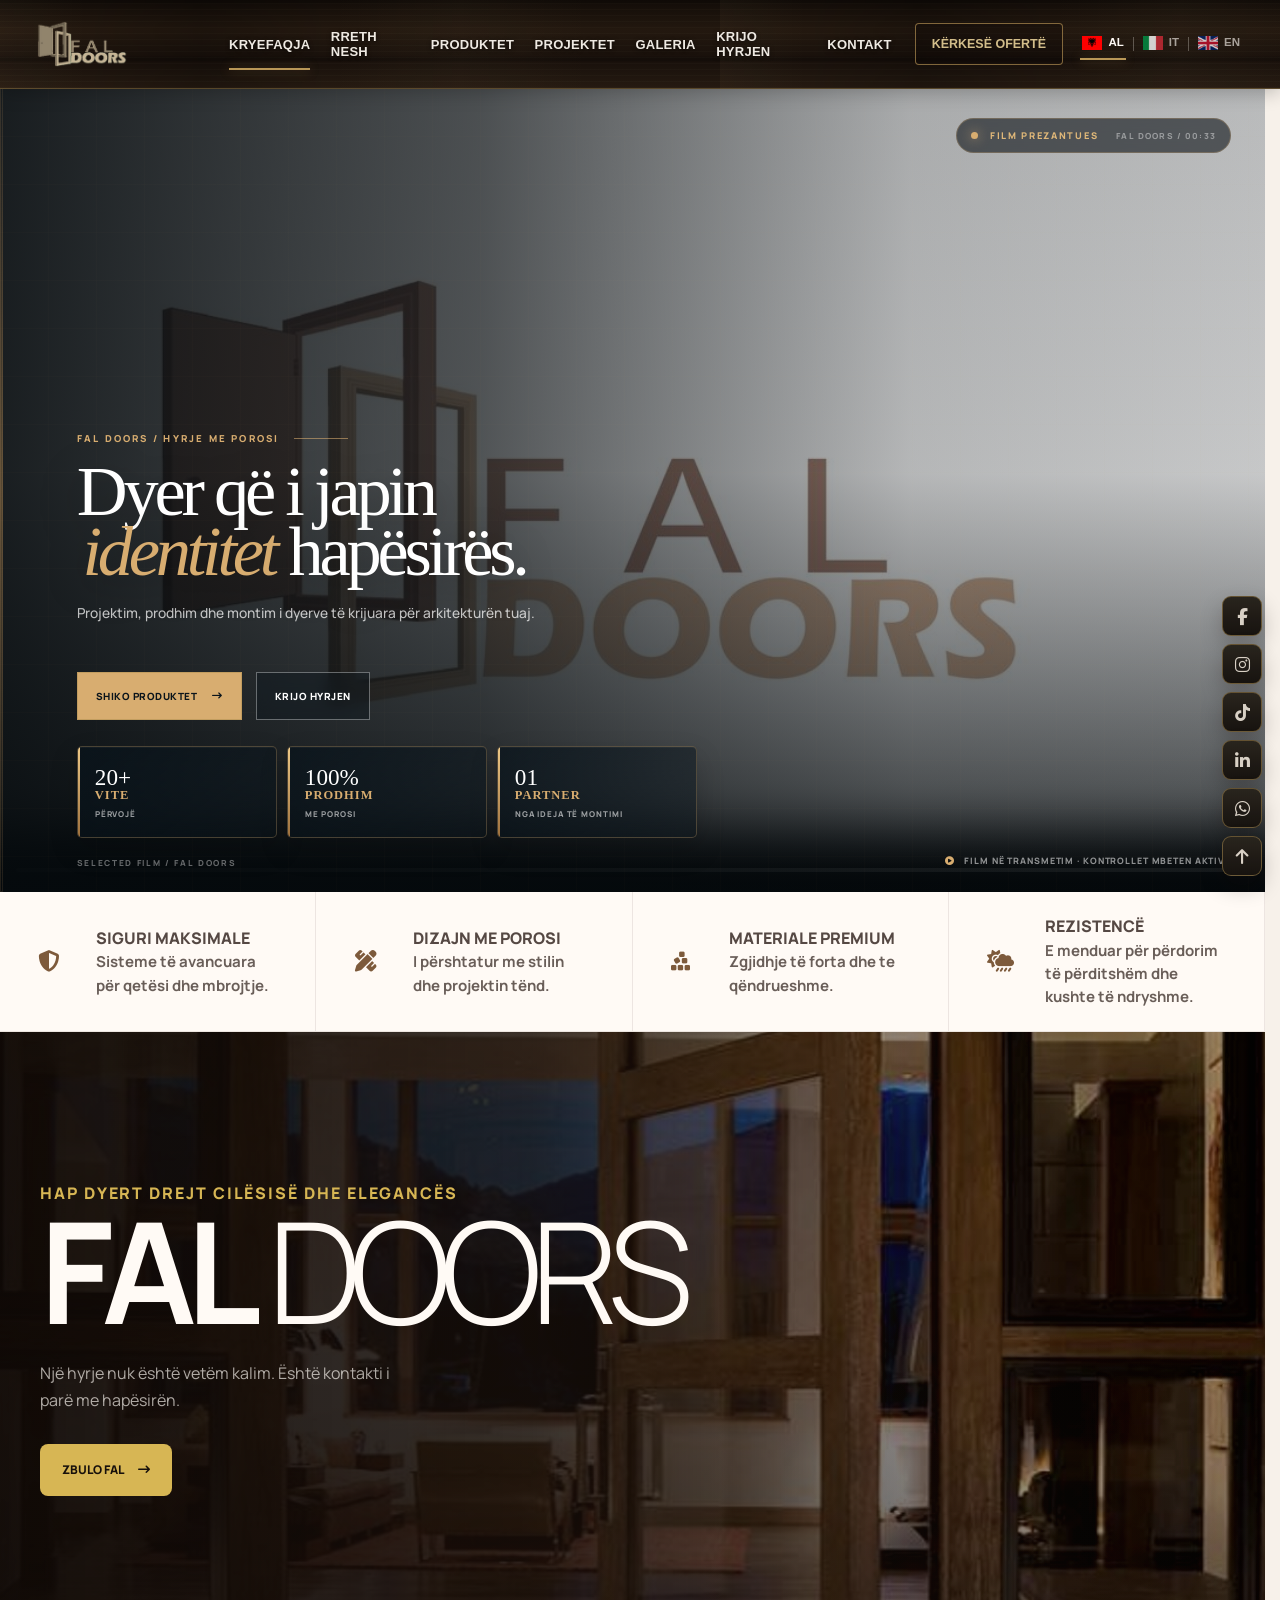
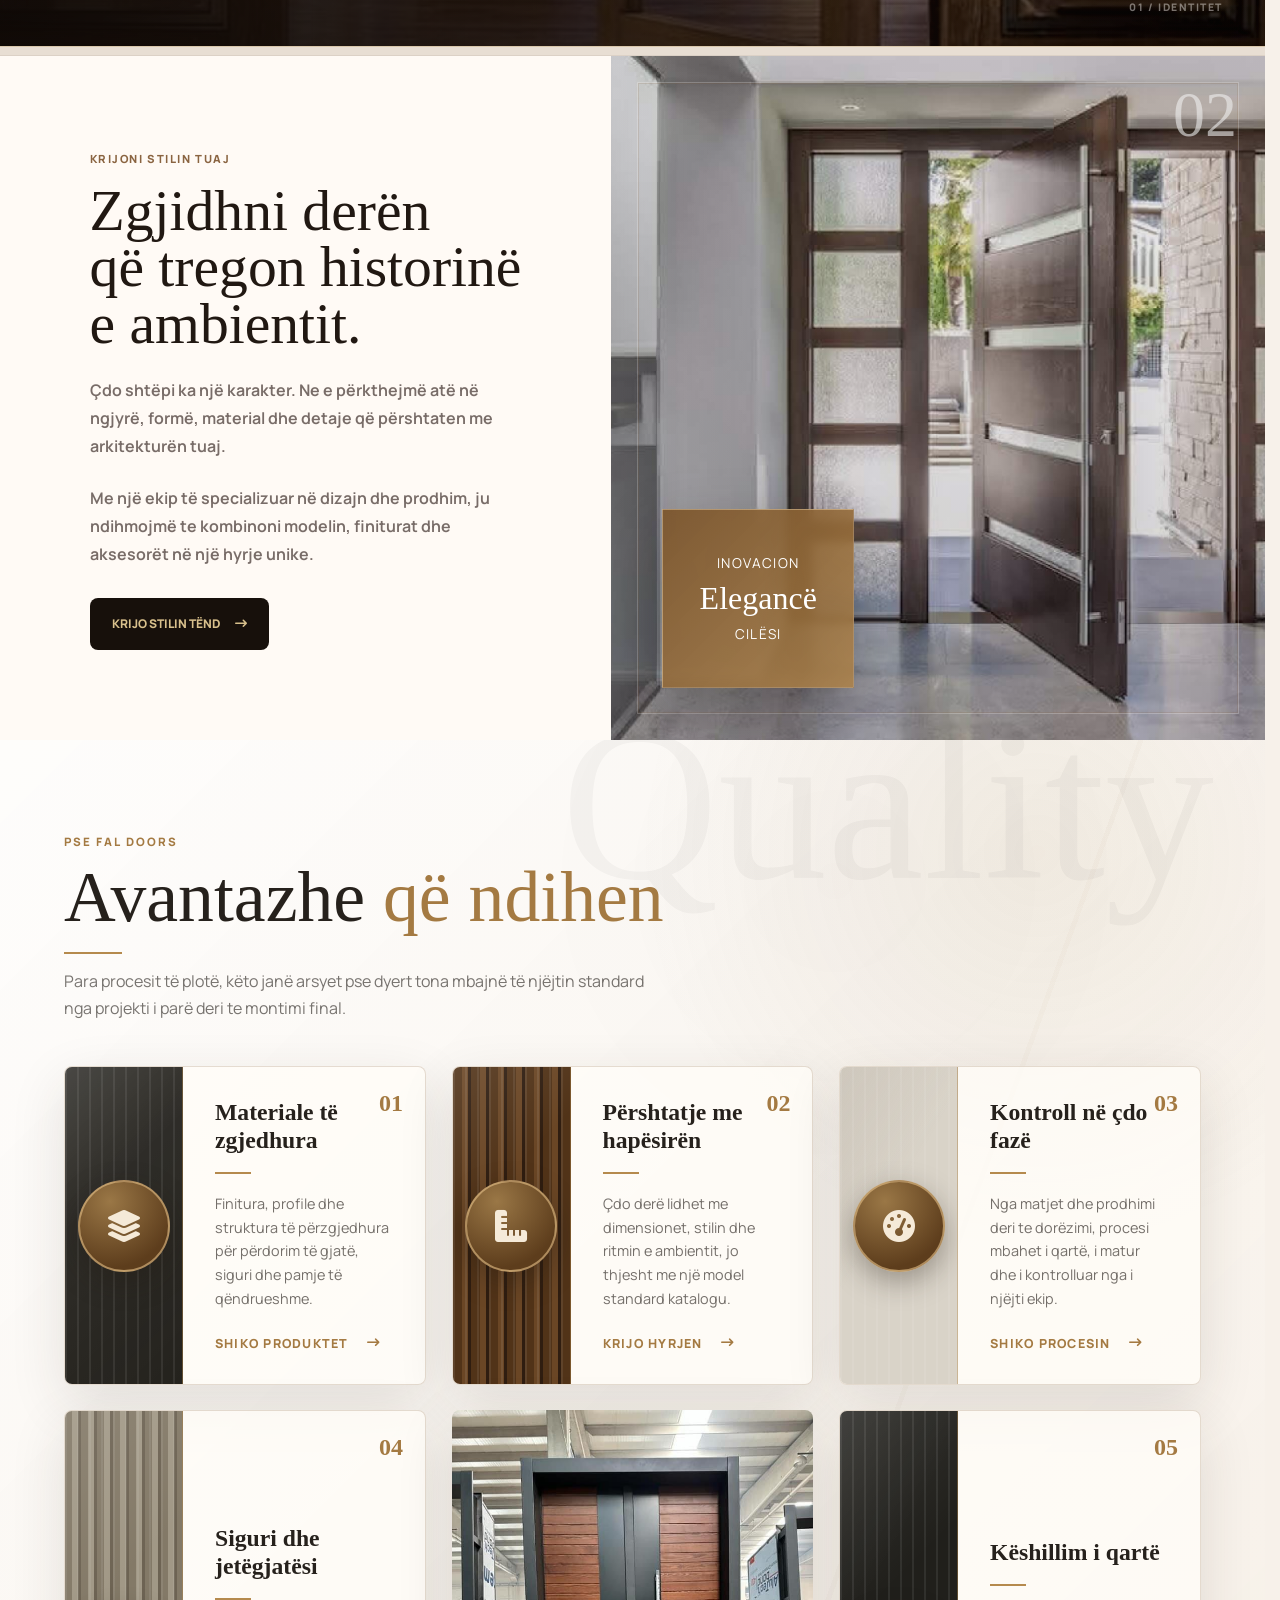
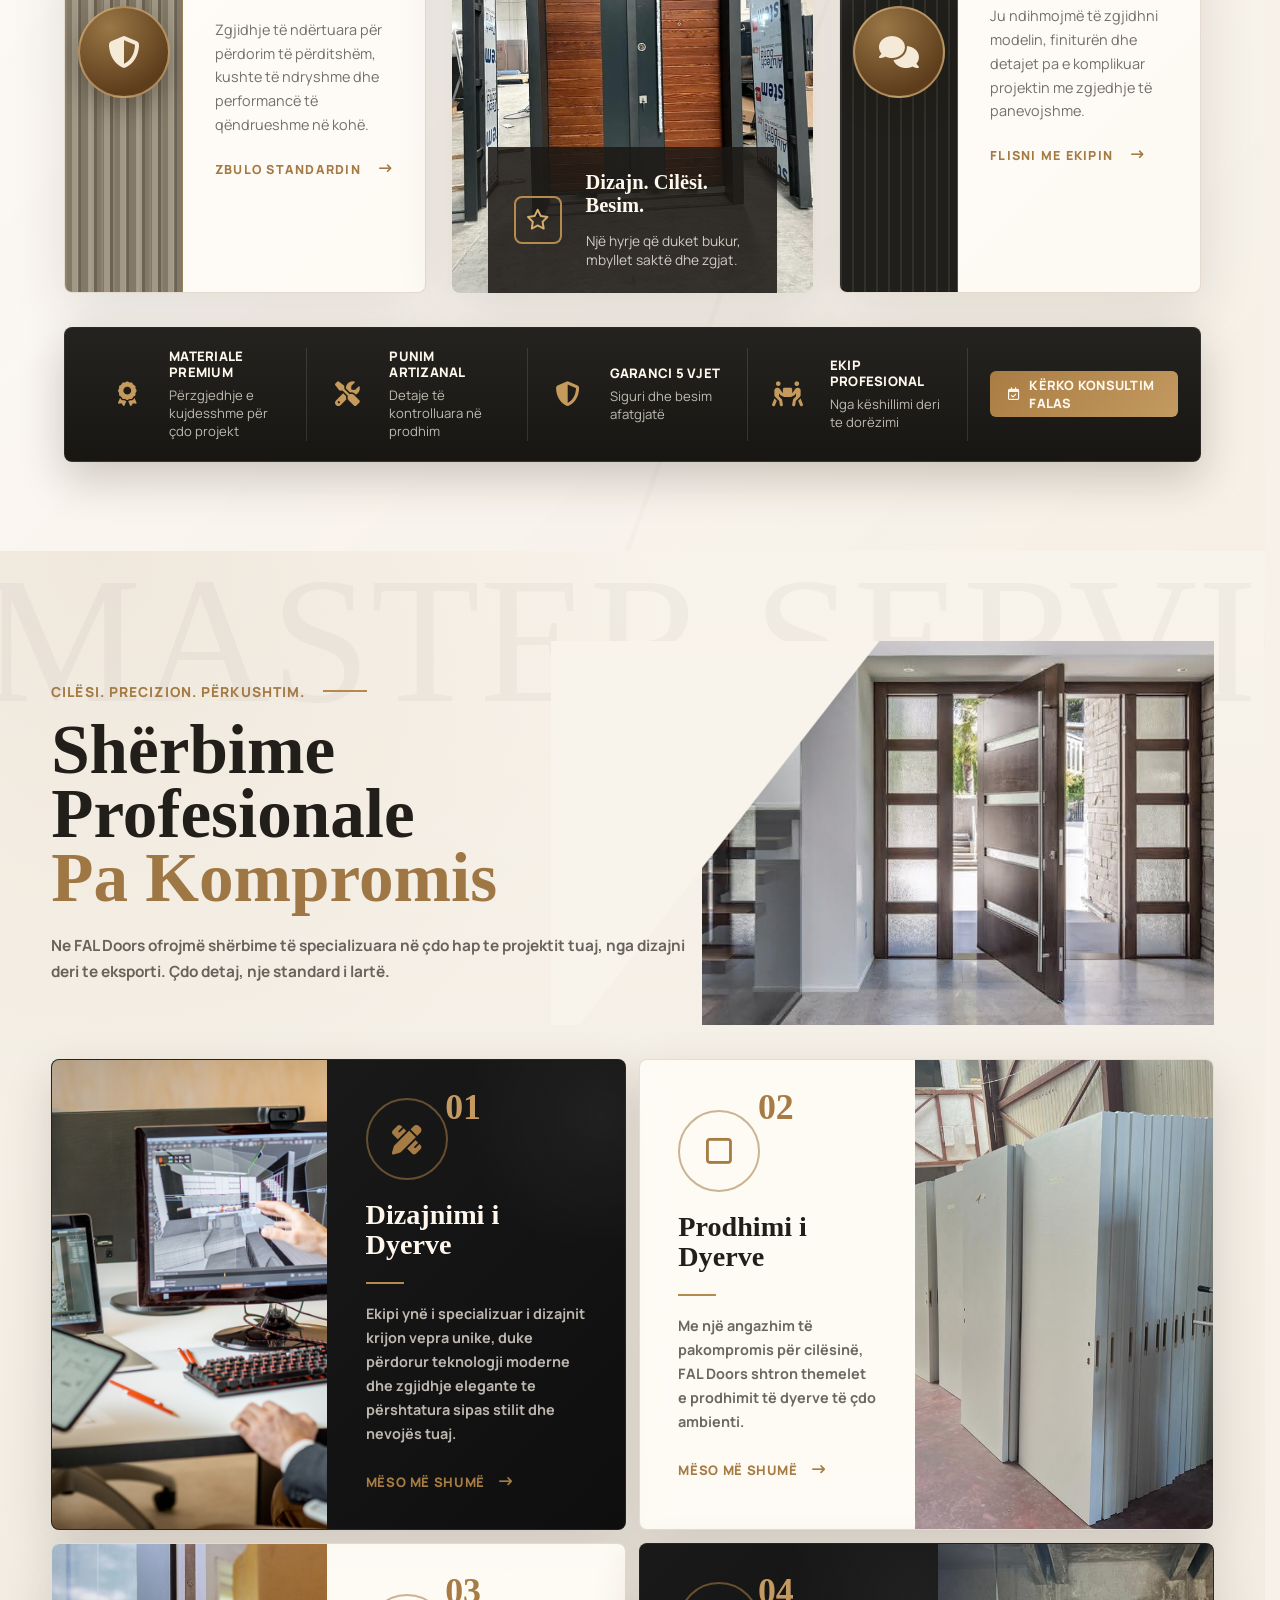
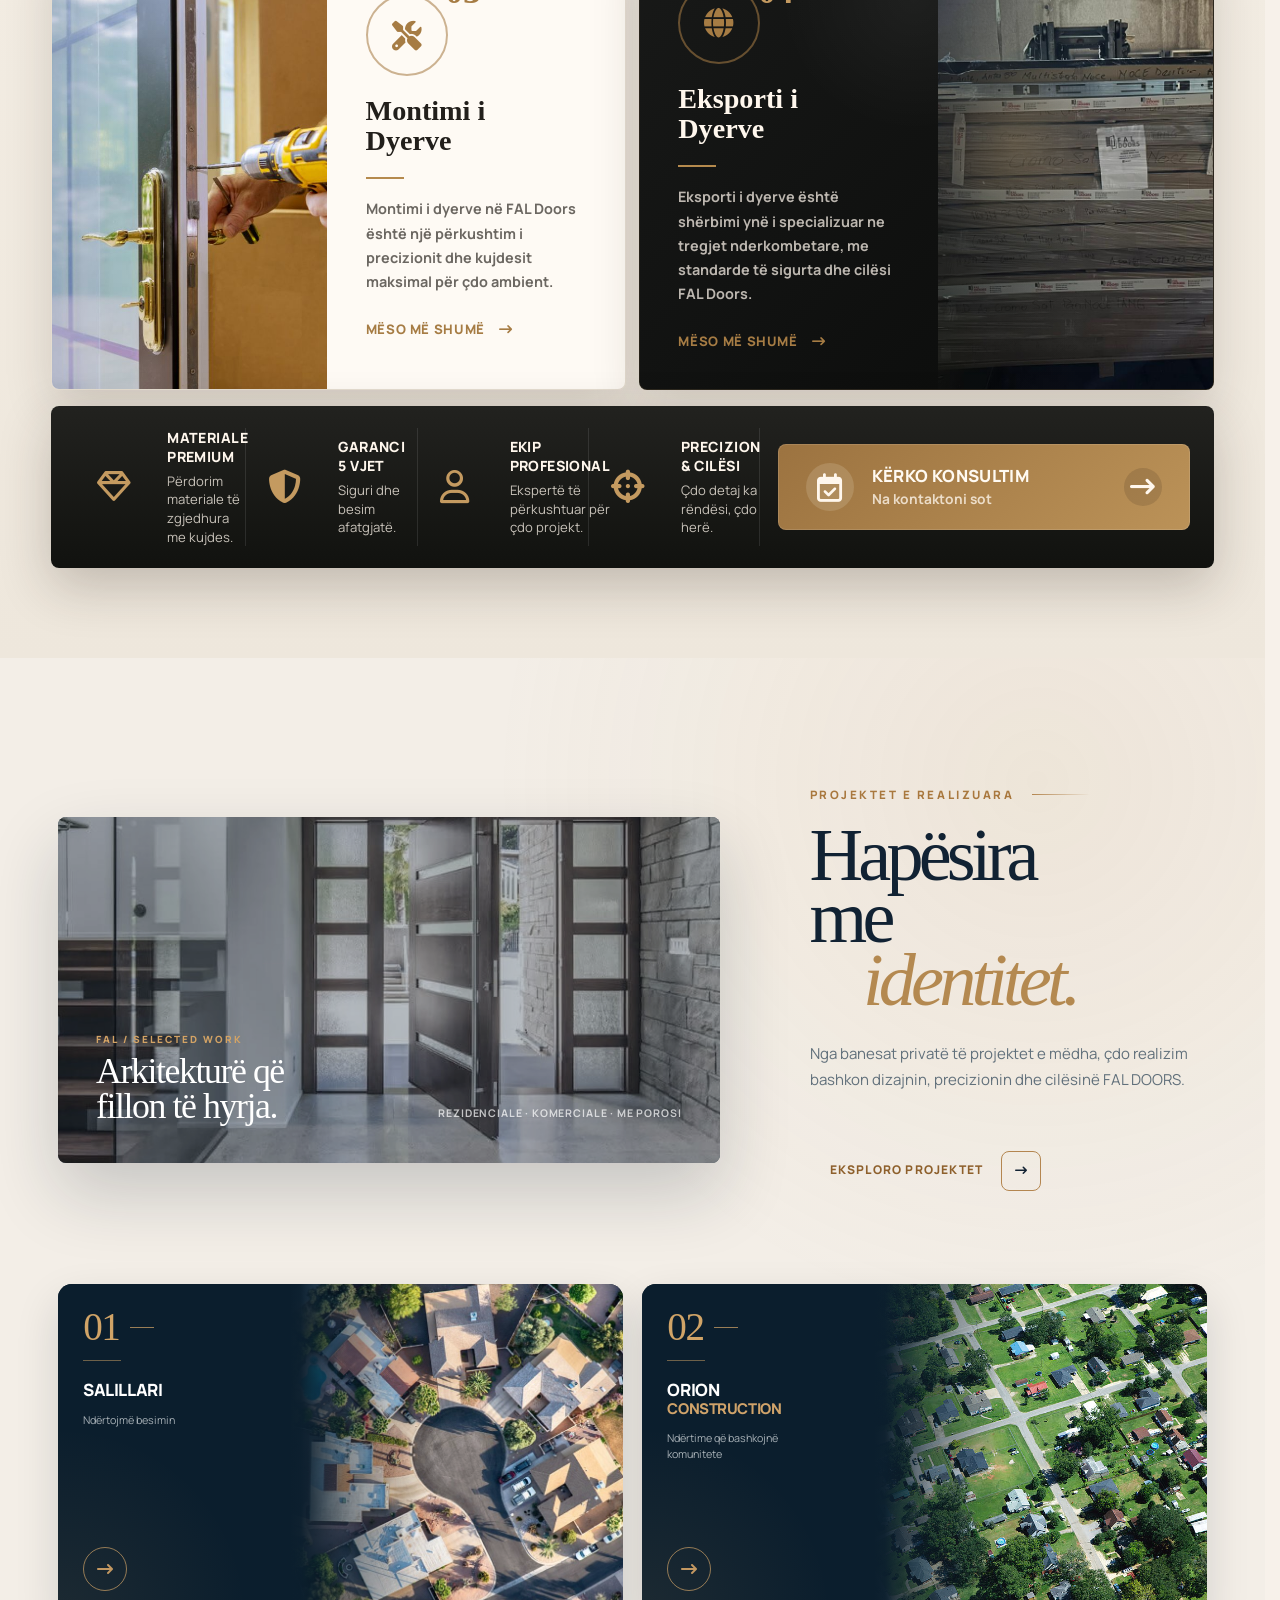
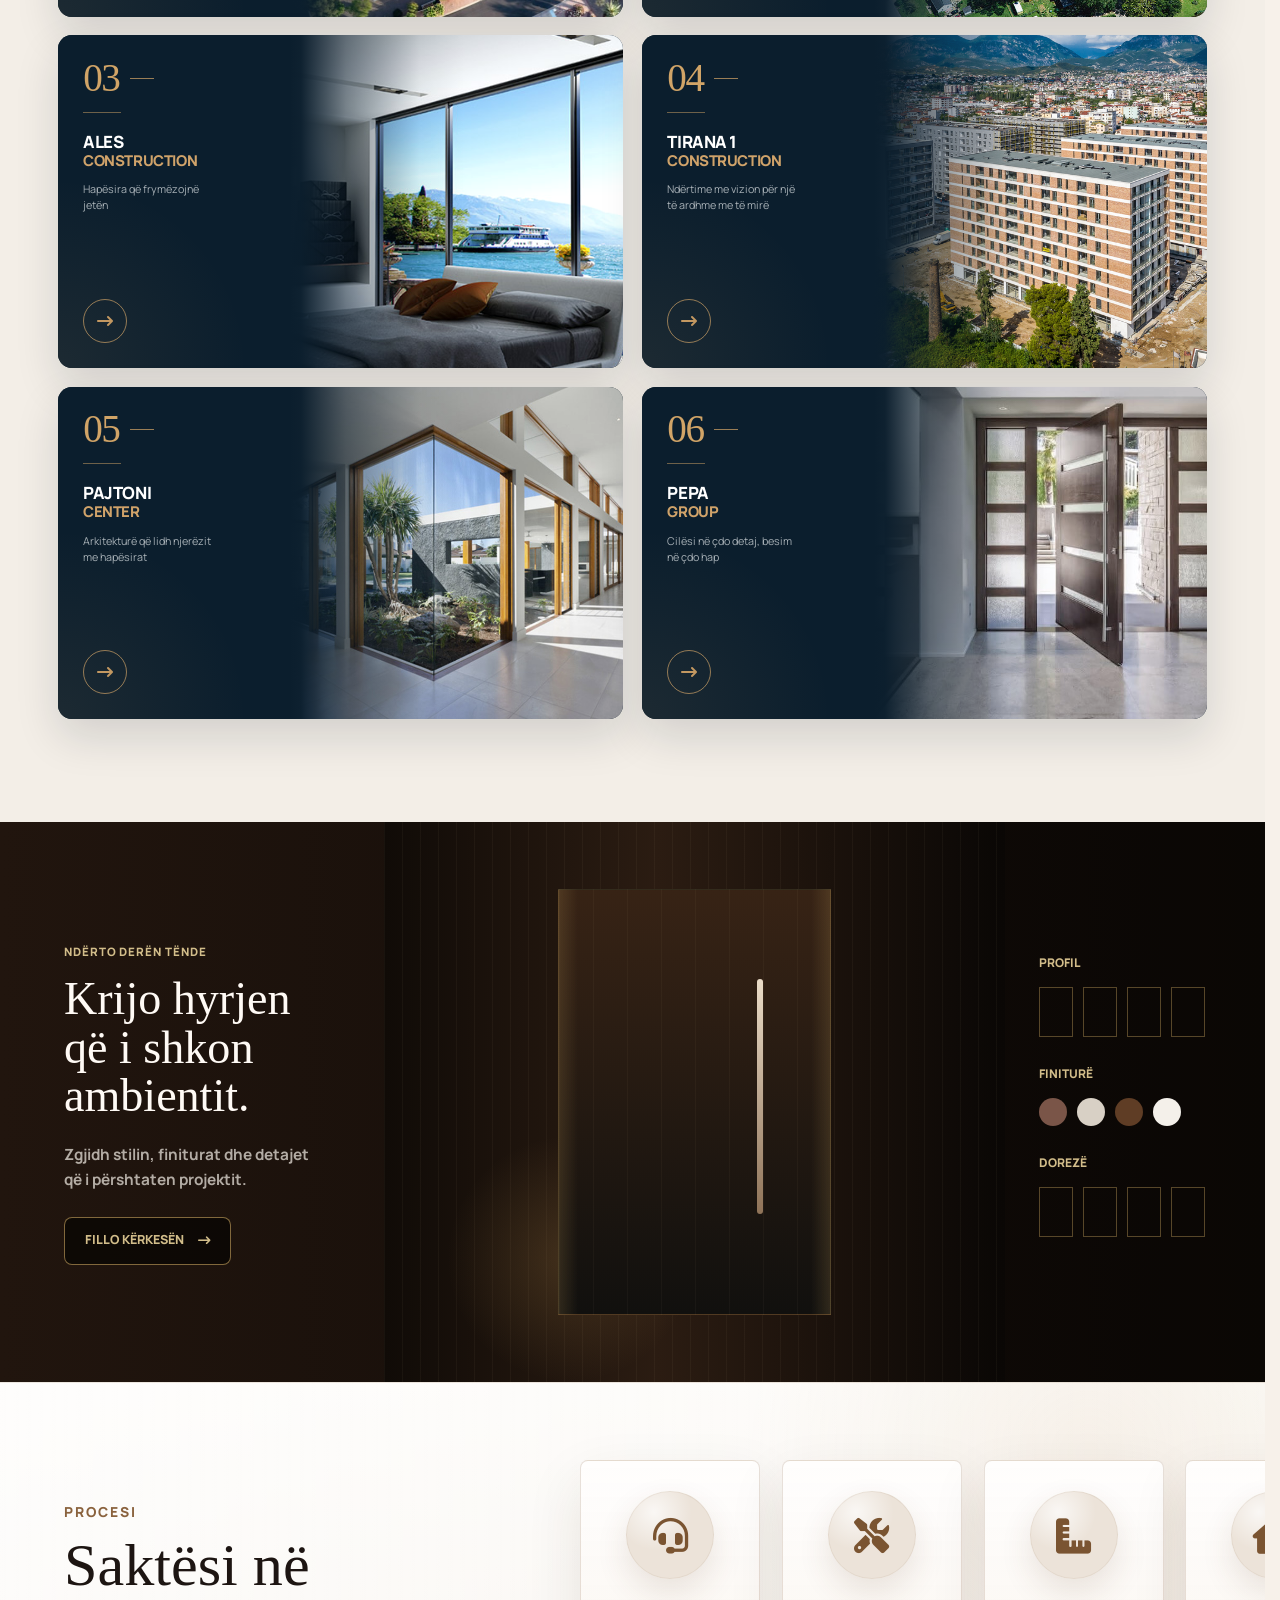
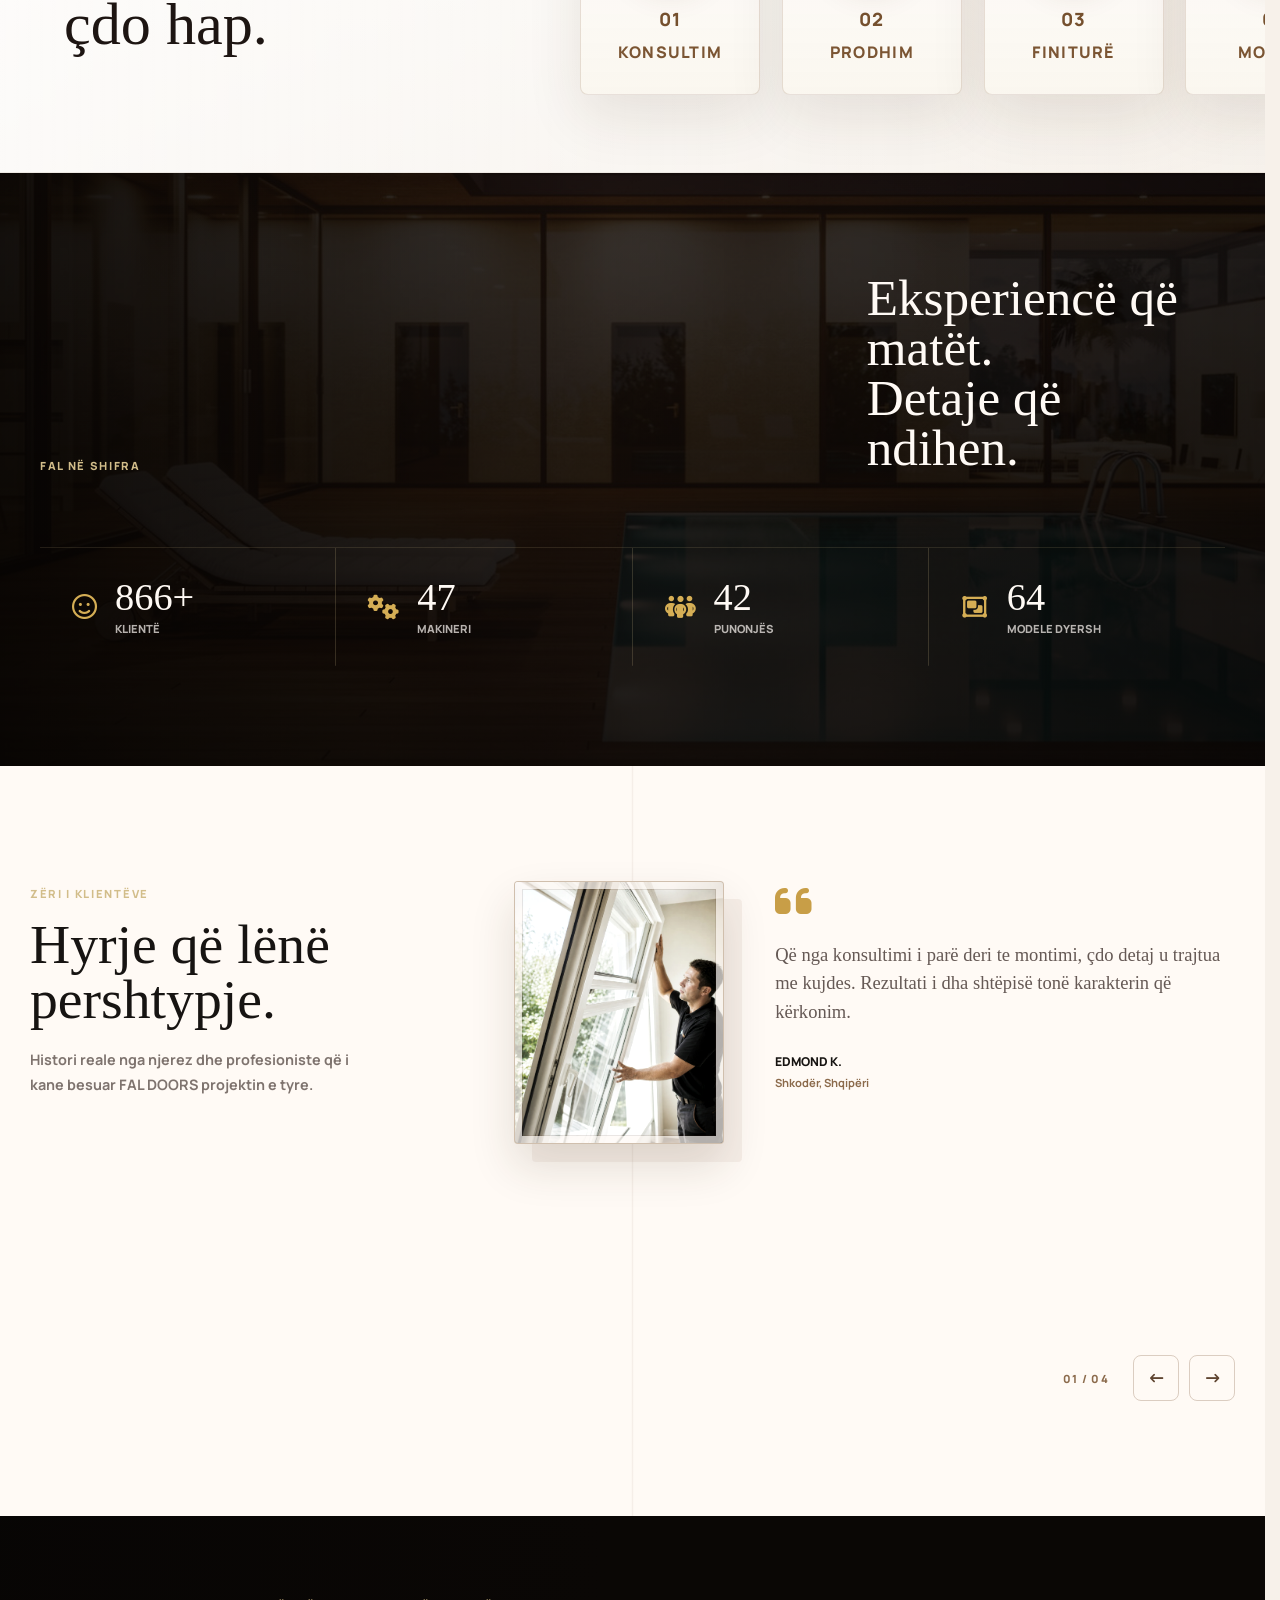
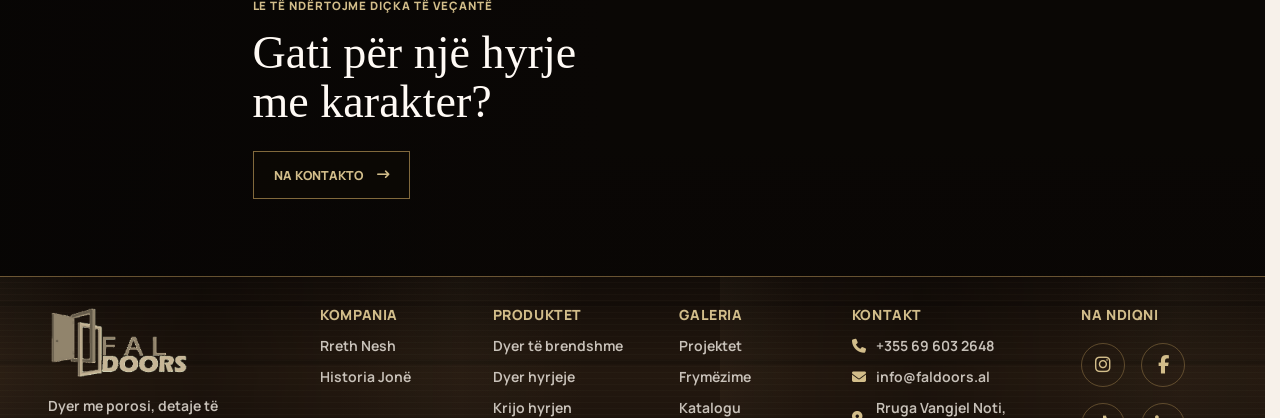
==== index.html @ 93ad84b8 "Fix mobile menu page navigation" ====
﻿<!doctype html>
<html lang="sq">
  <head>
    <!-- HEAD: browser metadata, SEO/social preview tags, fonts, icon library, and page styles. -->
    <!-- Character encoding: supports normal text rendering across browsers. -->
    <meta charset="UTF-8" />
    <!-- Viewport: makes CSS media queries and mobile scaling work correctly. -->
    <meta name="viewport" content="width=device-width, initial-scale=1" />
    <meta
      name="description"
      content="FAL DOORS krijon dyer të personalizuara, elegante dhe të qëndrueshme për shtëpi, vila dhe ambiente biznesi."
    />
    <meta property="og:title" content="FAL DOORS - Dyer me porosi" />
    <meta
      property="og:description"
      content="FAL DOORS krijon dyer të personalizuara, elegante dhe të qëndrueshme për shtëpi, vila dhe ambiente biznesi."
    />
    <meta property="og:image" content="https://faldoors.al/images/fal-doors.jpg" />
    <link rel="icon" href="images/favicon.svg" type="image/svg+xml" />
    <title>FAL DOORS - Dyer me porosi</title>
    <!-- Fonts: preconnect speeds up Google Fonts loading before the stylesheet request. -->
    <link rel="preconnect" href="https://fonts.googleapis.com" />
    <link rel="preconnect" href="https://fonts.gstatic.com" crossorigin />
    <link
      href="https://fonts.googleapis.com/css2?family=Manrope:wght@500;600;700;800&display=optional"
      rel="stylesheet"
    />
    <!-- Icons: Font Awesome supplies the nav, CTA, contact, feature, and social icons. -->
    <link
      rel="stylesheet"
      href="https://cdnjs.cloudflare.com/ajax/libs/font-awesome/6.5.1/css/all.min.css"
      integrity="sha512-DTOQO9RWCH3ppGqcWaEA1BIZOC6xxalwEsw9c2QQeAIftl+Vegovlnee1c9QX4TctnWMn13TZye+giMm8e2LwA=="
      crossorigin="anonymous"
      referrerpolicy="no-referrer"
    />
    <!-- Version stylesheet: all bold-version layout, color, type, and responsive rules. -->
    <link rel="stylesheet" href="version-bold.css?v=20260629cta" />
    <!-- Shared floating-social stylesheet: reused by both visual versions. -->
    <link rel="stylesheet" href="shared-floating.css?v=20260628a" />
    <link rel="canonical" href="https://faldoors.al/" />
    <meta property="og:url" content="https://faldoors.al/" />
  </head>
  <body class="bold-home-page">
    <!-- PAGE STRUCTURE: floating social links, header/navigation, page-specific main content, footer, shared JavaScript. -->
    <!-- FLOATING SOCIAL BAR: quick external links that stay visible while scrolling. -->
    <div class="floating-social" aria-label="Linqë të shpejta sociale">
      <!-- SOCIAL LINK: Facebook page opens in a new tab. -->
      <a
        class="floating-social__btn"
        href="https://www.facebook.com/p/FAL-Doors-61554308700425/"
        target="_blank"
        rel="noopener"
        aria-label="Facebook"
      >
        <!-- Social icon: Facebook -->
        <i class="fa-brands fa-facebook-f" aria-hidden="true"></i>
        <span class="u-visually-hidden">Facebook</span>
      </a>
      <!-- SOCIAL LINK: Instagram profile opens in a new tab. -->
      <a
        class="floating-social__btn"
        href="https://www.instagram.com/fal.doors/?hl=en"
        target="_blank"
        rel="noopener"
        aria-label="Instagram"
      >
        <!-- Social icon: Instagram -->
        <i class="fa-brands fa-instagram" aria-hidden="true"></i>
        <span class="u-visually-hidden">Instagram</span>
      </a>
      <!-- SOCIAL LINK: TikTok profile opens in a new tab. -->
      <a
        class="floating-social__btn"
        href="https://www.tiktok.com/@fal.doors"
        target="_blank"
        rel="noopener"
        aria-label="TikTok"
      >
        <!-- Social icon: TikTok -->
        <i class="fa-brands fa-tiktok" aria-hidden="true"></i>
        <span class="u-visually-hidden">TikTok</span>
      </a>
      <!-- SOCIAL LINK: LinkedIn company page opens in a new tab. -->
      <a
        class="floating-social__btn"
        href="https://www.linkedin.com/company/fal-doors/?trk=public_post_feed-actor-name&originalSubdomain=al"
        target="_blank"
        rel="noopener"
        aria-label="LinkedIn"
      >
        <!-- Social icon: LinkedIn -->
        <i class="fa-brands fa-linkedin-in" aria-hidden="true"></i>
        <span class="u-visually-hidden">LinkedIn</span>
      </a>
      <!-- SOCIAL LINK: WhatsApp opens a direct chat. -->
      <a
        class="floating-social__btn"
        href="https://wa.me/355696032648"
        target="_blank"
        rel="noopener"
        aria-label="WhatsApp"
      >
        <!-- Social icon: WhatsApp -->
        <i class="fa-brands fa-whatsapp" aria-hidden="true"></i>
        <span class="u-visually-hidden">WhatsApp</span>
      </a>
      <!-- BACK TO TOP: version-bold.js scrolls the page to the top when this compact arrow is clicked. -->
      <button
        class="floating-social__top"
        type="button"
        aria-label="Kthehu në krye"
      >
        <i class="fa-solid fa-arrow-up" aria-hidden="true"></i>
      </button>
    </div>
    <!-- SITE HEADER: logo, primary navigation, quote CTA, and language selector. -->
    <header class="version-bold-header">
      <!-- LOGO LINK: returns users to the matching version homepage. -->
      <a
        class="version-bold-logo"
        href="index.html"
        aria-label="FAL DOORS Kryefaqja"
      >
        <!-- Logo image: brand mark used as the visual home link. -->
        <img
          src="images/fal_doors_nav.png"
          alt="FAL DOORS"
          width="142"
          height="48"
        />
      </a>
      <!-- MOBILE MENU BUTTON: toggles the collapsed navigation on small screens. -->
      <button
        class="version-bold-menu-toggle"
        type="button"
        aria-expanded="false"
        aria-controls="bold-main-nav"
        aria-label="Hap menunë"
      >
        <!-- Icon bars: CSS turns these three empty elements into the hamburger lines. -->
        <i></i><i></i><i></i>
      </button>

      <!-- PRIMARY NAVIGATION: main site pages for this version. -->
      <nav
        class="version-bold-nav"
        id="bold-main-nav"
        aria-label="Navigimi kryesor"
      >
        <!-- .is-active tells CSS which nav item should show the current-page statë. -->
        <a class="is-active" href="index.html">KRYEFAQJA</a>
        <a href="version-bold-about.html">RRETH NESH</a>
        <a href="version-bold-products.html">PRODUKTET</a>
        <a href="version-bold-projects.html">PROJEKTET</a>
        <a href="version-bold-gallery.html">GALERIA</a>
        <a href="version-bold-create.html">KRIJO HYRJEN</a>
        <a href="version-bold-contact.html">KONTAKT</a>
      </nav>

      <!-- LOCKED: Do not change navbar/language placement unless the client explicitly asks. -->
      <!-- HEADER ACTIONS: quote shortcut and language controls. -->
      <div class="version-bold-actions">
        <!-- Quote shortcut: kept outside the main nav so it remains a business CTA. -->
        <a class="version-bold-quote-link" href="version-bold-quote.html"
          >Kërkesë ofertë</a
        >
        <div class="version-bold-languages" aria-label="Zgjedhja e gjuhës">
          <!-- Language buttons: JS marks the selected button and reports whether the language is available. -->
          <button type="button" data-lang="sq">
            <img src="images/flag_al.png" alt="" /> AL
          </button>
          <span></span>
          <button type="button" data-lang="it">
            <img src="images/flag_it.png" alt="" /> IT
          </button>
          <span></span>
          <button type="button" data-lang="en">
            <img src="images/flag_en.png" alt="" /> EN
          </button>
        </div>
      </div>
    </header>

    <!-- MAIN CONTENT: unique content for this page. -->
    <main class="version-bold-home">
      <!-- HERO: first screen with headline, primary CTA, and presentation video. -->
      <section class="bold-home-hero bold-home-hero--cinematic">
        <div class="bold-home-hero-visual">
          <video
            class="bold-home-hero-video"
            data-src="images/fal-doors-presentation-web.mp4"
            data-autoplay
            poster="images/fal-doors.jpg"
            controls
            muted
            playsinline
            loop
            preload="none"
          ></video>
          <div class="bold-home-hero-shade" aria-hidden="true"></div>
          <div class="bold-home-hero-media-head">
            <span>Film prezantues</span><small>FAL DOORS / 00:33</small>
          </div>
        </div>
        <div class="bold-home-hero-copy">
          <span>FAL DOORS / HYRJE ME POROSI</span>
          <h1>Dyer që i japin <em>identitet</em> hapësirës.</h1>
          <p>
            Projektim, prodhim dhe montim i dyerve të krijuara për arkitekturën
            tuaj.
          </p>
          <div class="bold-home-hero-actions">
            <a href="version-bold-products.html"
              >Shiko produktet
              <i class="fa-solid fa-arrow-right-long" aria-hidden="true"></i
            ></a>
            <a href="version-bold-create.html">Krijo hyrjen</a>
          </div>
          <div class="bold-home-hero-proof" aria-label="Avantazhet FAL DOORS">
            <div>
              <strong>20+ <em>Vite</em></strong
              ><span>Përvojë</span>
            </div>
            <div>
              <strong>100% <em>Prodhim</em></strong
              ><span>Me porosi</span>
            </div>
            <div>
              <strong>01 <em>Partner</em></strong
              ><span>Nga ideja të montimi</span>
            </div>
          </div>
        </div>
        <div class="bold-home-video-note">
          <i class="fa-solid fa-circle-play" aria-hidden="true"></i> Film në
          transmetim · kontrollet mbeten aktive
        </div>
      </section>

      <!-- FEATURE STRIP: four short trust/value points below the hero. -->
      <section
        class="bold-home-features"
        aria-label="Pikat kryesore të produkteve"
      >
        <div>
          <i class="fa-solid fa-shield-halved" aria-hidden="true"></i
          ><span
            ><strong>Siguri maksimale</strong>Sisteme të avancuara për qetësi
            dhe mbrojtje.</span
          >
        </div>
        <div>
          <i class="fa-solid fa-pen-ruler" aria-hidden="true"></i
          ><span
            ><strong>Dizajn me porosi</strong>I përshtatur me stilin dhe
            projektin tënd.</span
          >
        </div>
        <div>
          <i class="fa-solid fa-cubes-stacked" aria-hidden="true"></i
          ><span
            ><strong>Materiale premium</strong>Zgjidhje të forta dhe te
            qëndrueshme.</span
          >
        </div>
        <div>
          <i class="fa-solid fa-cloud-sun-rain" aria-hidden="true"></i
          ><span
            ><strong>Rezistencë</strong>E menduar për përdorim të përditshëm dhe
            kushte të ndryshme.</span
          >
        </div>
      </section>

      <section class="bold-home-manifesto">
        <div class="bold-home-manifesto__media">
          <img
            src="images/archive-stone-villa-glass-doors.jpg"
            alt="Arkitekturë moderne me hyrje të kuruar"
            loading="lazy"
          />
        </div>
        <div class="bold-home-manifesto__shade" aria-hidden="true"></div>
        <div class="bold-home-manifesto__content">
          <span>Hap dyert drejt cilësisë dhe elegancës</span>
          <h2><i>FAL</i> DOORS</h2>
          <p>
            Një hyrje nuk është vetëm kalim. Është kontakti i parë me hapësirën.
          </p>
          <a href="version-bold-about.html"
            >Zbulo FAL
            <i class="fa-solid fa-arrow-right-long" aria-hidden="true"></i
          ></a>
        </div>
        <div class="bold-home-manifesto__index" aria-hidden="true">
          01 / IDENTITET
        </div>
      </section>

      <section class="bold-home-style-story">
        <div class="bold-home-style-story__copy">
          <span>Krijoni stilin tuaj</span>
          <h2>
            <span>Zgjidhni derën</span>
            <span>që tregon historinë</span>
            <span>e ambientit.</span>
          </h2>
          <p>
            Çdo shtëpi ka një karakter. Ne e përkthejmë atë në ngjyrë, formë,
            material dhe detaje që përshtaten me arkitekturën tuaj.
          </p>
          <p>
            Me një ekip të specializuar në dizajn dhe prodhim, ju ndihmojmë te
            kombinoni modelin, finiturat dhe aksesorët në një hyrje unike.
          </p>
          <a href="version-bold-create.html"
            >Krijo stilin tënd
            <i class="fa-solid fa-arrow-right-long" aria-hidden="true"></i
          ></a>
        </div>
        <div class="bold-home-style-story__visual">
          <img
            src="images/archive-luxury-modern-entry-door.jpg"
            alt="Modele dyersh FAL me kombinime druri dhe metali"
            loading="lazy"
          />
          <div class="bold-home-style-story__seal">
            <span>Inovacion</span><strong>Elegancë</strong><span>Cilësi</span>
          </div>
          <span class="bold-home-style-story__number" aria-hidden="true"
            >02</span
          >
        </div>
      </section>

      <!-- CAPABILITIES: compact proof points that explain why clients choose FAL DOORS. -->
      <section
        class="bold-home-services bold-home-capabilities"
        id="home-services"
        aria-labelledby="home-services-title"
      >
        <div class="bold-home-services__intro">
          <span>Pse FAL DOORS</span>
          <h2 id="home-services-title">Avantazhe <em>që ndihen</em></h2>
          <p>
            Para procesit të plotë, këto janë arsyet pse dyert tona mbajnë të
            njëjtin standard nga projekti i parë deri te montimi final.
          </p>
        </div>

        <div class="bold-home-services__grid">
          <article class="bold-home-service-card">
            <div class="bold-home-service-card__texture bold-home-service-card__texture--stone">
              <i class="fa-solid fa-layer-group" aria-hidden="true"></i>
            </div>
            <div class="bold-home-service-card__body">
              <span>01</span>
              <h3>Materiale të zgjedhura</h3>
              <p>
                Finitura, profile dhe struktura të përzgjedhura për përdorim të
                gjatë, siguri dhe pamje të qëndrueshme.
              </p>
              <a href="version-bold-products.html">Shiko produktet <i class="fa-solid fa-arrow-right-long" aria-hidden="true"></i></a>
            </div>
          </article>

          <article class="bold-home-service-card">
            <div class="bold-home-service-card__texture bold-home-service-card__texture--wood">
              <i class="fa-solid fa-ruler-combined" aria-hidden="true"></i>
            </div>
            <div class="bold-home-service-card__body">
              <span>02</span>
              <h3>Përshtatje me hapësirën</h3>
              <p>
                Çdo derë lidhet me dimensionet, stilin dhe ritmin e ambientit,
                jo thjesht me një model standard katalogu.
              </p>
              <a href="version-bold-create.html">Krijo hyrjen <i class="fa-solid fa-arrow-right-long" aria-hidden="true"></i></a>
            </div>
          </article>

          <article class="bold-home-service-card">
            <div class="bold-home-service-card__texture bold-home-service-card__texture--marble">
              <i class="fa-solid fa-gauge-high" aria-hidden="true"></i>
            </div>
            <div class="bold-home-service-card__body">
              <span>03</span>
              <h3>Kontroll në çdo fazë</h3>
              <p>
                Nga matjet dhe prodhimi deri te dorëzimi, procesi mbahet i
                qartë, i matur dhe i kontrolluar nga i njëjti ekip.
              </p>
              <a href="#service-process-title">Shiko procesin <i class="fa-solid fa-arrow-right-long" aria-hidden="true"></i></a>
            </div>
          </article>

          <article class="bold-home-service-card">
            <div class="bold-home-service-card__texture bold-home-service-card__texture--ribbed">
              <i class="fa-solid fa-shield-halved" aria-hidden="true"></i>
            </div>
            <div class="bold-home-service-card__body">
              <span>04</span>
              <h3>Siguri dhe jetëgjatësi</h3>
              <p>
                Zgjidhje të ndërtuara për përdorim të përditshëm, kushte të
                ndryshme dhe performancë të qëndrueshme në kohë.
              </p>
              <a href="version-bold-about.html">Zbulo standardin <i class="fa-solid fa-arrow-right-long" aria-hidden="true"></i></a>
            </div>
          </article>

          <article class="bold-home-services__feature" aria-label="FAL DOORS material and design confidence">
            <img
              src="images/archive-showroom-wood-double-door.jpg"
              alt="Derë dopio prej druri në ekspozitën FAL DOORS"
              loading="lazy"
            />
            <div>
              <i class="fa-regular fa-star" aria-hidden="true"></i>
              <strong>Dizajn. Cilësi. Besim.</strong>
              <span>Një hyrje që duket bukur, mbyllet saktë dhe zgjat.</span>
            </div>
          </article>

          <article class="bold-home-service-card">
            <div class="bold-home-service-card__texture bold-home-service-card__texture--dark">
              <i class="fa-solid fa-comments" aria-hidden="true"></i>
            </div>
            <div class="bold-home-service-card__body">
              <span>05</span>
              <h3>Këshillim i qartë</h3>
              <p>
                Ju ndihmojmë të zgjidhni modelin, finiturën dhe detajet pa e
                komplikuar projektin me zgjedhje të panevojshme.
              </p>
              <a href="version-bold-contact.html">Flisni me ekipin <i class="fa-solid fa-arrow-right-long" aria-hidden="true"></i></a>
            </div>
          </article>
        </div>

        <div class="bold-home-services__trust" aria-label="Avantazhet FAL DOORS">
          <article>
            <i class="fa-solid fa-award" aria-hidden="true"></i>
            <div>
              <h3>Materiale Premium</h3>
              <p>Përzgjedhje e kujdesshme për çdo projekt</p>
            </div>
          </article>
          <article>
            <i class="fa-solid fa-screwdriver-wrench" aria-hidden="true"></i>
            <div>
              <h3>Punim Artizanal</h3>
              <p>Detaje të kontrolluara në prodhim</p>
            </div>
          </article>
          <article>
            <i class="fa-solid fa-shield-halved" aria-hidden="true"></i>
            <div>
              <h3>Garanci 5 Vjet</h3>
              <p>Siguri dhe besim afatgjatë</p>
            </div>
          </article>
          <article>
            <i class="fa-solid fa-people-carry-box" aria-hidden="true"></i>
            <div>
              <h3>Ekip Profesional</h3>
              <p>Nga këshillimi deri te dorëzimi</p>
            </div>
          </article>
          <a href="version-bold-quote.html">
            <i class="fa-regular fa-calendar-check" aria-hidden="true"></i>
            Kërko Konsultim Falas
          </a>
        </div>
      </section>

      <!-- SERVICE PROCESS: larger professional services panel with image-led cards. -->
      <section
        class="bold-service-process"
        aria-labelledby="service-process-title"
      >
        <div class="bold-service-process__hero">
          <div class="bold-service-process__copy">
            <span>Cilësi. Precizion. Përkushtim.</span>
            <h2 id="service-process-title">
              Shërbime Profesionale <em>Pa Kompromis</em>
            </h2>
            <p>
              Ne FAL Doors ofrojmë shërbime të specializuara në çdo hap te
              projektit tuaj, nga dizajni deri te eksporti. Çdo detaj, nje
              standard i lartë.
            </p>
          </div>
          <img
            src="images/archive-modern-entry-door-room.png"
            alt="Derë modernë FAL DOORS ne ambient interior premium"
            loading="lazy"
          />
        </div>

        <div class="bold-service-process__grid">
          <article class="bold-service-process-card bold-service-process-card--dark">
            <figure>
              <img
                src="images/archive-architect-door-design.jpg"
                alt="Proces dizajnimi për dyer me plan teknik"
                loading="lazy"
              />
            </figure>
            <div class="bold-service-process-card__body">
              <i class="fa-solid fa-pencil-ruler" aria-hidden="true"></i>
              <span>01</span>
              <h3>Dizajnimi i Dyerve</h3>
              <p>
                Ekipi ynë i specializuar i dizajnit krijon vepra unike, duke
                përdorur teknologji moderne dhe zgjidhje elegante te
                përshtatura sipas stilit dhe nevojës tuaj.
              </p>
              <a href="version-bold-create.html">Mëso më shumë <i class="fa-solid fa-arrow-right-long" aria-hidden="true"></i></a>
            </div>
          </article>

          <article class="bold-service-process-card bold-service-process-card--light">
            <div class="bold-service-process-card__body">
              <i class="fa-regular fa-square" aria-hidden="true"></i>
              <span>02</span>
              <h3>Prodhimi i Dyerve</h3>
              <p>
                Me një angazhim të pakompromis për cilësinë, FAL Doors shtron
                themelet e prodhimit të dyerve të çdo ambienti.
              </p>
              <a href="version-bold-products.html">Mëso më shumë <i class="fa-solid fa-arrow-right-long" aria-hidden="true"></i></a>
            </div>
            <figure>
              <img
                src="images/factory-line.jpg"
                alt="Linja e prodhimit të dyerve ne fabrike"
                loading="lazy"
              />
            </figure>
          </article>

          <article class="bold-service-process-card bold-service-process-card--light">
            <figure>
              <img
                src="images/archive-door-installation-craftsman.jpg"
                alt="Montim profesional i derës ne objekt"
                loading="lazy"
              />
            </figure>
            <div class="bold-service-process-card__body">
              <i class="fa-solid fa-screwdriver-wrench" aria-hidden="true"></i>
              <span>03</span>
              <h3>Montimi i Dyerve</h3>
              <p>
                Montimi i dyerve në FAL Doors është një përkushtim i
                precizionit dhe kujdesit maksimal për çdo ambient.
              </p>
              <a href="version-bold-contact.html">Mëso më shumë <i class="fa-solid fa-arrow-right-long" aria-hidden="true"></i></a>
            </div>
          </article>

          <article class="bold-service-process-card bold-service-process-card--export">
            <div class="bold-service-process-card__body">
              <i class="fa-solid fa-globe" aria-hidden="true"></i>
              <span>04</span>
              <h3>Eksporti i Dyerve</h3>
              <p>
                Eksporti i dyerve është shërbimi ynë i specializuar ne tregjet
                nderkombetare, me standarde të sigurta dhe cilësi FAL Doors.
              </p>
              <a href="version-bold-contact.html">Mëso më shumë <i class="fa-solid fa-arrow-right-long" aria-hidden="true"></i></a>
            </div>
            <figure>
              <img
                src="images/archive-packaged-door-production.jpg"
                alt="Dyer të paketuara gati për transport dhe eksport"
                loading="lazy"
              />
            </figure>
          </article>
        </div>

        <div class="bold-service-process__trust" aria-label="Avantazhet e shërbimit profesional">
          <article>
            <i class="fa-regular fa-gem" aria-hidden="true"></i>
            <div>
              <h3>Materiale Premium</h3>
              <p>Përdorim materiale të zgjedhura me kujdes.</p>
            </div>
          </article>
          <article>
            <i class="fa-solid fa-shield-halved" aria-hidden="true"></i>
            <div>
              <h3>Garanci 5 Vjet</h3>
              <p>Siguri dhe besim afatgjatë.</p>
            </div>
          </article>
          <article>
            <i class="fa-regular fa-user" aria-hidden="true"></i>
            <div>
              <h3>Ekip Profesional</h3>
              <p>Ekspertë të përkushtuar për çdo projekt.</p>
            </div>
          </article>
          <article>
            <i class="fa-solid fa-crosshairs" aria-hidden="true"></i>
            <div>
              <h3>Precizion &amp; Cilësi</h3>
              <p>Çdo detaj ka rëndësi, çdo herë.</p>
            </div>
          </article>
          <a href="version-bold-quote.html">
            <i class="fa-regular fa-calendar-check" aria-hidden="true"></i>
            <span>
              <strong>Kërko Konsultim</strong>
              <small>Na kontaktoni sot</small>
            </span>
            <i class="fa-solid fa-arrow-right-long" aria-hidden="true"></i>
          </a>
        </div>
      </section>

      <!-- PROJECT PREVIEW: architectural portfolio with editorial hero and client cards. -->
      <section class="bold-home-projects" aria-labelledby="home-projects-title">
        <header class="bold-home-projects__head">
          <div class="bold-home-projects__copy">
            <span>Projektet e realizuara</span>
            <h2 id="home-projects-title">Hapësira me <em>identitet.</em></h2>
            <p>
              Nga banesat privatë të projektet e mëdha, çdo realizim bashkon
              dizajnin, precizionin dhe cilësinë FAL DOORS.
            </p>
            <a href="version-bold-projects.html"
              >Eksploro projektet
              <i class="fa-solid fa-arrow-right-long" aria-hidden="true"></i
            ></a>
          </div>
          <div class="bold-home-projects__art">
            <i class="bold-home-projects__arc"></i>
            <i class="bold-home-projects__disc"></i>
            <img
              src="images/archive-modern-entry-door-interior.jpg"
              alt="Derë moderne prej druri në një ambient të ndriçuar natyralisht"
              loading="lazy"
            />
            <div class="bold-home-projects__art-note">
              <span>FAL / SELECTED WORK</span>
              <strong>Arkitekturë që fillon të hyrja.</strong>
              <small>Rezidenciale · Komerciale · Me porosi</small>
            </div>
          </div>
        </header>
        <div class="bold-home-project-grid">
          <a
            class="bold-home-project-card"
            href="version-bold-projects.html#salillari"
            data-project="0"
          >
            <img
              src="images/uploads/uploads/2015/05/Downloader.la-62ea93e340018.jpg"
              alt="Pamje ajrore e projektit Salillari"
              loading="lazy"
            />
            <div class="bold-home-project-card__panel">
              <strong>01</strong><i></i>
              <h3>Salillari</h3>
              <small>Ndërtojmë besimin</small
              ><span
                ><i class="fa-solid fa-arrow-right-long" aria-hidden="true"></i
              ></span>
            </div>
          </a>
          <a
            class="bold-home-project-card"
            href="version-bold-projects.html#orion-construction"
            data-project="1"
          >
            <img
              src="images/uploads/uploads/2015/05/aerial-view-of-neighborhood-bjones27.jpg"
              alt="Pamje ajrore e projektit Orion Construction"
              loading="lazy"
            />
            <div class="bold-home-project-card__panel">
              <strong>02</strong><i></i>
              <h3>Orion <em>Construction</em></h3>
              <small>Ndërtime që bashkojnë komunitete</small
              ><span
                ><i class="fa-solid fa-arrow-right-long" aria-hidden="true"></i
              ></span>
            </div>
          </a>
          <a
            class="bold-home-project-card"
            href="version-bold-projects.html#ales-construction"
            data-project="2"
          >
            <img
              src="images/uploads/uploads/2016/05/panoramic-windows.jpg"
              alt="Interior panoramik i projektit Ales Group"
              loading="lazy"
            />
            <div class="bold-home-project-card__panel">
              <strong>03</strong><i></i>
              <h3>Ales <em>Construction</em></h3>
              <small>Hapësira që frymëzojnë jetën</small
              ><span
                ><i class="fa-solid fa-arrow-right-long" aria-hidden="true"></i
              ></span>
            </div>
          </a>
          <a
            class="bold-home-project-card"
            href="version-bold-projects.html#tirana-1-construction"
            data-project="3"
          >
            <img
              src="images/uploads/uploads/2014/08/DJI_0328.jpg"
              alt="Pamje ajrore e projektit Tirana 1 Construction"
              loading="lazy"
            />
            <div class="bold-home-project-card__panel">
              <strong>04</strong><i></i>
              <h3>Tirana 1 <em>Construction</em></h3>
              <small>Ndërtime me vizion për një të ardhme me të mirë</small
              ><span
                ><i class="fa-solid fa-arrow-right-long" aria-hidden="true"></i
              ></span>
            </div>
          </a>
          <a
            class="bold-home-project-card"
            href="version-bold-projects.html#pajtoni-center"
            data-project="4"
          >
            <img
              src="images/uploads/uploads/2014/08/pr6.jpg"
              alt="Fasade xhami në projektin Pajtoni Center"
              loading="lazy"
            />
            <div class="bold-home-project-card__panel">
              <strong>05</strong><i></i>
              <h3>Pajtoni <em>Center</em></h3>
              <small>Arkitekturë që lidh njerëzit me hapësirat</small
              ><span
                ><i class="fa-solid fa-arrow-right-long" aria-hidden="true"></i
              ></span>
            </div>
          </a>
          <a
            class="bold-home-project-card"
            href="version-bold-projects.html#pepa-group"
            data-project="5"
          >
            <img
              src="images/uploads/uploads/2016/05/customer@2x.jpg"
              alt="Derë hyrjeje moderne në projektin Pepa Group"
              loading="lazy"
            />
            <div class="bold-home-project-card__panel">
              <strong>06</strong><i></i>
              <h3>Pepa <em>Group</em></h3>
              <small>Cilësi në çdo detaj, besim në çdo hap</small
              ><span
                ><i class="fa-solid fa-arrow-right-long" aria-hidden="true"></i
              ></span>
            </div>
          </a>
        </div>
      </section>

      <dialog
        class="golden-project-modal"
        id="goldenProjectModal"
        aria-labelledby="goldenModalTitle"
      >
        <header class="golden-project-modal__bar">
          <span><i></i> Rruga e projektit / Paneli i projektit</span>
          <div>
            <b data-modal-status>Projekti 01 aktiv</b
            ><button
              class="golden-project-modal__close"
              type="button"
              aria-label="Mbyll projektin"
            >
              <i class="fa-solid fa-xmark"></i>
            </button>
          </div>
        </header>
        <div class="golden-project-modal__media">
          <img
            src="images/uploads/uploads/2015/05/Downloader.la-62ea93e340018.jpg"
            alt="Projekti Salillari"
          />
          <span class="golden-project-modal__index">01 / 06</span>
          <div class="golden-project-modal__scan" aria-hidden="true"></div>
        </div>
        <div class="golden-project-modal__content">
          <span class="golden-project-modal__eyebrow">Projekt i realizuar</span>
          <h2 id="goldenModalTitle">Salillari</h2>
          <strong>Ndërtojmë besimin</strong>
          <p>Detajet kryesore të projektit.</p>
          <dl>
            <div>
              <dt>Vendndodhja</dt>
              <dd>Tiranë, Albania</dd>
            </div>
            <div>
              <dt>Tipologjia</dt>
              <dd>Projekt arkitektonik</dd>
            </div>
            <div>
              <dt>Realizimi</dt>
              <dd>FAL DOORS</dd>
            </div>
          </dl>
          <div class="golden-project-modal__nav">
            <button type="button" data-modal-prev>
              <i class="fa-solid fa-arrow-left-long"></i> Projekti para
            </button>
            <a
              class="golden-project-modal__all"
              href="version-bold-projects.html"
              >Shiko projektin <i class="fa-solid fa-arrow-right-long"></i
            ></a>
            <button type="button" data-modal-next>
              Projekti tjetër <i class="fa-solid fa-arrow-right-long"></i>
            </button>
          </div>
        </div>
        <nav class="golden-project-modal__rail" aria-label="Zgjidh projektin">
          <button type="button" data-modal-project="0">
            <img
              src="images/uploads/uploads/2015/05/Downloader.la-62ea93e340018.jpg"
              alt=""
            /><span>01</span>
          </button>
          <button type="button" data-modal-project="1">
            <img
              src="images/uploads/uploads/2015/05/aerial-view-of-neighborhood-bjones27.jpg"
              alt=""
            /><span>02</span>
          </button>
          <button type="button" data-modal-project="2">
            <img
              src="images/uploads/uploads/2016/05/panoramic-windows.jpg"
              alt=""
            /><span>03</span>
          </button>
          <button type="button" data-modal-project="3">
            <img
              src="images/uploads/uploads/2014/08/DJI_0328.jpg"
              alt=""
            /><span>04</span>
          </button>
          <button type="button" data-modal-project="4">
            <img src="images/uploads/uploads/2014/08/pr6.jpg" alt="" /><span
              >05</span
            >
          </button>
          <button type="button" data-modal-project="5">
            <img
              src="images/uploads/uploads/2016/05/customer@2x.jpg"
              alt=""
            /><span>06</span>
          </button>
        </nav>
      </dialog>

      <!-- CONFIGURATOR TEASER: visual prompt to start a custom entrance request. -->
      <section class="bold-home-config">
        <div class="bold-home-config-copy">
          <span>Ndërto derën tënde</span>
          <h2>Krijo hyrjen që i shkon ambientit.</h2>
          <p>Zgjidh stilin, finiturat dhe detajet që i përshtaten projektit.</p>
          <a href="version-bold-quote.html"
            >Fillo Kërkesën
            <i class="fa-solid fa-arrow-right-long" aria-hidden="true"></i
          ></a>
        </div>
        <div class="bold-home-config-door" aria-hidden="true"></div>
        <div class="bold-home-options">
          <span>Profil</span>
          <div class="bold-home-lines"><i></i><i></i><i></i><i></i></div>
          <span>Finiturë</span>
          <div class="bold-home-swatches"><i></i><i></i><i></i><i></i></div>
          <span>Dorezë</span>
          <div class="bold-home-handles"><i></i><i></i><i></i><i></i></div>
        </div>
      </section>

      <!-- PROCESS STEPS: explains the typical client workflow. -->
      <section class="bold-home-process">
        <div>
          <span>Procesi</span>
          <h2>Saktësi në çdo hap.</h2>
        </div>
        <ol>
          <li>
            <i class="fa-solid fa-headset" aria-hidden="true"></i
            ><strong>01</strong><span>Konsultim</span>
          </li>
          <li>
            <i class="fa-solid fa-screwdriver-wrench" aria-hidden="true"></i
            ><strong>02</strong><span>Prodhim</span>
          </li>
          <li>
            <i class="fa-solid fa-ruler-combined" aria-hidden="true"></i
            ><strong>03</strong><span>Finiturë</span>
          </li>
          <li>
            <i class="fa-solid fa-house-circle-check" aria-hidden="true"></i
            ><strong>04</strong><span>Montim</span>
          </li>
        </ol>
      </section>

      <!-- PROOF: company scale and client voices, ready for final photography. -->
      <section class="bold-home-proof">
        <div class="bold-home-proof__backdrop" aria-hidden="true"></div>
        <div class="bold-home-proof__inner">
          <div class="bold-home-proof__heading">
            <span>FAL në shifra</span>
            <h2>Eksperiencë që matët.<br />Detaje që ndihen.</h2>
          </div>
          <div class="bold-home-proof__stats">
            <article>
              <i class="fa-regular fa-face-smile" aria-hidden="true"></i>
              <strong data-count="900" data-suffix="+">0</strong>
              <span>Klientë</span>
            </article>
            <article>
              <i class="fa-solid fa-gears" aria-hidden="true"></i>
              <strong data-count="49">0</strong>
              <span>Makineri</span>
            </article>
            <article>
              <i class="fa-solid fa-people-group" aria-hidden="true"></i>
              <strong data-count="44">0</strong>
              <span>Punonjës</span>
            </article>
            <article>
              <i class="fa-regular fa-object-group" aria-hidden="true"></i>
              <strong data-count="67">0</strong>
              <span>Modele dyersh</span>
            </article>
          </div>
        </div>
      </section>

      <section class="bold-home-clients" aria-labelledby="bold-client-title">
        <div class="bold-home-clients__title">
          <span>Zëri i klientëve</span>
          <h2 id="bold-client-title">
            <span>Hyrje që lënë</span>
            <span>pershtypje.</span>
          </h2>
          <p>
            Histori reale nga njerez dhe profesioniste që i kane besuar FAL
            DOORS projektin e tyre.
          </p>
        </div>
        <div class="bold-home-testimonials">
          <article class="is-active">
            <div
              class="bold-home-client-photo"
              aria-label="Foto klienti për t'u vendosur"
            >
              <img
                src="images/testimonial-edmond.jpg"
                alt="Montues profesionist duke punuar në një hyrje rezidenciale"
                loading="lazy"
              />
            </div>
            <div class="bold-home-client-quote">
              <i class="fa-solid fa-quote-left" aria-hidden="true"></i>
              <blockquote>
                Që nga konsultimi i parë deri te montimi, çdo detaj u trajtua me
                kujdes. Rezultati i dha shtëpisë tonë karakterin që kërkonim.
              </blockquote>
              <strong>Edmond K.</strong>
              <span>Shkodër, Shqipëri</span>
            </div>
          </article>
          <article>
            <div class="bold-home-client-photo">
              <img
                src="images/archive-modern-courtyard-evening-large.jpg"
                alt="Oborr modern me hyrje të integruar në arkitekturë"
                loading="lazy"
              />
            </div>
            <div class="bold-home-client-quote">
              <i class="fa-solid fa-quote-left" aria-hidden="true"></i>
              <blockquote>
                Një bashkëpunim i saktë, profesional dhe i qartë. Dera u
                integrua bukur me arkitekturën dhe cilësia duket në përdorim.
              </blockquote>
              <strong>Studio Arkitekturë</strong>
              <span>Tiranë, Shqipëri</span>
            </div>
          </article>
          <article>
            <div class="bold-home-client-photo">
              <img
                src="images/testimonial-arben.jpg"
                alt="Ekipi i montimit FAL DOORS duke punuar në Tiranë"
                loading="lazy"
              />
            </div>
            <div class="bold-home-client-quote">
              <i class="fa-solid fa-quote-left" aria-hidden="true"></i>
              <blockquote>
                FAL Doors është një zgjedhje e shkëlqyeshme për dyer të cilësisë
                se lartë dhe dizajne të bukura. Dyert e tyre janë të
                mrekullueshme dhe cilësia është e padiskutueshme. Ekipi i tyre
                është i kujdesshëm dhe profesionist. Dyert e tyre kane ndryshuar
                plotësisht pamjen e shtëpisë sime.
              </blockquote>
              <strong>Arben</strong>
              <span>Tiranë, Shqipëri</span>
            </div>
          </article>
          <article>
            <div class="bold-home-client-photo">
              <img
                src="images/testimonial-laura.jpg"
                alt="Ekipi profesionist duke montuar një derë me xham"
                loading="lazy"
              />
            </div>
            <div class="bold-home-client-quote">
              <i class="fa-solid fa-quote-left" aria-hidden="true"></i>
              <blockquote>
                FAL Doors na ofroi një zgjedhje të mrekullueshme të dyerve për
                projektin tonë të ndërtimit. Dyert e tyre janë të personalizuara
                me kujdes dhe janë një kombinim i shkelqyeshem i
                funksionalitetit dhe dizajnit. Ekipi i tyre është i përkushtuar
                për të ofruar cilësi të jashtëzakonshme dhe në jemi të kënaqur
                me rezultatin përfundimtar.
              </blockquote>
              <strong>Laura</strong>
              <span>Durrës, Shqipëri</span>
            </div>
          </article>
          <div class="bold-home-testimonials__controls">
            <span class="bold-home-testimonials__index">01 / 04</span>
            <button
              type="button"
              data-testimonial="prev"
              aria-label="Klienti i meparshem"
            >
              <i class="fa-solid fa-arrow-left-long"></i>
            </button>
            <button
              type="button"
              data-testimonial="next"
              aria-label="Klienti tjetër"
            >
              <i class="fa-solid fa-arrow-right-long"></i>
            </button>
          </div>
        </div>
      </section>

      <!-- FINAL CTA: closing prompt to contact FAL DOORS. -->
      <section class="bold-home-cta">
        <!-- Decorative film remains in motion; the crop keeps its oversized logo out of view. -->
        <video
          class="bold-home-cta-video"
          data-src="images/fal-doors-presentation-web.mp4"
          data-autoplay
          muted
          loop
          playsinline
          preload="none"
          aria-hidden="true"
        ></video>
        <div>
          <span>Le të ndërtojme diçka të veçantë</span>
          <h2>Gati për një hyrje me karakter?</h2>
          <a href="version-bold-contact.html"
            >Na Kontakto
            <i class="fa-solid fa-arrow-right-long" aria-hidden="true"></i
          ></a>
        </div>
      </section>
    </main>

    <!-- SITE FOOTER: company links, product links, contact info, and social links. -->
    <footer class="version-bold-footer">
      <div class="version-bold-footer-grid">
        <section class="version-bold-footer-brand">
          <!-- Logo image: brand mark used as the visual home link. -->
          <img src="images/fal_doors_nav.png" alt="FAL DOORS" />
          <p>
            Dyer me porosi, detaje të ngrohta druri dhe zgjidhje elegante per
            çdo hapësirë.
          </p>
        </section>

        <section>
          <h2>KOMPANIA</h2>
          <a href="version-bold-about.html">Rreth Nesh</a>
          <a href="version-bold-about.html">Historia Jonë</a>
        </section>

        <section>
          <h2>PRODUKTET</h2>
          <a href="version-bold-products.html">Dyer të brendshme</a>
          <a href="version-bold-products.html">Dyer hyrjeje</a>
          <a href="version-bold-create.html">Krijo hyrjen</a>
        </section>

        <section>
          <h2>GALERIA</h2>
          <a href="version-bold-gallery.html">Projektet</a>
          <a href="version-bold-gallery.html">Frymëzime</a>
          <a href="version-bold-products.html">Katalogu</a>
        </section>

        <section class="version-bold-footer-contact">
          <h2>KONTAKT</h2>
          <a href="tel:+355696032648" data-contact="phone">
            <i class="fa-solid fa-phone" aria-hidden="true"></i>
            <span>+355 69 603 2648</span>
          </a>
          <a href="mailto:info@faldoors.al" data-contact="email">
            <i class="fa-solid fa-envelope" aria-hidden="true"></i>
            <span>info@faldoors.al</span>
          </a>
          <a
            href="https://www.google.com/maps/dir/?api=1&amp;destination=Rruga+Vangjel+Noti%2C+1031%2C+Tirana%2C+Albania"
            target="_blank"
            rel="noopener"
          >
            <i class="fa-solid fa-location-dot" aria-hidden="true"></i>
            <span>Rruga Vangjel Noti, 1031, Tirana, Albania</span>
          </a>
        </section>

        <section class="version-bold-footer-social">
          <h2>NA NDIQNI</h2>
          <div>
            <a
              href="https://www.instagram.com/fal.doors/?hl=en"
              target="_blank"
              rel="noopener"
              aria-label="Instagram"
            >
              <!-- Social icon: Instagram -->
              <i class="fa-brands fa-instagram" aria-hidden="true"></i>
              <span class="u-visually-hidden">Instagram</span>
            </a>
            <a
              href="https://www.facebook.com/p/FAL-Doors-61554308700425/"
              target="_blank"
              rel="noopener"
              aria-label="Facebook"
            >
              <!-- Social icon: Facebook -->
              <i class="fa-brands fa-facebook-f" aria-hidden="true"></i>
              <span class="u-visually-hidden">Facebook</span>
            </a>
            <a
              href="https://www.tiktok.com/@fal.doors"
              target="_blank"
              rel="noopener"
              aria-label="TikTok"
            >
              <!-- Social icon: TikTok -->
              <i class="fa-brands fa-tiktok" aria-hidden="true"></i>
              <span class="u-visually-hidden">TikTok</span>
            </a>
            <a
              href="https://www.linkedin.com/company/fal-doors/?trk=public_post_feed-actor-name&originalSubdomain=al"
              target="_blank"
              rel="noopener"
              aria-label="LinkedIn"
            >
              <!-- Social icon: LinkedIn -->
              <i class="fa-brands fa-linkedin-in" aria-hidden="true"></i>
              <span class="u-visually-hidden">LinkedIn</span>
            </a>
            <a
              href="https://wa.me/355696032648"
              target="_blank"
              rel="noopener"
              aria-label="WhatsApp"
            >
              <!-- Social icon: WhatsApp -->
              <i class="fa-brands fa-whatsapp" aria-hidden="true"></i>
              <span class="u-visually-hidden">WhatsApp</span>
            </a>
          </div>
        </section>
      </div>

      <div class="version-bold-footer-bottom">
        &copy; 2026 FAL DOORS. Të gjitha të drejtat e rezervuara.
      </div>
    </footer>
    <!-- SHARED SCRIPT: enables nav, language, form, and configurator interactions. -->
    <script src="language.js?v=20260701k"></script>
    <script src="version-bold.js?v=20260719navfix2"></script>
  </body>
</html>
---- version-bold.css ----
:root {
  --gold: #b99757;
  --gold-soft: #d2bd8a;
  --cream: #d8d0c5;
  --dark: #17130f;
  --version-bold-dark-2: #211b15;
}

/* ===========================================================================
   FAL DOORS - Bold Version Stylesheet
   ---------------------------------------------------------------------------
   Purpose: visual system, layout, responsive behavior, and component styling
   for every version-bold*.html page.

   Main sections:
   01. Global reset and design tokens
   02. Shared header, navigation, language selector, and footer
   03. Bold homepage sections
   04. Generic inner-page panel styles
   05. Contact page layout and form
   06. Catalog, gallery, quote, and Create Entrance page blocks
   07. Responsive layout rules
   08. Production hardening: mobile nav, forms, accessibility, motion
   =========================================================================== */

/* 01. Global reset and design tokens */
* {
  box-sizing: border-box;
  margin: 0;
  padding: 0;
}

/*
 * Keep the viewport width identical while navigating between short/long pages.
 * Without a permanent scrollbar gutter, the entire fixed header shifts sideways
 * whenever the browser adds or removes the vertical scrollbar.
 */
html {
  overflow-y: scroll;
  scrollbar-gutter: stable;
}

/* Continuous hero film — refined architectural frame. */
.bold-home-hero-visual {
  background:
    radial-gradient(
      circle at 54% 48%,
      rgba(174, 132, 76, 0.13),
      transparent 42%
    ),
    linear-gradient(145deg, #0a0705, #17100b 64%, #0b0806);
}
.bold-home-hero-video-frame {
  position: relative;
  width: min(100%, 980px);
  padding: 10px;
  overflow: hidden;
  border: 1px solid rgba(190, 151, 91, 0.38);
  border-radius: 18px;
  background: linear-gradient(
    145deg,
    rgba(255, 255, 255, 0.08),
    rgba(255, 255, 255, 0.015)
  );
  box-shadow:
    0 28px 65px rgba(0, 0, 0, 0.42),
    0 0 0 8px rgba(185, 151, 87, 0.035);
}
.bold-home-hero-video-frame::before {
  content: "";
  position: absolute;
  z-index: 2;
  inset: 10px;
  border: 1px solid rgba(255, 255, 255, 0.09);
  border-radius: 11px;
  pointer-events: none;
}
.bold-home-hero-video-frame::after {
  content: "ON AIR";
  position: absolute;
  z-index: 3;
  top: 24px;
  right: 25px;
  padding: 7px 10px 6px 22px;
  border: 1px solid rgba(216, 173, 112, 0.32);
  border-radius: 999px;
  color: #e0b879;
  background: rgba(9, 7, 5, 0.72);
  font-size: 0.56rem;
  font-weight: 900;
  letter-spacing: 0.16em;
  pointer-events: none;
}
.bold-home-hero-video-frame .bold-home-hero-video {
  width: 100%;
  height: auto;
  display: block;
  aspect-ratio: 16/9;
  object-fit: cover;
  border: 0;
  border-radius: 11px;
  background: #080604;
  box-shadow: none;
}
.bold-home-hero-visual > span {
  display: flex;
  gap: 12px;
  align-items: center;
}
.bold-home-hero-visual > span::before {
  content: "";
  width: 28px;
  height: 1px;
  background: var(--gold);
}
.bold-home-video-note {
  letter-spacing: 0.04em;
}
@media (max-width: 760px) {
  .bold-home-hero-video-frame {
    padding: 7px;
    border-radius: 14px;
  }
  .bold-home-hero-video-frame::before {
    inset: 7px;
    border-radius: 8px;
  }
  .bold-home-hero-video-frame::after {
    top: 17px;
    right: 17px;
  }
  .bold-home-hero-video-frame .bold-home-hero-video {
    border-radius: 8px;
  }
}

/* Quiet thank-you composition: light, concise and intentionally non-dashboard. */
.fal-thank-you-body {
  margin: 0;
  padding: 0;
  background: #f4eee7;
}

.fal-thank-you-page--minimal {
  min-height: 100svh;
  padding: 76px clamp(22px, 5vw, 76px) 32px;
  color: #211812;
  background: #f4eee7;
  overflow: hidden;
}

.fal-thank-you-page--minimal::after {
  inset: 18px;
  border-color: rgba(122, 85, 72, 0.18);
}

.fal-thank-you-page--minimal .fal-thank-you-brand {
  top: 30px;
}

.fal-thank-you-page--minimal .fal-thank-you-brand img {
  filter: none;
}

.fal-thank-you-minimal {
  position: relative;
  z-index: 1;
  width: min(1180px, 100%);
  min-height: min(650px, calc(100svh - 118px));
  display: grid;
  grid-template-columns: minmax(0, 0.9fr) minmax(360px, 1.1fr);
  background: #fffaf5;
  box-shadow: 0 24px 70px rgba(47, 33, 28, 0.12);
}

.fal-thank-you-minimal__copy {
  align-self: center;
  padding: clamp(38px, 7vw, 88px);
}

.fal-thank-you-minimal__copy > span {
  display: inline-flex;
  align-items: center;
  gap: 10px;
  color: #8b6741;
  font-size: 0.7rem;
  font-weight: 900;
  letter-spacing: 0.14em;
  text-transform: uppercase;
}

.fal-thank-you-minimal__copy > span i {
  width: 30px;
  height: 30px;
  display: grid;
  place-items: center;
  border: 1px solid rgba(122, 85, 72, 0.4);
  border-radius: 50%;
}

.fal-thank-you-minimal h1 {
  margin: 28px 0 20px;
  font-family: Georgia, "Times New Roman", serif;
  font-size: clamp(3.6rem, 7vw, 7rem);
  font-weight: 500;
  line-height: 0.94;
  letter-spacing: -0.045em;
}

.fal-thank-you-minimal__copy > p {
  max-width: 48ch;
  color: rgba(47, 33, 28, 0.68);
  font-size: 1rem;
  line-height: 1.75;
}

.fal-thank-you-minimal__copy > small {
  display: block;
  margin-top: 18px;
  color: rgba(47, 33, 28, 0.45);
  font-size: 0.68rem;
  letter-spacing: 0.08em;
  text-transform: uppercase;
}

.fal-thank-you-page--minimal .fal-thank-you-actions {
  margin-top: 34px;
}

.fal-thank-you-page--minimal .fal-thank-you-actions a {
  border-color: rgba(122, 85, 72, 0.34);
  color: #5f4430;
}

.fal-thank-you-page--minimal .fal-thank-you-actions a:first-child {
  color: #fffaf5;
  background: #765846;
}

.fal-thank-you-minimal figure {
  position: relative;
  min-height: 100%;
  overflow: hidden;
}

.fal-thank-you-minimal figure::after {
  content: "";
  position: absolute;
  inset: 0;
  background: linear-gradient(90deg, rgba(33, 24, 18, 0.08), transparent 34%);
}

.fal-thank-you-minimal figure img {
  width: 100%;
  height: 100%;
  display: block;
  object-fit: cover;
}

.fal-thank-you-minimal figcaption {
  position: absolute;
  right: 24px;
  bottom: 22px;
  z-index: 1;
  padding: 9px 13px;
  color: #fffaf5;
  background: rgba(23, 18, 14, 0.76);
  font-size: 0.68rem;
  font-weight: 900;
  letter-spacing: 0.12em;
  text-transform: uppercase;
}

@media (max-width: 760px) {
  .fal-thank-you-page--minimal {
    padding: 82px 14px 14px;
    overflow: auto;
  }

  .fal-thank-you-minimal {
    min-height: 0;
    grid-template-columns: 1fr;
  }

  .fal-thank-you-minimal__copy {
    padding: 34px 24px 38px;
  }

  .fal-thank-you-minimal h1 {
    font-size: clamp(3.2rem, 17vw, 5rem);
  }

  .fal-thank-you-minimal figure {
    min-height: 300px;
    order: -1;
  }
}

/* Concept 02B — smoked bronze refinement. Keeps the new composition while
   restoring depth, contrast and the premium FAL mood. */
.fal-gallery-viewer {
  color: #f4eee4;
  background: #17191a;
  box-shadow:
    0 42px 120px rgba(0, 0, 0, 0.62),
    0 0 0 1px rgba(205, 157, 91, 0.24);
}
.fal-gallery-viewer__bar {
  border-bottom-color: rgba(210, 166, 103, 0.18);
  color: #eee7dc;
  background: rgba(17, 21, 23, 0.97);
}
.fal-gallery-viewer__bar > span {
  color: #d9b278;
}
.fal-gallery-viewer__bar > span i {
  background: #d2a363;
}
.fal-gallery-viewer__bar b {
  color: rgba(238, 231, 220, 0.4);
}
.fal-gallery-viewer__close {
  border-color: rgba(220, 188, 143, 0.38);
  color: #ddb478;
}
.fal-gallery-viewer__close:hover {
  color: #17191a;
  background: #ddb478;
}
.fal-gallery-viewer__stage {
  background:
    radial-gradient(
      circle at 48% 44%,
      rgba(141, 116, 82, 0.16),
      transparent 48%
    ),
    linear-gradient(135deg, rgba(255, 255, 255, 0.018) 25%, transparent 25%) 0
      0 / 20px 20px,
    #202426;
}
.fal-gallery-viewer__stage::after {
  background:
    linear-gradient(
      90deg,
      rgba(5, 7, 8, 0.36),
      transparent 10%,
      transparent 83%,
      rgba(5, 7, 8, 0.22)
    ),
    linear-gradient(0deg, rgba(5, 7, 8, 0.32), transparent 22%);
}
.fal-gallery-viewer__stage img {
  filter: drop-shadow(0 22px 35px rgba(0, 0, 0, 0.42));
}
.fal-gallery-viewer__count {
  color: #f3eadc;
  background: rgba(16, 20, 22, 0.84);
  box-shadow: inset 0 0 0 1px rgba(211, 166, 102, 0.18);
}
.fal-gallery-viewer__info {
  border-color: rgba(221, 180, 120, 0.2);
  border-left-color: #d0a05f;
  color: #f4eee4;
  background: linear-gradient(
    135deg,
    rgba(41, 43, 42, 0.95),
    rgba(24, 29, 31, 0.96)
  );
  box-shadow: 0 18px 48px rgba(0, 0, 0, 0.38);
}
.fal-gallery-viewer__eyebrow,
.fal-gallery-viewer__info > strong {
  color: #d8ad70;
}
.fal-gallery-viewer__info h2 {
  color: #fffaf1;
}
.fal-gallery-viewer__info > p {
  color: rgba(239, 232, 221, 0.62);
}
.fal-gallery-viewer__line {
  color: rgba(239, 232, 221, 0.46);
}
.fal-gallery-viewer__line i {
  background: rgba(216, 173, 112, 0.42);
}
.fal-gallery-viewer__nav button {
  border-color: rgba(221, 180, 120, 0.25);
  background: rgba(27, 32, 34, 0.96);
  box-shadow: 0 9px 24px rgba(0, 0, 0, 0.3);
}
.fal-gallery-viewer__nav button::after {
  color: #ddb478;
}
.fal-gallery-viewer__nav button:hover {
  background: #ddb478;
}
.fal-gallery-viewer__nav button:hover::after {
  color: #15191b;
}
.fal-gallery-viewer__rail {
  border-left-color: rgba(210, 166, 103, 0.16);
  background: #131719;
}
.fal-gallery-viewer__rail button {
  background: #252a2c;
  opacity: 0.38;
}
.fal-gallery-viewer__rail button:hover,
.fal-gallery-viewer__rail button.is-active {
  box-shadow: 5px 0 0 #d0a05f;
}
.fal-gallery-viewer__rail span {
  color: #f5eee3;
  background: rgba(13, 17, 19, 0.82);
}
@media (max-width: 760px) {
  .fal-gallery-viewer__rail {
    border-top-color: rgba(210, 166, 103, 0.16);
  }
  .fal-gallery-viewer__rail button:hover,
  .fal-gallery-viewer__rail button.is-active {
    box-shadow: 0 3px 0 #d0a05f;
  }
}

/* Project cards — careful rectangular polish. */
.bold-home-project-grid {
  gap: clamp(20px, 1.55vw, 28px);
}
.bold-home-project-card {
  aspect-ratio: 1.68/1;
  border: 1px solid rgba(177, 137, 84, 0.3);
  border-radius: 14px;
  background: #0b1e2d;
  box-shadow:
    0 18px 44px rgba(14, 29, 40, 0.14),
    0 1px 0 rgba(255, 255, 255, 0.12) inset;
  transition:
    transform 0.5s cubic-bezier(0.22, 1, 0.36, 1),
    border-color 0.35s ease,
    box-shadow 0.5s cubic-bezier(0.22, 1, 0.36, 1);
}
.bold-home-project-card:hover,
.bold-home-project-card:focus-visible {
  transform: translateY(-6px);
  border-color: rgba(205, 162, 103, 0.72);
  box-shadow:
    0 28px 64px rgba(14, 29, 40, 0.22),
    0 1px 0 rgba(255, 255, 255, 0.14) inset;
}
.bold-home-project-card::before {
  display: none;
}
.bold-home-project-card > img {
  inset: 0 0 0 41%;
  width: 59%;
  height: 100%;
  transform: scale(1.002);
  filter: saturate(0.9) contrast(1.025);
  transition:
    transform 0.8s cubic-bezier(0.22, 1, 0.36, 1),
    filter 0.45s ease;
}
.bold-home-project-card:hover > img,
.bold-home-project-card:focus-visible > img {
  transform: scale(1.05);
  filter: saturate(1.03) contrast(1.035);
}
.bold-home-project-card::after {
  background:
    linear-gradient(
      90deg,
      #0b1e2d 0 41%,
      rgba(11, 30, 45, 0.98) 43%,
      rgba(11, 30, 45, 0.5) 51%,
      rgba(11, 30, 45, 0.06) 64%,
      transparent 72%
    ),
    linear-gradient(0deg, rgba(4, 13, 20, 0.15), transparent 42%);
}
.bold-home-project-card__panel {
  width: 43%;
  height: 100%;
  padding: clamp(25px, 2vw, 35px);
  background:
    radial-gradient(
      circle at 0 100%,
      rgba(205, 162, 103, 0.09),
      transparent 46%
    ),
    linear-gradient(145deg, rgba(255, 255, 255, 0.018), transparent 52%);
}
.bold-home-project-card__panel::before,
.bold-home-project-card__panel::after {
  display: none;
}
.bold-home-project-card__panel > strong {
  color: #d0a368;
  font-size: clamp(2.45rem, 3vw, 3.65rem);
  letter-spacing: -0.045em;
  text-shadow: none;
}
.bold-home-project-card__panel > strong::after {
  width: 23px;
  left: calc(100% + 12px);
  background: rgba(208, 163, 104, 0.68);
}
.bold-home-project-card__panel > i {
  width: 38px;
  margin: 17px 0 19px;
  background: linear-gradient(
    90deg,
    rgba(208, 163, 104, 0.72),
    rgba(208, 163, 104, 0.08)
  );
}
.bold-home-project-card__panel h3 {
  max-width: 13ch;
  font-size: clamp(1.03rem, 1.3vw, 1.46rem);
  line-height: 1.04;
  letter-spacing: -0.02em;
}
.bold-home-project-card__panel h3 em {
  color: #d0a368;
}
.bold-home-project-card__panel small {
  max-width: 18ch;
  margin-top: 13px;
  color: rgba(242, 246, 248, 0.69);
  font-size: clamp(0.66rem, 0.72vw, 0.78rem);
  line-height: 1.52;
}
.bold-home-project-card__panel > span {
  width: 44px;
  height: 44px;
  margin-bottom: 0;
  border: 1px solid rgba(208, 163, 104, 0.68);
  border-radius: 50%;
  color: #d0a368;
  background: rgba(4, 15, 23, 0.18);
  box-shadow: none;
}
.bold-home-project-card:hover .bold-home-project-card__panel > span,
.bold-home-project-card:focus-visible .bold-home-project-card__panel > span {
  color: #0b1e2d;
  background: #d0a368;
  transform: translateX(5px);
  box-shadow: 0 10px 24px rgba(208, 163, 104, 0.18);
}
@media (max-width: 760px) {
  .bold-home-project-card {
    min-height: 410px;
    aspect-ratio: auto;
  }
  .bold-home-project-card > img {
    inset: 46% 0 0;
    width: 100%;
    height: 54%;
  }
  .bold-home-project-card::after {
    background:
      linear-gradient(
        180deg,
        #0b1e2d 0 46%,
        rgba(11, 30, 45, 0.97) 48%,
        rgba(11, 30, 45, 0.22) 59%,
        transparent 73%
      ),
      linear-gradient(0deg, rgba(4, 13, 20, 0.15), transparent 42%);
  }
  .bold-home-project-card__panel {
    width: 100%;
    height: 46%;
    padding: 25px;
  }
  .bold-home-project-card__panel small {
    max-width: 26ch;
  }
  .bold-home-project-card__panel > span {
    position: absolute;
    right: 25px;
    bottom: 25px;
    margin: 0;
  }
}

body {
  min-height: 100vh;
  font-family: "Manrope", "Segoe UI", system-ui, sans-serif;
  color: var(--cream);
  background: #f7f1ea;
}

/*
 * Lock only the page content during the intro. The root scrollbar gutter stays
 * reserved, preventing the homepage from jumping when the intro closes.
 */
body.fal-intro-active {
  overflow: hidden;
}

/* Cinematic homepage entrance */
.fal-intro {
  position: fixed;
  inset: 0;
  z-index: 100000;
  display: grid;
  place-items: center;
  overflow: hidden;
  color: #e8d6ac;
  background: #080604;
  transition:
    opacity 700ms ease,
    visibility 700ms ease;
}

.fal-intro.is-opening {
  background: transparent;
  pointer-events: none;
}
.fal-intro.is-gone {
  opacity: 0;
  visibility: hidden;
}

.fal-intro__panel {
  position: absolute;
  top: 0;
  bottom: 0;
  z-index: 1;
  width: 50.15%;
  background:
    linear-gradient(90deg, rgba(255, 255, 255, 0.025), transparent 18%), #080604;
  transition: transform 1100ms cubic-bezier(0.76, 0, 0.24, 1);
}

.fal-intro__panel--left {
  left: 0;
  box-shadow: inset -1px 0 rgba(210, 189, 138, 0.14);
}
.fal-intro__panel--right {
  right: 0;
  transform: scaleX(-1);
  box-shadow: inset -1px 0 rgba(210, 189, 138, 0.14);
}
.fal-intro.is-opening .fal-intro__panel--left {
  transform: translateX(-101%);
}
.fal-intro.is-opening .fal-intro__panel--right {
  transform: scaleX(-1) translateX(-101%);
}

.fal-intro__glow {
  position: absolute;
  inset: 0;
  z-index: 1;
  background:
    radial-gradient(
      circle at 50% 48%,
      rgba(185, 151, 87, 0.19),
      transparent 31%
    ),
    linear-gradient(
      110deg,
      transparent 36%,
      rgba(255, 255, 255, 0.025) 50%,
      transparent 64%
    );
  pointer-events: none;
}

.fal-intro__glow::after {
  content: "";
  position: absolute;
  inset: -3%;
  opacity: 0.2;
  mix-blend-mode: soft-light;
  background-image:
    repeating-radial-gradient(
      circle at 0 0,
      transparent 0 2px,
      rgba(255, 255, 255, 0.18) 2.6px 3px
    ),
    repeating-linear-gradient(
      108deg,
      transparent 0 5px,
      rgba(199, 164, 101, 0.055) 6px,
      transparent 7px 12px
    );
  background-size:
    5px 5px,
    17px 17px;
  /* Static texture keeps the cinematic finish without repainting the full screen. */
  animation: none;
}

.fal-intro__frame {
  position: relative;
  z-index: 2;
  width: min(1760px, 96vw, calc(91vh * 16 / 9));
  aspect-ratio: 16 / 9;
  display: grid;
  place-items: center;
  overflow: hidden;
  opacity: 0;
  transform: scale(0.96);
  animation: falIntroFrameIn 900ms 120ms cubic-bezier(0.22, 1, 0.36, 1) forwards;
  transition:
    width 720ms cubic-bezier(0.76, 0, 0.24, 1),
    height 720ms cubic-bezier(0.76, 0, 0.24, 1),
    opacity 420ms ease,
    transform 720ms cubic-bezier(0.76, 0, 0.24, 1),
    border-radius 720ms ease;
}

.fal-intro.is-finishing .fal-intro__frame {
  width: clamp(92px, 7vw, 118px);
  height: min(66vh, 600px);
  border-radius: 2px;
  transform: scale(1);
  box-shadow:
    0 0 0 1px rgba(210, 189, 138, 0.3),
    0 0 42px rgba(185, 151, 87, 0.16);
}

.fal-intro.is-finishing .fal-intro__frame video {
  opacity: 0;
  transform: scale(1.08);
}

.fal-intro.is-opening .fal-intro__frame {
  opacity: 0;
  transform: scaleX(0.08) scaleY(1.06);
}

.fal-intro.is-finishing .fal-intro__topline,
.fal-intro.is-finishing .fal-intro__skip,
.fal-intro.is-finishing .fal-intro__sound,
.fal-intro.is-finishing .fal-intro__progress,
.fal-intro.is-opening .fal-intro__topline,
.fal-intro.is-opening .fal-intro__skip,
.fal-intro.is-opening .fal-intro__sound,
.fal-intro.is-opening .fal-intro__progress {
  opacity: 0;
  transition: opacity 280ms ease;
}

.fal-intro__frame::before,
.fal-intro__frame::after {
  content: "";
  position: absolute;
  inset: 0;
  z-index: 2;
  pointer-events: none;
}

.fal-intro__frame::before {
  border: 1px solid rgba(203, 172, 111, 0.16);
  box-shadow:
    inset 0 0 130px rgba(0, 0, 0, 0.28),
    0 40px 120px rgba(0, 0, 0, 0.48),
    0 0 78px rgba(185, 151, 87, 0.11);
  transition: opacity 260ms ease;
}

.fal-intro__frame::after {
  background:
    radial-gradient(
      ellipse at center,
      transparent 48%,
      rgba(8, 6, 4, 0.4) 100%
    ),
    linear-gradient(
      90deg,
      rgba(8, 6, 4, 0.16),
      transparent 16% 84%,
      rgba(8, 6, 4, 0.16)
    );
}

.fal-intro__frame video {
  width: 100%;
  height: 100%;
  display: block;
  object-fit: cover;
  transition:
    opacity 360ms ease,
    transform 720ms cubic-bezier(0.76, 0, 0.24, 1);
}

.fal-intro.is-finishing .fal-intro__frame::before,
.fal-intro.is-finishing .fal-intro__frame::after {
  opacity: 0;
}

.fal-intro__threshold {
  position: absolute;
  left: 50%;
  top: 50%;
  z-index: 5;
  display: grid;
  justify-items: center;
  gap: 15px;
  color: #f5ead1;
  opacity: 0;
  pointer-events: none;
  transform: translate(-50%, -48%) scale(0.92);
  transition:
    opacity 300ms ease,
    transform 520ms cubic-bezier(0.22, 1, 0.36, 1);
}

.fal-intro__threshold::before {
  content: "";
  position: absolute;
  left: 50%;
  top: 50%;
  z-index: -1;
  width: 3px;
  height: min(68vh, 620px);
  background: linear-gradient(
    transparent,
    rgba(210, 189, 138, 0.92) 20%,
    #fff4d6 50%,
    rgba(210, 189, 138, 0.92) 80%,
    transparent
  );
  box-shadow:
    0 0 18px rgba(210, 189, 138, 0.72),
    0 0 70px rgba(185, 151, 87, 0.4);
  opacity: 0;
  transform: translate(-50%, -50%) scaleY(0.12);
  transition:
    opacity 300ms ease,
    transform 600ms cubic-bezier(0.22, 1, 0.36, 1);
}

.fal-intro__threshold::after {
  content: "";
  position: absolute;
  left: 50%;
  top: 50%;
  z-index: -2;
  width: min(72vw, 920px);
  height: 1px;
  background: linear-gradient(
    90deg,
    transparent,
    rgba(185, 151, 87, 0.25) 18%,
    rgba(245, 234, 209, 0.82) 50%,
    rgba(185, 151, 87, 0.25) 82%,
    transparent
  );
  box-shadow: 0 0 24px rgba(210, 189, 138, 0.35);
  opacity: 0;
  transform: translate(-50%, -50%) scaleX(0);
  transition:
    opacity 360ms ease,
    transform 720ms cubic-bezier(0.22, 1, 0.36, 1);
}

.fal-intro__threshold-mark {
  font-family: Georgia, "Times New Roman", serif;
  font-size: clamp(2.6rem, 5vw, 5.4rem);
  line-height: 0.9;
  letter-spacing: 0.08em;
  text-shadow: 0 8px 35px #080604;
}

.fal-intro__threshold i {
  width: 62px;
  height: 1px;
  background: var(--gold-soft);
}

.fal-intro__threshold-copy {
  font-size: 0.61rem;
  font-weight: 800;
  letter-spacing: 0.32em;
  white-space: nowrap;
  text-shadow: 0 4px 18px #080604;
}

.fal-intro.is-finishing .fal-intro__threshold {
  opacity: 1;
  transform: translate(-50%, -50%) scale(1);
  transition-delay: 230ms;
}

.fal-intro.is-finishing .fal-intro__threshold::before {
  opacity: 1;
  transform: translate(-50%, -50%) scaleY(1);
  transition-delay: 100ms;
}

.fal-intro.is-finishing .fal-intro__threshold::after {
  opacity: 1;
  transform: translate(-50%, -50%) scaleX(1);
  transition-delay: 280ms;
}

.fal-intro.is-opening .fal-intro__threshold {
  opacity: 0;
  transform: translate(-50%, -50%) scale(1.04);
  transition-delay: 0ms;
}

.fal-intro.is-opening .fal-intro__threshold::before {
  opacity: 0;
  transform: translate(-50%, -50%) scaleY(1.08);
  transition:
    opacity 420ms ease,
    transform 650ms ease;
}

.fal-intro.is-opening .fal-intro__threshold::after {
  opacity: 0;
  transform: translate(-50%, -50%) scaleX(1.22);
  transition:
    opacity 520ms ease,
    transform 900ms cubic-bezier(0.22, 1, 0.36, 1);
}

.fal-intro__topline {
  position: absolute;
  top: 30px;
  left: clamp(24px, 4vw, 68px);
  right: clamp(24px, 4vw, 68px);
  z-index: 5;
  display: flex;
  align-items: center;
  gap: 18px;
  font-size: 0.65rem;
  font-weight: 800;
  letter-spacing: 0.2em;
}

.fal-intro__topline i {
  height: 1px;
  flex: 1;
  background: rgba(203, 172, 111, 0.28);
  transform-origin: left;
  animation: falIntroLine 1.4s 0.2s ease both;
}

.fal-intro__skip {
  position: absolute;
  right: clamp(24px, 4vw, 68px);
  bottom: 42px;
  z-index: 6;
  display: inline-flex;
  align-items: center;
  gap: 12px;
  min-height: 34px;
  padding: 0 13px;
  border: 1px solid rgba(232, 214, 172, 0.16);
  border-radius: 999px;
  color: rgba(255, 243, 213, 0.78);
  background: rgba(8, 6, 4, 0.34);
  backdrop-filter: blur(8px);
  font: inherit;
  font-size: 0.68rem;
  font-weight: 800;
  letter-spacing: 0.18em;
  text-transform: uppercase;
  cursor: pointer;
  transition:
    color 180ms ease,
    gap 180ms ease;
}

.fal-intro__skip:hover {
  gap: 18px;
  border-color: rgba(232, 214, 172, 0.34);
  color: #fff3d5;
  background: rgba(8, 6, 4, 0.52);
}

.fal-intro__sound {
  position: absolute;
  left: clamp(24px, 4vw, 68px);
  bottom: 42px;
  z-index: 6;
  display: inline-flex;
  align-items: center;
  gap: 10px;
  min-height: 34px;
  padding: 0 13px;
  border: 1px solid rgba(232, 214, 172, 0.16);
  border-radius: 999px;
  color: rgba(255, 243, 213, 0.78);
  background: rgba(8, 6, 4, 0.34);
  backdrop-filter: blur(8px);
  font: inherit;
  font-size: 0.68rem;
  font-weight: 800;
  letter-spacing: 0.18em;
  text-transform: uppercase;
  cursor: pointer;
  transition: color 180ms ease;
}

.fal-intro__sound:hover,
.fal-intro__sound[aria-pressed="true"] {
  border-color: rgba(232, 214, 172, 0.34);
  color: #fff3d5;
  background: rgba(8, 6, 4, 0.52);
}

.fal-intro__progress {
  position: absolute;
  left: clamp(110px, 12vw, 175px);
  right: clamp(110px, 12vw, 185px);
  bottom: 31px;
  z-index: 5;
  height: 1px;
  overflow: hidden;
  background: rgba(203, 172, 111, 0.17);
}

.fal-intro__progress i {
  display: block;
  width: 0;
  height: 100%;
  background: #c9a966;
  box-shadow: 0 0 14px rgba(201, 169, 102, 0.65);
}

@keyframes falIntroFrameIn {
  to {
    opacity: 1;
    transform: scale(1);
  }
}
@keyframes falIntroLine {
  from {
    transform: scaleX(0);
  }
}
@keyframes falIntroGrain {
  0% {
    transform: translate(0, 0);
  }
  25% {
    transform: translate(-1%, 1%);
  }
  50% {
    transform: translate(1%, -1%);
  }
  75% {
    transform: translate(1%, 1%);
  }
}

@media (max-width: 700px) {
  .fal-intro__frame {
    width: min(calc(100vw - 10px), calc(88vh * 16 / 9));
  }
  .fal-intro__topline {
    top: 22px;
    font-size: 0.55rem;
  }
}

@media (prefers-reduced-motion: reduce) {
  .fal-intro {
    display: none;
  }
}

/* ==========================================================================
   Mobile rebuild
   A final, authoritative phone layout that replaces older experimental rules.
   ========================================================================== */
@media (max-width: 760px) {
  html {
    overflow-x: hidden;
  }
  body {
    overflow-x: hidden;
  }
  body.bold-nav-open {
    overflow: hidden;
  }

  .version-bold-header {
    position: sticky;
    top: 0;
    z-index: 5000;
    min-height: 68px;
    display: grid;
    grid-template-columns: 112px 1fr 46px;
    grid-template-rows: 46px;
    align-items: center;
    gap: 10px;
    padding: 10px 14px;
    overflow: visible;
  }

  .version-bold-logo {
    grid-column: 1;
    grid-row: 1;
    width: 108px;
    margin: 0;
  }

  .version-bold-menu-toggle {
    position: static;
    grid-column: 3;
    grid-row: 1;
    width: 44px;
    height: 44px;
    margin: 0;
    border: 1px solid rgba(185, 151, 87, 0.55);
    border-radius: 7px;
  }

  .version-bold-actions {
    grid-column: 2;
    grid-row: 1;
    width: auto;
    min-width: 0;
    justify-content: flex-end;
    gap: 8px;
  }

  .version-bold-quote-link {
    display: none;
  }

  .version-bold-languages {
    flex: 0 1 auto;
    justify-content: flex-end;
    gap: 3px;
    overflow: visible;
  }

  .version-bold-languages button {
    min-width: 30px;
    min-height: 34px;
    justify-content: center;
    gap: 0;
    padding: 0 4px;
    font-size: 0;
    border-radius: 4px;
  }

  .version-bold-languages button.is-active {
    background: rgba(185, 151, 87, 0.12);
    box-shadow: inset 0 0 0 1px rgba(185, 151, 87, 0.35);
  }

  .version-bold-languages img {
    width: 24px;
    height: 16px;
  }

  .version-bold-nav {
    position: fixed;
    inset: 68px 0 0;
    z-index: 4999;
    display: flex;
    flex-direction: column;
    align-items: stretch;
    gap: 0;
    max-height: none;
    padding: 22px 24px 34px;
    overflow-y: auto;
    border: 0;
    background:
      radial-gradient(
        circle at 90% 10%,
        rgba(185, 151, 87, 0.12),
        transparent 30%
      ),
      #100b08;
    opacity: 0;
    visibility: hidden;
    transform: translateX(100%);
    transition:
      opacity 0.25s ease,
      transform 0.35s cubic-bezier(0.22, 1, 0.36, 1),
      visibility 0.25s;
  }

  .bold-nav-open .version-bold-nav {
    max-height: none;
    padding: 22px 24px 34px;
    opacity: 1;
    visibility: visible;
    transform: none;
  }

  .version-bold-nav a {
    min-height: 62px;
    justify-content: flex-start;
    padding: 0;
    border-bottom: 1px solid rgba(255, 255, 255, 0.08);
    font-family: Georgia, "Times New Roman", serif;
    font-size: clamp(1.35rem, 6vw, 1.75rem);
    font-weight: 500;
    text-transform: none;
  }

  .version-bold-nav a::after {
    right: 0;
    bottom: 18px;
    width: 26px;
  }

  .bold-home-hero {
    display: block;
    min-height: 0;
    background: #f8f2eb;
  }

  .bold-home-hero-copy {
    position: relative;
    padding: 54px 22px 46px;
    background:
      radial-gradient(
        circle at 105% 45%,
        rgba(185, 151, 87, 0.12),
        transparent 38%
      ),
      #f8f2eb;
  }

  .bold-home-hero-copy h1 {
    max-width: 11ch;
    font-size: clamp(2.65rem, 13vw, 4rem);
    line-height: 0.98;
  }

  .bold-home-hero-copy p {
    max-width: 32ch;
    font-size: 0.9rem;
    line-height: 1.65;
  }

  .bold-home-hero-copy a {
    margin-top: 28px;
  }

  .bold-home-hero-visual {
    min-height: 0;
    padding: 70px 16px 52px;
  }

  .bold-home-hero-visual video {
    aspect-ratio: 16 / 10;
    border-radius: 4px;
    object-fit: contain;
  }

  .bold-home-video-note {
    display: none;
  }

  .bold-home-projects,
  .bold-home-process,
  .fal-story-section,
  .fal-material-section,
  .fal-gallery-note,
  .fal-quote-guide,
  .fal-inspiration-strip {
    padding-left: 20px;
    padding-right: 20px;
  }

  .bold-home-proof__heading h2,
  .bold-home-clients__title h2 {
    font-size: clamp(2.4rem, 11vw, 3.6rem);
  }

  .bold-home-proof__stats strong {
    font-size: 2rem;
  }
  .bold-home-proof__stats article {
    min-width: 0;
  }

  .fal-gallery-grid .is-wide {
    grid-column: auto;
  }
  .fal-gallery-grid .is-large > img,
  .fal-gallery-grid .is-wide > img,
  .fal-gallery-grid article > img {
    height: 300px;
  }

  .fal-about-visual {
    grid-template-columns: 1fr;
    padding: 10px;
  }
  .fal-about-visual > img,
  .fal-about-visual > img + img {
    min-height: 300px;
  }

  .fal-product-photo {
    height: 280px;
  }

  .version-bold-contact-main {
    width: 100%;
    margin: 0;
  }
  .version-bold-contact-info,
  .version-bold-contact-visual {
    border-radius: 0;
  }
}

/* ==========================================================================
   09. Shape consistency pass
   Keeps the Bold version architectural, but removes decorative geometry that
   competes with the content. CTAs and project cards now share one radius.
   ========================================================================== */
:root {
  --bold-radius: 8px;
  --bold-control-height: 46px;
}

/* Shared primary CTA silhouette across the Bold homepage and inner pages. */
:is(
    .bold-home-hero-copy,
    .bold-home-manifesto__content,
    .bold-home-style-story__copy,
    .bold-home-projects__copy,
    .bold-home-config-copy,
    .bold-home-cta,
    .fal-catalog-hero,
    .fal-gallery-hero,
    .fal-about-hero,
    .fal-inner-cta
  )
  > a,
.version-bold-quote-link,
.version-bold-contact-projects,
.version-bold-contact-form button,
.fal-quote-form button,
.fal-create-hero a {
  min-height: var(--bold-control-height);
  display: inline-flex;
  align-items: center;
  justify-content: center;
  gap: 12px;
  width: fit-content;
  max-width: 100%;
  padding: 0 20px;
  border-radius: var(--bold-radius);
  line-height: 1.2;
  text-align: center;
  white-space: normal;
}

/* Arrow treatments use the same softly squared shape instead of mixed circles. */
.bold-home-projects__copy > a i,
.bold-home-project-card__panel > span,
.bold-home-testimonials__controls button {
  border-radius: var(--bold-radius);
}

/* Project introduction: one calm image block with subtle framing. */
.bold-home-projects__head {
  gap: clamp(36px, 6vw, 96px);
}

.bold-home-projects__art {
  position: relative;
  inset: auto;
  height: clamp(300px, 27vw, 440px);
  border-radius: var(--bold-radius);
  box-shadow: 0 18px 44px rgba(18, 35, 52, 0.13);
}

.bold-home-projects__art::before,
.bold-home-projects__art::after,
.bold-home-projects__arc,
.bold-home-projects__disc {
  display: none;
}

.bold-home-projects__art img {
  inset: 0;
  width: 100%;
  height: 100%;
  opacity: 0.72;
  filter: saturate(0.78) contrast(0.94);
  -webkit-mask-image: none;
  mask-image: none;
}

/* Cards: straight split, equal proportions, and no ornamental rings. */
.bold-home-project-card {
  border-radius: var(--bold-radius);
}

.bold-home-project-card > img {
  inset: 0 0 0 40%;
  width: 60%;
}

.bold-home-project-card::after {
  background: linear-gradient(90deg, #102536 0 40%, transparent 40%);
}

.bold-home-project-card::before {
  display: none;
}

.bold-home-project-card__panel {
  width: 40%;
  padding: clamp(18px, 1.55vw, 26px);
}

.bold-home-project-card__panel h3 {
  width: 100%;
  max-width: 12ch;
  font-size: clamp(0.92rem, 1.13vw, 1.25rem);
  line-height: 1.12;
  overflow-wrap: normal;
  word-break: normal;
}

.bold-home-project-card__panel h3 em {
  font-size: 0.88em;
}

.bold-home-project-card__panel small {
  max-width: 18ch;
}

.bold-home-project-card__panel > span {
  width: 38px;
  height: 34px;
}

@media (max-width: 1180px) {
  .bold-home-projects__head {
    grid-template-columns: minmax(280px, 0.8fr) minmax(420px, 1.2fr);
    min-height: 390px;
  }

  .bold-home-projects__art {
    inset: auto;
    opacity: 1;
  }

  .bold-home-project-card__panel {
    width: 44%;
  }

  .bold-home-project-card > img {
    inset: 0 0 0 44%;
    width: 56%;
  }

  .bold-home-project-card::after {
    background: linear-gradient(90deg, #102536 0 44%, transparent 44%);
  }
}

/* Definitive project-card flow: copy first, action after it. */
.bold-home-project-card__panel {
  display: flex;
  flex-direction: column;
  align-items: flex-start;
  padding: clamp(25px, 2vw, 35px);
}
.bold-home-project-card__panel small {
  display: block;
  flex: 0 0 auto;
  width: auto;
  max-width: 19ch;
  height: auto;
  min-height: 0;
  overflow: visible;
  white-space: normal;
  line-clamp: unset;
  -webkit-line-clamp: unset;
}
.bold-home-project-card__panel > span {
  position: static;
  inset: auto;
  flex: 0 0 auto;
  margin-top: auto;
  margin-bottom: 0;
}

@media (max-width: 760px) {
  .bold-home-project-card {
    min-height: 490px;
  }
  .bold-home-project-card__panel {
    width: 100%;
    height: 54%;
    padding: 25px;
  }
  .bold-home-project-card__panel small {
    max-width: 26ch;
  }
  .bold-home-project-card__panel > span {
    position: static;
    inset: auto;
    margin-top: auto;
  }
}

@media (max-width: 760px) {
  .bold-home-projects {
    padding: 56px 20px 68px;
  }

  .bold-home-projects__head {
    display: grid;
    grid-template-columns: 1fr;
    gap: 30px;
    min-height: 0;
  }

  .bold-home-projects__art {
    inset: auto;
    height: 260px;
  }

  .bold-home-project-card {
    min-height: 390px;
  }

  .bold-home-project-card > img {
    inset: 48% 0 0;
    width: 100%;
    height: 52%;
  }

  .bold-home-project-card::after {
    background: linear-gradient(180deg, #102536 0 48%, transparent 48%);
  }

  .bold-home-project-card__panel {
    width: 100%;
    height: 48%;
  }

  :is(
      .bold-home-hero-copy,
      .bold-home-manifesto__content,
      .bold-home-style-story__copy,
      .bold-home-projects__copy,
      .bold-home-config-copy,
      .bold-home-cta,
      .fal-catalog-hero,
      .fal-gallery-hero,
      .fal-about-hero,
      .fal-inner-cta
    )
    > a,
  .version-bold-contact-projects,
  .version-bold-contact-form button,
  .fal-quote-form button,
  .fal-create-hero a {
    width: 100%;
  }
}

/* 02. Shared header, navigation, language selector, and footer */
.version-bold-header,
.version-bold-footer {
  background:
    linear-gradient(
      90deg,
      rgba(255, 214, 145, 0.035),
      transparent 12%,
      rgba(0, 0, 0, 0.18) 28%,
      transparent 46%,
      rgba(255, 214, 145, 0.026) 64%,
      transparent 82%
    ),
    repeating-linear-gradient(
      0deg,
      rgba(255, 230, 180, 0.018) 0 1px,
      transparent 1px 6px
    ),
    repeating-linear-gradient(
      0deg,
      transparent 0 26px,
      rgba(0, 0, 0, 0.18) 27px 31px,
      transparent 32px 58px
    ),
    linear-gradient(180deg, #120c08 0%, #23180f 34%, #18100b 68%, #251a11 100%);
  background-size:
    720px 100%,
    auto,
    auto,
    auto;
}

.version-bold-header {
  /* Three-column desktop header: logo left, nav center, actions right. */
  position: fixed;
  top: 0;
  right: 0;
  left: 0;
  z-index: 5000;
  min-height: 88px;
  display: grid;
  grid-template-columns: 190px minmax(0, 1fr) auto;
  align-items: center;
  gap: 20px;
  padding: 0 36px;
  border-bottom: 1px solid rgba(185, 151, 87, 0.44);
  box-shadow: 0 3px 18px rgba(0, 0, 0, 0.24);
  /*
   * Keep navigation geometry independent from the asynchronously downloaded
   * body font. This prevents the entire header from reflowing after first paint.
   */
  font-family: "Segoe UI", Arial, sans-serif;
  contain: layout paint;
}

/* Reserve the fixed header's space so page content never slides underneath it. */
body {
  padding-top: 88px;
}

.u-visually-hidden {
  position: absolute;
  width: 1px;
  height: 1px;
  padding: 0;
  margin: -1px;
  overflow: hidden;
  clip: rect(0 0 0 0);
  white-space: nowrap;
  border: 0;
}

.version-bold-logo {
  /* Fixed logo width prevents the nav from shifting as the image loads. */
  display: inline-flex;
  align-items: center;
  width: 142px;
  height: 48px;
}

.version-bold-logo img,
.version-bold-footer-brand img {
  width: 100%;
  display: block;
  filter: sepia(1) saturate(0.72) brightness(0.78) contrast(1.12);
}

.version-bold-logo img {
  height: 48px;
  object-fit: contain;
  object-position: left center;
}

.version-bold-nav {
  /* Desktop nav is a horizontal flex row; mobile rules turn it into a collapsible stack. */
  display: flex;
  align-items: center;
  justify-content: center;
  gap: clamp(12px, 1.6vw, 30px);
}

.version-bold-nav a {
  /* Tall hit area matches the header height, making nav links easier to click. */
  position: relative;
  min-height: 88px;
  display: inline-flex;
  align-items: center;
  color: #eee9e2;
  text-decoration: none;
  font-size: 13px;
  font-weight: 800;
  letter-spacing: 0.02em;
  text-shadow: 0 1px 4px rgba(0, 0, 0, 0.62);
}

.version-bold-nav a::after,
.version-bold-languages button::after {
  /* Underline indicator is transparent by default and becomes visible on active/hover. */
  content: "";
  position: absolute;
  left: 0;
  right: 0;
  bottom: 18px;
  height: 2px;
  background: transparent;
  box-shadow: none;
}

.version-bold-nav a.is-active::after,
.version-bold-nav a:hover::after,
.version-bold-languages button.is-active::after {
  background: var(--gold);
  box-shadow: 0 0 12px rgba(185, 151, 87, 0.45);
}

.version-bold-actions {
  /* Holds secondary header controls separate from primary navigation. */
  display: flex;
  align-items: center;
  gap: 14px;
}

.version-bold-menu-toggle {
  /* Hidden on desktop; responsive rules expose it as the mobile hamburger control. */
  display: none;
  width: 46px;
  height: 46px;
  place-items: center;
  border: 1px solid rgba(185, 151, 87, 0.56);
  border-radius: 4px;
  color: var(--gold-soft);
  background: var(--dark);
  cursor: pointer;
  z-index: 2001;
}

.version-bold-menu-toggle i {
  width: 20px;
  height: 2px;
  display: block;
  margin: 3px 0;
  background: currentColor;
}

.version-bold-quote-link {
  /* Business CTA kept visually distinct from standard nav links. */
  min-height: 42px;
  display: inline-flex;
  align-items: center;
  justify-content: center;
  padding: 0 16px;
  border: 1px solid rgba(185, 151, 87, 0.66);
  border-radius: 4px;
  color: var(--gold-soft);
  background: rgba(9, 7, 5, 0.22);
  text-decoration: none;
  font-size: 0.78rem;
  font-weight: 800;
  text-transform: uppercase;
}

.quote-button {
  min-width: 210px;
  min-height: 56px;
  display: inline-flex;
  align-items: center;
  justify-content: center;
  gap: 16px;
  border: 2px solid rgba(185, 151, 87, 0.76);
  border-radius: 4px;
  color: var(--gold-soft);
  text-decoration: none;
  font-size: 14px;
  font-weight: 900;
  letter-spacing: 0.02em;
  background: rgba(9, 7, 5, 0.18);
  box-shadow: inset 0 0 0 1px rgba(255, 255, 255, 0.04);
}

.version-bold-languages {
  /* Language UI is currently a state selector; text translation files are not present. */
  display: flex;
  align-items: center;
  gap: 8px;
}

.version-bold-languages button {
  position: relative;
  min-height: 54px;
  display: inline-flex;
  align-items: center;
  gap: 7px;
  border: 0;
  background: transparent;
  color: #ece6de;
  font: inherit;
  font-size: 13px;
  font-weight: 900;
  cursor: pointer;
}

.version-bold-languages img {
  width: 22px;
  height: 15px;
  object-fit: cover;
}

.version-bold-languages span {
  width: 1px;
  height: 14px;
  background: rgba(255, 255, 255, 0.34);
}

.version-bold-main {
  min-height: 420px;
  display: grid;
  place-items: center;
  padding: 48px 20px;
}

.version-bold-main img {
  width: min(520px, 90vw);
  display: block;
}

/* 03. Bold homepage sections */
.version-bold-home {
  background: #f5efe8;
}

.bold-home-hero {
  /* Homepage split hero: text block on the light side, video on the dark side. */
  position: relative;
  min-height: 600px;
  display: grid;
  grid-template-columns: minmax(320px, 0.78fr) minmax(460px, 1.22fr);
  align-items: stretch;
  overflow: hidden;
  background:
    linear-gradient(
      90deg,
      #f8f2eb 0%,
      #f8f2eb 35%,
      rgba(248, 242, 235, 0.86) 47%,
      rgba(248, 242, 235, 0.18) 61%,
      transparent 72%
    ),
    #0a0705;
}

.bold-home-hero-copy {
  /* Keeps the headline and CTA above the hero background layers. */
  z-index: 2;
  align-self: center;
  padding: clamp(46px, 6vw, 86px);
}

.bold-home-hero-copy span,
.bold-home-section-copy span,
.bold-home-config-copy span,
.bold-home-process span,
.bold-home-cta span {
  display: inline-flex;
  color: #7d5a3b;
  font-size: 0.72rem;
  font-weight: 900;
  letter-spacing: 0.08em;
  text-transform: uppercase;
}

.bold-home-hero-copy h1,
.bold-home-section-copy h2,
.bold-home-config-copy h2,
.bold-home-process h2,
.bold-home-cta h2 {
  margin-top: 14px;
  font-family: Georgia, "Times New Roman", serif;
  color: #171412;
  font-weight: 500;
  letter-spacing: 0;
}

.bold-home-hero-copy h1 {
  max-width: 12.5ch;
  font-size: clamp(2.55rem, 3.25vw, 3.85rem);
  line-height: 1.04;
  text-transform: none;
}

.bold-home-hero-copy p,
.bold-home-section-copy p,
.bold-home-config-copy p {
  max-width: 39ch;
  margin-top: 22px;
  color: rgba(47, 33, 28, 0.72);
  font-size: 0.96rem;
  font-weight: 700;
  line-height: 1.75;
}

.bold-home-hero-copy a,
.bold-home-section-copy a,
.bold-home-config-copy a,
.bold-home-cta a {
  min-height: 48px;
  display: inline-flex;
  align-items: center;
  gap: 14px;
  margin-top: 24px;
  padding: 0 20px;
  border: 1px solid rgba(185, 151, 87, 0.68);
  color: var(--gold-soft);
  background: rgba(12, 8, 5, 0.9);
  text-decoration: none;
  font-size: 0.78rem;
  font-weight: 900;
  text-transform: uppercase;
}

.bold-home-hero-visual {
  /* Dark presentation area that frames the video as the main product media. */
  position: relative;
  min-height: 600px;
  display: grid;
  place-items: center;
  padding: clamp(36px, 5vw, 82px);
  background:
    radial-gradient(
      circle at 18% 78%,
      rgba(214, 164, 89, 0.2),
      transparent 18%
    ),
    radial-gradient(
      circle at 84% 20%,
      rgba(185, 151, 87, 0.1),
      transparent 24%
    ),
    repeating-linear-gradient(
      90deg,
      rgba(255, 229, 180, 0.035) 0 1px,
      transparent 1px 22px
    ),
    linear-gradient(110deg, #0a0705, #26180f 48%, #070504);
}

.bold-home-hero-visual > span {
  position: absolute;
  top: clamp(24px, 4vw, 46px);
  left: clamp(28px, 5vw, 70px);
  z-index: 2;
  color: var(--gold-soft);
  font-size: 0.75rem;
  font-weight: 900;
  letter-spacing: 0.12em;
  text-transform: uppercase;
}

.bold-home-hero-visual video {
  /* Stable 16:9 video frame; poster shows before playback metadata is ready. */
  width: min(820px, 100%);
  max-height: 462px;
  aspect-ratio: 16 / 9;
  display: block;
  object-fit: cover;
  border: 1px solid rgba(185, 151, 87, 0.5);
  border-radius: 6px;
  background: #090604;
  box-shadow:
    0 28px 90px rgba(0, 0, 0, 0.52),
    0 0 0 10px rgba(255, 255, 255, 0.035);
}

.bold-home-video-note {
  position: absolute;
  z-index: 3;
  right: clamp(28px, 5vw, 76px);
  bottom: 26px;
  display: inline-flex;
  align-items: center;
  gap: 10px;
  color: rgba(255, 250, 245, 0.78);
  font-size: 0.78rem;
  font-weight: 900;
  text-transform: uppercase;
}

.bold-home-features {
  /* Four-column trust strip; collapses to two and then one column on smaller screens. */
  display: grid;
  grid-template-columns: repeat(4, minmax(0, 1fr));
  color: #171412;
  background: #fffaf5;
  border-bottom: 1px solid rgba(79, 53, 45, 0.1);
}

.bold-home-features div {
  display: grid;
  grid-template-columns: 42px 1fr;
  gap: 16px;
  align-items: center;
  min-height: 110px;
  padding: 22px clamp(18px, 3vw, 42px);
  border-right: 1px solid rgba(79, 53, 45, 0.1);
}

.bold-home-features i,
.bold-home-process i {
  color: #7d5a3b;
  font-size: 1.35rem;
}

.bold-home-features strong,
.bold-home-process strong {
  display: block;
  color: rgba(47, 33, 28, 0.82);
  font-size: 0.78rem;
  font-weight: 900;
  text-transform: uppercase;
}

.bold-home-features strong {
  font-size: 1rem;
}

.bold-home-features span {
  color: rgba(47, 33, 28, 0.58);
  font-size: 0.94rem;
  font-weight: 700;
  line-height: 1.55;
}

.bold-home-manifesto {
  position: relative;
  min-height: clamp(500px, 48vw, 650px);
  display: grid;
  align-items: center;
  overflow: hidden;
  color: #fffaf5;
  background: #130d09;
}

.bold-home-manifesto__media,
.bold-home-manifesto__shade {
  position: absolute;
  inset: 0;
}

.bold-home-manifesto__media img {
  width: 100%;
  height: 100%;
  object-fit: cover;
  object-position: center 58%;
  filter: saturate(0.7) contrast(1.06);
  transform: scale(1.12);
  transition: transform 1800ms cubic-bezier(0.22, 1, 0.36, 1);
}

.bold-home-manifesto__shade {
  background:
    linear-gradient(
      90deg,
      rgba(15, 9, 6, 0.95) 0%,
      rgba(22, 14, 9, 0.84) 42%,
      rgba(18, 11, 7, 0.35) 78%,
      rgba(10, 6, 4, 0.18)
    ),
    linear-gradient(0deg, rgba(8, 5, 3, 0.38), transparent 55%);
}

.bold-home-manifesto__content {
  position: relative;
  z-index: 1;
  width: min(1320px, calc(100% - 80px));
  margin: auto;
}

.bold-home-manifesto__content > span {
  color: #d7b654;
  font-size: clamp(0.72rem, 1.3vw, 1rem);
  font-weight: 900;
  letter-spacing: 0.12em;
  text-transform: uppercase;
}

.bold-home-manifesto__content h2 {
  margin-top: 12px;
  font-family: "Manrope", sans-serif;
  font-size: clamp(4.5rem, 11vw, 10rem);
  font-weight: 300;
  letter-spacing: -0.075em;
  line-height: 0.78;
}

.bold-home-manifesto__content h2 i {
  font-style: normal;
  font-weight: 700;
}
.bold-home-manifesto__content p {
  max-width: 38ch;
  margin-top: 34px;
  color: rgba(255, 250, 245, 0.66);
  line-height: 1.7;
}
.bold-home-manifesto__content a,
.bold-home-style-story__copy a {
  min-height: 52px;
  display: inline-flex;
  align-items: center;
  gap: 14px;
  margin-top: 30px;
  padding: 0 22px;
  color: #17100b;
  background: #d7b654;
  text-decoration: none;
  font-size: 0.75rem;
  font-weight: 900;
  text-transform: uppercase;
}

.bold-home-manifesto__index {
  position: absolute;
  right: 42px;
  bottom: 32px;
  z-index: 1;
  color: rgba(255, 250, 245, 0.44);
  font-size: 0.65rem;
  font-weight: 800;
  letter-spacing: 0.15em;
}

.bold-home-style-story {
  position: relative;
  display: grid;
  grid-template-columns: 0.9fr 1.1fr;
  min-height: 650px;
  margin-top: 10px;
  color: #211812;
  background: #fffaf5;
}
.bold-home-style-story::before {
  content: "";
  position: absolute;
  right: 0;
  bottom: 100%;
  left: 0;
  height: 10px;
  background: #e8ded3;
  box-shadow:
    inset 0 1px rgba(185, 151, 87, 0.32),
    inset 0 -1px rgba(79, 53, 45, 0.08);
}

.bold-home-style-story__copy {
  align-self: center;
  padding: clamp(55px, 7vw, 110px);
}

.bold-home-style-story__copy > span {
  color: #8a6441;
  font-size: 0.7rem;
  font-weight: 900;
  letter-spacing: 0.14em;
  text-transform: uppercase;
}
.bold-home-style-story__copy h2 {
  margin-top: 15px;
  font-family: Georgia, serif;
  font-size: clamp(2.7rem, 4.5vw, 5.5rem);
  font-weight: 500;
  line-height: 0.98;
}
.bold-home-style-story__copy h2 span {
  display: block;
  white-space: nowrap;
}
.bold-home-style-story__copy p {
  max-width: 52ch;
  margin-top: 24px;
  color: rgba(47, 33, 28, 0.65);
  line-height: 1.75;
  font-weight: 650;
}
.bold-home-style-story__copy a {
  color: #d8c08c;
  background: #17100b;
}

.bold-home-style-story__visual {
  position: relative;
  min-width: 0;
  min-height: 650px;
  overflow: hidden;
  background: #1d1712;
  isolation: isolate;
}

.bold-home-style-story__visual::before,
.bold-home-style-story__visual::after {
  content: "";
  position: absolute;
  inset: 0;
  z-index: 1;
  pointer-events: none;
}

.bold-home-style-story__visual::before {
  background:
    linear-gradient(90deg, rgba(255, 250, 245, 0.1), transparent 24%),
    linear-gradient(180deg, rgba(19, 15, 12, 0.06), rgba(19, 15, 12, 0.2));
}

.bold-home-style-story__visual::after {
  inset: clamp(18px, 2vw, 28px);
  border: 1px solid rgba(255, 250, 245, 0.22);
  box-shadow: inset 0 0 0 1px rgba(132, 96, 56, 0.15);
}

.bold-home-style-story__visual > img {
  position: absolute;
  inset: 0;
  width: 100%;
  height: 100%;
  object-fit: cover;
  object-position: center center;
  transform: scale(1.04);
  transition: transform 1600ms cubic-bezier(0.22, 1, 0.36, 1);
}

.bold-home-style-story__seal {
  position: absolute;
  z-index: 2;
  left: clamp(28px, 4vw, 58px);
  bottom: clamp(28px, 4vw, 58px);
  width: clamp(168px, 15vw, 214px);
  min-height: clamp(156px, 14vw, 196px);
  display: grid;
  place-content: center;
  text-align: center;
  color: #fff;
  border: 1px solid rgba(255, 240, 214, 0.28);
  background: linear-gradient(135deg, rgba(123, 84, 42, 0.92), rgba(172, 128, 70, 0.86));
  box-shadow: 0 22px 60px rgba(27, 18, 10, 0.28);
  backdrop-filter: blur(5px);
  transform: translateY(28px);
  opacity: 0;
  transition:
    opacity 700ms 350ms ease,
    transform 900ms 350ms cubic-bezier(0.22, 1, 0.36, 1);
}

.bold-home-style-story__seal span {
  font-size: 0.85rem;
  letter-spacing: 0.1em;
  text-transform: uppercase;
}
.bold-home-style-story__seal strong {
  margin: 8px 0;
  font-family: Georgia, serif;
  font-size: 2rem;
  font-weight: 500;
}
.bold-home-style-story__number {
  position: absolute;
  top: 22px;
  right: 28px;
  color: rgba(255, 255, 255, 0.6);
  font-family: Georgia, serif;
  font-size: 4rem;
}

.bold-home-manifesto__content > *,
.bold-home-style-story__copy > * {
  opacity: 0;
  transform: translateY(30px);
}
.bold-home-manifesto.is-visible .bold-home-manifesto__media img,
.bold-home-style-story.is-visible .bold-home-style-story__visual > img {
  transform: scale(1);
}
.bold-home-manifesto.is-visible .bold-home-manifesto__content > *,
.bold-home-style-story.is-visible .bold-home-style-story__copy > * {
  animation: falStoryRise 0.8s cubic-bezier(0.22, 1, 0.36, 1) forwards;
}
.bold-home-manifesto.is-visible .bold-home-manifesto__content > *:nth-child(2),
.bold-home-style-story.is-visible
  .bold-home-style-story__copy
  > *:nth-child(2) {
  animation-delay: 0.1s;
}
.bold-home-manifesto.is-visible .bold-home-manifesto__content > *:nth-child(3),
.bold-home-style-story.is-visible
  .bold-home-style-story__copy
  > *:nth-child(3) {
  animation-delay: 0.2s;
}
.bold-home-manifesto.is-visible .bold-home-manifesto__content > *:nth-child(4),
.bold-home-style-story.is-visible
  .bold-home-style-story__copy
  > *:nth-child(4) {
  animation-delay: 0.3s;
}
.bold-home-style-story.is-visible
  .bold-home-style-story__copy
  > *:nth-child(5) {
  animation-delay: 0.4s;
}
.bold-home-style-story.is-visible .bold-home-style-story__seal {
  opacity: 1;
  transform: none;
}
@keyframes falStoryRise {
  to {
    opacity: 1;
    transform: none;
  }
}

@media (max-width: 760px) {
  .bold-home-manifesto {
    min-height: 520px;
  }
  .bold-home-manifesto__content {
    width: calc(100% - 40px);
  }
  .bold-home-manifesto__content h2 {
    font-size: clamp(4rem, 22vw, 6rem);
    line-height: 0.82;
  }
  .bold-home-manifesto__index {
    right: 20px;
    bottom: 20px;
  }
  .bold-home-style-story {
    grid-template-columns: 1fr;
    min-height: 0;
  }
  .bold-home-style-story__copy {
    padding: 60px 22px;
  }
  .bold-home-style-story__visual {
    min-height: 430px;
  }
  .bold-home-style-story__visual > img {
    object-position: center 40%;
  }
  .bold-home-style-story__seal {
    left: 18px;
    bottom: 18px;
    width: 170px;
    min-height: 150px;
  }
  .bold-home-style-story.is-visible .bold-home-style-story__seal {
    transform: none;
  }
}

.bold-home-projects {
  position: relative;
  padding: clamp(70px, 8vw, 124px) clamp(22px, 4.5vw, 78px)
    clamp(80px, 8vw, 130px);
  overflow: hidden;
  color: #132334;
  background:
    radial-gradient(circle at 82% 7%, rgba(190, 148, 91, 0.1), transparent 28%),
    #f3eee7;
}

.bold-home-projects__head {
  position: relative;
  display: grid;
  grid-template-columns: minmax(360px, 0.82fr) minmax(500px, 1.18fr);
  align-items: center;
  min-height: clamp(330px, 31vw, 500px);
  margin: 0 auto clamp(30px, 3vw, 48px);
  max-width: 1580px;
}
.bold-home-projects__copy {
  position: relative;
  z-index: 3;
  padding-left: clamp(0px, 2vw, 32px);
}
.bold-home-projects__copy > span {
  display: block;
  margin-bottom: 18px;
  color: #b48650;
  font-size: clamp(0.72rem, 0.85vw, 0.9rem);
  font-weight: 900;
  letter-spacing: 0.18em;
  text-transform: uppercase;
}
.bold-home-projects__copy > span::after {
  content: "";
  display: inline-block;
  width: 58px;
  height: 1px;
  margin: 0 0 4px 18px;
  background: linear-gradient(90deg, #b48650, transparent);
}
.bold-home-projects__copy h2 {
  max-width: 9ch;
  margin: 0;
  color: #132334;
  font-family: Georgia, "Times New Roman", serif;
  font-size: clamp(4rem, 7vw, 8rem);
  font-weight: 400;
  letter-spacing: -0.055em;
  line-height: 0.82;
}
.bold-home-projects__copy h2 em {
  color: #b48650;
  font-weight: 400;
}
.bold-home-projects__copy p {
  max-width: 39rem;
  margin: 28px 0 0;
  color: #74777c;
  font-size: clamp(0.95rem, 1.12vw, 1.13rem);
  line-height: 1.65;
}
.bold-home-projects__copy > a {
  display: inline-flex;
  gap: 18px;
  align-items: center;
  margin-top: 26px;
  color: #a97840;
  font-size: 0.75rem;
  font-weight: 900;
  letter-spacing: 0.1em;
  text-decoration: none;
  text-transform: uppercase;
}
.bold-home-projects__copy > a i {
  width: 40px;
  height: 40px;
  display: grid;
  place-items: center;
  border: 1px solid #b48650;
  border-radius: 50%;
  color: #132334;
  transition:
    transform 0.35s ease,
    background 0.35s ease,
    color 0.35s ease;
}
.bold-home-projects__copy > a:hover i {
  color: #fff;
  background: #132334;
  transform: translateX(5px);
}
.bold-home-projects__art {
  position: absolute;
  z-index: 1;
  inset: 0 0 0 37%;
  overflow: hidden;
}
.bold-home-projects__art::before,
.bold-home-projects__art::after {
  content: "";
  position: absolute;
  z-index: 1;
  border: 1px solid rgba(180, 134, 80, 0.55);
  border-radius: 50%;
}
.bold-home-projects__art::before {
  width: 64%;
  aspect-ratio: 1;
  top: -40%;
  right: 1%;
  box-shadow:
    0 0 0 28px rgba(180, 134, 80, 0.09),
    0 0 0 56px rgba(180, 134, 80, 0.06);
}
.bold-home-projects__art::after {
  width: 42%;
  aspect-ratio: 1;
  left: 18%;
  top: 8%;
}
.bold-home-projects__art img {
  position: absolute;
  z-index: 2;
  right: -3%;
  bottom: -13%;
  width: 94%;
  height: 95%;
  object-fit: cover;
  object-position: center;
  opacity: 0.48;
  filter: sepia(0.18) saturate(0.7) contrast(0.9);
  -webkit-mask-image: linear-gradient(
    90deg,
    transparent 0,
    #000 23%,
    #000 100%
  );
  mask-image: linear-gradient(90deg, transparent 0, #000 23%, #000 100%);
}
.bold-home-projects__disc {
  position: absolute;
  z-index: 1;
  width: 32%;
  aspect-ratio: 2 / 1;
  left: 35%;
  top: 20%;
  border-radius: 999px 999px 0 0;
  background: #12283b;
}
.bold-home-projects__arc {
  position: absolute;
  z-index: 3;
  width: 38%;
  aspect-ratio: 1;
  right: 2%;
  top: -31%;
  border: 1px solid rgba(180, 134, 80, 0.55);
  border-radius: 50%;
}

.bold-home-section-copy h2,
.bold-home-config-copy h2,
.bold-home-process h2,
.bold-home-cta h2 {
  max-width: 12.5ch;
  font-size: clamp(2rem, 3.1vw, 3.7rem);
  line-height: 1.04;
}

.bold-home-project-grid {
  position: relative;
  z-index: 4;
  display: grid;
  grid-template-columns: repeat(3, minmax(0, 1fr));
  gap: clamp(12px, 1.1vw, 18px);
  max-width: 1580px;
  margin: 0 auto;
}

.bold-home-project-card {
  position: relative;
  display: block;
  aspect-ratio: 1.82 / 1;
  overflow: hidden;
  border: 1px solid rgba(180, 134, 80, 0.35);
  border-radius: 10px;
  color: #fff;
  background: #102536;
  text-decoration: none;
  box-shadow: 0 14px 26px rgba(18, 31, 42, 0.16);
}
.bold-home-project-card > img {
  position: absolute;
  inset: 0 0 0 30%;
  width: 70%;
  height: 100%;
  object-fit: cover;
  transition:
    transform 850ms cubic-bezier(0.22, 1, 0.36, 1),
    filter 500ms ease;
}
.bold-home-project-card::after {
  content: "";
  position: absolute;
  z-index: 1;
  inset: 0;
  background:
    linear-gradient(108deg, #102536 0 38%, transparent 38.3%),
    linear-gradient(90deg, rgba(16, 37, 54, 0.2), transparent 65%);
  pointer-events: none;
}
.bold-home-project-card::before {
  content: "";
  position: absolute;
  z-index: 2;
  width: 48%;
  aspect-ratio: 1;
  left: -22%;
  bottom: -62%;
  border: 1px solid rgba(190, 148, 91, 0.55);
  border-radius: 50%;
  box-shadow:
    0 0 0 12px rgba(190, 148, 91, 0.12),
    0 0 0 24px rgba(190, 148, 91, 0.07);
}
.bold-home-project-card:hover > img {
  transform: scale(1.055);
  filter: saturate(1.08);
}
.bold-home-project-card__panel {
  position: absolute;
  z-index: 3;
  inset: 0 auto 0 0;
  width: 43%;
  display: flex;
  flex-direction: column;
  align-items: flex-start;
  padding: clamp(18px, 1.7vw, 29px);
}
.bold-home-project-card__panel > strong {
  color: #c39861;
  font-family: Georgia, serif;
  font-size: clamp(2rem, 2.8vw, 3.35rem);
  font-weight: 400;
  line-height: 0.9;
}
.bold-home-project-card__panel > i {
  width: 34px;
  height: 1px;
  margin: 14px 0 18px;
  background: #c39861;
}
.bold-home-project-card__panel h3 {
  max-width: 11ch;
  margin: 0;
  font-size: clamp(1rem, 1.35vw, 1.45rem);
  font-weight: 800;
  letter-spacing: -0.015em;
  line-height: 1.08;
  text-transform: uppercase;
}
.bold-home-project-card__panel h3 em {
  display: block;
  margin-top: 2px;
  color: #c39861;
  font-style: normal;
}
.bold-home-project-card__panel small {
  max-width: 14ch;
  margin-top: 12px;
  color: rgba(255, 255, 255, 0.74);
  font-size: clamp(0.65rem, 0.72vw, 0.76rem);
  line-height: 1.45;
}
.bold-home-project-card__panel > span {
  width: 38px;
  height: 38px;
  display: grid;
  place-items: center;
  margin-top: auto;
  border: 1px solid #c39861;
  border-radius: 50%;
  color: #c39861;
  transition:
    background 0.35s ease,
    color 0.35s ease,
    transform 0.35s ease;
}
.bold-home-project-card:hover .bold-home-project-card__panel > span {
  color: #102536;
  background: #c39861;
  transform: translateX(5px);
}

/* Immersive project console, matching the Combined version. */
.golden-modal-open {
  overflow: hidden;
}
.golden-project-modal,
.golden-project-modal * {
  box-sizing: border-box;
}
.golden-project-modal {
  box-sizing: border-box;
  width: min(1380px, calc(100vw - 56px));
  max-width: none;
  height: min(800px, calc(100dvh - 56px));
  max-height: none;
  margin: auto;
  padding: 0;
  overflow: hidden;
  border: 1px solid rgba(212, 168, 95, 0.42);
  border-radius: 18px;
  color: #f6f1e9;
  background: rgba(8, 19, 27, 0.96);
  box-shadow:
    0 28px 80px rgba(0, 0, 0, 0.5),
    0 0 55px rgba(212, 168, 95, 0.09);
}
.golden-project-modal::backdrop {
  background: rgba(2, 7, 10, 0.58);
  backdrop-filter: blur(5px) saturate(0.75);
}
.golden-project-modal[open] {
  display: grid;
  grid-template-columns: minmax(0, 1.16fr) minmax(350px, 0.84fr);
  grid-template-rows: 54px 1fr 86px;
  animation: goldenModalIn 0.45s cubic-bezier(0.22, 1, 0.36, 1);
}
@keyframes goldenModalIn {
  from {
    opacity: 0;
    transform: translateY(22px) scale(0.98);
  }
}
.golden-project-modal__bar {
  grid-column: 1/-1;
  position: relative;
  z-index: 6;
  display: flex;
  justify-content: space-between;
  align-items: center;
  padding: 0 12px 0 20px;
  border-bottom: 1px solid rgba(212, 168, 95, 0.18);
  background: rgba(5, 13, 19, 0.88);
}
.golden-project-modal__bar > span {
  display: flex;
  gap: 10px;
  align-items: center;
  color: #d4a85f;
  font-size: 0.64rem;
  font-weight: 900;
  letter-spacing: 0.13em;
  text-transform: uppercase;
}
.golden-project-modal__bar > span i {
  width: 8px;
  height: 8px;
  border-radius: 50%;
  background: #f0c36a;
  box-shadow: 0 0 12px #f0c36a;
}
.golden-project-modal__bar > div {
  display: flex;
  gap: 15px;
  align-items: center;
}
.golden-project-modal__bar b {
  color: rgba(235, 238, 239, 0.42);
  font-size: 0.58rem;
  letter-spacing: 0.1em;
  text-transform: uppercase;
}
.golden-project-modal__close {
  width: 34px;
  height: 34px;
  display: grid;
  place-items: center;
  border: 1px solid rgba(212, 168, 95, 0.4);
  border-radius: 50%;
  color: #d4a85f;
  background: rgba(6, 16, 23, 0.9);
  cursor: pointer;
}
.golden-project-modal__media {
  grid-column: 1;
  grid-row: 2;
  position: relative;
  min-height: 0;
  overflow: hidden;
  background: #03090d;
}
.golden-project-modal__media::after {
  content: "";
  position: absolute;
  inset: 0;
  background:
    linear-gradient(90deg, transparent 72%, rgba(8, 19, 27, 0.3)),
    linear-gradient(0deg, rgba(8, 19, 27, 0.25), transparent 35%);
  pointer-events: none;
}
.golden-project-modal__media img {
  width: 100%;
  height: 100%;
  display: block;
  object-fit: cover;
}
.golden-project-modal__index {
  position: absolute;
  z-index: 2;
  left: 28px;
  bottom: 24px;
  padding: 10px 14px;
  border-left: 2px solid #d4a85f;
  color: #f6f1e9;
  background: rgba(6, 16, 23, 0.72);
  font-size: 0.72rem;
  font-weight: 900;
  letter-spacing: 0.16em;
}
.golden-project-modal__scan {
  position: absolute;
  z-index: 2;
  inset: 0;
  opacity: 0.18;
  background: repeating-linear-gradient(
    0deg,
    transparent 0 4px,
    rgba(255, 255, 255, 0.08) 5px
  );
  pointer-events: none;
}
.golden-project-modal__content {
  grid-column: 2;
  grid-row: 2;
  position: relative;
  display: flex;
  flex-direction: column;
  justify-content: center;
  min-width: 0;
  padding: clamp(30px, 3.2vw, 48px);
  overflow: hidden;
  background:
    radial-gradient(circle at 100% 0, rgba(212, 168, 95, 0.1), transparent 30%),
    #08131b;
}
.golden-project-modal__content::before {
  content: "";
  position: absolute;
  right: -130px;
  bottom: -130px;
  width: 330px;
  height: 330px;
  border: 1px solid rgba(212, 168, 95, 0.16);
  border-radius: 50%;
  box-shadow:
    0 0 0 28px rgba(212, 168, 95, 0.04),
    0 0 0 56px rgba(212, 168, 95, 0.025);
}
.golden-project-modal__eyebrow {
  color: #d4a85f;
  font-size: 0.7rem;
  font-weight: 900;
  letter-spacing: 0.2em;
  text-transform: uppercase;
}
.golden-project-modal__content h2 {
  margin: 18px 0 8px;
  color: #fff;
  font-family: Georgia, serif;
  font-size: clamp(3rem, 4.5vw, 5rem);
  font-weight: 400;
  letter-spacing: -0.045em;
  line-height: 0.9;
}
.golden-project-modal__content > strong {
  color: #d4a85f;
  font-size: 1rem;
  letter-spacing: 0.08em;
  text-transform: uppercase;
}
.golden-project-modal__content > p {
  max-width: 38rem;
  margin: 22px 0;
  color: rgba(235, 238, 239, 0.65);
  line-height: 1.75;
}
.golden-project-modal dl {
  display: grid;
  margin: 0;
  border-top: 1px solid rgba(212, 168, 95, 0.22);
}
.golden-project-modal dl div {
  display: grid;
  grid-template-columns: 1fr 1.2fr;
  gap: 20px;
  padding: 13px 0;
  border-bottom: 1px solid rgba(212, 168, 95, 0.14);
}
.golden-project-modal dt {
  color: rgba(235, 238, 239, 0.45);
  font-size: 0.68rem;
  letter-spacing: 0.12em;
  text-transform: uppercase;
}
.golden-project-modal dd {
  margin: 0;
  color: #f6f1e9;
  font-size: 0.78rem;
}
.golden-project-modal__nav {
  position: relative;
  z-index: 2;
  display: flex;
  justify-content: space-between;
  gap: 14px;
  margin-top: 24px;
}
.golden-project-modal__nav button {
  display: inline-flex;
  gap: 10px;
  align-items: center;
  padding: 0;
  border: 0;
  color: #d4a85f;
  background: none;
  cursor: pointer;
  font-size: 0.68rem;
  font-weight: 900;
  letter-spacing: 0.06em;
  text-transform: uppercase;
}
.golden-project-modal__rail {
  grid-column: 1/-1;
  grid-row: 3;
  display: grid;
  grid-template-columns: repeat(6, 1fr);
  gap: 8px;
  padding: 10px 12px;
  border-top: 1px solid rgba(212, 168, 95, 0.16);
  background: #050d13;
}
.golden-project-modal__rail button {
  position: relative;
  min-width: 0;
  overflow: hidden;
  padding: 0;
  border: 1px solid rgba(212, 168, 95, 0.18);
  border-radius: 7px;
  cursor: pointer;
  background: #0b171f;
  opacity: 0.48;
  transition:
    opacity 0.3s,
    border-color 0.3s,
    transform 0.3s;
}
.golden-project-modal__rail button:hover,
.golden-project-modal__rail button.is-active {
  opacity: 1;
  border-color: #d4a85f;
  transform: translateY(-2px);
}
.golden-project-modal__rail img {
  width: 100%;
  height: 100%;
  display: block;
  object-fit: cover;
}
.golden-project-modal__rail span {
  position: absolute;
  left: 7px;
  bottom: 5px;
  padding: 2px 5px;
  color: #fff;
  background: rgba(5, 13, 19, 0.78);
  font-size: 0.58rem;
  font-weight: 900;
}
.golden-project-modal.is-switching-next .golden-project-modal__media img {
  animation: goldenProjectImageNext 0.38s cubic-bezier(0.22, 1, 0.36, 1);
}
.golden-project-modal.is-switching-prev .golden-project-modal__media img {
  animation: goldenProjectImagePrev 0.38s cubic-bezier(0.22, 1, 0.36, 1);
}
@keyframes goldenProjectImageNext {
  from {
    opacity: 0.2;
    transform: translateX(7%) scale(1.045);
    filter: blur(5px);
  }
}
@keyframes goldenProjectImagePrev {
  from {
    opacity: 0.2;
    transform: translateX(-7%) scale(1.045);
    filter: blur(5px);
  }
}
@keyframes goldenProjectCopyIn {
  from {
    opacity: 0;
    transform: translateY(14px);
  }
}
@media (max-width: 700px) {
  .golden-project-modal {
    width: calc(100% - 20px);
    height: calc(100dvh - 20px);
  }
  .golden-project-modal[open] {
    grid-template-columns: 1fr;
    grid-template-rows: 48px 38% 1fr 74px;
  }
  .golden-project-modal__bar {
    grid-row: 1;
  }
  .golden-project-modal__bar b {
    display: none;
  }
  .golden-project-modal__media {
    grid-column: 1;
    grid-row: 2;
  }
  .golden-project-modal__content {
    grid-column: 1;
    grid-row: 3;
    justify-content: flex-start;
    padding: 28px 22px;
    overflow: auto;
  }
  .golden-project-modal__content h2 {
    font-size: clamp(2.8rem, 14vw, 4.2rem);
  }
  .golden-project-modal__content > p {
    margin: 18px 0;
  }
  .golden-project-modal__nav {
    padding-bottom: 10px;
  }
  .golden-project-modal__rail {
    grid-column: 1;
    grid-row: 4;
  }
}

.fal-gallery-page--bold {
  padding-top: 0;
  background: #f8f3ed;
}

/* Gallery-only image archive: related to the project console, but calmer,
   more photographic and deliberately free of project-detail UI. */
.fal-gallery-viewer-open {
  overflow: hidden;
}
.fal-gallery-grid article[role="button"],
.fal-gallery-library__grid article[role="button"] {
  cursor: zoom-in;
}
.fal-gallery-grid article[role="button"]:focus-visible,
.fal-gallery-library__grid article[role="button"]:focus-visible {
  outline: 2px solid #b98242;
  outline-offset: 5px;
}
.fal-gallery-viewer,
.fal-gallery-viewer * {
  box-sizing: border-box;
}
.fal-gallery-viewer {
  width: min(1500px, calc(100vw - 36px));
  max-width: none;
  height: min(900px, calc(100dvh - 36px));
  max-height: none;
  margin: auto;
  padding: 0;
  overflow: hidden;
  border: 1px solid rgba(196, 145, 82, 0.42);
  border-radius: 12px;
  color: #f7f2e9;
  background: #091117;
  box-shadow: 0 35px 100px rgba(0, 0, 0, 0.56);
}
.fal-gallery-viewer::backdrop {
  background: rgba(3, 7, 9, 0.78);
  backdrop-filter: blur(7px) saturate(0.75);
}
.fal-gallery-viewer[open] {
  display: grid;
  grid-template-columns: minmax(0, 1fr) minmax(300px, 0.34fr);
  grid-template-rows: 54px minmax(0, 1fr) 94px;
  animation: falGalleryViewerIn 0.42s cubic-bezier(0.22, 1, 0.36, 1);
}
@keyframes falGalleryViewerIn {
  from {
    opacity: 0;
    transform: scale(0.985) translateY(16px);
  }
}
.fal-gallery-viewer__bar {
  grid-column: 1 / -1;
  display: flex;
  align-items: center;
  justify-content: space-between;
  padding: 0 12px 0 22px;
  border-bottom: 1px solid rgba(196, 145, 82, 0.18);
  background: #070e13;
}
.fal-gallery-viewer__bar > span,
.fal-gallery-viewer__bar > div {
  display: flex;
  align-items: center;
  gap: 11px;
}
.fal-gallery-viewer__bar > span {
  color: #d6aa6d;
  font-size: 0.64rem;
  font-weight: 900;
  letter-spacing: 0.18em;
}
.fal-gallery-viewer__bar > span i {
  width: 7px;
  height: 7px;
  border-radius: 50%;
  background: #e4b66d;
  box-shadow: 0 0 12px #dba554;
}
.fal-gallery-viewer__bar b {
  color: rgba(238, 238, 232, 0.38);
  font-size: 0.57rem;
  letter-spacing: 0.13em;
}
.fal-gallery-viewer__close {
  width: 34px;
  height: 34px;
  padding: 0 0 3px;
  border: 1px solid rgba(238, 238, 232, 0.58);
  border-radius: 50%;
  color: #e3b36c;
  background: transparent;
  cursor: pointer;
  font-size: 1.35rem;
  line-height: 1;
}
.fal-gallery-viewer__stage {
  position: relative;
  min-width: 0;
  min-height: 0;
  overflow: hidden;
  background: #05090c;
}
.fal-gallery-viewer__stage::after {
  content: "";
  position: absolute;
  inset: 0;
  pointer-events: none;
  background: linear-gradient(0deg, rgba(3, 8, 11, 0.34), transparent 24%);
}
.fal-gallery-viewer__stage img {
  width: 100%;
  height: 100%;
  display: block;
  object-fit: contain;
}
.fal-gallery-viewer__count {
  position: absolute;
  z-index: 1;
  left: 24px;
  bottom: 22px;
  padding: 9px 13px;
  border-left: 2px solid #d3a15c;
  color: #fff;
  background: rgba(5, 12, 16, 0.78);
  font-size: 0.65rem;
  font-weight: 900;
  letter-spacing: 0.16em;
}
.fal-gallery-viewer__info {
  position: relative;
  display: flex;
  flex-direction: column;
  justify-content: center;
  min-width: 0;
  padding: clamp(28px, 3.5vw, 56px);
  overflow: hidden;
  border-left: 1px solid rgba(196, 145, 82, 0.14);
  background: #0a151c;
}
.fal-gallery-viewer__info::after {
  content: "";
  position: absolute;
  right: -110px;
  bottom: -130px;
  width: 310px;
  height: 310px;
  border: 1px solid rgba(204, 157, 93, 0.11);
  border-radius: 50%;
  box-shadow: 0 0 0 34px rgba(204, 157, 93, 0.025);
}
.fal-gallery-viewer__eyebrow {
  color: #d5a665;
  font-size: 0.64rem;
  font-weight: 900;
  letter-spacing: 0.2em;
  text-transform: uppercase;
}
.fal-gallery-viewer__info h2 {
  position: relative;
  z-index: 1;
  margin: 17px 0 8px;
  color: #fff;
  font-family: Georgia, serif;
  font-size: clamp(2.2rem, 3.4vw, 4.2rem);
  font-weight: 400;
  letter-spacing: -0.045em;
  line-height: 0.94;
}
.fal-gallery-viewer__info > strong {
  color: #d7a968;
  font-size: 0.7rem;
  letter-spacing: 0.13em;
  text-transform: uppercase;
}
.fal-gallery-viewer__info > p {
  max-width: 29rem;
  margin: 24px 0;
  color: rgba(235, 237, 235, 0.55);
  font-size: 0.84rem;
  line-height: 1.7;
}
.fal-gallery-viewer__line {
  display: flex;
  align-items: center;
  gap: 12px;
  color: rgba(235, 237, 235, 0.42);
  font-size: 0.54rem;
  font-weight: 800;
  letter-spacing: 0.14em;
}
.fal-gallery-viewer__line i {
  width: 38px;
  height: 1px;
  background: rgba(211, 161, 92, 0.45);
}
.fal-gallery-viewer__nav {
  position: relative;
  z-index: 2;
  display: flex;
  justify-content: space-between;
  gap: 18px;
  margin-top: 35px;
}
.fal-gallery-viewer__nav button {
  padding: 0;
  border: 0;
  color: #d9ab68;
  background: none;
  cursor: pointer;
  font-size: 0.62rem;
  font-weight: 900;
  letter-spacing: 0.08em;
  text-transform: uppercase;
}
.fal-gallery-viewer__rail {
  grid-column: 1 / -1;
  display: grid;
  grid-template-columns: repeat(7, minmax(0, 1fr));
  gap: 7px;
  padding: 9px 11px;
  border-top: 1px solid rgba(196, 145, 82, 0.15);
  background: #060d12;
}
.fal-gallery-viewer__rail button {
  position: relative;
  min-width: 0;
  overflow: hidden;
  padding: 0;
  border: 1px solid transparent;
  border-radius: 5px;
  background: #101b21;
  cursor: pointer;
  opacity: 0.38;
  transition:
    opacity 0.25s,
    border-color 0.25s,
    transform 0.25s;
}
.fal-gallery-viewer__rail button:hover,
.fal-gallery-viewer__rail button.is-active {
  opacity: 1;
  border-color: #d1a05f;
  transform: translateY(-2px);
}
.fal-gallery-viewer__rail img {
  width: 100%;
  height: 100%;
  display: block;
  object-fit: cover;
}
.fal-gallery-viewer__rail span {
  position: absolute;
  left: 6px;
  bottom: 5px;
  padding: 2px 4px;
  color: #fff;
  background: rgba(5, 12, 16, 0.76);
  font-size: 0.52rem;
  font-weight: 900;
}
.fal-gallery-viewer.is-next .fal-gallery-viewer__stage img {
  animation: falGalleryNext 0.38s cubic-bezier(0.22, 1, 0.36, 1);
}
.fal-gallery-viewer.is-prev .fal-gallery-viewer__stage img {
  animation: falGalleryPrev 0.38s cubic-bezier(0.22, 1, 0.36, 1);
}
@keyframes falGalleryNext {
  from {
    opacity: 0.15;
    transform: translateX(4%) scale(1.02);
    filter: blur(4px);
  }
}
@keyframes falGalleryPrev {
  from {
    opacity: 0.15;
    transform: translateX(-4%) scale(1.02);
    filter: blur(4px);
  }
}
@media (max-width: 760px) {
  .fal-gallery-viewer {
    width: calc(100% - 14px);
    height: calc(100dvh - 14px);
  }
  .fal-gallery-viewer[open] {
    grid-template-columns: 1fr;
    grid-template-rows: 48px 46% minmax(0, 1fr) 70px;
  }
  .fal-gallery-viewer__bar b {
    display: none;
  }
  .fal-gallery-viewer__info {
    justify-content: flex-start;
    padding: 24px 20px;
    overflow: auto;
    border-left: 0;
    border-top: 1px solid rgba(196, 145, 82, 0.14);
  }
  .fal-gallery-viewer__info h2 {
    font-size: clamp(2rem, 10vw, 3.3rem);
  }
  .fal-gallery-viewer__info > p {
    display: none;
  }
  .fal-gallery-viewer__nav {
    margin-top: 22px;
    padding-bottom: 10px;
  }
  .fal-gallery-viewer__rail {
    grid-template-columns: repeat(7, minmax(58px, 1fr));
    overflow-x: auto;
  }
}
.fal-gallery-hero {
  grid-template-columns: minmax(0, 1.15fr) minmax(280px, 0.65fr);
  gap: clamp(50px, 9vw, 160px);
  align-items: end;
  margin: 0 calc(clamp(20px, 4vw, 64px) * -1) clamp(50px, 6vw, 90px);
  padding: clamp(70px, 9vw, 140px) clamp(24px, 7vw, 130px)
    clamp(58px, 7vw, 105px);
  border-bottom: 1px solid rgba(79, 53, 45, 0.16);
  background: #fffaf5;
}
.fal-gallery-hero__title > span {
  display: block;
  margin-bottom: 18px;
  color: #9a642c;
  font-size: 0.7rem;
  font-weight: 900;
  letter-spacing: 0.2em;
  text-transform: uppercase;
}
.fal-gallery-hero h1 {
  max-width: 11ch;
  margin: 0;
  font-size: clamp(3.4rem, 6.3vw, 7.4rem);
  line-height: 0.9;
  letter-spacing: -0.045em;
}
.fal-gallery-hero h1 em {
  color: #795332;
  font-weight: 400;
}
.fal-gallery-hero__copy {
  max-width: 480px;
  padding-bottom: 8px;
}
.fal-gallery-hero__copy p {
  margin: 0;
  color: rgba(47, 33, 28, 0.68);
  font-size: clamp(1rem, 1.2vw, 1.18rem);
  font-weight: 500;
  line-height: 1.75;
}
.fal-gallery-hero__copy a {
  display: inline-flex;
  gap: 14px;
  align-items: center;
  min-height: auto;
  margin-top: 30px;
  padding: 0 0 9px;
  border: 0;
  border-bottom: 1px solid #795332;
  color: #171412;
  background: transparent;
  font-size: 0.72rem;
  letter-spacing: 0.08em;
}
.bold-home-config {
  /* Teaser configurator: copy, decorative door preview, and option samples. */
  display: grid;
  grid-template-columns: minmax(260px, 0.72fr) minmax(320px, 1fr) minmax(
      220px,
      0.42fr
    );
  min-height: 560px;
  background: linear-gradient(90deg, #21150e, #0c0805);
}

.bold-home-config-copy {
  align-self: center;
  padding: clamp(36px, 5vw, 72px);
}

.bold-home-config-copy span,
.bold-home-cta span {
  color: var(--gold-soft);
}

.bold-home-config-copy h2,
.bold-home-cta h2 {
  color: #fffaf5;
}

.bold-home-config-copy p {
  color: rgba(232, 226, 218, 0.74);
}

.bold-home-config-door {
  position: relative;
  min-height: 560px;
  background:
    radial-gradient(
      circle at 30% 78%,
      rgba(214, 164, 89, 0.18),
      transparent 20%
    ),
    repeating-linear-gradient(
      90deg,
      rgba(255, 229, 180, 0.04) 0 1px,
      transparent 1px 18px
    ),
    linear-gradient(90deg, #100b07, #2b1c12 44%, #0a0705);
}

.bold-home-config-door::before {
  content: "";
  position: absolute;
  inset: 12% 28%;
  border: 1px solid rgba(185, 151, 87, 0.2);
  background:
    linear-gradient(
      90deg,
      rgba(185, 151, 87, 0.18),
      transparent 7%,
      transparent 93%,
      rgba(185, 151, 87, 0.18)
    ),
    repeating-linear-gradient(
      90deg,
      rgba(255, 229, 180, 0.035) 0 1px,
      transparent 1px 34px
    ),
    linear-gradient(180deg, #372315, #11100e);
}

.bold-home-config-door::after {
  content: "";
  position: absolute;
  top: 28%;
  right: 39%;
  width: 6px;
  height: 42%;
  border-radius: 99px;
  background: linear-gradient(180deg, #eadcc8, #8f7358);
}

.bold-home-options {
  display: grid;
  align-content: center;
  gap: 16px;
  padding: 34px;
  color: rgba(232, 226, 218, 0.8);
  background: rgba(0, 0, 0, 0.18);
}

.bold-home-options span {
  color: var(--gold-soft);
  font-size: 0.75rem;
  font-weight: 900;
  text-transform: uppercase;
}

.bold-home-lines,
.bold-home-swatches,
.bold-home-handles {
  display: flex;
  gap: 10px;
  margin-bottom: 12px;
}

.bold-home-lines i,
.bold-home-handles i {
  width: 34px;
  height: 50px;
  border: 1px solid rgba(185, 151, 87, 0.44);
}

.bold-home-swatches i {
  width: 28px;
  height: 28px;
  border-radius: 50%;
  background: #7a5548;
}

.bold-home-swatches i:nth-child(2) {
  background: var(--cream);
}
.bold-home-swatches i:nth-child(3) {
  background: #5f3d25;
}
.bold-home-swatches i:nth-child(4) {
  background: #f4f0ea;
}

.bold-home-process {
  /* Process explainer: title on the left, ordered workflow steps on the right. */
  display: grid;
  grid-template-columns: minmax(220px, 0.48fr) minmax(0, 1fr);
  gap: 36px;
  align-items: center;
  padding: clamp(42px, 5vw, 70px);
  color: #171412;
  background: #fffaf5;
}

.bold-home-process ol {
  display: grid;
  grid-template-columns: repeat(4, minmax(0, 1fr));
  gap: 20px;
  list-style: none;
}

.bold-home-process li {
  display: grid;
  gap: 8px;
  color: rgba(47, 33, 28, 0.62);
  font-size: 0.78rem;
  font-weight: 800;
}

.bold-home-process li i {
  width: 52px;
  height: 52px;
  display: grid;
  place-items: center;
  border-radius: 50%;
  background: rgba(122, 85, 72, 0.08);
}

.bold-home-proof {
  position: relative;
  min-height: 480px;
  display: grid;
  align-items: stretch;
  overflow: hidden;
  color: #fffaf5;
  background: #130d09;
}

.bold-home-proof__backdrop {
  position: absolute;
  inset: 0;
  display: grid;
  place-items: center;
  color: rgba(232, 214, 172, 0.72);
  background:
    linear-gradient(
      90deg,
      rgba(8, 5, 3, 0.88),
      rgba(18, 12, 8, 0.62) 48%,
      rgba(8, 5, 3, 0.74)
    ),
    url("images/proof-background.jpg") center 58% / cover no-repeat;
  transform: scale(1.06);
  transition: transform 1800ms cubic-bezier(0.22, 1, 0.36, 1);
}

.bold-home-proof__backdrop::before {
  content: "";
  position: absolute;
  inset: 0;
  background: linear-gradient(180deg, rgba(0, 0, 0, 0.1), rgba(0, 0, 0, 0.52));
}

.bold-home-proof__backdrop span {
  position: relative;
  padding: 12px 18px;
  border: 1px solid rgba(210, 189, 138, 0.34);
  font-size: 0.7rem;
  font-weight: 900;
  letter-spacing: 0.14em;
  text-transform: uppercase;
}

.bold-home-proof__inner {
  position: relative;
  z-index: 1;
  width: min(1320px, calc(100% - 80px));
  margin: auto;
  padding: clamp(60px, 8vw, 100px) 0;
}

.bold-home-proof__heading {
  display: flex;
  align-items: flex-end;
  justify-content: space-between;
  gap: 32px;
  margin-bottom: clamp(48px, 6vw, 74px);
}

.bold-home-proof__heading > span,
.bold-home-proof__heading h2,
.bold-home-proof__backdrop span {
  opacity: 0;
  transform: translateY(30px);
  transition:
    opacity 700ms ease,
    transform 900ms cubic-bezier(0.22, 1, 0.36, 1);
}

.bold-home-proof__heading h2 {
  transition-delay: 110ms;
}

.bold-home-proof__backdrop span {
  transform: translateY(20px) scale(0.96);
  transition-delay: 220ms;
}

.bold-home-proof__heading > span,
.bold-home-clients__title > span {
  color: var(--gold-soft);
  font-size: 0.7rem;
  font-weight: 900;
  letter-spacing: 0.15em;
  text-transform: uppercase;
}

.bold-home-proof__heading h2 {
  max-width: 14ch;
  font-family: Georgia, "Times New Roman", serif;
  font-size: clamp(2.2rem, 4vw, 4.7rem);
  font-weight: 500;
  line-height: 0.98;
}

.bold-home-proof__stats {
  display: grid;
  grid-template-columns: repeat(4, 1fr);
  border-top: 1px solid rgba(210, 189, 138, 0.28);
  clip-path: inset(0 100% 0 0);
  transition: clip-path 1100ms 360ms cubic-bezier(0.76, 0, 0.24, 1);
}

.bold-home-proof__stats article {
  position: relative;
  display: grid;
  grid-template-columns: auto 1fr;
  gap: 4px 18px;
  padding: 30px clamp(16px, 2.5vw, 38px);
  border-right: 1px solid rgba(210, 189, 138, 0.2);
  opacity: 0;
  transform: translateY(32px);
  transition:
    opacity 650ms ease,
    transform 800ms cubic-bezier(0.22, 1, 0.36, 1);
}

.bold-home-proof__stats article:nth-child(1) {
  transition-delay: 520ms;
}
.bold-home-proof__stats article:nth-child(2) {
  transition-delay: 630ms;
}
.bold-home-proof__stats article:nth-child(3) {
  transition-delay: 740ms;
}
.bold-home-proof__stats article:nth-child(4) {
  transition-delay: 850ms;
}

.bold-home-proof__stats article:last-child {
  border-right: 0;
}
.bold-home-proof__stats i {
  grid-row: 1 / 3;
  align-self: center;
  color: #d5ae55;
  font-size: 1.55rem;
  transform: scale(0.7) rotate(-8deg);
  transition: transform 700ms cubic-bezier(0.34, 1.56, 0.64, 1);
}

.bold-home-proof__stats strong {
  font-family: Georgia, "Times New Roman", serif;
  font-size: clamp(2rem, 3vw, 3.5rem);
  font-weight: 500;
  line-height: 1;
}

.bold-home-proof__stats span {
  color: rgba(255, 250, 245, 0.7);
  font-size: 0.7rem;
  font-weight: 800;
  text-transform: uppercase;
}

.bold-home-proof.is-revealed .bold-home-proof__backdrop {
  transform: scale(1);
}

.bold-home-proof.is-revealed .bold-home-proof__heading > span,
.bold-home-proof.is-revealed .bold-home-proof__heading h2,
.bold-home-proof.is-revealed .bold-home-proof__backdrop span,
.bold-home-proof.is-revealed .bold-home-proof__stats article {
  opacity: 1;
  transform: none;
}

.bold-home-proof.is-revealed .bold-home-proof__stats {
  clip-path: inset(0);
}

.bold-home-proof.is-revealed .bold-home-proof__stats i {
  transform: none;
}

.bold-home-proof.is-revealed::after {
  content: "";
  position: absolute;
  inset: -40% auto -40% -20%;
  z-index: 2;
  width: 24%;
  pointer-events: none;
  opacity: 0;
  transform: skewX(-16deg);
  background: linear-gradient(
    90deg,
    transparent,
    rgba(232, 214, 172, 0.08),
    transparent
  );
  animation: boldProofLightSweep 1500ms 420ms ease-out both;
}

@keyframes boldProofLightSweep {
  0% {
    left: -24%;
    opacity: 0;
  }
  20% {
    opacity: 1;
  }
  100% {
    left: 116%;
    opacity: 0;
  }
}

.bold-home-clients {
  display: grid;
  grid-template-columns: minmax(420px, 0.54fr) minmax(0, 1fr);
  gap: clamp(34px, 5vw, 88px);
  padding: clamp(68px, 9vw, 120px) max(30px, calc((100vw - 1320px) / 2));
  color: #171412;
  background:
    linear-gradient(
      90deg,
      transparent 0 49.9%,
      rgba(125, 90, 59, 0.07) 50%,
      transparent 50.1%
    ),
    #fffaf5;
}

.bold-home-clients__title h2 {
  margin-top: 14px;
  font-family: Georgia, "Times New Roman", serif;
  font-size: clamp(3.05rem, 4.35vw, 4.55rem);
  font-weight: 500;
  line-height: 0.98;
}

.bold-home-clients__title h2 span {
  display: block;
  white-space: nowrap;
}

.bold-home-clients__title p {
  max-width: 38ch;
  margin-top: 22px;
  color: rgba(47, 33, 28, 0.62);
  font-size: 0.9rem;
  font-weight: 700;
  line-height: 1.7;
}

.bold-home-testimonials {
  position: relative;
  min-height: 330px;
  padding-bottom: 76px;
  transition: height 420ms cubic-bezier(0.22, 1, 0.36, 1);
}

.bold-home-testimonials > article {
  position: absolute;
  inset: 0 0 76px;
  display: grid;
  grid-template-columns: minmax(140px, 210px) minmax(0, 1fr);
  gap: clamp(26px, 4vw, 56px);
  align-items: start;
  opacity: 0;
  visibility: hidden;
  transform: translateX(24px);
  transition:
    opacity 380ms ease,
    transform 500ms ease,
    visibility 380ms;
}

.bold-home-testimonials > article.is-active {
  opacity: 1;
  visibility: visible;
  transform: none;
}

.bold-home-client-photo {
  position: relative;
  width: 100%;
  max-height: 310px;
  aspect-ratio: 4 / 5;
  display: grid;
  place-items: center;
  align-content: center;
  gap: 12px;
  color: #8b6a4b;
  overflow: hidden;
  border: 1px solid rgba(150, 108, 65, 0.2);
  border-radius: 4px;
  background: #ded4c8;
  box-shadow:
    18px 18px 0 rgba(125, 90, 59, 0.07),
    0 22px 45px rgba(60, 39, 24, 0.14);
}

.bold-home-client-photo::after {
  content: "";
  position: absolute;
  inset: 0;
  border: 7px solid rgba(255, 250, 245, 0.7);
  box-shadow: inset 0 0 0 1px rgba(83, 55, 34, 0.12);
  pointer-events: none;
}

.bold-home-client-photo img {
  width: 100%;
  height: 100%;
  display: block;
  object-fit: cover;
  filter: saturate(0.88) contrast(1.04);
  transform: scale(1.015);
  transition:
    transform 900ms cubic-bezier(0.22, 1, 0.36, 1),
    filter 500ms ease;
}

.bold-home-testimonials > article.is-active .bold-home-client-photo img {
  transform: scale(1.055);
  filter: saturate(0.96) contrast(1.055);
}

.bold-home-client-photo i {
  font-size: 1.8rem;
}
.bold-home-client-photo span {
  font-size: 0.66rem;
  font-weight: 900;
  letter-spacing: 0.12em;
  text-transform: uppercase;
}

.bold-home-client-quote > i {
  color: #c89e47;
  font-size: 2.6rem;
}

.bold-home-client-quote blockquote {
  max-width: 650px;
  margin-top: 18px;
  color: rgba(47, 33, 28, 0.74);
  font-family: Georgia, "Times New Roman", serif;
  font-size: clamp(1.08rem, 1.45vw, 1.48rem);
  line-height: 1.55;
}

.bold-home-client-quote strong {
  display: block;
  margin-top: 26px;
  font-size: 0.76rem;
  font-weight: 900;
  text-transform: uppercase;
}

.bold-home-client-quote span {
  color: #8b6a4b;
  font-size: 0.7rem;
  font-weight: 700;
}

.bold-home-testimonials__controls {
  position: absolute;
  right: 0;
  bottom: 0;
  display: flex;
  align-items: center;
  gap: 10px;
}

.bold-home-testimonials__index {
  margin-right: 14px;
  color: #8b6a4b;
  font-size: 0.7rem;
  font-weight: 900;
  letter-spacing: 0.12em;
}

.bold-home-testimonials__controls button {
  width: 46px;
  height: 46px;
  border: 1px solid rgba(125, 90, 59, 0.28);
  color: #5f4430;
  background: transparent;
  cursor: pointer;
  transition:
    color 180ms ease,
    background 180ms ease;
}

.bold-home-testimonials__controls button:hover {
  color: #fff;
  background: #17100b;
}

@media (max-width: 900px) {
  .bold-home-proof__stats {
    grid-template-columns: repeat(2, 1fr);
  }
  .bold-home-proof__stats article:nth-child(2) {
    border-right: 0;
  }
  .bold-home-proof__stats article {
    border-bottom: 1px solid rgba(210, 189, 138, 0.2);
  }
  .bold-home-clients {
    grid-template-columns: 1fr;
  }
  .bold-home-clients__title h2 {
    font-size: clamp(3.35rem, 8.5vw, 4.45rem);
  }
  .bold-home-testimonials {
    min-height: 360px;
  }
}

@media (max-width: 600px) {
  .bold-home-proof__inner {
    width: calc(100% - 36px);
  }
  .bold-home-proof__heading {
    display: block;
  }
  .bold-home-proof__heading h2 {
    margin-top: 16px;
  }
  .bold-home-proof__stats article {
    grid-template-columns: 1fr;
    gap: 8px;
    padding: 24px 14px;
  }
  .bold-home-proof__stats i {
    grid-row: auto;
    font-size: 1.25rem;
  }
  .bold-home-clients {
    padding-inline: 20px;
  }
  .bold-home-testimonials {
    min-height: 520px;
    padding-bottom: 76px;
  }
  .bold-home-testimonials > article {
    bottom: 76px;
    grid-template-columns: 1fr;
    gap: 24px;
    align-content: start;
  }
  .bold-home-client-photo {
    width: 130px;
    aspect-ratio: 1;
  }
  .bold-home-client-quote blockquote {
    margin-top: 12px;
    font-size: 1.05rem;
    line-height: 1.55;
  }
  .bold-home-client-quote strong {
    margin-top: 18px;
  }
}

@media (prefers-reduced-motion: reduce) {
  .bold-home-proof__backdrop,
  .bold-home-proof__heading > span,
  .bold-home-proof__heading h2,
  .bold-home-proof__backdrop span,
  .bold-home-proof__stats,
  .bold-home-proof__stats article,
  .bold-home-proof__stats i {
    opacity: 1;
    transform: none;
    clip-path: none;
    transition: none;
  }

  .bold-home-proof.is-revealed::after {
    display: none;
  }
}

/* Final phone cascade — must remain last in this stylesheet. */
@media (max-width: 760px) {
  body.bold-nav-open {
    overflow: hidden;
  }

  .version-bold-header {
    min-height: 68px;
    height: 68px;
    grid-template-columns: 108px 1fr 44px;
    grid-template-rows: 48px;
    align-items: center;
    gap: 8px;
    padding: 10px 14px;
    overflow: visible;
  }
  .version-bold-logo {
    grid-column: 1;
    grid-row: 1;
    width: 104px;
    height: auto;
    margin: 0;
  }
  .version-bold-menu-toggle {
    position: static;
    grid-column: 3;
    grid-row: 1;
    width: 44px;
    height: 44px;
    margin: 0;
  }
  .version-bold-actions {
    grid-column: 2;
    grid-row: 1;
    width: auto;
    gap: 3px;
    justify-content: flex-end;
  }
  .version-bold-quote-link {
    display: none;
  }
  .version-bold-languages {
    flex: 0 1 auto;
    gap: 2px;
    overflow: visible;
  }
  .version-bold-languages button {
    min-width: 29px;
    min-height: 34px;
    padding: 0 3px;
    font-size: 0;
  }
  .version-bold-languages img {
    width: 23px;
    height: 15px;
  }

  .version-bold-nav {
    position: fixed;
    inset: 68px 0 0;
    z-index: 4999;
    display: flex;
    grid-column: auto;
    grid-row: auto;
    flex-direction: column;
    max-height: none;
    width: auto;
    padding: 22px 24px 34px;
    overflow-y: auto;
    opacity: 0;
    visibility: hidden;
    transform: translateX(100%);
  }
  .bold-nav-open .version-bold-nav {
    max-height: none;
    padding: 22px 24px 34px;
    opacity: 1;
    visibility: visible;
    transform: none;
  }
  .version-bold-nav a {
    min-height: 62px;
    justify-content: flex-start;
    font-family: Georgia, "Times New Roman", serif;
    font-size: 1.45rem;
    font-weight: 500;
    text-transform: none;
  }

  .bold-home-hero {
    display: block;
    min-height: 0;
    background: #f8f2eb;
  }
  .bold-home-hero-copy {
    padding: 52px 22px 46px;
    background:
      radial-gradient(
        circle at 110% 40%,
        rgba(185, 151, 87, 0.12),
        transparent 42%
      ),
      #f8f2eb;
  }
  .bold-home-hero-copy h1 {
    max-width: 11ch;
    font-size: clamp(2.7rem, 13vw, 3.8rem);
    line-height: 0.98;
  }
  .bold-home-hero-visual {
    min-height: 0;
    padding: 70px 16px 50px;
  }
  .bold-home-hero-visual video {
    aspect-ratio: 16/10;
    object-fit: contain;
  }
  .bold-home-video-note {
    display: none;
  }

  .fal-gallery-grid .is-wide {
    grid-column: auto;
  }
  .fal-gallery-grid .is-large > img,
  .fal-gallery-grid .is-wide > img,
  .fal-gallery-grid article > img {
    height: 300px;
  }
}

.bold-home-cta {
  /* Closing conversion block with moving film, cropped away from repeated logo artwork. */
  position: relative;
  min-height: 360px;
  display: grid;
  place-items: center;
  overflow: hidden;
  color: #fffaf5;
  background: #0a0705;
}

.bold-home-cta-video {
  position: absolute;
  inset: -18% -8%;
  z-index: 0;
  width: 116%;
  height: 136%;
  object-fit: cover;
  object-position: center 18%;
  opacity: 0;
  filter: saturate(0.78) contrast(1.08);
  transition: opacity 700ms ease;
}

.bold-home-cta-video.is-playing {
  opacity: 0.58;
}

.bold-home-cta::after {
  content: "";
  position: absolute;
  inset: 0;
  z-index: 1;
  background:
    linear-gradient(
      90deg,
      rgba(7, 5, 4, 0.84) 0%,
      rgba(10, 7, 5, 0.56) 48%,
      rgba(10, 7, 5, 0.3) 100%
    ),
    linear-gradient(0deg, rgba(8, 5, 3, 0.28), transparent 45%);
}

.bold-home-cta div {
  position: relative;
  z-index: 2;
  width: min(760px, calc(100% - 40px));
}

/* 04. Generic inner-page panel styles */
.version-bold-page-main {
  min-height: 420px;
  display: grid;
  place-items: center;
  padding: 42px 20px;
}

.version-bold-page-panel {
  width: min(920px, 100%);
  padding: clamp(28px, 4.2vw, 50px);
  border: 1px solid rgba(185, 151, 87, 0.36);
  border-radius: 8px;
  color: rgba(232, 226, 218, 0.88);
  background:
    linear-gradient(135deg, rgba(255, 255, 255, 0.06), transparent 36%),
    linear-gradient(180deg, #211812, #15100c);
  box-shadow: 0 24px 70px rgba(23, 18, 14, 0.18);
}

.version-bold-page-panel span {
  display: inline-flex;
  margin-bottom: 12px;
  color: var(--gold-soft);
  font-size: 0.78rem;
  font-weight: 900;
  letter-spacing: 0.14em;
  text-transform: uppercase;
}

.version-bold-page-panel h1 {
  max-width: 14ch;
  color: #fff;
  font-size: clamp(2.35rem, 4.5vw, 4rem);
  line-height: 1.04;
  letter-spacing: 0;
}

.version-bold-page-panel p {
  max-width: 62ch;
  margin-top: 16px;
  color: rgba(232, 226, 218, 0.76);
  font-size: 1.05rem;
  line-height: 1.62;
  font-weight: 700;
}

.version-bold-page-panel a {
  display: inline-flex;
  align-items: center;
  min-height: 46px;
  margin-top: 24px;
  padding: 0 20px;
  border: 1px solid rgba(185, 151, 87, 0.74);
  border-radius: 4px;
  color: var(--gold-soft);
  text-decoration: none;
  font-weight: 900;
  text-transform: uppercase;
}

/* 05. Contact page layout and form */
.version-bold-contact-main {
  /* Contact page shell: information column plus visual/form column. */
  width: min(1640px, 100%);
  min-height: 720px;
  border-top: 10px solid #eee5dc;
  display: grid;
  grid-template-columns: 0.78fr 1.45fr;
  margin: 0 auto;
  background: #f7f1ea;
}

.version-bold-contact-info {
  /* Contact details side: address, phone, email, opening hours, and gallery link. */
  display: flex;
  flex-direction: column;
  justify-content: center;
  padding: clamp(36px, 5vw, 72px);
  color: #171412;
  background:
    radial-gradient(
      circle at 15% 12%,
      rgba(185, 151, 87, 0.17),
      transparent 34%
    ),
    linear-gradient(180deg, #fffdf9, #f2e9df);
}

.version-bold-contact-info > span {
  display: inline-flex;
  width: fit-content;
  margin-bottom: 18px;
  padding-bottom: 13px;
  border-bottom: 2px solid rgba(122, 85, 72, 0.58);
  color: #765846;
  font-size: 0.78rem;
  font-weight: 900;
  text-transform: uppercase;
  letter-spacing: 0.08em;
}

.version-bold-contact-info h1 {
  max-width: 12.5ch;
  font-family: Georgia, "Times New Roman", serif;
  color: #171412;
  font-size: clamp(2.45rem, 3.45vw, 3.8rem);
  font-weight: 500;
  line-height: 1.04;
  letter-spacing: 0;
}

.version-bold-contact-info p {
  max-width: 52ch;
  margin-top: 18px;
  color: rgba(47, 33, 28, 0.78);
  font-size: 1rem;
  font-weight: 700;
  line-height: 1.62;
}

.version-bold-contact-list {
  display: grid;
  gap: 20px;
  margin-top: 40px;
}

.version-bold-contact-list a,
.version-bold-contact-list div {
  display: grid;
  grid-template-columns: 42px 1fr;
  gap: 14px;
  align-items: start;
  color: rgba(47, 33, 28, 0.82);
  text-decoration: none;
  font-size: 0.96rem;
  font-weight: 700;
  line-height: 1.55;
}

.version-bold-contact-list i {
  width: 34px;
  height: 34px;
  display: grid;
  place-items: center;
  border: 1px solid rgba(122, 85, 72, 0.46);
  border-radius: 50%;
  color: #765846;
  font-size: 1rem;
}

.version-bold-contact-list strong {
  display: block;
  margin-bottom: 3px;
  color: rgba(47, 33, 28, 0.72);
  font-size: 0.78rem;
  font-weight: 900;
  text-transform: uppercase;
}

.version-bold-contact-projects {
  width: fit-content;
  min-height: 56px;
  display: inline-flex;
  align-items: center;
  gap: 22px;
  margin-top: 38px;
  padding: 0 28px;
  border: 1px solid rgba(122, 85, 72, 0.42);
  border-radius: 4px;
  color: #765846;
  background: rgba(255, 255, 255, 0.5);
  text-decoration: none;
  font-weight: 900;
  text-transform: uppercase;
}

.version-bold-contact-map {
  position: relative;
  min-height: 150px;
  margin-top: 20px;
  overflow: hidden;
  border: 1px solid rgba(122, 85, 72, 0.38);
  background: #d8d2ca;
}

.version-bold-contact-map iframe {
  width: 100%;
  height: 100%;
  min-height: 150px;
  display: block;
  border: 0;
  filter: saturate(0.72) contrast(1.04);
}

.version-bold-contact-map > a {
  position: absolute;
  left: 10px;
  bottom: 10px;
  min-height: 34px;
  display: inline-flex;
  align-items: center;
  gap: 9px;
  padding: 0 12px;
  color: #fffaf5;
  background: rgba(17, 12, 8, 0.88);
  text-decoration: none;
  font-size: 0.66rem;
  font-weight: 900;
  text-transform: uppercase;
}

.version-bold-contact-visual {
  /* Decorative right side; contains the door scene and form card. */
  position: relative;
  min-height: 720px;
  display: grid;
  grid-template-columns: minmax(0, 1fr) minmax(340px, 0.62fr);
  align-items: center;
  overflow: hidden;
  padding: clamp(32px, 5vw, 84px) clamp(88px, 8vw, 128px) clamp(32px, 5vw, 84px)
    clamp(32px, 5vw, 84px);
  background:
    linear-gradient(
      90deg,
      rgba(13, 9, 6, 0.2),
      transparent 30%,
      rgba(0, 0, 0, 0.58)
    ),
    linear-gradient(180deg, #110c08, #21150e 54%, #090706);
}

.version-bold-door-scene {
  position: absolute;
  inset: 0;
  overflow: hidden;
}

.version-bold-door-scene > img {
  position: absolute;
  inset: 0;
  width: 100%;
  height: 100%;
  object-fit: cover;
  filter: saturate(0.78) contrast(1.05);
}

.version-bold-door-scene::before {
  content: "";
  position: absolute;
  left: 12%;
  bottom: 0;
  width: 37%;
  height: 86%;
  background:
    linear-gradient(
      90deg,
      transparent 0 13%,
      rgba(211, 166, 102, 0.18) 14% 15%,
      transparent 16%
    ),
    repeating-linear-gradient(
      0deg,
      rgba(255, 225, 176, 0.05) 0 1px,
      transparent 1px 64px
    ),
    linear-gradient(100deg, #170c06, #3b2417 42%, #0f0905);
  border: 1px solid rgba(185, 151, 87, 0.24);
  box-shadow:
    inset -18px 0 30px rgba(0, 0, 0, 0.46),
    0 0 60px rgba(0, 0, 0, 0.5);
  transform: skewY(-3deg);
}

.version-bold-door-scene::after {
  content: "";
  position: absolute;
  left: 43%;
  top: 8%;
  bottom: 0;
  width: 12%;
  background: linear-gradient(
    90deg,
    rgba(241, 187, 112, 0.08),
    rgba(255, 218, 158, 0.72),
    rgba(69, 36, 16, 0.26)
  );
  filter: blur(1px);
}

.version-bold-door-leaf {
  position: absolute;
  right: 0;
  top: 2%;
  bottom: 0;
  width: 34%;
  border-left: 2px solid rgba(185, 151, 87, 0.5);
  background:
    linear-gradient(
      90deg,
      rgba(185, 151, 87, 0.24),
      transparent 2%,
      transparent 94%,
      rgba(185, 151, 87, 0.18)
    ),
    linear-gradient(180deg, #0b0907, #17110d);
  box-shadow: inset 16px 0 34px rgba(185, 151, 87, 0.09);
}

.version-bold-door-light {
  position: absolute;
  left: 45%;
  bottom: -10%;
  width: 21%;
  height: 82%;
  background:
    radial-gradient(
      circle at 40% 78%,
      rgba(232, 190, 123, 0.5),
      transparent 40%
    ),
    linear-gradient(180deg, transparent, rgba(211, 166, 102, 0.16));
  filter: blur(10px);
}

.version-bold-contact-form {
  /* General contact form. JS appends .form-status and handles validation feedback. */
  position: relative;
  z-index: 1;
  grid-column: 2;
  display: grid;
  gap: 16px;
  padding: clamp(26px, 4vw, 46px);
  border: 1px solid rgba(185, 151, 87, 0.46);
  border-radius: 6px;
  background: linear-gradient(
    180deg,
    rgba(13, 12, 10, 0.88),
    rgba(5, 5, 4, 0.88)
  );
  box-shadow: 0 28px 80px rgba(0, 0, 0, 0.42);
}

.version-bold-contact-form h2 {
  margin-bottom: 12px;
  font-family: Georgia, "Times New Roman", serif;
  color: #fffaf5;
  font-size: clamp(2.25rem, 3vw, 3.8rem);
  font-weight: 500;
  line-height: 1.02;
  letter-spacing: 0;
}

.version-bold-contact-form h2 span {
  display: block;
  color: var(--gold-soft);
}

.version-bold-contact-form input,
.version-bold-contact-form select,
.version-bold-contact-form textarea {
  width: 100%;
  min-height: 58px;
  border: 1px solid rgba(185, 151, 87, 0.64);
  border-radius: 3px;
  color: #fffaf5;
  background: rgba(13, 12, 10, 0.78);
  padding: 0 18px;
  font: inherit;
  font-size: 0.95rem;
  font-weight: 700;
}

.version-bold-contact-form textarea {
  min-height: 142px;
  padding-top: 17px;
  resize: vertical;
}

.version-bold-contact-form input::placeholder,
.version-bold-contact-form textarea::placeholder {
  color: rgba(255, 250, 245, 0.62);
}

.version-bold-contact-form button {
  min-height: 60px;
  display: inline-flex;
  align-items: center;
  justify-content: center;
  gap: 18px;
  border: 0;
  border-radius: 4px;
  color: #fffaf5;
  background: linear-gradient(90deg, #8b6741, #bd8c54);
  font: inherit;
  font-weight: 900;
  text-transform: uppercase;
  cursor: pointer;
}

/* 05. Contact page layout and form */
.version-bold-contact-main {
  width: min(1240px, calc(100% - 40px));
  min-height: 0;
  grid-template-columns: minmax(280px, 0.84fr) minmax(380px, 0.92fr);
  gap: 0;
  margin: clamp(24px, 3vw, 42px) auto;
  border: 1px solid rgba(185, 151, 87, 0.32);
  background:
    linear-gradient(90deg, rgba(185, 151, 87, 0.06), transparent 42%),
    linear-gradient(180deg, #1b130d, #0d0a07);
  box-shadow: 0 28px 80px rgba(23, 18, 14, 0.22);
}

.version-bold-contact-info {
  min-height: 580px;
  padding: clamp(34px, 4.3vw, 58px);
  color: var(--cream);
  background:
    radial-gradient(
      circle at 12% 16%,
      rgba(185, 151, 87, 0.16),
      transparent 26%
    ),
    linear-gradient(180deg, rgba(255, 255, 255, 0.035), transparent 38%);
}

.version-bold-contact-info > span {
  border-bottom-color: rgba(185, 151, 87, 0.72);
  color: var(--gold-soft);
}

.version-bold-contact-info h1 {
  max-width: 12.5ch;
  color: #fffaf5;
  font-size: clamp(2.45rem, 3.45vw, 3.8rem);
  line-height: 1.04;
}

.version-bold-contact-info p {
  max-width: 46ch;
  margin-top: 18px;
  color: rgba(232, 226, 218, 0.76);
  font-size: 0.98rem;
  line-height: 1.62;
}

.version-bold-contact-list {
  gap: 16px;
  margin-top: 30px;
}

.version-bold-contact-list a,
.version-bold-contact-list div {
  font-size: 0.9rem;
}

.version-bold-contact-list a,
.version-bold-contact-list div {
  color: rgba(232, 226, 218, 0.78);
}

.version-bold-contact-list i {
  border-color: rgba(185, 151, 87, 0.42);
  color: var(--gold-soft);
}

.version-bold-contact-list strong {
  color: var(--gold-soft);
}

.version-bold-contact-projects {
  min-height: 48px;
  margin-top: 30px;
  padding: 0 22px;
  border-color: rgba(185, 151, 87, 0.68);
  color: var(--gold-soft);
  background: rgba(9, 7, 5, 0.22);
}

.version-bold-contact-visual {
  min-height: 580px;
  grid-template-columns: 1fr;
  align-items: stretch;
  padding: clamp(24px, 3.4vw, 46px);
  background:
    linear-gradient(135deg, rgba(185, 151, 87, 0.08), transparent 28%),
    repeating-linear-gradient(
      90deg,
      rgba(255, 230, 180, 0.022) 0 1px,
      transparent 1px 18px
    ),
    linear-gradient(180deg, #100c08, #21160f 46%, #0b0907);
}

.version-bold-door-scene {
  inset: 0;
}

.version-bold-door-scene::before {
  left: 50%;
  top: 8%;
  bottom: 6%;
  width: 42%;
  height: auto;
  transform: translateX(-50%);
  background:
    linear-gradient(
      90deg,
      rgba(185, 151, 87, 0.2),
      transparent 5%,
      transparent 95%,
      rgba(185, 151, 87, 0.18)
    ),
    repeating-linear-gradient(
      0deg,
      rgba(255, 225, 176, 0.04) 0 1px,
      transparent 1px 62px
    ),
    linear-gradient(180deg, #2d1d12, #0e0b08);
  border-color: rgba(185, 151, 87, 0.22);
  opacity: 0.8;
}

.version-bold-door-scene::after {
  left: 50%;
  top: 25%;
  bottom: 25%;
  width: 5px;
  background: linear-gradient(180deg, #e6d7bf, #8d7350);
  border-radius: 999px;
  filter: none;
}

.version-bold-door-leaf {
  left: 17%;
  right: auto;
  top: 0;
  bottom: 0;
  width: 66%;
  border: 0;
  background:
    radial-gradient(
      circle at 50% 100%,
      rgba(185, 151, 87, 0.2),
      transparent 35%
    ),
    linear-gradient(
      90deg,
      rgba(0, 0, 0, 0.44),
      transparent 22%,
      transparent 78%,
      rgba(0, 0, 0, 0.44)
    );
  opacity: 0.62;
}

.version-bold-door-light {
  left: 0;
  bottom: 0;
  width: 100%;
  height: 50%;
  background:
    radial-gradient(
      circle at 50% 80%,
      rgba(185, 151, 87, 0.28),
      transparent 36%
    ),
    linear-gradient(180deg, transparent, rgba(185, 151, 87, 0.08));
}

.version-bold-contact-form {
  align-self: center;
  justify-self: center;
  grid-column: auto;
  width: min(390px, 100%);
  gap: 13px;
  padding: clamp(24px, 3vw, 36px);
  border-color: rgba(185, 151, 87, 0.5);
  background: rgba(10, 8, 6, 0.84);
  backdrop-filter: blur(2px);
}

.version-bold-contact-form h2 {
  margin-bottom: 8px;
  font-size: clamp(2rem, 2.7vw, 3.05rem);
}

.version-bold-contact-form input,
.version-bold-contact-form select,
.version-bold-contact-form textarea {
  min-height: 52px;
}

.version-bold-contact-form textarea {
  min-height: 118px;
}

.version-bold-contact-form button {
  min-height: 54px;
}

.quote-button.is-active {
  outline: 3px solid rgba(185, 151, 87, 0.36);
  outline-offset: 4px;
}

.version-bold-footer {
  padding: 28px 48px 10px;
  border-top: 1px solid rgba(185, 151, 87, 0.44);
}

.version-bold-footer-grid {
  display: grid;
  grid-template-columns: 1.55fr 0.85fr 0.95fr 0.85fr 1.25fr 0.95fr;
  gap: clamp(24px, 4vw, 82px);
  align-items: start;
  padding: 0 0 24px;
  border-bottom: 1px solid rgba(185, 151, 87, 0.5);
}

.version-bold-footer-grid section {
  display: flex;
  flex-direction: column;
  gap: 9px;
}

.version-bold-footer-grid h2 {
  margin-bottom: 2px;
  color: var(--gold-soft);
  font-size: 14px;
  font-weight: 900;
  letter-spacing: 0.04em;
}

.version-bold-footer-grid a,
.version-bold-footer-grid p {
  color: rgba(232, 226, 218, 0.84);
  text-decoration: none;
  font-size: 14px;
  font-weight: 650;
  line-height: 1.55;
}

.version-bold-footer-brand {
  max-width: 300px;
}

.version-bold-footer-brand img {
  width: 142px;
  margin-bottom: 6px;
}

.version-bold-footer-contact a {
  display: grid;
  grid-template-columns: 24px 1fr;
  align-items: center;
}

.version-bold-footer-contact i {
  color: var(--gold-soft);
}

.version-bold-footer-social {
  align-items: flex-start;
}

.version-bold-footer-social div {
  display: flex;
  flex-wrap: wrap;
  gap: 16px;
  margin-top: 8px;
}

.version-bold-footer-social a {
  width: 44px;
  height: 44px;
  display: grid;
  place-items: center;
  border: 1px solid rgba(185, 151, 87, 0.4);
  border-radius: 50%;
  color: var(--gold-soft);
  font-size: 18px;
}

.version-bold-footer-bottom {
  padding-top: 6px;
  text-align: center;
  color: rgba(216, 208, 197, 0.72);
  font-size: 12px;
  font-weight: 800;
}

/* 06. Catalog, gallery, quote, and Create Entrance page blocks */
.fal-catalog-page,
.fal-gallery-page,
.fal-quote-page {
  padding: clamp(30px, 4.2vw, 60px) clamp(20px, 4vw, 64px);
  background: #f7f1ea;
}

.fal-catalog-hero {
  display: grid;
  grid-template-columns: minmax(260px, 0.55fr) minmax(0, 1fr);
  gap: clamp(22px, 4vw, 58px);
  align-items: end;
  margin-bottom: clamp(28px, 4vw, 50px);
}

.fal-catalog-hero span,
.fal-quote-intro span {
  color: #7d5a3b;
  font-size: 0.76rem;
  font-weight: 900;
  letter-spacing: 0.12em;
  text-transform: uppercase;
}

.fal-catalog-hero h1,
.fal-quote-intro h1 {
  max-width: 13.5ch;
  margin-top: 10px;
  color: #171412;
  font-family: Georgia, "Times New Roman", serif;
  font-size: clamp(2.45rem, 4.25vw, 4.55rem);
  font-weight: 500;
  line-height: 1.03;
  letter-spacing: 0;
}

.fal-catalog-hero p,
.fal-quote-intro p {
  max-width: 62ch;
  color: rgba(47, 33, 28, 0.72);
  font-weight: 700;
  line-height: 1.62;
}

.fal-catalog-hero a {
  width: fit-content;
  min-height: 48px;
  display: inline-flex;
  align-items: center;
  gap: 14px;
  margin-top: 20px;
  padding: 0 22px;
  border: 1px solid rgba(185, 151, 87, 0.68);
  color: var(--gold-soft);
  background: rgba(12, 8, 5, 0.9);
  text-decoration: none;
  font-weight: 900;
  text-transform: uppercase;
}

.fal-product-grid,
.fal-gallery-grid {
  /* Shared card grid foundation for product cards and gallery cards. */
  display: grid;
  grid-template-columns: repeat(3, minmax(0, 1fr));
  gap: 18px;
}

.fal-product-grid article,
.fal-gallery-grid article {
  border: 1px solid rgba(79, 53, 45, 0.12);
  color: #171412;
  background: rgba(255, 255, 255, 0.72);
  box-shadow: 0 18px 42px rgba(79, 53, 45, 0.06);
}

.fal-product-photo {
  width: 100%;
  height: clamp(260px, 28vw, 350px);
  display: block;
  object-fit: cover;
  margin-bottom: 22px;
  filter: saturate(0.86) contrast(1.03);
}

.fal-product-grid h2,
.fal-gallery-grid h2 {
  margin: 18px 18px 8px;
  color: #171412;
  font-size: 1.05rem;
  font-weight: 900;
}

.fal-product-grid p,
.fal-gallery-grid p {
  margin: 0 18px 20px;
  color: rgba(47, 33, 28, 0.64);
  font-size: 0.9rem;
  font-weight: 700;
  line-height: 1.6;
}

.fal-image-pending {
  /* Placeholder image component used until real project/product photos are available. */
  position: relative;
  min-height: 280px;
  overflow: hidden;
  background:
    linear-gradient(180deg, transparent 48%, rgba(0, 0, 0, 0.72)),
    radial-gradient(
      circle at 50% 26%,
      rgba(185, 151, 87, 0.2),
      transparent 24%
    ),
    repeating-linear-gradient(
      90deg,
      rgba(255, 229, 180, 0.04) 0 1px,
      transparent 1px 20px
    ),
    linear-gradient(135deg, #d8d0c5, #27180f 54%, #080604);
}

.fal-image-pending::before {
  content: "";
  position: absolute;
  inset: 14% 26%;
  border: 1px solid rgba(185, 151, 87, 0.24);
  background:
    linear-gradient(
      90deg,
      rgba(255, 236, 198, 0.06),
      transparent 8%,
      transparent 92%,
      rgba(255, 236, 198, 0.06)
    ),
    linear-gradient(180deg, #2b1c12, #090706);
  box-shadow: 0 24px 60px rgba(0, 0, 0, 0.36);
}

.fal-image-pending--detail::before {
  inset: 24% 16%;
  background:
    radial-gradient(circle at 28% 50%, #7a5548 0 18%, transparent 19%),
    radial-gradient(circle at 50% 50%, #d8d0c5 0 18%, transparent 19%),
    radial-gradient(circle at 72% 50%, #4f352d 0 18%, transparent 19%);
}

.fal-image-pending span {
  position: absolute;
  left: 18px;
  bottom: 16px;
  z-index: 1;
  color: rgba(255, 250, 245, 0.82);
  font-size: 0.74rem;
  font-weight: 900;
  letter-spacing: 0.12em;
  text-transform: uppercase;
}

.fal-gallery-grid {
  /* Gallery masonry-style grid; .is-large makes the lead project span two rows. */
  grid-template-columns: 1.2fr 0.8fr 0.8fr;
}

.fal-gallery-grid .is-large {
  grid-row: span 2;
}

.fal-gallery-grid .is-large .fal-image-pending {
  min-height: 520px;
}

.fal-gallery-grid article {
  overflow: hidden;
}

.fal-gallery-grid article > img {
  width: 100%;
  height: clamp(250px, 25vw, 340px);
  display: block;
  object-fit: cover;
  margin-bottom: 20px;
  transition: transform 650ms cubic-bezier(0.22, 1, 0.36, 1);
}

.fal-gallery-grid article:hover > img {
  transform: scale(1.035);
}
.fal-gallery-grid .is-large > img {
  height: clamp(390px, 42vw, 520px);
}
.fal-gallery-grid .is-wide {
  grid-column: span 2;
}
.fal-gallery-grid .is-wide > img {
  height: clamp(300px, 32vw, 410px);
}

.fal-gallery-library {
  padding: clamp(70px, 8vw, 120px) clamp(20px, 4vw, 64px);
  background: #101a21;
}

.fal-gallery-library__heading {
  max-width: 760px;
  margin-bottom: clamp(34px, 5vw, 64px);
}

.fal-gallery-library__heading > span {
  color: var(--gold);
  font-size: 0.72rem;
  font-weight: 900;
  letter-spacing: 0.16em;
  text-transform: uppercase;
}

.fal-gallery-library__heading h2 {
  margin-top: 12px;
  color: #fff;
  font-family: Georgia, "Times New Roman", serif;
  font-size: clamp(2.5rem, 5vw, 5.5rem);
  font-weight: 400;
  line-height: 0.95;
}

.fal-gallery-library__heading p {
  max-width: 62ch;
  margin-top: 20px;
  color: rgba(255, 255, 255, 0.62);
  line-height: 1.7;
}

.fal-gallery-library__grid {
  display: grid;
  grid-template-columns: repeat(4, minmax(0, 1fr));
  gap: 14px;
}

.fal-gallery-library__grid article {
  position: relative;
  min-width: 0;
  overflow: hidden;
  background: #091117;
}

.fal-gallery-library__grid img {
  width: 100%;
  height: clamp(220px, 23vw, 360px);
  display: block;
  object-fit: cover;
  transition: transform 500ms cubic-bezier(0.22, 1, 0.36, 1);
}

.fal-gallery-library__grid article:hover img {
  transform: scale(1.035);
}

.fal-gallery-library__grid span {
  position: absolute;
  top: 12px;
  left: 12px;
  padding: 5px 7px;
  color: #fff;
  background: rgba(9, 17, 23, 0.72);
  font-size: 0.58rem;
  font-weight: 900;
  letter-spacing: 0.1em;
}

.fal-gallery-library__grid h3 {
  min-height: 58px;
  margin: 0;
  padding: 16px;
  color: rgba(255, 255, 255, 0.88);
  font-size: 0.78rem;
  line-height: 1.35;
}

/* Gallery tab: make the page read as one unified gallery, not a featured grid
   followed by a separate archive. The archive already contains the featured
   images, so it becomes the single browsing surface. */
.fal-gallery-page--bold .fal-gallery-grid {
  display: none;
}

.fal-gallery-page--bold .fal-gallery-library {
  padding-top: clamp(28px, 4vw, 56px);
  color: #171412;
  background:
    linear-gradient(180deg, rgba(255, 250, 245, 0.94), #fffaf5 42%),
    #fffaf5;
}

.fal-gallery-page--bold .fal-gallery-library__heading {
  display: grid;
  grid-template-columns: minmax(260px, 0.72fr) minmax(280px, 0.9fr);
  gap: clamp(24px, 5vw, 82px);
  align-items: end;
  max-width: 1180px;
  margin-inline: auto;
  margin-bottom: clamp(24px, 4vw, 46px);
}

.fal-gallery-page--bold .fal-gallery-library__heading h2 {
  max-width: 10ch;
  color: #171412;
  font-size: clamp(2.6rem, 4.5vw, 5.1rem);
}

.fal-gallery-page--bold .fal-gallery-library__heading p {
  max-width: 56ch;
  color: rgba(47, 33, 28, 0.66);
  font-weight: 700;
}

.fal-gallery-page--bold .fal-gallery-library__grid {
  max-width: 1320px;
  margin-inline: auto;
  grid-template-columns: repeat(4, minmax(0, 1fr));
  gap: 18px;
}

.fal-gallery-page--bold .fal-gallery-library__grid article {
  border: 1px solid rgba(79, 53, 45, 0.12);
  background: rgba(255, 255, 255, 0.72);
  box-shadow: 0 18px 42px rgba(79, 53, 45, 0.06);
}

.fal-gallery-page--bold .fal-gallery-library__grid img {
  height: clamp(230px, 22vw, 340px);
}

.fal-gallery-page--bold .fal-gallery-library__grid span {
  color: #fff;
  background: rgba(23, 20, 18, 0.72);
}

.fal-gallery-page--bold .fal-gallery-library__grid h3 {
  min-height: 0;
  color: #171412;
  background: #fff;
}

.fal-gallery-page--bold .fal-gallery-filter-bar {
  max-width: 1320px;
  margin: 0 auto clamp(22px, 3vw, 36px);
  border-color: rgba(79, 53, 45, 0.12);
  background: rgba(255, 255, 255, 0.72);
  box-shadow: 0 18px 42px rgba(79, 53, 45, 0.06);
}

.fal-gallery-page--bold .fal-gallery-filter-bar button {
  color: rgba(47, 33, 28, 0.68);
  border-color: rgba(79, 53, 45, 0.1);
  background: transparent;
}

.fal-gallery-page--bold .fal-gallery-filter-bar button:hover,
.fal-gallery-page--bold .fal-gallery-filter-bar button.is-active {
  color: #fff;
  border-color: #171412;
  background: #171412;
}

@media (max-width: 980px) {
  .fal-gallery-page--bold .fal-gallery-library__heading {
    grid-template-columns: 1fr;
  }
  .fal-gallery-page--bold .fal-gallery-library__heading h2 {
    max-width: 12ch;
  }
  .fal-gallery-page--bold .fal-gallery-library__grid {
    grid-template-columns: repeat(3, minmax(0, 1fr));
  }
}

@media (max-width: 680px) {
  .fal-gallery-page--bold .fal-gallery-library__grid {
    grid-template-columns: repeat(2, minmax(0, 1fr));
  }
  .fal-gallery-page--bold .fal-gallery-library {
    padding-inline: 18px;
  }
}

@media (max-width: 460px) {
  .fal-gallery-page--bold .fal-gallery-library__grid {
    grid-template-columns: 1fr;
  }
}

@media (max-width: 1100px) {
  .fal-gallery-library__grid {
    grid-template-columns: repeat(3, minmax(0, 1fr));
  }
}

@media (max-width: 760px) {
  .fal-gallery-library__grid {
    grid-template-columns: repeat(2, minmax(0, 1fr));
  }

  .fal-gallery-library__grid img {
    height: 240px;
  }
}

@media (max-width: 460px) {
  .fal-gallery-library__grid {
    grid-template-columns: 1fr;
  }
}

.fal-spec-band {
  display: grid;
  grid-template-columns: repeat(4, minmax(0, 1fr));
  margin-top: 28px;
  border: 1px solid rgba(79, 53, 45, 0.12);
  color: #171412;
  background: rgba(255, 255, 255, 0.68);
}

.fal-spec-band div {
  padding: 24px;
  border-right: 1px solid rgba(79, 53, 45, 0.1);
}

.fal-spec-band div:last-child {
  border-right: 0;
}

.fal-spec-band strong {
  display: block;
  color: #7d5a3b;
  font-size: 0.9rem;
  margin-bottom: 8px;
}

.fal-spec-band span {
  color: rgba(47, 33, 28, 0.72);
  font-weight: 800;
}

.fal-quote-page {
  display: grid;
  grid-template-columns: minmax(280px, 0.62fr) minmax(360px, 1fr);
  gap: clamp(28px, 5vw, 72px);
}

.fal-quote-note {
  display: grid;
  grid-template-columns: 34px 1fr;
  gap: 14px;
  margin-top: 28px;
  padding: 18px;
  border: 1px solid rgba(122, 85, 72, 0.16);
  color: #171412;
  background: rgba(255, 255, 255, 0.62);
}

.fal-quote-note i {
  color: #7d5a3b;
  margin-top: 4px;
}

.fal-quote-form {
  /* Quote form layout: two-column fields on desktop, one-column on mobile. */
  display: grid;
  grid-template-columns: repeat(2, minmax(0, 1fr));
  gap: 16px;
  padding: clamp(22px, 4vw, 42px);
  border: 1px solid rgba(185, 151, 87, 0.38);
  color: rgba(232, 226, 218, 0.88);
  background: linear-gradient(180deg, #211812, #15100c);
  box-shadow: 0 24px 60px rgba(23, 18, 14, 0.18);
}

.fal-quote-form label {
  display: grid;
  gap: 8px;
  color: var(--gold-soft);
  font-size: 0.78rem;
  font-weight: 900;
  text-transform: uppercase;
}

.fal-quote-form input,
.fal-quote-form select,
.fal-quote-form textarea {
  width: 100%;
  min-height: 52px;
  border: 1px solid rgba(185, 151, 87, 0.48);
  color: #fffaf5;
  background: rgba(8, 6, 4, 0.55);
  padding: 0 14px;
  font: inherit;
  font-weight: 700;
}

.fal-quote-form textarea {
  min-height: 130px;
  padding-top: 14px;
  resize: vertical;
}

.fal-quote-form-wide,
.fal-file-placeholder,
.fal-quote-form button {
  grid-column: 1 / -1;
}

.fal-file-placeholder {
  min-height: 62px;
  display: flex;
  align-items: center;
  gap: 14px;
  padding: 0 18px;
  border: 1px dashed rgba(185, 151, 87, 0.42);
  color: rgba(232, 226, 218, 0.66);
  font-weight: 800;
}

.fal-quote-form button {
  min-height: 56px;
  border: 1px solid rgba(185, 151, 87, 0.68);
  color: var(--gold-soft);
  background: rgba(12, 8, 5, 0.9);
  font: inherit;
  font-weight: 900;
  text-transform: uppercase;
}

.fal-create-page {
  padding: clamp(30px, 4.2vw, 60px) clamp(20px, 4vw, 64px);
  background: #f7f1ea;
}

.fal-create-hero {
  display: grid;
  grid-template-columns: minmax(260px, 0.58fr) minmax(0, 1fr);
  gap: clamp(22px, 4vw, 58px);
  align-items: end;
  margin-bottom: clamp(28px, 4vw, 50px);
}

.fal-create-hero span {
  color: #7d5a3b;
  font-size: 0.76rem;
  font-weight: 900;
  letter-spacing: 0.12em;
  text-transform: uppercase;
}

.fal-create-hero h1 {
  max-width: 13.5ch;
  margin-top: 10px;
  color: #171412;
  font-family: Georgia, "Times New Roman", serif;
  font-size: clamp(2.45rem, 4.25vw, 4.55rem);
  font-weight: 500;
  line-height: 1.03;
}

.fal-create-hero p {
  max-width: 62ch;
  color: rgba(47, 33, 28, 0.72);
  font-weight: 700;
  line-height: 1.62;
}

.fal-create-hero a,
.fal-create-options article > a {
  width: fit-content;
  min-height: 48px;
  display: inline-flex;
  align-items: center;
  gap: 14px;
  margin-top: 20px;
  padding: 0 22px;
  border: 1px solid rgba(185, 151, 87, 0.68);
  color: var(--gold-soft);
  background: rgba(12, 8, 5, 0.9);
  text-decoration: none;
  font-weight: 900;
  text-transform: uppercase;
}

.fal-create-builder {
  /* Create Entrance layout: left preview, right option cards. */
  display: grid;
  grid-template-columns: minmax(300px, 0.8fr) minmax(0, 1fr);
  gap: 22px;
}

.fal-create-preview {
  position: relative;
  min-height: 620px;
  display: grid;
  place-items: center;
  overflow: hidden;
  background:
    radial-gradient(
      circle at 50% 18%,
      rgba(185, 151, 87, 0.18),
      transparent 22%
    ),
    repeating-linear-gradient(
      90deg,
      rgba(255, 229, 180, 0.04) 0 1px,
      transparent 1px 22px
    ),
    linear-gradient(135deg, #20150e, #070504);
}

.fal-create-preview > span {
  position: absolute;
  left: 24px;
  bottom: 22px;
  color: rgba(255, 250, 245, 0.75);
  font-size: 0.78rem;
  font-weight: 900;
  letter-spacing: 0.12em;
  text-transform: uppercase;
}

.fal-create-door {
  position: relative;
  width: min(260px, 58%);
  height: 68%;
  border: 1px solid rgba(185, 151, 87, 0.28);
  background:
    linear-gradient(
      90deg,
      rgba(255, 236, 198, 0.08),
      transparent 8%,
      transparent 92%,
      rgba(255, 236, 198, 0.08)
    ),
    repeating-linear-gradient(
      0deg,
      rgba(255, 230, 180, 0.045) 0 1px,
      transparent 1px 58px
    ),
    linear-gradient(180deg, #372315, #0c0a08);
  box-shadow: 0 28px 76px rgba(0, 0, 0, 0.45);
}

.fal-create-door::after {
  content: "";
  position: absolute;
  width: 5px;
  height: 210px;
  margin-left: min(190px, 42%);
  margin-top: 150px;
  border-radius: 99px;
  background: linear-gradient(180deg, #eadcc8, #8f7358);
}

.fal-create-options {
  display: grid;
  grid-template-columns: repeat(2, minmax(0, 1fr));
  gap: 18px;
}

.fal-create-options article {
  padding: 24px;
  border: 1px solid rgba(79, 53, 45, 0.13);
  color: #171412;
  background: rgba(255, 255, 255, 0.72);
  box-shadow: 0 18px 42px rgba(79, 53, 45, 0.06);
}

.fal-create-options strong {
  color: #7d5a3b;
}

.fal-create-options h2 {
  margin-top: 10px;
  color: #171412;
}

.fal-create-options p {
  margin-top: 10px;
  color: rgba(47, 33, 28, 0.66);
  font-weight: 700;
  line-height: 1.65;
}

.fal-choice-row,
.fal-swatch-row,
.fal-handle-row {
  /* Option groups controlled by shared-ui.js; selected item receives .is-selected. */
  display: flex;
  flex-wrap: wrap;
  gap: 10px;
  margin-top: 18px;
}

.fal-choice-row button {
  min-height: 38px;
  padding: 0 12px;
  border: 1px solid rgba(122, 85, 72, 0.22);
  color: #7d5a3b;
  background: #fff;
  font: inherit;
  font-size: 0.78rem;
  font-weight: 900;
}

.fal-swatch-row i {
  width: 30px;
  height: 30px;
  border-radius: 50%;
  background: #7a5548;
}

.fal-swatch-row i:nth-child(2) {
  background: var(--cream);
}
.fal-swatch-row i:nth-child(3) {
  background: #21150e;
}
.fal-swatch-row i:nth-child(4) {
  background: #f4f0ea;
  border: 1px solid rgba(47, 33, 28, 0.16);
}

.fal-handle-row i {
  width: 34px;
  height: 54px;
  border: 1px solid rgba(122, 85, 72, 0.28);
}

@media (max-width: 1180px) {
  .version-bold-header {
    grid-template-columns: 1fr;
    justify-items: center;
    padding: 20px;
  }

  .version-bold-nav {
    flex-wrap: wrap;
    gap: 22px;
  }

  .version-bold-nav a {
    min-height: 34px;
  }

  .version-bold-nav a::after {
    bottom: 0;
  }

  .version-bold-actions {
    flex-wrap: wrap;
    justify-content: center;
  }

  .version-bold-footer-grid {
    grid-template-columns: repeat(3, minmax(0, 1fr));
  }

  .version-bold-contact-main {
    grid-template-columns: 1fr;
  }

  .version-bold-contact-info,
  .version-bold-contact-visual {
    min-height: auto;
  }

  .version-bold-contact-visual {
    grid-template-columns: 1fr;
    padding: 44px 20px;
  }

  .version-bold-contact-form {
    grid-column: 1;
    width: min(560px, 100%);
    justify-self: center;
  }
}

@media (max-width: 760px) {
  .version-bold-header,
  .version-bold-footer {
    padding-left: 20px;
    padding-right: 20px;
  }

  .quote-button {
    min-width: 100%;
  }

  .version-bold-footer-grid {
    grid-template-columns: 1fr;
  }

  .version-bold-contact-info {
    padding: 34px 22px;
  }

  .version-bold-contact-list a,
  .version-bold-contact-list div {
    grid-template-columns: 36px 1fr;
  }

  .version-bold-contact-projects {
    width: 100%;
    justify-content: space-between;
  }

  .version-bold-contact-map {
    min-height: 120px;
    margin-top: 14px;
  }

  .version-bold-contact-map iframe {
    min-height: 120px;
  }

  .version-bold-contact-visual {
    min-height: 660px;
  }

  .version-bold-contact-form {
    padding: 24px 18px;
  }
}

@media (max-width: 1180px) {
  .version-bold-contact-main {
    grid-template-columns: 1fr;
    width: min(100% - 32px, 900px);
  }

  .version-bold-contact-info,
  .version-bold-contact-visual {
    min-height: auto;
  }

  .version-bold-contact-visual {
    min-height: 620px;
  }

  .version-bold-contact-form {
    justify-self: center;
  }

  .bold-home-hero,
  .bold-home-projects,
  .bold-home-config,
  .bold-home-process {
    grid-template-columns: 1fr;
  }

  .bold-home-projects__head {
    grid-template-columns: 1fr;
    min-height: 440px;
  }

  .bold-home-project-grid {
    grid-template-columns: repeat(2, minmax(0, 1fr));
  }

  .bold-home-projects__art {
    inset: 0 0 0 27%;
    opacity: 0.72;
  }

  .bold-home-projects__copy {
    max-width: 620px;
  }

  .bold-home-project-card {
    aspect-ratio: 1.55 / 1;
  }

  .bold-home-project-card__panel {
    width: 48%;
  }

  .bold-home-project-card::after {
    background:
      linear-gradient(108deg, #102536 0 43%, transparent 43.3%),
      linear-gradient(90deg, rgba(16, 37, 54, 0.25), transparent 70%);
  }

  .fal-gallery-hero {
    grid-template-columns: 1fr;
    gap: 34px;
  }

  .fal-gallery-hero__copy {
    max-width: 620px;
  }

  .bold-home-features,
  .bold-home-process ol {
    grid-template-columns: repeat(2, minmax(0, 1fr));
  }

  .bold-home-hero {
    min-height: 0;
  }

  .bold-home-hero-visual {
    min-height: 520px;
  }

  .bold-home-options {
    grid-template-columns: repeat(3, minmax(0, 1fr));
    align-items: start;
  }

  .bold-home-options span {
    grid-row: 1;
  }

  .fal-catalog-hero,
  .fal-quote-page {
    grid-template-columns: 1fr;
  }

  .fal-create-hero,
  .fal-create-builder {
    grid-template-columns: 1fr;
  }

  .fal-create-preview {
    min-height: 520px;
  }

  .fal-gallery-grid {
    grid-template-columns: repeat(2, minmax(0, 1fr));
  }

  .fal-spec-band {
    grid-template-columns: repeat(2, minmax(0, 1fr));
  }
}

@media (max-width: 760px) {
  .version-bold-contact-main {
    width: min(100% - 20px, 900px);
    margin: 22px auto;
  }

  .version-bold-contact-info {
    padding: 34px 22px;
  }

  .version-bold-contact-info h1 {
    font-size: clamp(2.35rem, 11vw, 3.45rem);
    line-height: 1.04;
  }

  .version-bold-contact-visual {
    min-height: 610px;
    padding: 24px 18px;
  }

  .version-bold-contact-form {
    width: 100%;
    padding: 24px 18px;
  }

  .bold-home-hero-copy {
    padding: 38px 22px;
  }

  .bold-home-hero-copy h1 {
    font-size: clamp(2.25rem, 10vw, 3.15rem);
    line-height: 1.05;
  }

  .bold-home-hero-visual {
    min-height: 330px;
  }

  .bold-home-hero-visual {
    padding: 58px 20px 54px;
  }

  .bold-home-hero-visual video {
    width: 100%;
    max-height: none;
  }

  .bold-home-hero-visual > span {
    left: 20px;
    top: 24px;
  }

  .bold-home-video-note {
    left: 20px;
    right: auto;
    bottom: 20px;
  }

  .bold-home-features,
  .bold-home-project-grid,
  .bold-home-process ol,
  .bold-home-options {
    grid-template-columns: 1fr;
  }

  .bold-home-options span {
    grid-row: auto;
  }

  .bold-home-lines,
  .bold-home-swatches,
  .bold-home-handles {
    flex-wrap: wrap;
  }

  .bold-home-features div {
    min-height: 92px;
    border-right: 0;
    border-bottom: 1px solid rgba(79, 53, 45, 0.1);
  }

  .bold-home-projects,
  .bold-home-process {
    padding: 36px 20px;
  }

  .bold-home-project-grid article {
    min-height: 240px;
  }

  .bold-home-projects__head {
    grid-template-columns: 1fr;
    min-height: 560px;
    margin-bottom: 34px;
  }

  .bold-home-projects__copy {
    align-self: start;
    padding: 0;
  }

  .bold-home-projects__copy h2 {
    max-width: 8ch;
    font-size: clamp(3.7rem, 18vw, 5.6rem);
  }

  .bold-home-projects__copy p {
    max-width: 31rem;
  }

  .bold-home-projects__art {
    inset: 210px -35% 0 2%;
    opacity: 0.74;
  }

  .bold-home-projects__disc {
    width: 46%;
    left: 36%;
    top: 31%;
  }

  .bold-home-project-grid {
    grid-template-columns: 1fr;
    grid-auto-rows: auto;
    gap: 12px;
  }

  .bold-home-project-card {
    min-height: 320px;
    aspect-ratio: auto;
  }

  .bold-home-project-card > img {
    inset: 38% 0 0;
    width: 100%;
    height: 62%;
  }

  .bold-home-project-card::after {
    background: linear-gradient(174deg, #102536 0 48%, transparent 48.4%);
  }

  .bold-home-project-card__panel {
    width: 100%;
    height: 58%;
    padding: 20px;
  }

  .bold-home-project-card__panel > strong {
    font-size: 2.4rem;
  }

  .bold-home-project-card__panel > i {
    margin: 10px 0 12px;
  }

  .bold-home-project-card__panel h3 {
    max-width: 16ch;
    font-size: 1.15rem;
  }

  .bold-home-project-card__panel small {
    max-width: 25ch;
    margin-top: 8px;
  }

  .bold-home-project-card__panel > span {
    position: absolute;
    top: 20px;
    right: 20px;
  }

  .fal-gallery-hero {
    margin-right: -20px;
    margin-left: -20px;
    padding: 58px 20px 52px;
  }

  .fal-gallery-hero h1 {
    font-size: clamp(3rem, 15vw, 4.7rem);
    line-height: 0.91;
  }

  .bold-home-config-copy,
  .bold-home-options {
    padding: 34px 20px;
  }

  .bold-home-config-door {
    min-height: 430px;
  }

  .bold-home-config-door::before {
    inset: 12% 22%;
  }

  .bold-home-config-door::after {
    right: 36%;
  }

  .bold-home-process h2,
  .bold-home-section-copy h2,
  .bold-home-config-copy h2,
  .bold-home-cta h2 {
    font-size: clamp(2.1rem, 9vw, 2.9rem);
    line-height: 1.06;
  }

  .bold-home-cta {
    min-height: 320px;
  }

  .fal-catalog-page,
  .fal-gallery-page,
  .fal-quote-page,
  .fal-create-page {
    padding: 34px 20px;
  }

  .fal-catalog-hero h1,
  .fal-quote-intro h1,
  .fal-create-hero h1 {
    max-width: 14ch;
    font-size: clamp(2.25rem, 10vw, 3.25rem);
    line-height: 1.05;
  }

  .fal-product-grid,
  .fal-gallery-grid,
  .fal-spec-band,
  .fal-quote-form,
  .fal-create-options {
    grid-template-columns: 1fr;
  }

  .fal-create-preview {
    min-height: 420px;
  }

  .fal-create-door {
    width: min(230px, 68%);
  }

  .fal-gallery-grid .is-large {
    grid-row: auto;
  }

  .fal-gallery-grid .is-large .fal-image-pending,
  .fal-image-pending {
    min-height: 250px;
  }

  .fal-spec-band div {
    border-right: 0;
    border-bottom: 1px solid rgba(79, 53, 45, 0.1);
  }

  .fal-quote-form {
    padding: 22px 18px;
  }
}

/* Layout hardening: keep large text and grids from blowing out as pages evolve. */
.version-bold-home,
.version-bold-page-main,
.version-bold-contact-main,
/* 06. Catalog, gallery, quote, and Create Entrance page blocks */
.fal-catalog-page,
.fal-gallery-page,
.fal-quote-page,
.fal-create-page {
  width: min(100%, 1920px);
  margin-left: auto;
  margin-right: auto;
  overflow-x: clip;
}

.bold-home-hero,
.bold-home-projects,
.bold-home-config,
.bold-home-process,
.version-bold-contact-main,
.version-bold-contact-info,
.fal-catalog-hero,
.fal-quote-page,
.fal-create-hero,
.fal-create-builder {
  grid-template-columns: minmax(0, 1fr) minmax(0, 1fr);
}

.bold-home-hero-copy,
.bold-home-section-copy,
.bold-home-config-copy,
.bold-home-process,
.bold-home-cta,
.version-bold-page-panel,
.version-bold-contact-info,
.version-bold-contact-form,
.fal-catalog-hero > *,
.fal-quote-intro,
.fal-quote-form,
.fal-create-hero > *,
.fal-create-options,
.fal-create-preview {
  min-width: 0;
}

.bold-home-features > *,
.bold-home-project-grid > *,
.bold-home-process li,
.bold-home-options > *,
.version-bold-contact-perks > *,
.fal-product-grid > *,
.fal-gallery-grid > *,
.fal-spec-band > *,
.fal-quote-form > *,
.fal-create-options > * {
  min-width: 0;
}

.bold-home-hero-visual video,
.bold-home-project-grid article,
.fal-image-pending,
.fal-create-preview,
.version-bold-contact-visual,
.version-bold-contact-map {
  max-width: 100%;
}

.bold-home-hero-copy h1,
.bold-home-section-copy h2,
.bold-home-config-copy h2,
.bold-home-process h2,
.bold-home-cta h2,
.version-bold-page-panel h1,
.version-bold-contact-info h1,
.version-bold-contact-form h2,
.fal-catalog-hero h1,
.fal-quote-intro h1,
.fal-create-hero h1 {
  max-width: min(100%, 15ch);
  font-size: clamp(2.15rem, 3.6vw, 4.15rem);
  line-height: 1.06;
  letter-spacing: 0;
  text-wrap: balance;
  overflow-wrap: anywhere;
}

.bold-home-hero-copy p,
.bold-home-section-copy p,
.bold-home-config-copy p,
.version-bold-page-panel p,
.version-bold-contact-info p,
.fal-catalog-hero p,
.fal-quote-intro p,
.fal-create-hero p {
  max-width: min(100%, 64ch);
  line-height: 1.62;
}

@media (min-width: 1181px) {
  .bold-home-hero {
    grid-template-columns: minmax(360px, 0.72fr) minmax(520px, 1.28fr);
  }

  .bold-home-projects,
  .bold-home-process,
  .fal-catalog-hero,
  .fal-create-hero {
    grid-template-columns: minmax(280px, 0.44fr) minmax(420px, 1fr);
  }

  .bold-home-config {
    grid-template-columns: minmax(260px, 0.62fr) minmax(360px, 1fr) minmax(
        240px,
        0.42fr
      );
  }

  .fal-quote-page {
    grid-template-columns: minmax(300px, 0.52fr) minmax(480px, 1fr);
  }

  .fal-create-builder {
    grid-template-columns: minmax(320px, 0.7fr) minmax(420px, 1fr);
  }
}

@media (max-width: 1180px) {
  .bold-home-hero,
  .bold-home-projects,
  .bold-home-config,
  .bold-home-process,
  .version-bold-contact-main,
  .version-bold-contact-info,
  .fal-catalog-hero,
  .fal-quote-page,
  .fal-create-hero,
  .fal-create-builder {
    grid-template-columns: minmax(0, 1fr);
  }
}

@media (max-width: 760px) {
  .bold-home-hero-copy h1,
  .bold-home-section-copy h2,
  .bold-home-config-copy h2,
  .bold-home-process h2,
  .bold-home-cta h2,
  .version-bold-page-panel h1,
  .version-bold-contact-info h1,
  .version-bold-contact-form h2,
  .fal-catalog-hero h1,
  .fal-quote-intro h1,
  .fal-create-hero h1 {
    max-width: min(100%, 13.5ch);
    font-size: clamp(2rem, 9.5vw, 3rem);
    line-height: 1.08;
  }
}

.fal-about-page {
  min-height: calc(100vh - 112px);
  padding: clamp(34px, 5vw, 72px) clamp(20px, 4vw, 64px);
  color: #171412;
  background: #f7f1ea;
}

.fal-about-hero {
  width: min(1480px, 100%);
  min-height: clamp(560px, 62vh, 760px);
  display: grid;
  grid-template-columns: minmax(320px, 0.85fr) minmax(420px, 1fr);
  gap: clamp(28px, 5vw, 82px);
  align-items: center;
  margin: 0 auto;
}

.fal-about-copy,
.fal-about-visual,
.fal-about-values > * {
  min-width: 0;
}

.fal-about-copy span {
  color: #7d5a3b;
  font-size: 0.76rem;
  font-weight: 900;
  letter-spacing: 0.12em;
  text-transform: uppercase;
}

.fal-about-copy h1 {
  max-width: min(100%, 13ch);
  margin-top: 12px;
  color: #171412;
  font-family: Georgia, "Times New Roman", serif;
  font-size: clamp(2.7rem, 4.6vw, 5rem);
  font-weight: 500;
  line-height: 1.03;
  letter-spacing: 0;
  text-wrap: balance;
}

.fal-about-copy p {
  max-width: min(100%, 58ch);
  margin-top: 22px;
  color: rgba(47, 33, 28, 0.72);
  font-weight: 750;
  line-height: 1.66;
}

.fal-about-actions {
  display: flex;
  flex-wrap: wrap;
  gap: 12px;
  margin-top: 28px;
}

.fal-about-actions a {
  min-height: 48px;
  display: inline-flex;
  align-items: center;
  gap: 12px;
  padding: 0 22px;
  border: 1px solid rgba(185, 151, 87, 0.68);
  color: var(--gold-soft);
  background: rgba(12, 8, 5, 0.92);
  text-decoration: none;
  font-size: 0.82rem;
  font-weight: 900;
  text-transform: uppercase;
}

.fal-about-actions a + a {
  color: #7d5a3b;
  background: transparent;
  border-color: rgba(125, 90, 59, 0.34);
}

.fal-about-visual {
  position: relative;
  min-height: clamp(440px, 54vw, 660px);
  overflow: hidden;
  border: 1px solid rgba(185, 151, 87, 0.28);
  background:
    radial-gradient(
      circle at 50% 26%,
      rgba(185, 151, 87, 0.18),
      transparent 25%
    ),
    repeating-linear-gradient(
      90deg,
      rgba(255, 229, 180, 0.06) 0 1px,
      transparent 1px 24px
    ),
    linear-gradient(135deg, #d8d0c5, #2a1b12 58%, #090604);
  box-shadow: 0 28px 70px rgba(23, 18, 14, 0.18);
}

.fal-about-visual {
  grid-template-columns: 1.25fr 0.75fr;
  gap: 14px;
  padding: 14px;
}

.fal-about-visual > img {
  width: 100%;
  height: 100%;
  min-height: 460px;
  object-fit: cover;
}

.fal-about-visual > img + img {
  min-height: 320px;
  align-self: end;
}

.fal-about-door {
  position: absolute;
  inset: 13% 34% 9% 32%;
  border: 1px solid rgba(185, 151, 87, 0.42);
  background:
    linear-gradient(
      90deg,
      rgba(255, 239, 210, 0.08),
      transparent 12%,
      transparent 88%,
      rgba(255, 239, 210, 0.06)
    ),
    repeating-linear-gradient(
      0deg,
      rgba(255, 255, 255, 0.035) 0 1px,
      transparent 1px 52px
    ),
    linear-gradient(90deg, #3a2116, #130c08);
  box-shadow: 0 34px 80px rgba(0, 0, 0, 0.44);
}

.fal-about-door::after {
  content: "";
  position: absolute;
  top: 23%;
  right: 20%;
  width: 5px;
  height: 44%;
  border-radius: 999px;
  background: #e8d7bd;
}

.fal-about-sample {
  position: absolute;
  width: clamp(120px, 14vw, 210px);
  aspect-ratio: 1;
  border: 1px solid rgba(255, 250, 245, 0.2);
  background: linear-gradient(
    135deg,
    rgba(255, 250, 245, 0.76),
    rgba(185, 151, 87, 0.22)
  );
}

.fal-about-sample--one {
  left: 8%;
  bottom: 12%;
}

.fal-about-sample--two {
  right: 8%;
  top: 12%;
  background: linear-gradient(
    135deg,
    rgba(122, 85, 72, 0.86),
    rgba(28, 18, 12, 0.92)
  );
}

.fal-about-values {
  width: min(1480px, 100%);
  display: grid;
  grid-template-columns: repeat(3, minmax(0, 1fr));
  gap: 16px;
  margin: 28px auto 0;
}

.fal-about-values article {
  padding: 24px;
  border: 1px solid rgba(79, 53, 45, 0.12);
  background: rgba(255, 255, 255, 0.72);
}

.fal-about-values strong {
  color: #7d5a3b;
  font-weight: 900;
}

.fal-about-values h2 {
  margin-top: 10px;
  color: #171412;
  font-size: 1.05rem;
  font-weight: 900;
}

.fal-about-values p {
  margin-top: 8px;
  color: rgba(47, 33, 28, 0.66);
  font-weight: 700;
  line-height: 1.6;
}

@media (max-width: 1180px) {
  .fal-about-hero {
    grid-template-columns: minmax(0, 1fr);
  }

  .fal-about-visual {
    min-height: 480px;
  }
}

@media (max-width: 760px) {
  .fal-about-page {
    padding: 34px 20px;
  }

  .fal-about-copy h1 {
    font-size: clamp(2.2rem, 10vw, 3.25rem);
  }

  .fal-about-values {
    grid-template-columns: 1fr;
  }
}

/* Premium editorial About opening. */
.fal-about-page--bold {
  padding: 0;
  background: #f4eee7;
}
.fal-about-hero--editorial {
  width: 100%;
  max-width: none;
  min-height: 0;
  display: block;
  margin: 0;
}
.fal-about-banner {
  position: relative;
  min-height: clamp(260px, 31vw, 480px);
  overflow: hidden;
  color: #fff;
  background: #17100b;
}
.fal-about-banner > img {
  position: absolute;
  inset: 0;
  width: 100%;
  height: 100%;
  object-fit: cover;
  object-position: center 56%;
  filter: saturate(0.72) contrast(1.06);
  transform: scale(1.02);
}
.fal-about-banner__shade {
  position: absolute;
  inset: 0;
  background:
    linear-gradient(
      90deg,
      rgba(9, 6, 4, 0.74),
      rgba(9, 6, 4, 0.28) 50%,
      rgba(9, 6, 4, 0.62)
    ),
    linear-gradient(0deg, rgba(9, 6, 4, 0.35), transparent 60%);
}
.fal-about-banner__title {
  position: absolute;
  z-index: 2;
  left: clamp(24px, 7vw, 120px);
  bottom: clamp(38px, 6vw, 82px);
}
.fal-about-banner__title > span {
  color: #d5b76f;
  font-size: 0.68rem;
  font-weight: 900;
  letter-spacing: 0.2em;
  text-transform: uppercase;
}
.fal-about-banner__title h1 {
  position: relative;
  margin: 10px 0 0;
  font-family: Georgia, "Times New Roman", serif;
  font-size: clamp(3.4rem, 7vw, 8rem);
  font-weight: 400;
  letter-spacing: -0.045em;
  line-height: 0.85;
}
.fal-about-banner__title h1::after {
  content: "";
  display: block;
  width: clamp(90px, 12vw, 190px);
  height: 3px;
  margin-top: 20px;
  background: linear-gradient(90deg, #d5b76f, #f0d98f, transparent);
}
.fal-about-breadcrumb {
  position: absolute;
  z-index: 2;
  right: clamp(24px, 7vw, 120px);
  bottom: clamp(45px, 6vw, 90px);
  display: flex;
  gap: 15px;
  align-items: center;
  font-size: 0.68rem;
  font-weight: 900;
  letter-spacing: 0.09em;
  text-transform: uppercase;
}
.fal-about-breadcrumb a,
.fal-about-breadcrumb span {
  color: #fff;
  text-decoration: none;
}
.fal-about-breadcrumb i {
  color: #d5b76f;
  font-style: normal;
}
.fal-about-brand-story {
  position: relative;
  display: grid;
  grid-template-columns: minmax(360px, 0.9fr) minmax(420px, 1.1fr);
  min-height: clamp(610px, 53vw, 820px);
  overflow: hidden;
  background: #fffaf5;
}
.fal-about-brand-story::before {
  content: "FAL Doors";
  position: absolute;
  z-index: 0;
  top: -0.12em;
  right: -0.02em;
  color: rgba(23, 16, 11, 0.035);
  font-family: Georgia, serif;
  font-size: clamp(9rem, 20vw, 25rem);
  line-height: 1;
  white-space: nowrap;
}
.fal-about-brand-mark {
  position: relative;
  z-index: 1;
  display: grid;
  place-items: center;
  min-height: 560px;
  overflow: hidden;
  border-right: 1px solid rgba(125, 90, 59, 0.15);
  background: linear-gradient(145deg, #eee3d8, #fffaf5 58%);
}

.fal-about-brand-mark > span {
  position: absolute;
  left: -0.05em;
  bottom: -0.1em;
  color: rgba(125, 90, 59, 0.055);
  font-family: Georgia, serif;
  font-size: clamp(13rem, 27vw, 32rem);
  line-height: 0.8;
}
.fal-about-brand-mark__halo {
  position: absolute;
  width: min(64%, 440px);
  aspect-ratio: 1;
  border: 1px solid rgba(185, 151, 87, 0.28);
  border-radius: 50%;
  box-shadow:
    0 0 0 34px rgba(185, 151, 87, 0.05),
    0 0 0 68px rgba(185, 151, 87, 0.025);
}

.fal-about-brand-mark__halo::before,
.fal-about-brand-mark__halo::after {
  content: "";
  position: absolute;
  border-radius: 50%;
  pointer-events: none;
}

.fal-about-brand-mark__halo::before {
  inset: -28px;
  border: 1px solid rgba(168, 121, 61, 0.16);
  border-top-color: rgba(168, 121, 61, 0.56);
  border-right-color: transparent;
  animation: falBrandOrbit 18s linear infinite;
}

.fal-about-brand-mark__halo::after {
  inset: 18px;
  border: 1px dashed rgba(168, 121, 61, 0.18);
  animation: falBrandOrbit 26s linear infinite reverse;
}

.fal-about-brand-mark::after {
  content: "";
  position: absolute;
  z-index: 2;
  top: 17%;
  left: 22%;
  width: 56%;
  height: 66%;
  border-radius: 50%;
  background: linear-gradient(
    112deg,
    transparent 34%,
    rgba(255, 255, 255, 0.58) 47%,
    transparent 60%
  );
  mix-blend-mode: soft-light;
  opacity: 0;
  transform: translateX(-55%);
  animation: falBrandLightSweep 7s ease-in-out infinite;
  pointer-events: none;
}

.fal-about-brand-mark__orbit {
  position: absolute;
  z-index: 3;
  top: 50%;
  left: 50%;
  width: min(69%, 510px);
  aspect-ratio: 1;
  display: flex;
  align-items: flex-start;
  justify-content: center;
  gap: 12px;
  padding-top: 4px;
  color: rgba(125, 90, 59, 0.6);
  font-size: 0.48rem;
  font-weight: 900;
  letter-spacing: 0.16em;
  transform: translate(-50%, -50%);
  pointer-events: none;
}

.fal-about-brand-mark__orbit i {
  width: 16px;
  height: 1px;
  margin-top: 0.38em;
  background: rgba(168, 121, 61, 0.42);
}

@keyframes falBrandOrbit {
  to {
    transform: rotate(360deg);
  }
}

@keyframes falBrandLightSweep {
  0%,
  18% {
    opacity: 0;
    transform: translateX(-55%);
  }
  38% {
    opacity: 0.5;
  }
  58%,
  100% {
    opacity: 0;
    transform: translateX(55%);
  }
}
.fal-about-brand-mark img {
  position: relative;
  z-index: 2;
  width: min(58%, 390px);
  filter: drop-shadow(0 24px 30px rgba(47, 33, 28, 0.14));
}
.fal-about-brand-mark small {
  position: absolute;
  z-index: 2;
  bottom: 36px;
  color: #8a6441;
  font-size: 0.62rem;
  font-weight: 900;
  letter-spacing: 0.22em;
  text-transform: uppercase;
}

.fal-about-brand-story .fal-about-copy {
  position: relative;
  z-index: 2;
  align-self: center;
  padding: clamp(60px, 8vw, 130px);
}
.fal-about-brand-story .fal-about-copy > span {
  color: #a8793d;
  letter-spacing: 0.2em;
}
.fal-about-brand-story .fal-about-copy h2 {
  max-width: 11ch;
  margin: 18px 0 0;
  color: #17100b;
  font-family: Georgia, "Times New Roman", serif;
  font-size: clamp(3rem, 5vw, 6.2rem);
  font-weight: 400;
  letter-spacing: -0.045em;
  line-height: 0.92;
}
.fal-about-brand-story .fal-about-copy p {
  max-width: 54ch;
  margin-top: 28px;
  color: rgba(47, 33, 28, 0.67);
  font-size: clamp(0.95rem, 1.05vw, 1.08rem);
  font-weight: 600;
  line-height: 1.8;
}
.fal-about-page--bold .fal-about-values {
  margin: 0 auto;
  padding: clamp(34px, 5vw, 72px) clamp(20px, 4vw, 64px);
  background: #f4eee7;
}

.fal-group-story {
  position: relative;
  min-height: 840px;
  padding: clamp(80px, 9vw, 140px) clamp(24px, 6vw, 110px);
  overflow: hidden;
  color: #f7f3ed;
  background: #211b16;
  isolation: isolate;
}

.fal-group-story__backdrop {
  position: absolute;
  z-index: -2;
  inset: 0;
  background:
    linear-gradient(
      90deg,
      rgba(29, 23, 18, 0.91),
      rgba(47, 38, 30, 0.76) 42%,
      rgba(89, 75, 63, 0.48)
    ),
    radial-gradient(
      circle at 52% 20%,
      rgba(202, 169, 128, 0.12),
      transparent 24%
    ),
    url("images/arredo-group-building.jpeg") center 48% / cover no-repeat,
    linear-gradient(135deg, #1b1612, #4a3c31 58%, #211b16);
  filter: saturate(0.7) sepia(0.08);
}

.fal-group-story__backdrop::after {
  content: "";
  position: absolute;
  inset: 0;
  background: repeating-linear-gradient(
    112deg,
    transparent 0 18px,
    rgba(225, 205, 180, 0.04) 19px 20px
  );
}

.fal-group-story__intro {
  width: min(1120px, 100%);
  margin: 0 auto;
  text-align: center;
}

.fal-group-tagline-top {
  margin-bottom: 18px;
  color: #8fd0ff;
  font-family: Arial, Helvetica, sans-serif;
  font-size: clamp(13px, 1.28vw, 25px);
  font-weight: 700;
  letter-spacing: clamp(0.22em, 0.78vw, 0.44em);
  text-shadow: 0 0 18px rgba(55, 169, 255, 0.62);
  text-transform: uppercase;
  white-space: nowrap;
}

.fal-group-brand-name {
  width: 100%;
  display: flex;
  gap: clamp(16px, 1.6vw, 34px);
  align-items: baseline;
  justify-content: center;
  margin: 0;
  font-family: Arial, Helvetica, sans-serif;
  font-size: clamp(58px, 9.2vw, 158px);
  font-weight: 900;
  letter-spacing: -0.045em;
  line-height: 0.78;
  text-transform: uppercase;
}

.fal-group-brand-name .light {
  color: #fff;
  text-shadow: 0 8px 22px rgba(255, 255, 255, 0.22);
}

.fal-group-brand-name .accent {
  color: #37a9ff;
  text-shadow: 0 0 22px rgba(55, 169, 255, 0.45);
}

.fal-group-row {
  width: min(82%, 720px);
  display: grid;
  grid-template-columns: 1fr auto 1fr;
  gap: 28px;
  align-items: center;
  margin: 6px auto 16px;
}

.fal-group-row::before,
.fal-group-row::after {
  content: "";
  height: 2px;
  background: linear-gradient(90deg, transparent, #37a9ff);
  box-shadow: 0 0 14px rgba(55, 169, 255, 0.5);
}

.fal-group-row::after {
  background: linear-gradient(90deg, #37a9ff, transparent);
}

.fal-group-word {
  color: #37a9ff;
  font-family: "Brush Script MT", "Segoe Script", cursive;
  font-size: clamp(58px, 7vw, 118px);
  font-weight: 400;
  line-height: 0.62;
  text-shadow: 0 0 15px rgba(55, 169, 255, 0.48);
}

.fal-group-tagline-bottom {
  color: rgba(255, 255, 255, 0.86);
  font-family: Arial, Helvetica, sans-serif;
  font-size: clamp(12px, 1.22vw, 22px);
  letter-spacing: clamp(0.22em, 0.72vw, 0.42em);
  text-transform: uppercase;
  white-space: nowrap;
}

.fal-group-story__lead {
  max-width: 720px;
  margin: 38px auto 0;
  color: rgba(239, 247, 255, 0.7);
  font-size: clamp(0.94rem, 1.1vw, 1.08rem);
  line-height: 1.75;
}

.fal-group-story__companies {
  width: min(1420px, 100%);
  display: grid;
  grid-template-columns: repeat(3, minmax(0, 1fr));
  gap: 1px;
  margin: clamp(60px, 7vw, 100px) auto 0;
  border: 1px solid rgba(201, 178, 150, 0.18);
  background: rgba(201, 178, 150, 0.1);
  box-shadow: 0 35px 90px rgba(0, 0, 0, 0.28);
}

.fal-group-story__companies article {
  position: relative;
  min-width: 0;
  padding: clamp(25px, 3vw, 42px);
  background: rgba(30, 25, 21, 0.9);
  backdrop-filter: blur(14px);
  transition:
    background 250ms ease,
    transform 350ms ease;
}

.fal-group-story__companies article:hover {
  z-index: 2;
  background: rgba(66, 54, 44, 0.97);
  transform: translateY(-8px);
}

.fal-group-story__companies article.is-fal {
  background: rgba(72, 59, 48, 0.94);
}

.fal-group-story__logo {
  position: relative;
  height: 170px;
  display: grid;
  place-items: center;
  margin-bottom: 28px;
  overflow: hidden;
  background: #fff;
}

.fal-group-story__logo img {
  width: 82%;
  height: 82%;
  display: block;
  object-fit: contain;
}

.fal-group-story__companies article > span {
  color: #69b0fb;
  font-size: 0.62rem;
  font-weight: 900;
  letter-spacing: 0.14em;
  text-transform: uppercase;
}

.fal-group-story__companies h3 {
  margin-top: 12px;
  color: #fff;
  font-size: clamp(1.25rem, 1.7vw, 1.75rem);
}

.fal-group-story__companies p {
  max-width: 42ch;
  margin-top: 12px;
  color: rgba(237, 246, 255, 0.62);
  font-size: 0.84rem;
  line-height: 1.65;
}

.fal-group-story__metrics {
  width: min(1420px, 100%);
  display: grid;
  grid-template-columns: repeat(4, minmax(0, 1fr));
  margin: 20px auto 0;
  border-top: 1px solid rgba(143, 208, 255, 0.2);
  border-bottom: 1px solid rgba(143, 208, 255, 0.2);
  background: rgba(22, 18, 15, 0.56);
  backdrop-filter: blur(12px);
}

.fal-group-story__metrics article {
  position: relative;
  min-width: 0;
  padding: clamp(22px, 3vw, 38px);
}

.fal-group-story__metrics article + article {
  border-left: 1px solid rgba(143, 208, 255, 0.16);
}

.fal-group-story__metrics strong {
  display: block;
  color: #fff;
  font-family: Georgia, "Times New Roman", serif;
  font-size: clamp(2rem, 3.4vw, 4rem);
  font-weight: 400;
  line-height: 0.9;
}

.fal-group-story__metrics strong::after {
  content: "";
  width: 24px;
  height: 2px;
  display: block;
  margin: 15px 0 12px;
  background: #37a9ff;
  box-shadow: 0 0 12px rgba(55, 169, 255, 0.42);
}

.fal-group-story__metrics span {
  display: block;
  color: rgba(239, 244, 248, 0.62);
  font-size: 0.68rem;
  font-weight: 800;
  letter-spacing: 0.08em;
  line-height: 1.45;
  text-transform: uppercase;
}

.fal-group-story__footer {
  width: min(1420px, 100%);
  display: flex;
  gap: 22px;
  align-items: center;
  justify-content: center;
  margin: 42px auto 0;
  color: rgba(186, 220, 255, 0.72);
  font-size: 0.66rem;
  font-weight: 900;
  letter-spacing: 0.3em;
  text-transform: uppercase;
}

.fal-group-story__footer i {
  width: 90px;
  height: 1px;
  background: linear-gradient(90deg, transparent, #37a9ff, transparent);
}

.fal-partners-marquee {
  position: relative;
  padding: clamp(54px, 6vw, 86px) clamp(18px, 4.5vw, 78px);
  color: #f8f1e8;
  background:
    radial-gradient(circle at 12% 20%, rgba(55, 169, 255, 0.12), transparent 28%),
    linear-gradient(180deg, #17120f 0%, #231c17 100%);
  overflow: hidden;
}

.fal-partners-marquee__head {
  width: min(1420px, 100%);
  margin: 0 auto clamp(26px, 3vw, 42px);
}

.fal-partners-marquee__head span {
  color: #c69a5d;
  font-size: 0.74rem;
  font-weight: 900;
  letter-spacing: 0.16em;
  text-transform: uppercase;
}

.fal-partners-marquee__head h2 {
  max-width: 820px;
  margin: 12px 0 0;
  color: #fff7ed;
  font-family: Georgia, "Times New Roman", serif;
  font-size: clamp(2rem, 3.7vw, 4.3rem);
  font-weight: 500;
  line-height: 1;
}

.fal-partners-marquee__rail {
  --partner-card-width: clamp(220px, 22vw, 340px);
  --partner-card-height: clamp(122px, 10vw, 160px);
  --partner-gap: clamp(18px, 2vw, 28px);
  width: min(1420px, 100%);
  position: relative;
  margin: 0 auto;
  overflow: hidden;
  mask-image: linear-gradient(90deg, transparent, #000 9%, #000 91%, transparent);
  -webkit-mask-image: linear-gradient(90deg, transparent, #000 9%, #000 91%, transparent);
}

.fal-partners-marquee__track {
  width: max-content;
  display: flex;
  gap: var(--partner-gap);
  animation: falPartnerMarquee 58s linear infinite;
  transform: translateX(0);
}

.fal-partners-marquee__rail:hover .fal-partners-marquee__track {
  animation-play-state: paused;
}

.fal-partners-marquee article {
  width: var(--partner-card-width);
  height: var(--partner-card-height);
  display: grid;
  place-items: center;
  flex: 0 0 auto;
  min-width: 0;
  padding: clamp(18px, 2vw, 26px);
  border: 1px solid rgba(201, 178, 150, 0.2);
  border-radius: 8px;
  background: rgba(255, 255, 255, 0.94);
  box-shadow: 0 24px 70px rgba(0, 0, 0, 0.22);
  overflow: hidden;
}

.fal-partners-marquee img {
  width: auto;
  height: auto;
  max-width: 90%;
  max-height: 82%;
  display: block;
  object-fit: contain;
  filter: saturate(0.96) contrast(1.02);
}

@keyframes falPartnerMarquee {
  to {
    transform: translateX(calc(-9 * (var(--partner-card-width) + var(--partner-gap))));
  }
}

@media (max-width: 900px) {
  .fal-group-story__companies {
    grid-template-columns: 1fr;
  }

  .fal-group-story__metrics {
    grid-template-columns: repeat(2, minmax(0, 1fr));
  }

  .fal-group-story__metrics article:nth-child(3) {
    border-left: 0;
  }

  .fal-group-story__metrics article:nth-child(n + 3) {
    border-top: 1px solid rgba(143, 208, 255, 0.16);
  }

  .fal-group-story__logo {
    height: 150px;
  }
}

@media (max-width: 600px) {
  .fal-group-story {
    padding-inline: 18px;
  }

  .fal-group-brand-name {
    gap: 8px;
    font-size: clamp(48px, 15vw, 78px);
    letter-spacing: -0.055em;
  }

  .fal-group-tagline-top,
  .fal-group-tagline-bottom {
    letter-spacing: 0.22em;
    white-space: normal;
  }

  .fal-group-row {
    width: 100%;
    gap: 14px;
  }

  .fal-group-word {
    font-size: 54px;
  }

  .fal-group-story__footer {
    gap: 12px;
    letter-spacing: 0.16em;
  }

  .fal-group-story__footer i {
    width: 35px;
  }

  .fal-group-story__metrics {
    grid-template-columns: 1fr;
  }

  .fal-group-story__metrics article + article {
    border-top: 1px solid rgba(143, 208, 255, 0.16);
    border-left: 0;
  }

  .fal-partners-marquee {
    padding-inline: 18px;
  }

  .fal-partners-marquee__rail {
    --partner-card-width: clamp(190px, 72vw, 280px);
    --partner-card-height: 118px;
    --partner-gap: 16px;
  }

  .fal-partners-marquee__track {
    animation-duration: 42s;
  }
}
@media (max-width: 900px) {
  .fal-about-brand-story {
    grid-template-columns: 1fr;
  }
  .fal-about-brand-mark {
    min-height: 430px;
    border-right: 0;
    border-bottom: 1px solid rgba(125, 90, 59, 0.15);
  }
  .fal-about-brand-mark img {
    width: min(54%, 330px);
  }
  .fal-about-brand-story .fal-about-copy {
    padding: 60px clamp(22px, 7vw, 70px);
  }
}
@media (max-width: 600px) {
  .fal-about-page--bold {
    overflow: hidden;
  }
  .fal-about-banner {
    min-height: 330px;
  }
  .fal-about-banner__title {
    right: 20px;
    bottom: 38px;
    left: 20px;
  }
  .fal-about-breadcrumb {
    top: 24px;
    right: 18px;
    bottom: auto;
    gap: 9px;
    font-size: 0.56rem;
  }
  .fal-about-banner__title h1 {
    max-width: 100%;
    font-size: clamp(3.2rem, 16vw, 4.4rem);
    white-space: normal;
  }
  .fal-about-brand-mark {
    min-height: 340px;
  }
  .fal-about-brand-mark small {
    bottom: 22px;
  }
  .fal-about-brand-mark__orbit {
    width: 76%;
    gap: 7px;
    font-size: 0.4rem;
  }
  .fal-about-brand-story .fal-about-copy {
    min-width: 0;
    overflow: hidden;
  }
  .fal-about-brand-story .fal-about-copy h2 {
    max-width: 100%;
    font-size: clamp(2.65rem, 11.5vw, 3.75rem);
    overflow-wrap: break-word;
  }
  .fal-about-brand-story .fal-about-copy p {
    max-width: 100%;
  }
  .fal-about-actions {
    display: grid;
  }
  .fal-about-actions a {
    justify-content: center;
  }
}

@media (prefers-reduced-motion: reduce) {
  .fal-about-brand-mark__halo::before,
  .fal-about-brand-mark__halo::after,
  .fal-about-brand-mark::after {
    animation: none;
  }
}
.fal-about-brand-story .fal-about-copy h2 {
  max-width: none;
  font-size: clamp(3.4rem, 5.5vw, 6.4rem);
  line-height: 0.9;
}
.fal-about-brand-story .fal-about-copy h2 em {
  position: relative;
  color: #a8793d;
  font-style: normal;
}
.fal-about-brand-story .fal-about-copy h2 em::after {
  content: "";
  position: absolute;
  right: 0;
  bottom: 0.03em;
  left: 0;
  height: 0.08em;
  background: #d7b454;
  z-index: -1;
}
.fal-about-copy__body {
  max-width: 62ch;
  margin-top: 32px;
  padding-left: 24px;
  border-left: 1px solid rgba(168, 121, 61, 0.34);
}
.fal-about-brand-story .fal-about-copy__body p {
  max-width: none;
  margin: 0;
  color: rgba(31, 23, 18, 0.76);
  font-size: clamp(0.94rem, 1vw, 1.08rem);
  font-weight: 500;
  line-height: 1.82;
}
.fal-about-brand-story .fal-about-copy__body p + p {
  margin-top: 18px;
}

/* About opening — signature door portrait. */
.fal-about-brand-story {
  width: min(1420px, calc(100% - 80px));
  grid-template-columns: minmax(360px, 0.9fr) minmax(520px, 1.1fr);
  gap: clamp(54px, 7vw, 110px);
  align-items: center;
  min-height: 0;
  margin: clamp(50px, 6vw, 90px) auto;
  padding: clamp(30px, 4vw, 64px);
  overflow: visible;
  background: #fffaf5;
}
.fal-about-door-portrait {
  position: relative;
  width: min(100%, 590px);
  height: clamp(560px, 48vw, 720px);
  justify-self: center;
  overflow: hidden;
  border: 1px solid rgba(168, 121, 61, 0.2);
  background: #17100b;
  box-shadow: 0 28px 70px rgba(56, 37, 23, 0.18);
}
.fal-about-door-portrait > img {
  width: 100%;
  height: 100%;
  display: block;
  object-fit: cover;
  object-position: center;
  transform: scale(1.015);
  transition: transform 1.2s cubic-bezier(0.22, 1, 0.36, 1);
}
.fal-about-door-portrait:hover > img {
  transform: scale(1.045);
}
.fal-about-door-portrait__shade {
  position: absolute;
  inset: 0;
  background:
    linear-gradient(180deg, rgba(8, 5, 3, 0.02), rgba(8, 5, 3, 0.8)),
    linear-gradient(90deg, transparent 66%, rgba(23, 16, 11, 0.24));
}
.fal-about-door-portrait__caption {
  position: absolute;
  z-index: 2;
  right: clamp(24px, 4vw, 58px);
  bottom: clamp(50px, 7vw, 90px);
  left: clamp(24px, 4vw, 58px);
  padding-top: 20px;
  border-top: 1px solid rgba(232, 183, 112, 0.52);
}
.fal-about-door-portrait__caption span,
.fal-about-door-portrait > small {
  color: #e2b36f;
  font-size: 0.6rem;
  font-weight: 900;
  letter-spacing: 0.18em;
  text-transform: uppercase;
}
.fal-about-door-portrait__caption strong {
  display: block;
  max-width: 10ch;
  margin-top: 11px;
  color: #fff;
  font:
    400 clamp(2rem, 3vw, 3.8rem)/0.94 Georgia,
    serif;
}
.fal-about-door-portrait > small {
  position: absolute;
  z-index: 2;
  top: 35px;
  left: clamp(24px, 4vw, 58px);
  color: rgba(255, 255, 255, 0.56);
}
.fal-about-brand-story .fal-about-copy {
  width: min(100%, 720px);
  align-self: center;
  justify-self: center;
  padding: clamp(24px, 3vw, 48px) 0;
}
.fal-about-brand-story .fal-about-copy h2 {
  font-size: clamp(3.2rem, 4.6vw, 5.6rem);
}
.fal-about-copy__body {
  max-width: 720px;
  margin-top: 28px;
  padding-left: 22px;
}
.fal-about-brand-story .fal-about-copy__body p {
  max-width: 66ch;
  font-size: clamp(0.98rem, 1.02vw, 1.08rem);
  line-height: 1.68;
  text-wrap: pretty;
}
.fal-about-brand-story .fal-about-copy__body p + p {
  margin-top: 22px;
}
.fal-about-principles {
  display: grid;
  grid-template-columns: repeat(3, minmax(0, 1fr));
  margin-top: 32px;
  border-top: 1px solid rgba(168, 121, 61, 0.26);
}
.fal-about-principles article {
  min-width: 0;
  padding: 22px 18px 0 0;
}
.fal-about-principles article + article {
  padding-left: 18px;
  border-left: 1px solid rgba(168, 121, 61, 0.2);
}
.fal-about-principles strong {
  color: #a8793d;
  font:
    400 1.4rem/1 Georgia,
    serif;
}
.fal-about-principles span {
  display: block;
  margin-top: 9px;
  color: rgba(47, 33, 28, 0.62);
  font-size: 0.62rem;
  font-weight: 900;
  letter-spacing: 0.08em;
  line-height: 1.45;
  text-transform: uppercase;
}
@media (max-width: 900px) {
  .fal-about-brand-story {
    width: min(100% - 36px, 760px);
    grid-template-columns: 1fr;
    gap: 44px;
    padding: 28px;
  }
  .fal-about-door-portrait {
    width: min(100%, 560px);
    height: 680px;
    justify-self: center;
  }
}
@media (max-width: 600px) {
  .fal-about-brand-story {
    width: calc(100% - 24px);
    margin-block: 28px;
    padding: 12px;
  }
  .fal-about-door-portrait {
    height: 520px;
  }
  .fal-about-principles {
    grid-template-columns: 1fr;
  }
  .fal-about-principles article + article {
    padding-left: 0;
    border-left: 0;
  }
}

@media (max-width: 600px) {
  .fal-about-brand-story .fal-about-copy h2 {
    font-size: clamp(3.2rem, 15vw, 4.4rem);
  }
  .fal-about-copy__body {
    margin-top: 25px;
    padding-left: 16px;
  }
  .fal-about-brand-story .fal-about-copy__body p {
    font-size: 0.94rem;
    line-height: 1.72;
  }
}
@media (max-width: 600px) {
  .fal-about-breadcrumb {
    display: none;
  }
  .fal-about-brand-story,
  .fal-about-brand-story .fal-about-copy {
    width: 100%;
    max-width: 100%;
    box-sizing: border-box;
  }
  .fal-about-brand-story .fal-about-copy {
    padding-right: 24px;
    padding-left: 24px;
  }
  .fal-about-copy__body {
    width: 100%;
    max-width: 100%;
    box-sizing: border-box;
    padding-right: 0;
  }
  .fal-about-brand-story .fal-about-copy__body p {
    width: 100%;
    max-width: 100%;
    overflow-wrap: anywhere;
    word-break: normal;
  }
}
/* 08. Production hardening: mobile nav, forms, accessibility, motion */
.bold-home-features span,
.fal-about-values p,
.fal-create-options p,
.fal-spec-band span,
.bold-home-process li {
  color: rgba(47, 33, 28, 0.72);
}

/* Rich editorial sections shared by the approved inner pages. */
.fal-story-section,
.fal-material-section,
.fal-gallery-note,
.fal-quote-guide,
.fal-visit-section,
.fal-inspiration-strip {
  padding: clamp(64px, 8vw, 110px) max(24px, calc((100vw - 1320px) / 2));
}

.fal-story-section {
  color: #eee4d9;
  background: #17100b;
}
.fal-story-copy {
  display: grid;
  grid-template-columns: 0.35fr 1fr 1fr;
  gap: 40px;
  align-items: start;
}
.fal-story-copy span,
.fal-material-intro span,
.fal-gallery-note span,
.fal-quote-guide span,
.fal-visit-section span,
.fal-inspiration-strip > div span,
.fal-inner-cta span {
  color: var(--gold);
  font-size: 0.7rem;
  font-weight: 900;
  letter-spacing: 0.14em;
  text-transform: uppercase;
}
.fal-story-copy h2,
.fal-material-intro h2,
.fal-gallery-note h2,
.fal-quote-guide h2,
.fal-visit-section h2,
.fal-inspiration-strip > div h2,
.fal-inner-cta h2 {
  font-family: Georgia, "Times New Roman", serif;
  font-size: clamp(2.1rem, 3.7vw, 4.5rem);
  font-weight: 500;
  line-height: 1.02;
}
.fal-story-copy p,
.fal-material-intro p,
.fal-gallery-note p,
.fal-visit-section p {
  color: inherit;
  opacity: 0.65;
  line-height: 1.75;
}
.fal-story-steps {
  display: grid;
  grid-template-columns: repeat(4, 1fr);
  margin-top: 65px;
  border-top: 1px solid rgba(210, 189, 138, 0.25);
}
.fal-story-steps article {
  padding: 30px 28px;
  border-right: 1px solid rgba(210, 189, 138, 0.18);
}
.fal-story-steps strong {
  color: var(--gold);
}
.fal-story-steps h3 {
  margin: 25px 0 12px;
  font-family: Georgia, serif;
  font-size: 1.4rem;
}
.fal-story-steps p {
  color: rgba(238, 228, 217, 0.6);
  line-height: 1.6;
  font-size: 0.82rem;
}

/* About process — immersive workshop timeline. */
.fal-story-section {
  position: relative;
  display: block;
  min-height: 0;
  padding: clamp(80px, 9vw, 140px) max(24px, calc((100vw - 1440px) / 2));
  overflow: hidden;
  background: #120d09;
}
.fal-story-section::after {
  content: "";
  position: absolute;
  top: 0;
  right: 0;
  width: 42%;
  height: 1px;
  background: linear-gradient(90deg, transparent, rgba(216, 173, 112, 0.65));
}
.fal-story-heading {
  display: grid;
  grid-template-columns: minmax(0, 1.6fr) minmax(300px, 0.4fr);
  gap: clamp(40px, 8vw, 130px);
  align-items: end;
}
.fal-story-heading > div > span {
  color: #d8ad70;
  font-size: 0.66rem;
  font-weight: 900;
  letter-spacing: 0.18em;
  text-transform: uppercase;
}
.fal-story-heading h2 {
  max-width: none;
  margin-top: 18px;
  color: #fff;
  font:
    400 clamp(3rem, 4.8vw, 5.6rem)/0.92 Georgia,
    serif;
  letter-spacing: -0.045em;
  white-space: nowrap;
}
.fal-story-heading h2 em {
  color: #d8ad70;
  font-style: italic;
}
.fal-story-heading > p {
  max-width: 44ch;
  margin-bottom: 8px;
  color: rgba(238, 228, 217, 0.58);
  line-height: 1.75;
}
.fal-story-section > .fal-story-steps {
  position: relative;
  grid-template-columns: repeat(4, minmax(0, 1fr));
  margin-top: clamp(55px, 7vw, 90px);
  border-top: 1px solid rgba(216, 173, 112, 0.35);
}
.fal-story-section > .fal-story-steps::before {
  content: "";
  position: absolute;
  top: -4px;
  left: 0;
  width: 8px;
  height: 8px;
  border-radius: 50%;
  background: #d8ad70;
  box-shadow: 0 0 16px rgba(216, 173, 112, 0.7);
}
.fal-story-section > .fal-story-steps article {
  min-height: 230px;
  padding: 30px clamp(20px, 2.4vw, 38px);
  border-right: 1px solid rgba(216, 173, 112, 0.17);
  transition: background 220ms ease;
}
.fal-story-section > .fal-story-steps article:first-child {
  padding-left: 0;
}
.fal-story-section > .fal-story-steps article:hover {
  background: rgba(216, 173, 112, 0.045);
}
.fal-story-section > .fal-story-steps strong {
  color: #d8ad70;
  font:
    400 clamp(2rem, 3vw, 3.5rem)/1 Georgia,
    serif;
}
.fal-story-section > .fal-story-steps div > span {
  display: block;
  margin-top: 28px;
  color: rgba(216, 173, 112, 0.72);
  font-size: 0.58rem;
  font-weight: 900;
  letter-spacing: 0.14em;
  text-transform: uppercase;
}
.fal-story-section > .fal-story-steps h3 {
  margin: 8px 0 12px;
  color: #fff;
  font-size: clamp(1.15rem, 1.5vw, 1.5rem);
  font-weight: 400;
}
.fal-story-film {
  display: grid;
  grid-template-columns: 1.15fr 0.85fr 1fr;
  margin-top: 18px;
  border: 1px solid rgba(216, 173, 112, 0.22);
  box-shadow: 0 28px 70px rgba(0, 0, 0, 0.28);
}
.fal-story-film figure {
  position: relative;
  display: grid;
  grid-template-rows: clamp(250px, 27vw, 410px) 76px;
  min-width: 0;
  margin: 0;
  overflow: hidden;
  background: #18100b;
}
.fal-story-film figure:not(:last-child) {
  border-right: 1px solid rgba(216, 173, 112, 0.25);
}
.fal-story-film img {
  width: 100%;
  height: 100%;
  min-width: 0;
  object-fit: cover;
  filter: saturate(0.72) contrast(1.06);
  transition:
    filter 500ms ease,
    transform 700ms cubic-bezier(0.2, 0.7, 0.2, 1);
}
.fal-story-film figure:hover img {
  filter: saturate(0.92) contrast(1.08);
  transform: scale(1.025);
}
.fal-story-film figcaption {
  position: relative;
  z-index: 1;
  display: flex;
  gap: clamp(14px, 1.5vw, 24px);
  align-items: center;
  justify-content: center;
  padding: 0 22px;
  color: #f7eee5;
  background:
    linear-gradient(
      90deg,
      transparent,
      rgba(216, 173, 112, 0.055),
      transparent
    ),
    #18100b;
  font-size: clamp(0.82rem, 1vw, 1rem);
  font-weight: 900;
  letter-spacing: 0.22em;
  text-align: center;
  text-indent: 0.22em;
  text-transform: uppercase;
}
.fal-story-film figcaption::before,
.fal-story-film figcaption::after {
  content: "";
  width: clamp(28px, 3.2vw, 52px);
  height: 1px;
  background: linear-gradient(90deg, transparent, #d8ad70);
}
.fal-story-film figcaption::after {
  background: linear-gradient(90deg, #d8ad70, transparent);
}
.fal-story-film figure::after {
  content: "";
  position: absolute;
  right: 18px;
  bottom: 60px;
  left: 18px;
  z-index: 2;
  height: 1px;
  background: linear-gradient(
    90deg,
    transparent,
    rgba(216, 173, 112, 0.55),
    transparent
  );
  pointer-events: none;
}
@media (max-width: 800px) {
  .fal-story-heading {
    grid-template-columns: 1fr;
    gap: 24px;
  }
  .fal-story-heading h2 {
    white-space: normal;
  }
  .fal-story-section > .fal-story-steps {
    grid-template-columns: repeat(2, 1fr);
  }
  .fal-story-section > .fal-story-steps article:nth-child(2) {
    border-right: 0;
  }
  .fal-story-film {
    grid-template-columns: 1fr 1fr;
  }
  .fal-story-film figure:last-child {
    display: none;
  }
}
@media (max-width: 520px) {
  .fal-story-section > .fal-story-steps {
    grid-template-columns: 1fr;
  }
  .fal-story-section > .fal-story-steps article {
    min-height: 0;
    border-right: 0;
  }
  .fal-story-section > .fal-story-steps article:first-child {
    padding-left: 20px;
  }
  .fal-story-film {
    grid-template-columns: 1fr;
  }
  .fal-story-film figure {
    grid-template-rows: 320px 72px;
  }
  .fal-story-film figure:not(:first-child) {
    display: none;
  }
}

.fal-photo-statement,
.fal-visit-section {
  display: grid;
  grid-template-columns: 1.15fr 0.85fr;
  min-height: 460px;
  padding: 0;
  background: #eee5dc;
  color: #211812;
}
.fal-photo-statement img,
.fal-visit-section img {
  width: 100%;
  height: 100%;
  min-height: 460px;
  object-fit: cover;
}
.fal-photo-statement img {
  object-position: center 42%;
}
.fal-visit-section img {
  object-position: center 48%;
}
.fal-photo-statement > div,
.fal-visit-section > div {
  align-self: center;
  padding: clamp(40px, 7vw, 100px);
}
.fal-photo-statement h2 {
  margin: 16px 0 28px;
  font-family: Georgia, serif;
  font-size: clamp(2.2rem, 4vw, 4.7rem);
  font-weight: 500;
  line-height: 1;
}
.fal-photo-statement p {
  max-width: 54ch;
  color: rgba(47, 33, 28, 0.7);
  line-height: 1.75;
}
.fal-quote-proof {
  grid-column: 1 / -1;
  width: 100%;
  margin-top: clamp(36px, 6vw, 80px);
  overflow: hidden;
}
.fal-photo-statement a,
.fal-visit-section a,
.fal-inner-cta a,
.fal-gallery-note a {
  display: inline-flex;
  gap: 13px;
  align-items: center;
  margin-top: 25px;
  color: #6e4e34;
  font-weight: 900;
  text-decoration: none;
  text-transform: uppercase;
  font-size: 0.75rem;
}

.fal-material-section {
  color: #211812;
  background: #fffaf5;
}
.fal-material-intro {
  display: grid;
  grid-template-columns: 0.3fr 1fr 0.8fr;
  gap: 45px;
}
.fal-material-grid {
  display: grid;
  grid-template-columns: repeat(3, 1fr);
  gap: 20px;
  margin-top: 60px;
}
.fal-material-grid article {
  background: #f0e7de;
  padding-bottom: 25px;
  overflow: hidden;
}
.fal-material-grid img {
  width: 100%;
  height: 330px;
  object-fit: cover;
  transition: transform 0.6s ease;
}
.fal-material-grid article:hover img {
  transform: scale(1.04);
}
.fal-material-grid h3,
.fal-material-grid p {
  margin: 18px 24px 0;
}
.fal-material-grid h3 {
  font-family: Georgia, serif;
  font-size: 1.5rem;
}
.fal-material-grid p {
  color: rgba(47, 33, 28, 0.6);
  font-size: 0.82rem;
}

.fal-inner-cta {
  padding: 80px 24px;
  text-align: center;
  color: #fff;
  background: #17100b;
}
.fal-inner-cta h2 {
  margin-top: 12px;
}
.fal-inner-cta a {
  color: var(--gold-soft);
}

.fal-gallery-note {
  display: grid;
  grid-template-columns: 1fr 0.8fr auto;
  gap: 50px;
  align-items: end;
  color: #eee4d9;
  background: #17100b;
}
.fal-gallery-note h2 {
  margin-top: 14px;
}
.fal-gallery-note a {
  color: var(--gold-soft);
  white-space: nowrap;
}

.fal-inspiration-strip {
  display: grid;
  grid-template-columns: 1.1fr repeat(3, 1fr);
  gap: 16px;
  color: #211812;
  background: #fffaf5;
}
.fal-inspiration-strip > div {
  padding-right: 30px;
  align-self: center;
}
.fal-inspiration-strip > div h2 {
  margin-top: 15px;
}
.fal-inspiration-strip article {
  position: relative;
  min-height: 430px;
  overflow: hidden;
  color: #fff;
}
.fal-inspiration-strip article::after {
  content: "";
  position: absolute;
  inset: 0;
  background: linear-gradient(transparent 55%, rgba(0, 0, 0, 0.8));
}
.fal-inspiration-strip img {
  width: 100%;
  height: 100%;
  object-fit: cover;
  transition: transform 0.7s ease;
}
.fal-inspiration-strip article:hover img {
  transform: scale(1.05);
}
.fal-inspiration-strip article strong,
.fal-inspiration-strip article h3 {
  position: absolute;
  z-index: 1;
  left: 24px;
}
.fal-inspiration-strip article strong {
  bottom: 58px;
  color: var(--gold-soft);
}
.fal-inspiration-strip article h3 {
  bottom: 22px;
  font-family: Georgia, serif;
  font-size: 1.55rem;
}

.fal-quote-guide {
  grid-column: 1 / -1;
  display: grid;
  grid-template-columns: 1.3fr repeat(3, 1fr);
  gap: 25px;
  color: #eee4d9;
  background: #17100b;
}
.fal-quote-guide > div {
  padding-right: 30px;
}
.fal-quote-guide > div h2 {
  margin-top: 14px;
}
.fal-quote-guide article {
  padding: 30px;
  border: 1px solid rgba(210, 189, 138, 0.2);
}
.fal-quote-guide article i {
  color: var(--gold);
  font-size: 1.5rem;
}
.fal-quote-guide article strong {
  display: block;
  margin: 30px 0 12px;
}
.fal-quote-guide article p {
  color: rgba(238, 228, 217, 0.6);
  font-size: 0.82rem;
  line-height: 1.6;
}
.fal-visit-section {
  grid-column: 1/-1;
}
.fal-visit-section h2 {
  margin: 14px 0 22px;
}
.fal-location-card {
  grid-column: 1/-1;
  display: grid;
  grid-template-columns: minmax(260px, 0.72fr) minmax(360px, 1.28fr);
  max-width: 960px;
  width: calc(100% - 48px);
  margin: 54px auto;
  min-height: 280px;
  overflow: hidden;
  border: 1px solid rgba(33, 24, 18, 0.22);
  background: #eee5dc;
  color: #211812;
  box-shadow: 0 18px 50px rgba(33, 24, 18, 0.1);
}
.fal-location-copy {
  align-self: center;
  padding: 42px;
}
.fal-location-copy > span {
  color: #a56d2d;
  font-size: 0.68rem;
  font-weight: 900;
  letter-spacing: 0.18em;
  text-transform: uppercase;
}
.fal-location-copy h2 {
  margin: 12px 0 18px;
  font-family: var(--font-display);
  font-size: clamp(1.8rem, 3vw, 2.7rem);
  line-height: 1;
}
.fal-location-copy p {
  display: flex;
  gap: 10px;
  margin: 0;
  color: rgba(33, 24, 18, 0.68);
  line-height: 1.55;
}
.fal-location-copy p i {
  margin-top: 4px;
  color: #a56d2d;
}
.fal-location-copy a {
  display: inline-flex;
  gap: 12px;
  align-items: center;
  margin-top: 24px;
  color: #6e4e34;
  font-size: 0.75rem;
  font-weight: 900;
  text-decoration: none;
  text-transform: uppercase;
}
.fal-location-map {
  display: block;
  min-height: 280px;
  overflow: hidden;
  background: #d8d2ca;
}
.fal-location-map iframe {
  width: 100%;
  height: 100%;
  min-height: 280px;
  display: block;
  border: 0;
}

.fal-story-section,
.fal-photo-statement,
.fal-material-section,
.fal-inner-cta,
.fal-gallery-note,
.fal-inspiration-strip,
.fal-quote-guide,
.fal-visit-section {
  opacity: 1;
  transform: none;
}
.fal-story-section.is-visible,
.fal-photo-statement.is-visible,
.fal-material-section.is-visible,
.fal-inner-cta.is-visible,
.fal-gallery-note.is-visible,
.fal-inspiration-strip.is-visible,
.fal-quote-guide.is-visible,
.fal-visit-section.is-visible {
  opacity: 1;
  transform: none;
}

@media (max-width: 900px) {
  .fal-story-copy,
  .fal-material-intro,
  .fal-gallery-note {
    grid-template-columns: 1fr;
  }
  .fal-story-steps,
  .fal-quote-guide {
    grid-template-columns: repeat(2, 1fr);
  }
  .fal-inspiration-strip {
    grid-template-columns: repeat(3, 1fr);
  }
  .fal-inspiration-strip > div {
    grid-column: 1/-1;
  }
}
@media (max-width: 620px) {
  .fal-story-steps,
  .fal-material-grid,
  .fal-quote-guide,
  .fal-inspiration-strip {
    grid-template-columns: 1fr;
  }
  .fal-photo-statement,
  .fal-visit-section {
    grid-template-columns: 1fr;
  }
  .fal-photo-statement img,
  .fal-visit-section img {
    min-height: 320px;
  }
  .fal-location-card {
    grid-template-columns: 1fr;
    width: calc(100% - 28px);
    margin: 34px auto;
  }
  .fal-location-copy {
    padding: 30px 26px;
  }
  .fal-location-map,
  .fal-location-map iframe {
    min-height: 240px;
  }
  .fal-inspiration-strip > div {
    grid-column: auto;
  }
}
@media (prefers-reduced-motion: reduce) {
  .fal-story-section,
  .fal-photo-statement,
  .fal-material-section,
  .fal-inner-cta,
  .fal-gallery-note,
  .fal-inspiration-strip,
  .fal-quote-guide,
  .fal-visit-section {
    opacity: 1;
    transform: none;
    transition: none;
  }
}

/* Rebuilt project introduction — architectural, compact, and purposeful. */
.bold-home-projects__head {
  grid-template-columns: minmax(540px, 1.22fr) minmax(320px, 0.78fr);
  grid-template-areas: "art copy";
  gap: clamp(36px, 5vw, 90px);
  min-height: 460px;
  align-items: center;
  max-width: 1580px;
  margin: 0 auto clamp(44px, 5vw, 76px);
}

.bold-home-projects__copy {
  grid-area: copy;
  max-width: 590px;
  padding-left: clamp(0px, 2vw, 32px);
}

.bold-home-projects__copy > span {
  margin-bottom: 22px;
  color: #a9783e;
  font-size: 0.72rem;
  letter-spacing: 0.22em;
}

.bold-home-projects__copy h2 {
  max-width: 8.5ch;
  margin: 0;
  color: #112233;
  font-size: clamp(3.6rem, 5.8vw, 6.7rem);
  line-height: 0.84;
  letter-spacing: -0.065em;
}

.bold-home-projects__copy h2 em {
  display: block;
  margin-left: 0.72em;
  color: #b48950;
}

.bold-home-projects__copy p {
  max-width: 520px;
  margin: 30px 0 28px;
  color: #61707b;
  font-size: clamp(0.94rem, 1.05vw, 1.08rem);
  line-height: 1.75;
}

.bold-home-projects__copy > a {
  gap: 18px;
  color: #8e602c;
}

.bold-home-projects__art {
  grid-area: art;
  height: clamp(390px, 36vw, 570px);
  overflow: hidden;
  border-radius: 18px;
  background: #102536;
  box-shadow: 0 30px 70px rgba(21, 36, 48, 0.2);
}

.bold-home-projects__art img {
  width: 100%;
  height: 100%;
  opacity: 1;
  filter: saturate(0.82) contrast(1.04);
  object-fit: cover;
  object-position: center;
  transform: scale(1.02);
}

.bold-home-projects__art::after {
  content: "";
  position: absolute;
  z-index: 1;
  inset: 0;
  display: block;
  background:
    linear-gradient(180deg, transparent 42%, rgba(5, 18, 27, 0.82) 100%),
    linear-gradient(90deg, rgba(5, 18, 27, 0.12), transparent 45%);
  pointer-events: none;
}

.bold-home-projects__art-note {
  position: absolute;
  z-index: 2;
  left: clamp(24px, 3vw, 48px);
  right: clamp(24px, 3vw, 48px);
  bottom: clamp(24px, 3vw, 42px);
  display: grid;
  grid-template-columns: 1fr auto;
  gap: 8px 30px;
  align-items: end;
  color: #fff;
}

.bold-home-projects__art-note span {
  grid-column: 1/-1;
  color: #d3a365;
  font-size: 0.62rem;
  font-weight: 900;
  letter-spacing: 0.2em;
}

.bold-home-projects__art-note strong {
  max-width: 13ch;
  font-family: Georgia, serif;
  font-size: clamp(1.8rem, 2.8vw, 3.4rem);
  font-weight: 400;
  letter-spacing: -0.04em;
  line-height: 0.98;
}

.bold-home-projects__art-note small {
  padding-bottom: 5px;
  color: rgba(255, 255, 255, 0.7);
  font-size: 0.66rem;
  font-weight: 700;
  letter-spacing: 0.08em;
  text-transform: uppercase;
}

@media (max-width: 1180px) {
  .bold-home-projects__head {
    grid-template-columns: minmax(430px, 1.2fr) minmax(280px, 0.8fr);
    min-height: 410px;
  }
  .bold-home-projects__copy h2 {
    font-size: clamp(3.4rem, 6vw, 5rem);
  }
  .bold-home-projects__art {
    height: 420px;
  }
}

@media (max-width: 1450px) and (min-width: 761px) {
  .bold-home-project-grid {
    grid-template-columns: repeat(2, minmax(0, 1fr));
  }
  .bold-home-project-card {
    aspect-ratio: 1.68 / 1;
  }
}

@media (max-width: 760px) {
  .bold-home-projects__head {
    grid-template-columns: 1fr;
    grid-template-areas:
      "art"
      "copy";
    gap: 34px;
    margin-bottom: 42px;
  }
  .bold-home-projects__copy {
    padding-left: 0;
  }
  .bold-home-projects__copy h2 {
    max-width: 9ch;
    font-size: clamp(3.25rem, 15vw, 4.7rem);
  }
  .bold-home-projects__copy p {
    margin: 24px 0;
  }
  .bold-home-projects__art {
    height: 360px;
  }
  .bold-home-projects__art-note {
    grid-template-columns: 1fr;
  }
  .bold-home-projects__art-note small {
    display: none;
  }
}

.version-bold-languages {
  position: relative;
}

.language-status {
  /* JS-created message that explains whether the clicked language is available. */
  position: absolute;
  right: 0;
  top: calc(100% + 8px);
  min-width: 220px;
  padding: 8px 10px;
  border: 1px solid rgba(185, 151, 87, 0.42);
  border-radius: 4px;
  color: #fffaf5;
  background: rgba(10, 7, 5, 0.94);
  font-size: 0.72rem;
  font-weight: 700;
  line-height: 1.35;
  text-transform: none;
  z-index: 30;
}

.form-status {
  /* JS-created feedback line for validation, success, pending, or error states. */
  margin-top: 2px;
  color: rgba(255, 250, 245, 0.74);
  font-size: 0.82rem;
  font-weight: 800;
  line-height: 1.45;
}

.form-status[data-state="success"] {
  color: #d7f4d0;
}

.form-status[data-state="error"] {
  color: #ffd3c9;
}

.fal-file-placeholder {
  cursor: default;
}

/* Strong, consistent keyboard focus for links, buttons, fields, and configurator choices. */
.version-bold-header a:focus-visible,
.version-bold-header button:focus-visible,
.version-bold-footer a:focus-visible,
.version-bold-contact-main a:focus-visible,
.version-bold-contact-main :is(input, select, textarea, button):focus-visible,
.fal-quote-page :is(input, select, textarea, button, a):focus-visible,
.fal-create-page :is(button, a, [role="button"]):focus-visible {
  outline: 3px solid #d1ad64;
  outline-offset: 3px;
}

.was-validated input:invalid,
.was-validated select:invalid,
.was-validated textarea:invalid {
  /* Invalid outlines appear only after the user attempts to submit. */
  border-color: #ffb3a6;
  box-shadow: 0 0 0 3px rgba(255, 179, 166, 0.16);
}

.fal-choice-row button.is-selected,
.fal-swatch-row i.is-selected,
.fal-handle-row i.is-selected {
  /* Selected Create Entrance option state added by shared-ui.js. */
  border-color: #7d5a3b;
  box-shadow: 0 0 0 3px rgba(185, 151, 87, 0.22);
}

.fal-choice-row button.is-selected {
  color: #fffaf5;
  background: #7d5a3b;
}

/* Create Entrance preview: finish, model, and handle feedback. */
.fal-create-door[data-finish="dru-erret"] {
  background: #3b2a1a;
}

.fal-create-door[data-finish="dru-hapur"] {
  background: #8b6343;
}

.fal-create-door[data-finish="antracit"] {
  background: #2e2e2e;
}

.fal-create-door[data-finish="neutral"] {
  background: #d4cfc9;
}

.fal-create-door[data-model="xham"] {
  border: 3px solid rgba(180, 220, 255, 0.4);
  box-shadow:
    inset 0 0 30px rgba(180, 220, 255, 0.08),
    0 28px 76px rgba(0, 0, 0, 0.45);
}

.fal-create-door::after {
  content: "";
  position: absolute;
  margin: 0;
  background: rgba(185, 151, 87, 0.7);
  border-radius: 3px;
  transition: all 0.2s ease;
}

.fal-create-door[data-handle="vertikale"]::after {
  top: 30%;
  right: 18%;
  width: 5px;
  height: 38%;
}

.fal-create-door[data-handle="minimaliste"]::after {
  top: 44%;
  right: 16%;
  width: 10px;
  height: 10px;
}

.fal-create-door[data-handle="klasike"]::after {
  top: 48%;
  right: 12%;
  width: 32px;
  height: 6px;
}

@media (max-width: 1180px) {
  /* Tablet/mobile header: stack controls and convert nav into a hidden menu panel. */
  .version-bold-header {
    position: fixed;
    top: 0;
    right: 0;
    left: 0;
    z-index: 5000;
    min-height: 76px;
    grid-template-columns: auto 1fr auto;
    justify-items: stretch;
    gap: 12px;
    padding: 12px 18px;
  }

  body {
    padding-top: 100px;
  }

  .version-bold-logo {
    width: 124px;
    grid-column: 1;
    grid-row: 1;
    margin-right: 58px;
  }

  .version-bold-menu-toggle {
    display: grid;
    position: fixed;
    top: 15px;
    right: 18px;
    justify-self: end;
    grid-column: 3;
    grid-row: 1;
  }

  .version-bold-nav {
    position: fixed;
    left: 0;
    right: 0;
    top: 76px;
    display: grid;
    gap: 0;
    padding: 10px 18px 18px;
    border-bottom: 1px solid rgba(185, 151, 87, 0.38);
    background: linear-gradient(180deg, #18100b, #0c0805);
    box-shadow: 0 18px 34px rgba(0, 0, 0, 0.28);
    transform: translateY(-120%);
    transition: transform 0.22s ease;
    z-index: 999;
  }

  .bold-nav-open .version-bold-nav {
    /* JS adds .bold-nav-open to <body>; this reveals the collapsed nav. */
    transform: translateY(0);
  }

  .version-bold-nav a {
    min-height: 48px;
    justify-content: space-between;
    border-bottom: 1px solid rgba(255, 255, 255, 0.08);
    font-size: 0.86rem;
  }

  .version-bold-nav a::after {
    left: auto;
    right: 0;
    bottom: 13px;
    width: 34px;
  }

  .version-bold-actions {
    grid-column: 1 / -1;
    grid-row: 2;
    justify-content: space-between;
    flex-wrap: wrap;
  }
}

@media (max-width: 760px) {
  /* Phone header: menu button becomes a full-width row for reliable tap access. */
  .version-bold-header {
    grid-template-columns: 1fr;
    padding: 10px 14px;
    overflow: hidden;
  }

  .version-bold-menu-toggle {
    position: static;
    grid-column: 1;
    grid-row: 2;
    width: 100%;
    height: 42px;
    margin-top: 8px;
  }

  .version-bold-actions {
    grid-row: 3;
    width: 100%;
    gap: 10px;
    align-items: center;
  }

  .version-bold-nav {
    position: static;
    grid-column: 1;
    grid-row: 4;
    max-height: 0;
    overflow: hidden;
    padding: 0 16px;
    border-bottom: 0;
    transform: none;
    transition:
      max-height 0.22s ease,
      padding 0.22s ease;
  }

  .bold-nav-open .version-bold-nav {
    /* On phones the nav opens in normal document flow below the header controls. */
    max-height: 340px;
    padding: 8px 16px 16px;
    border-bottom: 1px solid rgba(185, 151, 87, 0.38);
  }

  .version-bold-quote-link {
    min-height: 38px;
    padding: 0 12px;
    font-size: 0.72rem;
  }

  .version-bold-languages button {
    min-height: 38px;
    font-size: 0.76rem;
  }

  .version-bold-languages {
    flex: 1 1 160px;
    justify-content: flex-end;
    gap: 6px;
    min-width: 0;
    overflow: hidden;
  }

  .version-bold-languages span {
    display: none;
  }

  .version-bold-languages img {
    width: 20px;
    height: 14px;
  }

  .language-status {
    right: auto;
    left: 0;
    min-width: min(260px, calc(100vw - 28px));
  }
}

@media (prefers-reduced-motion: reduce) {
  /* Accessibility: minimize motion and remove autoplay background video. */
  *,
  *::before,
  *::after {
    scroll-behavior: auto !important;
    transition-duration: 0.01ms !important;
    animation-duration: 0.01ms !important;
    animation-iteration-count: 1 !important;
  }

  .bold-home-cta video {
    display: none;
  }

  .bold-home-cta {
    background:
      linear-gradient(90deg, rgba(0, 0, 0, 0.78), rgba(0, 0, 0, 0.34)),
      url("images/fal-doors.jpg") center / cover,
      #0a0705;
  }
}

/* Authoritative phone overrides. Keep at EOF. */
@media (max-width: 760px) {
  html {
    scroll-padding-top: 68px;
  }
  body {
    padding-top: 68px;
  }
  body.bold-nav-open {
    overflow: auto;
  }
  .version-bold-header {
    position: fixed;
    top: 0;
    right: 0;
    left: 0;
    z-index: 5000;
    min-height: 68px;
    height: 68px;
    grid-template-columns: 104px 1fr 44px;
    grid-template-rows: 48px;
    align-items: center;
    gap: 8px;
    padding: 10px 14px;
    overflow: visible;
    transform: translateZ(0);
  }
  .version-bold-logo {
    grid-column: 1;
    grid-row: 1;
    width: 104px;
    height: auto;
    margin: 0;
  }
  .version-bold-menu-toggle {
    position: static;
    grid-column: 3;
    grid-row: 1;
    width: 44px;
    height: 44px;
    margin: 0;
  }
  .version-bold-actions {
    grid-column: 2;
    grid-row: 1;
    width: auto;
    justify-content: flex-end;
    gap: 2px;
  }
  .version-bold-quote-link {
    display: none;
  }
  .version-bold-languages {
    flex: 0 1 auto;
    gap: 2px;
    overflow: visible;
  }
  .version-bold-languages {
    gap: 7px;
    padding: 0;
    border: 0;
    border-radius: 0;
    background: transparent;
  }
  .version-bold-languages button {
    position: relative;
    min-width: auto;
    min-height: 34px;
    gap: 4px;
    padding: 0 1px 3px;
    border-radius: 0;
    color: rgba(255, 250, 245, 0.72);
    font-size: 0.65rem;
    opacity: 0.72;
    transition:
      opacity 0.2s ease,
      color 0.2s ease,
      transform 0.2s ease;
  }
  .version-bold-languages button.is-active {
    opacity: 1;
    color: #fffaf5;
    background: transparent;
    box-shadow: none;
  }
  .version-bold-languages button.is-active::after {
    content: "";
    position: absolute;
    left: 1px;
    right: 1px;
    bottom: 0;
    height: 2px;
    background: var(--gold);
  }
  .version-bold-languages button:active {
    transform: scale(0.94);
  }
  .version-bold-languages img {
    width: 20px;
    height: 14px;
    border-radius: 1px;
    box-shadow: none;
  }
  .version-bold-nav {
    position: fixed;
    top: 68px;
    right: 12px;
    bottom: auto;
    left: 12px;
    z-index: 4999;
    display: flex;
    flex-direction: column;
    grid-column: auto;
    grid-row: auto;
    width: auto;
    max-height: min(70vh, 520px);
    padding: 18px 22px 22px;
    overflow-y: auto;
    border: 1px solid rgba(185, 151, 87, 0.22);
    border-top-color: rgba(185, 151, 87, 0.45);
    border-radius: 0 0 16px 16px;
    background:
      radial-gradient(
        circle at 90% 0%,
        rgba(185, 151, 87, 0.12),
        transparent 38%
      ),
      linear-gradient(150deg, #17100b, #0c0806 72%);
    box-shadow: 0 28px 65px rgba(0, 0, 0, 0.5);
    opacity: 0;
    visibility: hidden;
    transform: translateY(-14px);
    transform-origin: top;
    clip-path: inset(0 0 100% 0 round 0 0 16px 16px);
    transition:
      opacity 0.22s ease,
      transform 0.42s cubic-bezier(0.22, 1, 0.36, 1),
      clip-path 0.42s cubic-bezier(0.22, 1, 0.36, 1),
      visibility 0.22s;
  }
  .bold-nav-open .version-bold-nav {
    max-height: min(70vh, 520px);
    padding: 18px 22px 22px;
    opacity: 1;
    visibility: visible;
    transform: none;
    clip-path: inset(0 round 0 0 16px 16px);
  }
  .version-bold-nav a {
    min-height: 56px;
    justify-content: center;
    padding: 0;
    border-bottom: 1px solid rgba(255, 255, 255, 0.065);
    font-family: inherit;
    font-size: 0.9rem;
    font-weight: 900;
    letter-spacing: 0;
    text-transform: uppercase;
    opacity: 0;
    transform: translateY(-8px);
    transition:
      color 0.2s ease,
      opacity 0.35s ease,
      transform 0.45s cubic-bezier(0.22, 1, 0.36, 1);
  }
  .bold-nav-open .version-bold-nav a {
    opacity: 1;
    transform: none;
  }
  .bold-nav-open .version-bold-nav a:nth-child(1) {
    transition-delay: 0.06s;
  }
  .bold-nav-open .version-bold-nav a:nth-child(2) {
    transition-delay: 0.1s;
  }
  .bold-nav-open .version-bold-nav a:nth-child(3) {
    transition-delay: 0.14s;
  }
  .bold-nav-open .version-bold-nav a:nth-child(4) {
    transition-delay: 0.18s;
  }
  .bold-nav-open .version-bold-nav a:nth-child(5) {
    transition-delay: 0.22s;
  }
  .bold-nav-open .version-bold-nav a:nth-child(6) {
    transition-delay: 0.26s;
  }
  .version-bold-nav a::before {
    display: none;
  }
  .version-bold-nav a::after {
    position: absolute;
    left: 50%;
    right: auto;
    bottom: 10px;
    width: 0;
    height: 2px;
    margin: 0;
    background: var(--gold);
    transform: translateX(-50%);
    transition: width 0.28s ease;
  }
  .version-bold-nav a:hover::after,
  .version-bold-nav a.is-active::after {
    width: 48px;
  }
  .bold-home-hero {
    display: block;
    min-height: 0;
    background: #f8f2eb;
  }
  .bold-home-hero-copy {
    padding: 52px 22px 46px;
    background:
      radial-gradient(
        circle at 110% 40%,
        rgba(185, 151, 87, 0.12),
        transparent 42%
      ),
      #f8f2eb;
  }
  .bold-home-hero-copy h1 {
    max-width: 11ch;
    font-size: clamp(2.7rem, 13vw, 3.8rem);
    line-height: 0.98;
  }
  .bold-home-hero-visual {
    min-height: 0;
    padding: 70px 16px 50px;
  }
  .bold-home-hero-visual video {
    aspect-ratio: 16/10;
    object-fit: contain;
  }
  .bold-home-video-note {
    display: none;
  }
  .fal-gallery-grid .is-wide {
    grid-column: auto;
  }
  .fal-gallery-grid .is-large > img,
  .fal-gallery-grid .is-wide > img,
  .fal-gallery-grid article > img {
    height: 300px;
  }
}

/* Final cascade authority for the shared Bold shape system. */
.bold-home-projects__art {
  position: relative;
  inset: auto;
  height: clamp(300px, 27vw, 440px);
  border-radius: var(--bold-radius);
  opacity: 1;
}
.bold-home-projects__art::before,
.bold-home-projects__art::after,
.bold-home-projects__arc,
.bold-home-projects__disc,
.bold-home-project-card::before {
  display: none;
}
.bold-home-projects__art img {
  inset: 0;
  width: 100%;
  height: 100%;
  opacity: 0.72;
  filter: saturate(0.78) contrast(0.94);
  -webkit-mask-image: none;
  mask-image: none;
}
.bold-home-project-card {
  aspect-ratio: 1.62 / 1;
  border-radius: var(--bold-radius);
}
.bold-home-project-card > img {
  inset: 0 0 0 42%;
  width: 58%;
  height: 100%;
}
.bold-home-project-card::after {
  background: linear-gradient(90deg, #102536 0 42%, transparent 42%);
}
.bold-home-project-card__panel {
  width: 42%;
  height: 100%;
}
.bold-home-project-card__panel > span,
.bold-home-projects__copy > a i,
.bold-home-testimonials__controls button {
  border-radius: var(--bold-radius);
}

@media (max-width: 1180px) {
  .bold-home-projects__head {
    grid-template-columns: minmax(280px, 0.8fr) minmax(420px, 1.2fr);
    min-height: 390px;
  }
  .bold-home-project-card {
    aspect-ratio: 1.48 / 1;
  }
}

@media (max-width: 760px) {
  .bold-home-projects__head {
    grid-template-columns: 1fr;
    gap: 30px;
    min-height: 0;
  }
  .bold-home-projects__art {
    height: 260px;
  }
  .bold-home-project-card {
    min-height: 390px;
    aspect-ratio: auto;
  }
  .bold-home-project-card > img {
    inset: 48% 0 0;
    width: 100%;
    height: 52%;
  }
  .bold-home-project-card::after {
    background: linear-gradient(180deg, #102536 0 48%, transparent 48%);
  }
  .bold-home-project-card__panel {
    width: 100%;
    height: 48%;
  }
}

/* Project cards — premium editorial polish. */
.bold-home-project-grid {
  gap: clamp(18px, 1.45vw, 26px);
}

.bold-home-project-card {
  isolation: isolate;
  border: 1px solid rgba(185, 151, 87, 0.42);
  background: #0d2131;
  box-shadow:
    0 20px 42px rgba(15, 31, 43, 0.16),
    0 2px 0 rgba(255, 255, 255, 0.28) inset;
  transition:
    transform 0.55s cubic-bezier(0.22, 1, 0.36, 1),
    border-color 0.35s ease,
    box-shadow 0.55s cubic-bezier(0.22, 1, 0.36, 1);
}

.bold-home-project-card:hover,
.bold-home-project-card:focus-visible {
  z-index: 2;
  transform: translateY(-9px);
  border-color: rgba(195, 152, 97, 0.9);
  box-shadow:
    0 30px 62px rgba(15, 31, 43, 0.27),
    0 0 0 1px rgba(195, 152, 97, 0.1),
    0 2px 0 rgba(255, 255, 255, 0.25) inset;
}

.bold-home-project-card:focus-visible {
  outline: 2px solid #c39861;
  outline-offset: 5px;
}

.bold-home-project-card > img {
  filter: saturate(0.9) contrast(1.02);
  transform: scale(1.002);
}

.bold-home-project-card:hover > img,
.bold-home-project-card:focus-visible > img {
  filter: saturate(1.08) contrast(1.035);
  transform: scale(1.07);
}

.bold-home-project-card::after {
  background:
    linear-gradient(
      90deg,
      #0d2131 0 42%,
      rgba(13, 33, 49, 0.96) 42%,
      rgba(13, 33, 49, 0.08) 51%,
      transparent 64%
    ),
    linear-gradient(0deg, rgba(5, 16, 24, 0.2), transparent 50%);
}

.bold-home-project-card__panel {
  padding: clamp(24px, 2vw, 36px);
  background:
    radial-gradient(
      circle at 0 100%,
      rgba(195, 152, 97, 0.13),
      transparent 42%
    ),
    linear-gradient(135deg, rgba(255, 255, 255, 0.025), transparent 46%);
}

.bold-home-project-card__panel::before {
  content: "FAL / PROJECT";
  position: absolute;
  top: clamp(25px, 2vw, 36px);
  right: 18px;
  color: rgba(255, 255, 255, 0.22);
  font-size: 0.52rem;
  font-weight: 800;
  letter-spacing: 0.18em;
  writing-mode: vertical-rl;
}

.bold-home-project-card__panel::after {
  content: "";
  position: absolute;
  left: clamp(24px, 2vw, 36px);
  right: clamp(24px, 2vw, 36px);
  bottom: 22px;
  height: 1px;
  background: linear-gradient(90deg, rgba(195, 152, 97, 0.46), transparent 74%);
  opacity: 0.7;
}

.bold-home-project-card__panel > strong {
  position: relative;
  color: #d0a36a;
  font-size: clamp(2.5rem, 3.2vw, 4rem);
  letter-spacing: -0.04em;
  text-shadow: 0 8px 28px rgba(0, 0, 0, 0.22);
}

.bold-home-project-card__panel > strong::after {
  content: "";
  position: absolute;
  top: 50%;
  left: calc(100% + 13px);
  width: 22px;
  height: 1px;
  background: rgba(208, 163, 106, 0.7);
}

.bold-home-project-card__panel > i {
  width: 44px;
  margin: 18px 0 20px;
  background: linear-gradient(90deg, #d0a36a, rgba(208, 163, 106, 0.15));
}

.bold-home-project-card__panel h3 {
  max-width: 12ch;
  font-size: clamp(1.05rem, 1.45vw, 1.6rem);
  letter-spacing: -0.025em;
  line-height: 1.02;
}

.bold-home-project-card__panel h3 em {
  color: #d0a36a;
}

.bold-home-project-card__panel small {
  max-width: 17ch;
  margin-top: 14px;
  color: rgba(255, 255, 255, 0.7);
  font-size: clamp(0.68rem, 0.76vw, 0.82rem);
  line-height: 1.55;
}

.bold-home-project-card__panel > span {
  position: relative;
  z-index: 2;
  width: 44px;
  height: 44px;
  margin-bottom: 10px;
  border-color: rgba(208, 163, 106, 0.78);
  background: rgba(5, 16, 24, 0.22);
  box-shadow: 0 8px 20px rgba(0, 0, 0, 0.15);
}

.bold-home-project-card:hover .bold-home-project-card__panel > span,
.bold-home-project-card:focus-visible .bold-home-project-card__panel > span {
  color: #0d2131;
  background: #d0a36a;
  box-shadow: 0 10px 28px rgba(208, 163, 106, 0.22);
  transform: translateX(7px);
}

@media (max-width: 1180px) {
  .bold-home-project-card__panel::before {
    display: none;
  }
}

@media (max-width: 760px) {
  .bold-home-project-grid {
    gap: 18px;
  }
  .bold-home-project-card:hover,
  .bold-home-project-card:focus-visible {
    transform: translateY(-5px);
  }
  .bold-home-project-card::after {
    background:
      linear-gradient(
        180deg,
        #0d2131 0 48%,
        rgba(13, 33, 49, 0.96) 48%,
        rgba(13, 33, 49, 0.05) 59%,
        transparent 72%
      ),
      linear-gradient(0deg, rgba(5, 16, 24, 0.2), transparent 50%);
  }
  .bold-home-project-card__panel {
    padding: 25px;
  }
  .bold-home-project-card__panel::after {
    left: 25px;
    right: 25px;
    bottom: 18px;
  }
  .bold-home-project-card__panel > span {
    position: absolute;
    right: 25px;
    bottom: 22px;
    margin: 0;
  }
}

@media (prefers-reduced-motion: reduce) {
  .bold-home-project-card,
  .bold-home-project-card > img,
  .bold-home-project-card__panel > span {
    transition-duration: 0.01ms !important;
  }
}

/* Selected projects — final art direction. */
.bold-home-project-grid {
  gap: clamp(16px, 1.35vw, 24px);
  perspective: 1400px;
}

.bold-home-project-card {
  aspect-ratio: 1.72 / 1;
  border: 0;
  border-radius: 14px;
  background: #0b1e2d;
  box-shadow:
    0 24px 54px rgba(18, 32, 43, 0.15),
    0 0 0 1px rgba(17, 34, 48, 0.14);
}

.bold-home-project-card::before {
  content: "";
  position: absolute;
  z-index: 5;
  inset: 0;
  display: block;
  border: 1px solid rgba(207, 164, 105, 0.2);
  border-radius: inherit;
  pointer-events: none;
  transition:
    border-color 0.4s ease,
    box-shadow 0.4s ease;
}

.bold-home-project-card:hover,
.bold-home-project-card:focus-visible {
  transform: translateY(-7px);
  box-shadow:
    0 34px 74px rgba(18, 32, 43, 0.24),
    0 0 0 1px rgba(207, 164, 105, 0.14);
}

.bold-home-project-card:hover::before,
.bold-home-project-card:focus-visible::before {
  border-color: rgba(207, 164, 105, 0.72);
  box-shadow: 0 0 0 5px rgba(207, 164, 105, 0.055) inset;
}

.bold-home-project-card > img {
  inset: 0 0 0 43%;
  width: 57%;
  transform: scale(1.01);
  filter: saturate(0.86) contrast(1.03);
}

.bold-home-project-card:hover > img,
.bold-home-project-card:focus-visible > img {
  transform: scale(1.065);
  filter: saturate(1.04) contrast(1.04);
}

.bold-home-project-card::after {
  background:
    linear-gradient(
      90deg,
      #0b1e2d 0 43%,
      rgba(11, 30, 45, 0.98) 43%,
      rgba(11, 30, 45, 0.58) 48%,
      rgba(11, 30, 45, 0.04) 61%,
      transparent 72%
    ),
    linear-gradient(0deg, rgba(3, 12, 18, 0.22), transparent 42%);
}

.bold-home-project-card__panel {
  width: 43%;
  height: 100%;
  padding: clamp(22px, 1.75vw, 32px);
  background:
    radial-gradient(
      circle at -5% 110%,
      rgba(207, 164, 105, 0.12),
      transparent 48%
    ),
    linear-gradient(145deg, rgba(255, 255, 255, 0.025), transparent 50%);
}

.bold-home-project-card__panel::before {
  content: "SELECTED WORK";
  top: clamp(24px, 1.8vw, 32px);
  right: clamp(16px, 1.3vw, 22px);
  color: rgba(208, 220, 227, 0.26);
  font-size: 0.46rem;
  letter-spacing: 0.22em;
}

.bold-home-project-card__panel::after {
  left: clamp(22px, 1.75vw, 32px);
  right: clamp(22px, 1.75vw, 32px);
  bottom: 20px;
  background: linear-gradient(
    90deg,
    rgba(207, 164, 105, 0.42),
    rgba(207, 164, 105, 0.04)
  );
}

.bold-home-project-card__panel > strong {
  font-size: clamp(2.4rem, 2.9vw, 3.55rem);
  line-height: 0.86;
}

.bold-home-project-card__panel > strong::after {
  width: 19px;
  left: calc(100% + 11px);
}

.bold-home-project-card__panel > i {
  width: 38px;
  margin: 15px 0 17px;
}

.bold-home-project-card__panel h3 {
  max-width: 13ch;
  font-size: clamp(1rem, 1.28vw, 1.42rem);
  line-height: 1.04;
}

.bold-home-project-card__panel small {
  display: -webkit-box;
  max-width: 16ch;
  min-height: 3em;
  margin-top: 12px;
  overflow: hidden;
  color: rgba(242, 246, 248, 0.68);
  font-size: clamp(0.64rem, 0.69vw, 0.75rem);
  line-height: 1.5;
  -webkit-box-orient: vertical;
  line-clamp: 2;
  -webkit-line-clamp: 2;
}

.bold-home-project-card__panel > span {
  position: absolute;
  left: clamp(22px, 1.75vw, 32px);
  bottom: clamp(31px, 2.4vw, 43px);
  width: 42px;
  height: 42px;
  margin: 0;
  border-radius: 50%;
  border-color: rgba(207, 164, 105, 0.62);
  background: rgba(6, 18, 27, 0.54);
  backdrop-filter: blur(8px);
}

.bold-home-project-card__panel > span::before {
  content: "VIEW";
  position: absolute;
  left: calc(100% + 12px);
  color: rgba(207, 164, 105, 0.68);
  font-size: 0.48rem;
  font-weight: 900;
  letter-spacing: 0.18em;
  opacity: 0;
  transform: translateX(-4px);
  transition:
    opacity 0.3s ease,
    transform 0.3s ease;
}

.bold-home-project-card:hover .bold-home-project-card__panel > span::before,
.bold-home-project-card:focus-visible
  .bold-home-project-card__panel
  > span::before {
  opacity: 1;
  transform: none;
}

.bold-home-project-card:hover .bold-home-project-card__panel > span,
.bold-home-project-card:focus-visible .bold-home-project-card__panel > span {
  transform: translateX(4px);
}

@media (max-width: 1180px) {
  .bold-home-project-card {
    aspect-ratio: 1.56 / 1;
  }
  .bold-home-project-card__panel::before {
    display: none;
  }
}

@media (max-width: 760px) {
  .bold-home-project-card {
    min-height: 410px;
    aspect-ratio: auto;
  }
  .bold-home-project-card > img {
    inset: 46% 0 0;
    width: 100%;
    height: 54%;
  }
  .bold-home-project-card::after {
    background:
      linear-gradient(
        180deg,
        #0b1e2d 0 46%,
        rgba(11, 30, 45, 0.96) 46%,
        rgba(11, 30, 45, 0.22) 56%,
        transparent 70%
      ),
      linear-gradient(0deg, rgba(3, 12, 18, 0.22), transparent 42%);
  }
  .bold-home-project-card__panel {
    width: 100%;
    height: 46%;
  }
  .bold-home-project-card__panel small {
    max-width: 25ch;
    min-height: 0;
  }
  .bold-home-project-card__panel > span {
    left: auto;
    right: 25px;
    bottom: 26px;
  }
  .bold-home-project-card__panel > span::before {
    display: none;
  }
}

/* Project cards — restrained luxury, final reset. */
.bold-home-project-grid {
  gap: clamp(18px, 1.45vw, 26px);
}

.bold-home-project-card {
  aspect-ratio: 1.7 / 1;
  overflow: hidden;
  border-radius: 16px;
  background: #0b1d2b;
  box-shadow: 0 18px 48px rgba(15, 30, 41, 0.14);
}

.bold-home-project-card::before {
  inset: 0;
  border: 1px solid rgba(181, 142, 91, 0.28);
  box-shadow: none;
}

.bold-home-project-card::after {
  background:
    linear-gradient(
      90deg,
      #0b1d2b 0 41%,
      rgba(11, 29, 43, 0.97) 45%,
      rgba(11, 29, 43, 0.42) 55%,
      transparent 70%
    ),
    linear-gradient(0deg, rgba(4, 13, 20, 0.16), transparent 45%);
}

.bold-home-project-card:hover,
.bold-home-project-card:focus-visible {
  transform: translateY(-6px);
  box-shadow: 0 30px 68px rgba(15, 30, 41, 0.23);
}

.bold-home-project-card:hover::before,
.bold-home-project-card:focus-visible::before {
  border-color: rgba(205, 163, 105, 0.76);
  box-shadow: none;
}

.bold-home-project-card > img {
  inset: 0 0 0 40%;
  width: 60%;
  height: 100%;
  transform: scale(1.005);
}

.bold-home-project-card:hover > img,
.bold-home-project-card:focus-visible > img {
  transform: scale(1.055);
}

.bold-home-project-card__panel {
  width: 43%;
  height: 100%;
  padding: clamp(24px, 2vw, 34px);
  background: none;
}

.bold-home-project-card__panel::before,
.bold-home-project-card__panel::after {
  display: none;
}

.bold-home-project-card__panel > strong {
  color: #d1a467;
  font-size: clamp(2.45rem, 3vw, 3.7rem);
  text-shadow: none;
}

.bold-home-project-card__panel > strong::after {
  width: 24px;
  background: rgba(209, 164, 103, 0.72);
}

.bold-home-project-card__panel > i {
  width: 38px;
  height: 1px;
  margin: 17px 0 20px;
  background: rgba(209, 164, 103, 0.5);
}

.bold-home-project-card__panel h3 {
  max-width: 14ch;
  font-size: clamp(1.05rem, 1.32vw, 1.48rem);
  line-height: 1.06;
}

.bold-home-project-card__panel small {
  display: block;
  max-width: 18ch;
  min-height: 0;
  margin-top: 13px;
  overflow: visible;
  color: rgba(242, 246, 248, 0.68);
  font-size: clamp(0.67rem, 0.72vw, 0.78rem);
  line-height: 1.5;
  line-clamp: unset;
  -webkit-line-clamp: unset;
}

.bold-home-project-card__panel > span {
  left: clamp(24px, 2vw, 34px);
  bottom: clamp(24px, 2vw, 34px);
  width: 44px;
  height: 44px;
  border: 1px solid rgba(209, 164, 103, 0.68);
  border-radius: 50%;
  background: transparent;
  box-shadow: none;
  backdrop-filter: none;
}

.bold-home-project-card__panel > span::before {
  display: none;
}

.bold-home-project-card:hover .bold-home-project-card__panel > span,
.bold-home-project-card:focus-visible .bold-home-project-card__panel > span {
  color: #0b1d2b;
  background: #d1a467;
  transform: translateX(5px);
  box-shadow: 0 10px 24px rgba(209, 164, 103, 0.2);
}

@media (max-width: 1180px) and (min-width: 761px) {
  .bold-home-project-card {
    aspect-ratio: 1.65 / 1;
  }
}

@media (max-width: 760px) {
  .bold-home-project-card {
    min-height: 420px;
    aspect-ratio: auto;
  }
  .bold-home-project-card > img {
    inset: 45% 0 0;
    width: 100%;
    height: 55%;
  }
  .bold-home-project-card::after {
    background:
      linear-gradient(
        180deg,
        #0b1d2b 0 43%,
        rgba(11, 29, 43, 0.96) 47%,
        rgba(11, 29, 43, 0.28) 58%,
        transparent 73%
      ),
      linear-gradient(0deg, rgba(4, 13, 20, 0.16), transparent 45%);
  }
  .bold-home-project-card__panel {
    width: 100%;
    height: 45%;
  }
  .bold-home-project-card__panel small {
    max-width: 26ch;
  }
  .bold-home-project-card__panel > span {
    left: auto;
    right: 25px;
    bottom: 25px;
  }
}

/* Final mobile authority: full copy, dedicated action space. */
@media (max-width: 760px) {
  .bold-home-project-card {
    min-height: 490px;
    aspect-ratio: auto;
  }
  .bold-home-project-card__panel {
    inset: 0 auto auto 0;
    width: 100%;
    height: 54%;
    padding: 25px 88px 76px 25px;
    overflow: visible;
  }
  .bold-home-project-card > img {
    inset: 54% 0 0;
    width: 100%;
    height: 46%;
  }
  .bold-home-project-card::after {
    background: linear-gradient(
      180deg,
      #0b1e2d 0 54%,
      rgba(11, 30, 45, 0.96) 56%,
      rgba(11, 30, 45, 0.2) 67%,
      transparent 80%
    );
  }
  .bold-home-project-card__panel small {
    display: block;
    max-width: 100%;
    overflow: visible;
    line-clamp: unset;
    -webkit-line-clamp: unset;
  }
  .bold-home-project-card__panel > span {
    position: absolute;
    top: auto;
    right: 25px;
    bottom: 25px;
    left: auto;
    margin: 0;
  }
}

/* Final rectangular refinement. */
.bold-home-project-card {
  border-radius: 14px;
  border-color: rgba(177, 137, 84, 0.3);
  box-shadow: 0 18px 44px rgba(14, 29, 40, 0.14);
}
.bold-home-project-card::before,
.bold-home-project-card__panel::before,
.bold-home-project-card__panel::after {
  display: none;
}
.bold-home-project-card::after {
  background: linear-gradient(
    90deg,
    #0b1e2d 0 41%,
    rgba(11, 30, 45, 0.98) 43%,
    rgba(11, 30, 45, 0.5) 51%,
    rgba(11, 30, 45, 0.06) 64%,
    transparent 72%
  );
}
.bold-home-project-card > img {
  inset: 0 0 0 41%;
  width: 59%;
  filter: saturate(0.9) contrast(1.025);
}
.bold-home-project-card__panel {
  width: 43%;
  background: radial-gradient(
    circle at 0 100%,
    rgba(205, 162, 103, 0.09),
    transparent 46%
  );
}
.bold-home-project-card__panel {
  padding-bottom: 82px;
}
.bold-home-project-card__panel small {
  max-width: 19ch;
  display: block;
  overflow: visible;
  min-height: 0;
  line-clamp: unset;
  -webkit-line-clamp: unset;
}
.bold-home-project-card__panel > span {
  position: absolute;
  left: clamp(25px, 2vw, 35px);
  bottom: 26px;
  margin: 0;
  border-radius: 50%;
  box-shadow: none;
}
.bold-home-project-card:hover,
.bold-home-project-card:focus-visible {
  transform: translateY(-6px);
  box-shadow: 0 28px 64px rgba(14, 29, 40, 0.22);
}
.bold-home-project-card:hover > img,
.bold-home-project-card:focus-visible > img {
  transform: scale(1.05);
}

@media (max-width: 760px) {
  .bold-home-project-card {
    min-height: 440px;
  }
  .bold-home-project-card__panel {
    height: 50%;
    padding-bottom: 76px;
  }
  .bold-home-project-card > img {
    inset: 50% 0 0;
    height: 50%;
  }
  .bold-home-project-card::after {
    background: linear-gradient(
      180deg,
      #0b1e2d 0 50%,
      rgba(11, 30, 45, 0.97) 52%,
      rgba(11, 30, 45, 0.22) 63%,
      transparent 76%
    );
  }
  .bold-home-project-card__panel small {
    max-width: calc(100% - 76px);
    display: block;
    overflow: visible;
    line-clamp: unset;
    -webkit-line-clamp: unset;
  }
  .bold-home-project-card__panel > span {
    left: auto;
    right: 25px;
    bottom: 25px;
  }
}

@media (max-width: 760px) {
  .bold-home-project-card {
    min-height: 470px;
    aspect-ratio: auto;
  }
  .bold-home-project-card__panel {
    inset: 0 auto auto 0;
    width: 100%;
    height: 52%;
    padding: 25px 88px 76px 25px;
    overflow: visible;
  }
  .bold-home-project-card > img {
    inset: 52% 0 0;
    width: 100%;
    height: 48%;
  }
  .bold-home-project-card::after {
    background: linear-gradient(
      180deg,
      #0b1e2d 0 52%,
      rgba(11, 30, 45, 0.96) 54%,
      rgba(11, 30, 45, 0.2) 65%,
      transparent 78%
    );
  }
  .bold-home-project-card__panel small {
    display: block;
    flex: 0 0 auto;
    max-width: 100%;
    height: auto;
    overflow: visible;
    white-space: normal;
    line-clamp: unset;
    -webkit-line-clamp: unset;
  }
  .bold-home-project-card__panel > span {
    position: absolute;
    right: 25px;
    bottom: 25px;
    left: auto;
    margin: 0;
  }
}

/* Final action-flow authority: buttons never overlay project copy. */
.bold-home-project-card__panel {
  display: flex;
  flex-direction: column;
  align-items: flex-start;
  padding: clamp(25px, 2vw, 35px);
}
.bold-home-project-card__panel small {
  display: block;
  flex: 0 0 auto;
  height: auto;
  min-height: 0;
  overflow: visible;
  white-space: normal;
  line-clamp: unset;
  -webkit-line-clamp: unset;
}
.bold-home-project-card__panel > span {
  position: static;
  inset: auto;
  flex: 0 0 auto;
  margin-top: auto;
  margin-bottom: 0;
}
@media (max-width: 760px) {
  .bold-home-project-card {
    min-height: 490px;
  }
  .bold-home-project-card__panel {
    width: 100%;
    height: 54%;
    padding: 25px;
  }
  .bold-home-project-card__panel small {
    max-width: 26ch;
  }
  .bold-home-project-card__panel > span {
    position: static;
    inset: auto;
    margin-top: auto;
  }
}

/* Project archive and project-console destination. */
.golden-project-modal__all {
  display: inline-flex;
  gap: 9px;
  align-items: center;
  justify-content: center;
  padding: 10px 15px;
  border: 1px solid rgba(212, 168, 95, 0.48);
  border-radius: 999px;
  color: #08131b;
  background: #d4a85f;
  font-size: 0.64rem;
  font-weight: 900;
  letter-spacing: 0.07em;
  text-decoration: none;
  text-transform: uppercase;
  transition:
    transform 0.25s ease,
    background 0.25s ease;
}
.golden-project-modal__all:hover {
  background: #efc477;
  transform: translateY(-2px);
}
.fal-projects-archive {
  display: grid;
  grid-template-columns: repeat(2, minmax(0, 1fr));
  gap: 28px;
  padding: 0 clamp(20px, 5vw, 82px) clamp(70px, 8vw, 120px);
}
.fal-projects-archive article {
  position: relative;
  min-height: 520px;
  overflow: hidden;
  border-radius: 16px;
  background: #0b1e2d;
  box-shadow: 0 24px 58px rgba(14, 29, 40, 0.16);
}
.fal-projects-archive img {
  position: absolute;
  inset: 0;
  width: 100%;
  height: 100%;
  object-fit: cover;
  transition:
    transform 0.8s cubic-bezier(0.22, 1, 0.36, 1),
    filter 0.4s ease;
}
.fal-projects-archive article::after {
  content: "";
  position: absolute;
  inset: 0;
  background: linear-gradient(
    180deg,
    transparent 35%,
    rgba(5, 17, 25, 0.2) 55%,
    rgba(5, 17, 25, 0.94) 100%
  );
}
.fal-projects-archive article:hover img {
  transform: scale(1.045);
  filter: saturate(1.05);
}
.fal-projects-archive span,
.fal-projects-archive h2,
.fal-projects-archive p {
  position: absolute;
  z-index: 2;
  left: 34px;
  right: 34px;
}
.fal-projects-archive span {
  bottom: 132px;
  color: #d4a85f;
  font-size: 0.68rem;
  font-weight: 900;
  letter-spacing: 0.16em;
  text-transform: uppercase;
}
.fal-projects-archive h2 {
  bottom: 76px;
  margin: 0;
  color: #fff;
  font-family: Georgia, serif;
  font-size: clamp(2rem, 3vw, 3.4rem);
  font-weight: 400;
  letter-spacing: -0.04em;
}
.fal-projects-archive p {
  bottom: 30px;
  max-width: 44ch;
  margin: 0;
  color: rgba(255, 255, 255, 0.7);
  font-size: 0.78rem;
  line-height: 1.55;
}
@media (max-width: 900px) {
  .fal-projects-archive {
    grid-template-columns: 1fr;
  }
  .fal-projects-archive article {
    min-height: 460px;
  }
  .golden-project-modal__nav {
    flex-wrap: wrap;
  }
  .golden-project-modal__all {
    order: 3;
    width: 100%;
  }
}
@media (max-width: 700px) {
  .fal-projects-archive {
    padding-inline: 18px;
    gap: 18px;
  }
  .fal-projects-archive article {
    min-height: 400px;
  }
  .fal-projects-archive span,
  .fal-projects-archive h2,
  .fal-projects-archive p {
    left: 24px;
    right: 24px;
  }
  .fal-projects-archive h2 {
    font-size: 2.35rem;
  }
}

/* Project case-study page */
.fal-projects-hero {
  min-height: clamp(560px, 68vh, 720px);
  display: grid;
  grid-template-columns: minmax(0, 0.82fr) minmax(420px, 1fr);
  gap: clamp(30px, 5vw, 80px);
  align-items: center;
  padding: clamp(56px, 6vw, 92px) clamp(18px, 5vw, 82px)
    clamp(44px, 5vw, 72px);
  color: #fff7ed;
  background:
    linear-gradient(90deg, rgba(13, 10, 8, 0.96) 0 46%, rgba(13, 10, 8, 0.78)),
    url("images/archive-showroom-door-row-dark.jpg") center / cover;
}

.fal-projects-hero__copy {
  max-width: 700px;
}

.fal-projects-hero__copy > span {
  color: #cda467;
  font-size: 0.78rem;
  font-weight: 900;
  letter-spacing: 0.18em;
  text-transform: uppercase;
}

.fal-projects-hero__copy h1 {
  margin: 18px 0 0;
  font-family: Georgia, "Times New Roman", serif;
  font-size: clamp(3.15rem, 6.2vw, 7rem);
  font-weight: 500;
  line-height: 0.92;
  letter-spacing: 0;
}

.fal-projects-hero__copy h1 em {
  color: #cda467;
  font-style: italic;
}

.fal-projects-hero__copy p {
  max-width: 58ch;
  margin: clamp(20px, 2.4vw, 30px) 0 0;
  color: rgba(255, 247, 237, 0.78);
  font-size: clamp(1rem, 1.12vw, 1.16rem);
  line-height: 1.85;
}

.fal-projects-hero__actions {
  display: flex;
  flex-wrap: wrap;
  gap: 12px;
  margin-top: clamp(22px, 2.4vw, 32px);
}

.fal-projects-hero__actions a {
  display: inline-flex;
  align-items: center;
  gap: 12px;
  min-height: 52px;
  padding: 15px 20px;
  border: 1px solid rgba(205, 164, 103, 0.48);
  border-radius: 10px;
  color: #fff7ed;
  font-size: 0.78rem;
  font-weight: 900;
  letter-spacing: 0.1em;
  text-transform: uppercase;
  text-decoration: none;
  background: rgba(255, 255, 255, 0.06);
}

.fal-projects-hero__actions a:first-child {
  color: #17120f;
  background: #cda467;
}

.fal-projects-hero__stats {
  display: grid;
  grid-template-columns: repeat(3, minmax(0, 1fr));
  gap: 1px;
  max-width: 620px;
  margin: clamp(24px, 3vw, 40px) 0 0;
  padding: 0;
  border: 1px solid rgba(205, 164, 103, 0.24);
  background: rgba(205, 164, 103, 0.2);
}

.fal-projects-hero__stats div {
  padding: 18px;
  background: rgba(16, 12, 9, 0.72);
}

.fal-projects-hero__stats dt {
  color: #fff7ed;
  font-family: Georgia, "Times New Roman", serif;
  font-size: clamp(1.6rem, 2.6vw, 2.7rem);
  line-height: 1;
}

.fal-projects-hero__stats dd {
  margin: 6px 0 0;
  color: rgba(255, 247, 237, 0.64);
  font-size: 0.75rem;
  font-weight: 800;
  letter-spacing: 0.06em;
  text-transform: uppercase;
}

.fal-projects-hero__visual {
  position: relative;
  min-height: clamp(410px, 42vw, 560px);
}

.fal-projects-hero__visual img {
  position: absolute;
  display: block;
  object-fit: cover;
  border: 1px solid rgba(255, 247, 237, 0.18);
  border-radius: 14px;
  box-shadow: 0 34px 90px rgba(0, 0, 0, 0.42);
}

.fal-projects-hero__visual img:nth-child(1) {
  inset: 2% 0 auto 17%;
  width: 69%;
  height: 58%;
}

.fal-projects-hero__visual img:nth-child(2) {
  left: 0;
  bottom: 1%;
  width: 48%;
  height: 44%;
}

.fal-projects-hero__visual img:nth-child(3) {
  right: 3%;
  bottom: 9%;
  width: 44%;
  height: 38%;
}

.fal-projects-hero__visual span {
  position: absolute;
  right: 7%;
  top: 63%;
  z-index: 2;
  padding: 12px 16px;
  border: 1px solid rgba(205, 164, 103, 0.45);
  border-radius: 999px;
  color: #17120f;
  background: #fff7ed;
  font-size: 0.72rem;
  font-weight: 900;
  letter-spacing: 0.14em;
  text-transform: uppercase;
  box-shadow: 0 18px 50px rgba(0, 0, 0, 0.24);
}

.fal-projects-page .fal-gallery-hero {
  min-height: auto;
  padding-top: clamp(76px, 9vw, 132px);
  padding-bottom: clamp(58px, 7vw, 96px);
}

.fal-project-jump {
  position: sticky;
  top: 82px;
  z-index: 8;
  display: flex;
  gap: 10px;
  overflow-x: auto;
  padding: 14px clamp(18px, 5vw, 82px);
  border-block: 1px solid rgba(145, 111, 68, 0.18);
  background: rgba(250, 247, 242, 0.92);
  backdrop-filter: blur(14px);
}

.fal-project-jump a {
  flex: 0 0 auto;
  padding: 10px 14px;
  border: 1px solid rgba(145, 111, 68, 0.24);
  border-radius: 999px;
  color: #4d3925;
  font-size: 0.78rem;
  font-weight: 900;
  letter-spacing: 0.08em;
  text-transform: uppercase;
  text-decoration: none;
  background: #fffaf3;
}

.fal-project-jump a:hover,
.fal-project-jump a:focus-visible {
  color: #fffaf3;
  background: #17120f;
  outline: none;
}

.fal-projects-archive {
  display: grid;
  grid-template-columns: 1fr;
  gap: clamp(26px, 4vw, 54px);
  padding: clamp(42px, 5vw, 72px) clamp(18px, 5vw, 82px)
    clamp(80px, 9vw, 130px);
  background:
    linear-gradient(180deg, #fbf8f3 0%, #f3eee6 100%);
}

.fal-project-case {
  position: relative;
  min-height: 0;
  display: grid;
  grid-template-columns: minmax(0, 1.08fr) minmax(360px, 0.92fr);
  gap: 0;
  overflow: hidden;
  border: 1px solid rgba(145, 111, 68, 0.22);
  border-radius: 18px;
  background: #fffaf3;
  box-shadow: 0 30px 90px rgba(49, 35, 24, 0.12);
  scroll-margin-top: 150px;
}

.fal-project-case:nth-child(even) .fal-project-case__media {
  order: 2;
}

.fal-project-case::before {
  content: "";
  position: absolute;
  inset: 0;
  pointer-events: none;
  background:
    linear-gradient(90deg, rgba(194, 151, 92, 0.12), transparent 28%),
    linear-gradient(180deg, transparent, rgba(23, 18, 15, 0.03));
}

.fal-projects-archive .fal-project-case::after {
  display: none;
}

.fal-project-case__media {
  min-height: clamp(420px, 46vw, 650px);
  position: relative;
  overflow: hidden;
  background: #1c1713;
}

.fal-project-case__media::after {
  content: "";
  position: absolute;
  inset: 0;
  background:
    linear-gradient(180deg, transparent 45%, rgba(0, 0, 0, 0.18)),
    radial-gradient(circle at 15% 15%, rgba(255, 255, 255, 0.2), transparent 28%);
}

.fal-projects-archive .fal-project-case__media img {
  position: static;
  inset: auto;
  width: 100%;
  height: 100%;
  display: block;
  object-fit: cover;
  filter: saturate(0.96) contrast(1.03);
  transition:
    transform 700ms ease,
    filter 700ms ease;
}

.fal-project-case:hover .fal-project-case__media img {
  transform: scale(1.035);
  filter: saturate(1.06) contrast(1.04);
}

.fal-project-case__body {
  position: relative;
  z-index: 1;
  display: flex;
  flex-direction: column;
  align-items: flex-start;
  min-height: 100%;
  padding: clamp(34px, 4.5vw, 72px);
  color: #f8f1e8;
  background:
    radial-gradient(circle at 8% 0%, rgba(194, 151, 92, 0.16), transparent 32%),
    linear-gradient(180deg, #0d2232 0%, #091b28 100%);
}

.fal-projects-archive .fal-project-case__body > span {
  position: static;
  inset: auto;
  display: block;
  color: #a47a43;
  font-size: 0.75rem;
  font-weight: 900;
  letter-spacing: 0.14em;
  text-transform: uppercase;
}

.fal-projects-archive .fal-project-case__logo {
  position: static;
  inset: auto;
  width: auto;
  height: auto;
  display: block;
  max-width: min(210px, 54%);
  max-height: 74px;
  object-fit: contain;
  margin: clamp(18px, 2.5vw, 32px) 0 4px;
  padding: 10px 12px;
  border: 1px solid rgba(145, 111, 68, 0.16);
  border-radius: 10px;
  background: rgba(255, 255, 255, 0.72);
}

.fal-projects-archive .fal-project-case__body h2 {
  position: static;
  inset: auto;
  margin: 14px 0 0;
  color: #fff7ed;
  font-family: Georgia, "Times New Roman", serif;
  font-size: clamp(2.35rem, 4.4vw, 5.6rem);
  font-weight: 500;
  line-height: 0.94;
  letter-spacing: 0;
}

.fal-projects-archive .fal-project-case__body p {
  position: static;
  inset: auto;
  max-width: 60ch;
  margin: clamp(20px, 2vw, 30px) 0 0;
  color: rgba(255, 247, 237, 0.76);
  font-size: clamp(0.98rem, 1vw, 1.08rem);
  line-height: 1.82;
}

.fal-project-case__body ul {
  display: grid;
  gap: 10px;
  margin: clamp(22px, 2.5vw, 36px) 0 0;
  padding: 0;
  list-style: none;
}

.fal-project-case__body li {
  position: relative;
  padding-left: 28px;
  color: rgba(255, 247, 237, 0.9);
  font-weight: 800;
}

.fal-project-case__body li::before {
  content: "";
  position: absolute;
  left: 0;
  top: 0.65em;
  width: 14px;
  height: 2px;
  background: #c2975c;
}

.fal-project-case__body a {
  display: inline-flex;
  align-items: center;
  gap: 12px;
  margin-top: auto;
  padding: 16px 19px;
  border-radius: 10px;
  color: #fffaf3;
  background: #17120f;
  font-size: 0.78rem;
  font-weight: 900;
  letter-spacing: 0.1em;
  text-transform: uppercase;
  text-decoration: none;
}

.fal-project-case__body a:hover,
.fal-project-case__body a:focus-visible {
  background: #8f6535;
  outline: none;
}

.fal-project-case__body a i {
  color: #d7b374;
}

@media (max-width: 980px) {
  .fal-projects-hero {
    min-height: auto;
    grid-template-columns: 1fr;
    padding-top: 70px;
  }

  .fal-projects-hero__visual {
    min-height: 520px;
  }

  .fal-project-jump {
    top: 70px;
  }

  .fal-project-case,
  .fal-project-case:nth-child(even) {
    grid-template-columns: 1fr;
  }

  .fal-project-case:nth-child(even) .fal-project-case__media {
    order: 0;
  }

  .fal-project-case__media {
    min-height: clamp(280px, 60vw, 460px);
  }

  .fal-project-case__body a {
    margin-top: 30px;
  }
}

@media (max-width: 620px) {
  .fal-projects-hero {
    padding: 46px 16px 34px;
  }

  .fal-projects-hero__copy h1 {
    font-size: clamp(3rem, 18vw, 4.9rem);
  }

  .fal-projects-hero__actions {
    display: grid;
  }

  .fal-projects-hero__stats {
    grid-template-columns: 1fr;
  }

  .fal-projects-hero__visual {
    min-height: 390px;
  }

  .fal-projects-hero__visual img:nth-child(1) {
    inset: 0 0 auto 0;
    width: 100%;
    height: 58%;
  }

  .fal-projects-hero__visual img:nth-child(2) {
    left: 0;
    bottom: 0;
    width: 54%;
    height: 39%;
  }

  .fal-projects-hero__visual img:nth-child(3) {
    right: 0;
    bottom: 5%;
    width: 52%;
    height: 36%;
  }

  .fal-projects-hero__visual span {
    top: 57%;
    right: 8px;
    max-width: 230px;
  }

  .fal-projects-page .fal-gallery-hero {
    padding-top: 54px;
  }

  .fal-project-jump {
    top: 62px;
    padding-inline: 14px;
  }

  .fal-projects-archive {
    padding-inline: 14px;
  }

  .fal-project-case {
    border-radius: 12px;
  }

  .fal-project-case__body {
    padding: 28px 22px;
  }

  .fal-project-case__body h2 {
    font-size: clamp(2.1rem, 14vw, 3.5rem);
  }
}

.fal-projects-page .fal-gallery-note {
  position: relative;
  isolation: isolate;
  width: min(1480px, calc(100% - 40px));
  margin: 0 auto clamp(48px, 6vw, 82px);
  display: grid;
  grid-template-columns: minmax(320px, 0.95fr) minmax(300px, 0.72fr) auto;
  gap: clamp(26px, 4vw, 64px);
  align-items: center;
  padding: clamp(54px, 6vw, 86px) clamp(28px, 5vw, 76px);
  overflow: hidden;
  border: 1px solid rgba(205, 164, 103, 0.22);
  border-radius: 18px;
  color: #fff7ed;
  background:
    linear-gradient(90deg, rgba(13, 10, 8, 0.96), rgba(13, 10, 8, 0.78)),
    url("images/archive-stacked-wood-material.jpg") center / cover;
  box-shadow: 0 30px 90px rgba(34, 24, 15, 0.18);
}

.fal-projects-page .fal-gallery-note::before {
  content: "";
  position: absolute;
  inset: 0;
  z-index: -1;
  background:
    radial-gradient(circle at 16% 26%, rgba(205, 164, 103, 0.18), transparent 30%),
    linear-gradient(110deg, rgba(0, 0, 0, 0.2), transparent 62%);
}

.fal-projects-page .fal-gallery-note::after {
  content: "FAL";
  position: absolute;
  right: clamp(22px, 4vw, 70px);
  bottom: -0.2em;
  z-index: -1;
  color: rgba(255, 247, 237, 0.035);
  font-family: Georgia, "Times New Roman", serif;
  font-size: clamp(8rem, 17vw, 20rem);
  line-height: 0.8;
}

.fal-projects-page .fal-gallery-note div {
  max-width: 680px;
}

.fal-projects-page .fal-gallery-note span {
  color: #cda467;
  letter-spacing: 0.16em;
}

.fal-projects-page .fal-gallery-note h2 {
  max-width: 9.5ch;
  margin: 14px 0 0;
  color: #fff7ed;
  font-size: clamp(2.75rem, 5.2vw, 6rem);
  line-height: 0.95;
}

.fal-projects-page .fal-gallery-note p {
  max-width: 46ch;
  margin: 0;
  color: rgba(255, 247, 237, 0.72);
  opacity: 1;
  font-size: clamp(1rem, 1.1vw, 1.14rem);
  line-height: 1.85;
}

.fal-projects-page .fal-gallery-note a {
  min-width: 215px;
  justify-content: center;
  margin: 0;
  padding: 16px 20px;
  border: 1px solid rgba(205, 164, 103, 0.46);
  border-radius: 10px;
  color: #17120f;
  background: #cda467;
  white-space: nowrap;
  box-shadow: 0 18px 44px rgba(0, 0, 0, 0.18);
}

.fal-projects-page .fal-gallery-note a:hover,
.fal-projects-page .fal-gallery-note a:focus-visible {
  color: #fff7ed;
  background: #17120f;
  outline: none;
}

@media (max-width: 980px) {
  .fal-projects-page .fal-gallery-note {
    grid-template-columns: 1fr;
    align-items: start;
    width: min(100% - 28px, 760px);
    padding: 42px 26px;
  }

  .fal-projects-page .fal-gallery-note h2 {
    max-width: 11ch;
  }

  .fal-projects-page .fal-gallery-note a {
    width: fit-content;
  }
}

@media (max-width: 560px) {
  .fal-projects-page .fal-gallery-note {
    width: calc(100% - 24px);
    margin-bottom: 36px;
    padding: 34px 20px;
    border-radius: 12px;
  }

  .fal-projects-page .fal-gallery-note h2 {
    font-size: clamp(2.35rem, 13vw, 3.75rem);
  }

  .fal-projects-page .fal-gallery-note a {
    width: 100%;
  }
}

/* Homepage process: larger, denser workflow cards. */
.bold-home-process {
  grid-template-columns: minmax(300px, 0.42fr) minmax(0, 1fr);
  gap: clamp(36px, 5vw, 92px);
  align-items: center;
  padding: clamp(58px, 6.5vw, 96px) clamp(28px, 5vw, 86px);
  background:
    radial-gradient(circle at 84% 22%, rgba(184, 139, 83, 0.12), transparent 28%),
    linear-gradient(180deg, #fbf8f3 0%, #f4eee6 100%);
}

.bold-home-process h2 {
  max-width: 9ch;
  font-size: clamp(3.6rem, 5.4vw, 7rem);
  line-height: 0.94;
}

.bold-home-process > div > span {
  font-size: clamp(0.82rem, 0.9vw, 1rem);
  letter-spacing: 0.14em;
}

.bold-home-process ol {
  gap: clamp(18px, 2vw, 32px);
  align-items: stretch;
}

.bold-home-process li {
  min-height: clamp(190px, 15vw, 245px);
  align-content: center;
  justify-items: start;
  padding: clamp(24px, 2.5vw, 36px);
  border: 1px solid rgba(126, 90, 55, 0.16);
  border-radius: 16px;
  color: rgba(47, 33, 28, 0.78);
  background: rgba(255, 255, 255, 0.72);
  box-shadow: 0 18px 50px rgba(62, 42, 28, 0.08);
}

.bold-home-process li i {
  width: clamp(74px, 6vw, 96px);
  height: clamp(74px, 6vw, 96px);
  margin-bottom: clamp(20px, 2vw, 30px);
  color: #7a5431;
  font-size: clamp(2rem, 2.3vw, 2.7rem);
  background:
    radial-gradient(circle at 30% 20%, rgba(255, 255, 255, 0.55), transparent 42%),
    #eee7df;
}

.bold-home-process li::marker {
  display: none;
}

.bold-home-process strong {
  color: #6f4c2d;
  font-size: clamp(1rem, 1.12vw, 1.24rem);
  letter-spacing: 0.08em;
}

.bold-home-process li span,
.bold-home-process li b {
  font-size: clamp(0.95rem, 1.05vw, 1.15rem);
}

.bold-home-process li > span:first-of-type,
.bold-home-process li > b:first-of-type {
  color: #7b5533;
  font-weight: 900;
}

@media (max-width: 1100px) {
  .bold-home-process {
    grid-template-columns: 1fr;
  }

  .bold-home-process h2 {
    max-width: 12ch;
  }
}

@media (max-width: 760px) {
  .bold-home-process {
    padding: 42px 18px;
  }

  .bold-home-process ol {
    grid-template-columns: 1fr;
  }

  .bold-home-process li {
    min-height: 150px;
    grid-template-columns: 82px 1fr;
    column-gap: 18px;
    align-content: center;
  }

  .bold-home-process li i {
    grid-row: span 2;
    margin: 0;
  }
}

/* Current quote/request destination in the header. */
.version-bold-quote-link.is-active {
  color: var(--dark);
  background: #d4a85f;
  border-color: #d4a85f;
}
.version-bold-contact-form.has-builder-configuration {
  box-shadow:
    0 0 0 1px rgba(212, 168, 95, 0.28),
    0 28px 70px rgba(0, 0, 0, 0.18);
}

/* Homepage hero — architectural film composition. */
.bold-home-hero {
  position: relative;
  grid-template-columns: minmax(420px, 0.82fr) minmax(650px, 1.18fr);
  min-height: clamp(690px, 76vh, 860px);
  overflow: hidden;
  background: #f7f1ea;
}
.bold-home-hero::before {
  content: "";
  position: absolute;
  z-index: 2;
  left: calc(41% - 1px);
  top: 11%;
  bottom: 11%;
  width: 1px;
  background: linear-gradient(
    transparent,
    rgba(174, 132, 76, 0.42),
    transparent
  );
  pointer-events: none;
}
.bold-home-hero-copy {
  position: relative;
  z-index: 3;
  justify-content: center;
  padding: clamp(70px, 8vw, 145px) clamp(48px, 6.2vw, 112px);
  background:
    radial-gradient(
      circle at 100% 54%,
      rgba(185, 151, 87, 0.12),
      transparent 44%
    ),
    #f7f1ea;
}
.bold-home-hero-copy::after {
  content: "01 / BESPOKE ENTRANCES";
  position: absolute;
  left: clamp(48px, 6.2vw, 112px);
  bottom: 34px;
  color: rgba(65, 49, 34, 0.42);
  font-size: 0.57rem;
  font-weight: 900;
  letter-spacing: 0.2em;
}
.bold-home-hero-copy > span {
  display: flex;
  gap: 14px;
  align-items: center;
  color: #9b6b36;
  letter-spacing: 0.22em;
}
.bold-home-hero-copy > span::after {
  content: "";
  width: 45px;
  height: 1px;
  background: rgba(155, 107, 54, 0.55);
}
.bold-home-hero-copy h1 {
  max-width: 9.6ch;
  margin: 26px 0 28px;
  font-size: clamp(4.1rem, 5.7vw, 7rem);
  line-height: 0.88;
  letter-spacing: -0.065em;
}
.bold-home-hero-copy p {
  max-width: 31rem;
  font-size: clamp(0.95rem, 1vw, 1.08rem);
  line-height: 1.75;
}
.bold-home-hero-copy > a {
  margin-top: 32px;
  padding: 17px 23px;
  border-radius: 2px;
  background: #8f653d;
  box-shadow: 0 14px 28px rgba(86, 56, 31, 0.15);
}
.bold-home-hero-copy > a:hover {
  background: #6f4b2c;
  transform: translateY(-2px);
}
.bold-home-hero-proof {
  display: flex;
  gap: 0;
  margin-top: 46px;
  border-top: 1px solid rgba(112, 79, 47, 0.18);
  border-bottom: 1px solid rgba(112, 79, 47, 0.18);
}
.bold-home-hero-proof div {
  display: flex;
  gap: 10px;
  align-items: baseline;
  padding: 17px 26px 16px 0;
}
.bold-home-hero-proof div + div {
  padding-left: 26px;
  border-left: 1px solid rgba(112, 79, 47, 0.18);
}
.bold-home-hero-proof strong {
  color: #8f653d;
  font-family: Georgia, serif;
  font-size: 1.8rem;
  font-weight: 400;
}
.bold-home-hero-proof span {
  color: #70665d;
  font-size: 0.62rem;
  font-weight: 800;
  letter-spacing: 0.08em;
  text-transform: uppercase;
}
.bold-home-hero-visual {
  position: relative;
  display: flex;
  flex-direction: column;
  justify-content: center;
  align-items: stretch;
  min-width: 0;
  padding: clamp(70px, 7vw, 118px) clamp(42px, 5vw, 88px) 86px;
  background:
    radial-gradient(
      circle at 52% 45%,
      rgba(173, 126, 70, 0.17),
      transparent 38%
    ),
    linear-gradient(135deg, #090705, #19110c 58%, #0a0705);
}
.bold-home-hero-visual::before {
  content: "";
  position: absolute;
  inset: 0;
  opacity: 0.45;
  background:
    linear-gradient(rgba(185, 151, 87, 0.045) 1px, transparent 1px),
    linear-gradient(90deg, rgba(185, 151, 87, 0.045) 1px, transparent 1px);
  background-size: 28px 28px;
  pointer-events: none;
}
.bold-home-hero-media-head {
  position: relative;
  z-index: 2;
  display: flex;
  justify-content: space-between;
  align-items: center;
  margin-bottom: 18px;
  color: #d6aa6e;
  text-transform: uppercase;
}
.bold-home-hero-media-head span {
  display: flex;
  gap: 12px;
  align-items: center;
  font-size: 0.68rem;
  font-weight: 900;
  letter-spacing: 0.2em;
}
.bold-home-hero-media-head span::before {
  content: "";
  width: 28px;
  height: 1px;
  background: var(--gold);
}
.bold-home-hero-media-head small {
  color: rgba(255, 255, 255, 0.42);
  font-size: 0.56rem;
  font-weight: 800;
  letter-spacing: 0.14em;
}
.bold-home-hero-video-frame {
  z-index: 2;
  width: 100%;
  padding: 8px;
  border-color: rgba(210, 167, 105, 0.36);
  border-radius: 8px;
  background: rgba(255, 255, 255, 0.035);
  box-shadow:
    0 32px 80px rgba(0, 0, 0, 0.48),
    0 0 0 12px rgba(185, 151, 87, 0.025);
}
.bold-home-hero-video-frame::before {
  inset: 8px;
  border-radius: 3px;
}
.bold-home-hero-video-frame .bold-home-hero-video {
  border-radius: 3px;
}
.bold-home-hero-video-frame::after {
  top: 21px;
  right: 22px;
}
.bold-home-video-note {
  right: clamp(42px, 5vw, 88px);
  bottom: 31px;
  z-index: 3;
  color: rgba(255, 255, 255, 0.62);
  font-size: 0.62rem;
  letter-spacing: 0.09em;
}
.bold-home-video-note i {
  color: #d6aa6e;
}
@media (max-width: 1050px) {
  .bold-home-hero {
    grid-template-columns: 1fr;
    min-height: 0;
  }
  .bold-home-hero::before {
    display: none;
  }
  .bold-home-hero-copy {
    padding: 80px 40px;
  }
  .bold-home-hero-copy h1 {
    font-size: clamp(3.8rem, 10vw, 6rem);
  }
  .bold-home-hero-copy::after {
    display: none;
  }
  .bold-home-hero-visual {
    padding: 70px 34px 82px;
  }
  .bold-home-video-note {
    right: 34px;
  }
}
@media (max-width: 600px) {
  .bold-home-hero-copy {
    padding: 64px 22px;
  }
  .bold-home-hero-copy h1 {
    font-size: clamp(3.25rem, 15vw, 4.8rem);
  }
  .bold-home-hero-proof {
    margin-top: 34px;
  }
  .bold-home-hero-proof div {
    padding-right: 14px;
  }
  .bold-home-hero-proof div + div {
    padding-left: 14px;
  }
  .bold-home-hero-proof strong {
    font-size: 1.45rem;
  }
  .bold-home-hero-visual {
    padding: 58px 16px 58px;
  }
  .bold-home-hero-media-head small {
    display: none;
  }
  .bold-home-video-note {
    display: none;
  }
}

/* Full cinematic homepage hero — replaces every earlier split-layout rule. */
.bold-home-hero.bold-home-hero--cinematic {
  position: relative;
  display: block;
  min-height: clamp(720px, 88vh, 980px);
  overflow: hidden;
  color: #fff;
  background: #090705;
}
.bold-home-hero--cinematic::before {
  content: "";
  position: absolute;
  z-index: 3;
  inset: 0;
  border: 1px solid rgba(216, 173, 112, 0.12);
  pointer-events: none;
}
.bold-home-hero--cinematic .bold-home-hero-visual {
  position: absolute;
  z-index: 0;
  inset: 0;
  display: block;
  min-height: 0;
  padding: 0;
  background: #090705;
}
.bold-home-hero--cinematic .bold-home-hero-visual::before {
  content: "";
  position: absolute;
  z-index: 2;
  inset: 0;
  opacity: 0.22;
  background:
    linear-gradient(rgba(216, 173, 112, 0.08) 1px, transparent 1px),
    linear-gradient(90deg, rgba(216, 173, 112, 0.08) 1px, transparent 1px);
  background-size: 48px 48px;
  pointer-events: none;
}
.bold-home-hero--cinematic .bold-home-hero-video {
  position: absolute;
  inset: 0;
  width: 100%;
  height: 100%;
  object-fit: cover;
  object-position: center;
  border: 0;
  border-radius: 0;
  box-shadow: none;
  background: #090705;
}
.bold-home-hero-shade {
  position: absolute;
  z-index: 1;
  inset: 0;
  background:
    linear-gradient(
      90deg,
      rgba(5, 10, 13, 0.94) 0%,
      rgba(5, 10, 13, 0.82) 29%,
      rgba(5, 10, 13, 0.3) 58%,
      rgba(5, 10, 13, 0.08) 100%
    ),
    linear-gradient(
      0deg,
      rgba(5, 10, 13, 0.62) 0%,
      transparent 38%,
      rgba(5, 10, 13, 0.18) 100%
    );
  pointer-events: none;
}
.bold-home-hero--cinematic .bold-home-hero-media-head {
  position: absolute;
  z-index: 4;
  top: clamp(34px, 5vw, 72px);
  right: clamp(28px, 5vw, 82px);
  left: auto;
  display: flex;
  gap: 18px;
  align-items: center;
  margin: 0;
  padding: 10px 14px;
  border: 1px solid rgba(216, 173, 112, 0.28);
  border-radius: 999px;
  color: #e0b879;
  background: rgba(6, 12, 16, 0.58);
  backdrop-filter: blur(10px);
}
.bold-home-hero--cinematic .bold-home-hero-media-head span {
  font-size: 0.58rem;
  letter-spacing: 0.18em;
}
.bold-home-hero--cinematic .bold-home-hero-media-head span::before {
  width: 7px;
  height: 7px;
  border-radius: 50%;
  background: #d8ad70;
  box-shadow: 0 0 12px rgba(216, 173, 112, 0.8);
}
.bold-home-hero--cinematic .bold-home-hero-media-head small {
  font-size: 0.52rem;
}
.bold-home-hero--cinematic .bold-home-hero-copy {
  position: relative;
  z-index: 4;
  display: flex;
  flex-direction: column;
  justify-content: flex-end;
  width: min(760px, 54%);
  min-height: clamp(720px, 88vh, 980px);
  padding: clamp(80px, 9vw, 150px) 0 clamp(72px, 8vw, 118px)
    clamp(34px, 7vw, 130px);
  color: #fff;
  background: none;
}
.bold-home-hero--cinematic .bold-home-hero-copy::before {
  content: "";
  position: absolute;
  left: clamp(34px, 7vw, 130px);
  top: 17%;
  width: 1px;
  height: 110px;
  background: linear-gradient(#d8ad70, transparent);
}
.bold-home-hero--cinematic .bold-home-hero-copy::after {
  content: "SELECTED FILM / FAL DOORS";
  position: absolute;
  left: clamp(34px, 7vw, 130px);
  bottom: 28px;
  color: rgba(255, 255, 255, 0.38);
  font-size: 0.52rem;
  font-weight: 900;
  letter-spacing: 0.2em;
}
.bold-home-hero--cinematic .bold-home-hero-copy > span {
  display: flex;
  gap: 15px;
  align-items: center;
  margin: 0 0 24px;
  color: #d8ad70;
  font-size: 0.66rem;
  font-weight: 900;
  letter-spacing: 0.23em;
}
.bold-home-hero--cinematic .bold-home-hero-copy > span::after {
  content: "";
  width: 54px;
  height: 1px;
  background: rgba(216, 173, 112, 0.58);
}
.bold-home-hero--cinematic .bold-home-hero-copy h1 {
  max-width: 9.6ch;
  margin: 0;
  color: #fff;
  font-size: clamp(4.5rem, 7vw, 8.5rem);
  font-weight: 400;
  line-height: 0.82;
  letter-spacing: -0.07em;
  text-shadow: 0 10px 40px rgba(0, 0, 0, 0.36);
}
.bold-home-hero--cinematic .bold-home-hero-copy h1 em {
  display: block;
  margin-left: 0.55em;
  color: #d8ad70;
  font-style: italic;
  font-weight: 400;
}
.bold-home-hero--cinematic .bold-home-hero-copy p {
  max-width: 35rem;
  margin: 32px 0 0;
  color: rgba(255, 255, 255, 0.72);
  font-size: clamp(0.95rem, 1.05vw, 1.12rem);
  font-weight: 500;
  line-height: 1.7;
}
.bold-home-hero-actions {
  display: flex;
  gap: 14px;
  align-items: center;
  margin-top: 32px;
}
.bold-home-hero-actions a {
  display: inline-flex;
  gap: 15px;
  align-items: center;
  justify-content: center;
  padding: 16px 21px;
  color: #0a141b;
  background: #d8ad70;
  font-size: 0.68rem;
  font-weight: 900;
  letter-spacing: 0.05em;
  text-decoration: none;
  text-transform: uppercase;
  transition:
    transform 0.25s ease,
    background 0.25s ease;
}
.bold-home-hero-actions a:hover {
  background: #efc987;
  transform: translateY(-2px);
}
.bold-home-hero-actions a + a {
  color: #fff;
  background: rgba(8, 19, 27, 0.38);
  border: 1px solid rgba(255, 255, 255, 0.35);
  backdrop-filter: blur(8px);
}
.bold-home-hero-actions a + a:hover {
  background: rgba(255, 255, 255, 0.12);
}
.bold-home-hero--cinematic .bold-home-hero-proof {
  display: grid;
  grid-template-columns: repeat(3, auto);
  align-self: flex-start;
  margin-top: 42px;
  border: 0;
}
.bold-home-hero--cinematic .bold-home-hero-proof div {
  display: grid;
  gap: 5px;
  padding: 0 26px;
  border: 0;
  border-left: 1px solid rgba(216, 173, 112, 0.28);
}
.bold-home-hero--cinematic .bold-home-hero-proof div:first-child {
  padding-left: 0;
  border-left: 0;
}
.bold-home-hero--cinematic .bold-home-hero-proof strong {
  color: #fff;
  font-family: Georgia, serif;
  font-size: 1.7rem;
  font-weight: 400;
}
.bold-home-hero--cinematic .bold-home-hero-proof span {
  max-width: 14ch;
  color: rgba(255, 255, 255, 0.48);
  font-size: 0.52rem;
  font-weight: 900;
  letter-spacing: 0.12em;
  line-height: 1.4;
  text-transform: uppercase;
}
.bold-home-hero--cinematic .bold-home-video-note {
  position: absolute;
  z-index: 4;
  right: clamp(28px, 5vw, 82px);
  bottom: 28px;
  color: rgba(255, 255, 255, 0.54);
  font-size: 0.55rem;
  letter-spacing: 0.1em;
}
.bold-home-hero--cinematic .bold-home-video-note i {
  color: #d8ad70;
}
@media (max-width: 900px) {
  .bold-home-hero.bold-home-hero--cinematic {
    min-height: 820px;
  }
  .bold-home-hero--cinematic .bold-home-hero-copy {
    width: 78%;
    min-height: 820px;
    padding-left: 36px;
    padding-bottom: 90px;
  }
  .bold-home-hero--cinematic .bold-home-hero-copy::before,
  .bold-home-hero--cinematic .bold-home-hero-copy::after {
    left: 36px;
  }
  .bold-home-hero--cinematic .bold-home-hero-copy h1 {
    font-size: clamp(4rem, 11vw, 6.5rem);
  }
  .bold-home-hero-shade {
    background:
      linear-gradient(
        90deg,
        rgba(5, 10, 13, 0.94),
        rgba(5, 10, 13, 0.58) 72%,
        rgba(5, 10, 13, 0.18)
      ),
      linear-gradient(0deg, rgba(5, 10, 13, 0.7), transparent 50%);
  }
}
@media (max-width: 600px) {
  .bold-home-hero.bold-home-hero--cinematic {
    min-height: 760px;
  }
  .bold-home-hero--cinematic .bold-home-hero-copy {
    width: 100%;
    min-height: 760px;
    padding: 120px 22px 72px;
  }
  .bold-home-hero--cinematic .bold-home-hero-copy::before,
  .bold-home-hero--cinematic .bold-home-hero-copy::after {
    display: none;
  }
  .bold-home-hero--cinematic .bold-home-hero-copy h1 {
    font-size: clamp(3.6rem, 16vw, 5rem);
  }
  .bold-home-hero--cinematic .bold-home-hero-copy p {
    max-width: 29rem;
  }
  .bold-home-hero-actions {
    align-items: stretch;
    flex-direction: column;
  }
  .bold-home-hero-actions a {
    width: 100%;
  }
  .bold-home-hero--cinematic .bold-home-hero-proof {
    grid-template-columns: repeat(3, 1fr);
    width: 100%;
    margin-top: 34px;
  }
  .bold-home-hero--cinematic .bold-home-hero-proof div {
    padding: 0 10px;
  }
  .bold-home-hero--cinematic .bold-home-hero-proof strong {
    font-size: 1.35rem;
  }
  .bold-home-hero--cinematic .bold-home-hero-media-head {
    top: 24px;
    right: 20px;
  }
  .bold-home-hero--cinematic .bold-home-video-note {
    display: none;
  }
  .bold-home-hero-shade {
    background:
      linear-gradient(90deg, rgba(5, 10, 13, 0.88), rgba(5, 10, 13, 0.4)),
      linear-gradient(0deg, rgba(5, 10, 13, 0.88), rgba(5, 10, 13, 0.05) 70%);
  }
}

/* Cinematic hero revision — compact, balanced, full-bleed. */
.bold-home-hero.bold-home-hero--cinematic {
  height: calc(100svh - 96px);
  min-height: 650px;
  max-height: 860px;
}
.bold-home-hero--cinematic .bold-home-hero-visual {
  position: absolute !important;
  inset: 0 !important;
  width: 100% !important;
  height: 100% !important;
  padding: 0 !important;
}
.bold-home-hero--cinematic .bold-home-hero-video {
  position: absolute !important;
  inset: 0 !important;
  width: 100% !important;
  height: 100% !important;
  max-width: none !important;
  max-height: none !important;
  aspect-ratio: auto !important;
  object-fit: cover !important;
  object-position: center !important;
  border-radius: 0 !important;
}
.bold-home-hero-shade {
  background:
    linear-gradient(
      90deg,
      rgba(5, 10, 13, 0.9) 0%,
      rgba(5, 10, 13, 0.64) 38%,
      rgba(5, 10, 13, 0.16) 72%,
      rgba(5, 10, 13, 0.08) 100%
    ),
    linear-gradient(
      0deg,
      rgba(5, 10, 13, 0.82) 0%,
      rgba(5, 10, 13, 0.16) 52%,
      rgba(5, 10, 13, 0.22) 100%
    );
}
.bold-home-hero--cinematic .bold-home-hero-copy {
  position: absolute;
  z-index: 4;
  left: clamp(34px, 6vw, 112px);
  bottom: clamp(42px, 6vh, 72px);
  width: min(920px, 66vw);
  min-height: 0 !important;
  padding: 0 !important;
  justify-content: flex-end;
  background: none !important;
}
.bold-home-hero--cinematic .bold-home-hero-copy::before {
  display: none;
}
.bold-home-hero--cinematic .bold-home-hero-copy::after {
  left: 0;
  bottom: -30px;
}
.bold-home-hero--cinematic .bold-home-hero-copy > span {
  margin-bottom: 16px;
  font-size: 0.6rem;
}
.bold-home-hero--cinematic .bold-home-hero-copy h1 {
  max-width: 13.5ch;
  font-size: clamp(3.9rem, 5.5vw, 6.6rem);
  line-height: 0.86;
  letter-spacing: -0.06em;
}
.bold-home-hero--cinematic .bold-home-hero-copy h1 em {
  display: inline;
  margin-left: 0.08em;
}
.bold-home-hero--cinematic .bold-home-hero-copy p {
  max-width: 48rem;
  margin-top: 20px;
  font-size: clamp(0.86rem, 0.92vw, 1rem);
  line-height: 1.6;
}
.bold-home-hero-actions {
  margin-top: 24px;
}
.bold-home-hero-actions a {
  padding: 14px 18px;
  font-size: 0.62rem;
}
.bold-home-hero--cinematic .bold-home-hero-proof {
  display: flex;
  gap: 0;
  margin-top: 26px;
  padding-top: 20px;
  border-top: 1px solid rgba(216, 173, 112, 0.22);
}
.bold-home-hero--cinematic .bold-home-hero-proof div {
  display: flex;
  gap: 9px;
  align-items: baseline;
  padding: 0 20px;
}
.bold-home-hero--cinematic .bold-home-hero-proof div:first-child {
  padding-left: 0;
}
.bold-home-hero--cinematic .bold-home-hero-proof strong {
  font-size: 1.45rem;
}
.bold-home-hero--cinematic .bold-home-hero-proof span {
  max-width: 12ch;
  font-size: 0.46rem;
}
.bold-home-hero--cinematic .bold-home-hero-media-head {
  top: 30px;
  right: 34px;
}
.bold-home-hero--cinematic .bold-home-video-note {
  right: 34px;
  bottom: 25px;
}
@media (max-width: 900px) {
  .bold-home-hero.bold-home-hero--cinematic {
    height: 760px;
    min-height: 760px;
  }
  .bold-home-hero--cinematic .bold-home-hero-copy {
    left: 32px;
    bottom: 62px;
    width: min(680px, 82vw);
    min-height: 0 !important;
    padding: 0 !important;
  }
  .bold-home-hero--cinematic .bold-home-hero-copy h1 {
    font-size: clamp(3.7rem, 9vw, 5.8rem);
  }
  .bold-home-hero-shade {
    background:
      linear-gradient(90deg, rgba(5, 10, 13, 0.9), rgba(5, 10, 13, 0.3)),
      linear-gradient(0deg, rgba(5, 10, 13, 0.9), rgba(5, 10, 13, 0.05) 72%);
  }
}
@media (max-width: 600px) {
  .bold-home-hero.bold-home-hero--cinematic {
    height: 720px;
    min-height: 720px;
  }
  .bold-home-hero--cinematic .bold-home-hero-copy {
    left: 20px;
    right: 20px;
    bottom: 42px;
    width: auto;
    min-height: 0 !important;
    padding: 0 !important;
  }
  .bold-home-hero--cinematic .bold-home-hero-copy h1 {
    font-size: clamp(3.25rem, 14vw, 4.6rem);
  }
  .bold-home-hero--cinematic .bold-home-hero-copy p {
    margin-top: 16px;
  }
  .bold-home-hero-actions {
    flex-direction: row;
    flex-wrap: wrap;
  }
  .bold-home-hero-actions a {
    width: auto;
    flex: 1;
  }
  .bold-home-hero--cinematic .bold-home-hero-proof {
    margin-top: 22px;
  }
  .bold-home-hero--cinematic .bold-home-hero-proof div {
    padding: 0 10px;
  }
  .bold-home-hero--cinematic .bold-home-hero-proof strong {
    font-size: 1.15rem;
  }
  .bold-home-hero--cinematic .bold-home-hero-media-head {
    top: 20px;
    right: 18px;
  }
}

/* Cinematic hero proof cards — larger and more legible without changing hero/video size. */
.bold-home-hero--cinematic .bold-home-hero-proof {
  display: grid;
  grid-template-columns: repeat(3, minmax(145px, 1fr));
  gap: 10px;
  width: min(620px, 100%);
  margin-top: 26px;
  padding-top: 0;
  border-top: 0;
}
.bold-home-hero--cinematic .bold-home-hero-proof div,
.bold-home-hero--cinematic .bold-home-hero-proof div:first-child {
  position: relative;
  min-height: 92px;
  display: flex;
  flex-direction: column;
  justify-content: center;
  align-items: flex-start;
  gap: 7px;
  padding: 15px 17px;
  overflow: hidden;
  border: 1px solid rgba(216, 173, 112, 0.3);
  border-radius: 5px;
  background: linear-gradient(
    145deg,
    rgba(8, 19, 27, 0.72),
    rgba(8, 19, 27, 0.38)
  );
  box-shadow:
    0 12px 28px rgba(0, 0, 0, 0.17),
    inset 0 1px rgba(255, 255, 255, 0.04);
  backdrop-filter: blur(8px);
}
.bold-home-hero--cinematic .bold-home-hero-proof div::after {
  content: "";
  position: absolute;
  top: 0;
  bottom: 0;
  left: 0;
  width: 2px;
  background: linear-gradient(#efc987, #9f713d);
}
.bold-home-hero--cinematic .bold-home-hero-proof strong {
  display: flex;
  flex-direction: column;
  gap: 1px;
  color: #fff;
  font-family: Georgia, "Times New Roman", serif;
  font-size: 1.45rem;
  font-weight: 400;
  line-height: 0.95;
}
.bold-home-hero--cinematic .bold-home-hero-proof strong em {
  color: #d8ad70;
  font-family: inherit;
  font-size: 0.78rem;
  font-style: normal;
  font-weight: 700;
  letter-spacing: 0.08em;
  line-height: 1.1;
  text-transform: uppercase;
}
.bold-home-hero--cinematic .bold-home-hero-proof span {
  max-width: none;
  color: rgba(255, 255, 255, 0.58);
  font-size: 0.5rem;
  font-weight: 900;
  letter-spacing: 0.11em;
  line-height: 1;
  text-transform: uppercase;
  white-space: nowrap;
}
@media (max-width: 600px) {
  .bold-home-hero--cinematic .bold-home-hero-proof {
    grid-template-columns: repeat(3, minmax(0, 1fr));
    gap: 6px;
  }
  .bold-home-hero--cinematic .bold-home-hero-proof div,
  .bold-home-hero--cinematic .bold-home-hero-proof div:first-child {
    min-height: 82px;
    padding: 12px 10px;
  }
  .bold-home-hero--cinematic .bold-home-hero-proof strong {
    font-size: 1.18rem;
  }
  .bold-home-hero--cinematic .bold-home-hero-proof strong em {
    font-size: 0.62rem;
  }
  .bold-home-hero--cinematic .bold-home-hero-proof span {
    font-size: 0.4rem;
    letter-spacing: 0.06em;
  }
}
/* ==========================================================================
   GALLERY VIEWER — CONCEPT 02 / ARCHITECT'S LIGHT TABLE
   Archived legacy backups live outside the production file set.
   ========================================================================== */
.fal-gallery-viewer {
  width: min(1580px, calc(100vw - 28px));
  height: min(940px, calc(100dvh - 28px));
  border: 0;
  border-radius: 4px;
  color: #171714;
  background: #e9e5dc;
  box-shadow: 0 40px 120px rgba(15, 13, 10, 0.4);
}
.fal-gallery-viewer::backdrop {
  background: rgba(21, 19, 16, 0.72);
  backdrop-filter: blur(10px) saturate(0.55);
}
.fal-gallery-viewer[open] {
  grid-template-columns: minmax(0, 1fr) 126px;
  grid-template-rows: 66px minmax(0, 1fr);
}
.fal-gallery-viewer__bar {
  grid-column: 1 / -1;
  position: relative;
  z-index: 8;
  padding: 0 15px 0 24px;
  border: 0;
  border-bottom: 1px solid rgba(30, 27, 22, 0.14);
  color: #171714;
  background: rgba(244, 241, 234, 0.96);
}
.fal-gallery-viewer__bar > span {
  color: #171714;
  font-size: 0.6rem;
  letter-spacing: 0.23em;
}
.fal-gallery-viewer__bar > span i {
  width: 18px;
  height: 2px;
  border-radius: 0;
  background: #a8682f;
  box-shadow: none;
}
.fal-gallery-viewer__bar b {
  color: rgba(23, 23, 20, 0.48);
}
.fal-gallery-viewer__close {
  width: 38px;
  height: 38px;
  border-color: rgba(23, 23, 20, 0.3);
  color: #171714;
  transition:
    color 0.25s,
    background 0.25s,
    transform 0.25s;
}
.fal-gallery-viewer__close:hover {
  color: #fff;
  background: #171714;
  transform: rotate(6deg);
}
.fal-gallery-viewer__stage {
  grid-column: 1;
  grid-row: 2;
  margin: 0;
  background:
    linear-gradient(45deg, rgba(30, 27, 22, 0.026) 25%, transparent 25%) 0 0 /
      18px 18px,
    linear-gradient(-45deg, rgba(30, 27, 22, 0.026) 25%, transparent 25%) 0 0 /
      18px 18px,
    #ded9ce;
}
.fal-gallery-viewer__stage::after {
  background:
    linear-gradient(
      90deg,
      rgba(15, 14, 12, 0.2),
      transparent 8%,
      transparent 84%,
      rgba(15, 14, 12, 0.06)
    ),
    linear-gradient(0deg, rgba(15, 14, 12, 0.14), transparent 18%);
}
.fal-gallery-viewer__stage img {
  object-fit: contain;
  padding: clamp(18px, 2.2vw, 36px);
  filter: drop-shadow(0 18px 30px rgba(31, 27, 20, 0.16));
}
.fal-gallery-viewer__count {
  left: auto;
  right: 26px;
  bottom: 24px;
  padding: 8px 11px;
  border: 0;
  color: #171714;
  background: rgba(244, 241, 234, 0.88);
  backdrop-filter: blur(10px);
}
.fal-gallery-viewer__info {
  grid-column: 1;
  grid-row: 2;
  align-self: end;
  justify-self: start;
  z-index: 4;
  width: min(470px, calc(100% - 110px));
  min-height: 0;
  margin: 0 0 24px 24px;
  padding: 24px 27px 22px;
  overflow: visible;
  border: 1px solid rgba(30, 27, 22, 0.12);
  border-left: 4px solid #a8682f;
  color: #171714;
  background: rgba(247, 244, 237, 0.92);
  box-shadow: 0 16px 44px rgba(27, 24, 19, 0.16);
  backdrop-filter: blur(14px) saturate(0.8);
}
.fal-gallery-viewer__info::after {
  display: none;
}
.fal-gallery-viewer__eyebrow {
  color: #875227;
  font-size: 0.56rem;
}
.fal-gallery-viewer__info h2 {
  margin: 9px 0 6px;
  color: #171714;
  font-family: Georgia, serif;
  font-size: clamp(2rem, 3.1vw, 3.8rem);
  line-height: 0.92;
}
.fal-gallery-viewer__info > strong {
  color: #875227;
  font-size: 0.58rem;
}
.fal-gallery-viewer__info > p {
  max-width: 25rem;
  margin: 14px 0 17px;
  color: rgba(23, 23, 20, 0.62);
  font-size: 0.72rem;
  line-height: 1.55;
}
.fal-gallery-viewer__line {
  color: rgba(23, 23, 20, 0.48);
}
.fal-gallery-viewer__line i {
  background: rgba(135, 82, 39, 0.36);
}
.fal-gallery-viewer__nav {
  position: absolute;
  left: calc(100% + 14px);
  bottom: 0;
  flex-direction: column-reverse;
  gap: 7px;
  margin: 0;
}
.fal-gallery-viewer__nav button {
  width: 48px;
  height: 48px;
  overflow: hidden;
  border: 1px solid rgba(30, 27, 22, 0.18);
  color: transparent;
  background: rgba(247, 244, 237, 0.94);
  box-shadow: 0 8px 20px rgba(27, 24, 19, 0.12);
  font-size: 0;
  transition:
    color 0.25s,
    background 0.25s,
    transform 0.25s;
}
.fal-gallery-viewer__nav button::after {
  display: grid;
  place-items: center;
  width: 100%;
  height: 100%;
  color: #171714;
  font-size: 1rem;
}
.fal-gallery-viewer__nav [data-gallery-prev]::after {
  content: "←";
}
.fal-gallery-viewer__nav [data-gallery-next]::after {
  content: "→";
}
.fal-gallery-viewer__nav button:hover {
  background: #171714;
  transform: translateX(3px);
}
.fal-gallery-viewer__nav button:hover::after {
  color: #fff;
}
.fal-gallery-viewer__rail {
  grid-column: 2;
  grid-row: 2;
  display: flex;
  flex-direction: column;
  gap: 8px;
  padding: 10px;
  overflow: hidden;
  border: 0;
  border-left: 1px solid rgba(30, 27, 22, 0.13);
  background: #f0ede6;
}
.fal-gallery-viewer__rail button {
  flex: 1 1 0;
  width: 100%;
  min-height: 0;
  border: 0;
  border-radius: 0;
  background: #d8d3c8;
  opacity: 0.48;
  filter: grayscale(0.55);
}
.fal-gallery-viewer__rail button:hover,
.fal-gallery-viewer__rail button.is-active {
  border: 0;
  opacity: 1;
  filter: grayscale(0);
  transform: translateX(-5px);
  box-shadow: 5px 0 0 #a8682f;
}
.fal-gallery-viewer__rail span {
  left: 5px;
  bottom: 5px;
  color: #171714;
  background: rgba(247, 244, 237, 0.88);
}
@media (max-width: 760px) {
  .fal-gallery-viewer {
    width: calc(100% - 10px);
    height: calc(100dvh - 10px);
  }
  .fal-gallery-viewer[open] {
    grid-template-columns: 1fr;
    grid-template-rows: 54px minmax(0, 1fr) 78px;
  }
  .fal-gallery-viewer__stage {
    grid-column: 1;
    grid-row: 2;
  }
  .fal-gallery-viewer__stage img {
    padding: 12px;
  }
  .fal-gallery-viewer__info {
    grid-column: 1;
    grid-row: 2;
    width: calc(100% - 30px);
    margin: 0 15px 15px;
    padding: 18px 20px;
  }
  .fal-gallery-viewer__info h2 {
    font-size: clamp(1.85rem, 9vw, 2.8rem);
  }
  .fal-gallery-viewer__line {
    display: none;
  }
  .fal-gallery-viewer__nav {
    left: auto;
    right: 0;
    bottom: calc(100% + 8px);
    flex-direction: row;
  }
  .fal-gallery-viewer__nav button {
    width: 42px;
    height: 42px;
  }
  .fal-gallery-viewer__rail {
    grid-column: 1;
    grid-row: 3;
    flex-direction: row;
    padding: 7px;
    overflow-x: auto;
    border-top: 1px solid rgba(30, 27, 22, 0.13);
    border-left: 0;
  }
  .fal-gallery-viewer__rail button {
    flex: 0 0 86px;
  }
  .fal-gallery-viewer__rail button:hover,
  .fal-gallery-viewer__rail button.is-active {
    transform: translateY(-3px);
    box-shadow: 0 3px 0 #a8682f;
  }
  .fal-gallery-viewer__count {
    top: 12px;
    right: 12px;
    bottom: auto;
  }
}

/* Concept 02B palette override — intentionally last in the cascade. */
.fal-gallery-viewer {
  color: #f4eee4;
  background: #17191a;
  box-shadow:
    0 42px 120px rgba(0, 0, 0, 0.62),
    0 0 0 1px rgba(205, 157, 91, 0.24);
}
.fal-gallery-viewer__bar {
  border-bottom-color: rgba(210, 166, 103, 0.18);
  color: #eee7dc;
  background: rgba(17, 21, 23, 0.97);
}
.fal-gallery-viewer__bar > span {
  color: #d9b278;
}
.fal-gallery-viewer__bar > span i {
  background: #d2a363;
}
.fal-gallery-viewer__bar b {
  color: rgba(238, 231, 220, 0.4);
}
.fal-gallery-viewer__close {
  border-color: rgba(220, 188, 143, 0.38);
  color: #ddb478;
}
.fal-gallery-viewer__close:hover {
  color: #17191a;
  background: #ddb478;
}
.fal-gallery-viewer__stage {
  background:
    radial-gradient(
      circle at 48% 44%,
      rgba(141, 116, 82, 0.16),
      transparent 48%
    ),
    linear-gradient(135deg, rgba(255, 255, 255, 0.018) 25%, transparent 25%) 0
      0/20px 20px,
    #202426;
}
.fal-gallery-viewer__stage::after {
  background:
    linear-gradient(
      90deg,
      rgba(5, 7, 8, 0.36),
      transparent 10%,
      transparent 83%,
      rgba(5, 7, 8, 0.22)
    ),
    linear-gradient(0deg, rgba(5, 7, 8, 0.32), transparent 22%);
}
.fal-gallery-viewer__stage img {
  filter: drop-shadow(0 22px 35px rgba(0, 0, 0, 0.42));
}
.fal-gallery-viewer__count {
  color: #f3eadc;
  background: rgba(16, 20, 22, 0.84);
  box-shadow: inset 0 0 0 1px rgba(211, 166, 102, 0.18);
}
.fal-gallery-viewer__info {
  border-color: rgba(221, 180, 120, 0.2);
  border-left-color: #d0a05f;
  color: #f4eee4;
  background: linear-gradient(
    135deg,
    rgba(41, 43, 42, 0.95),
    rgba(24, 29, 31, 0.96)
  );
  box-shadow: 0 18px 48px rgba(0, 0, 0, 0.38);
}
.fal-gallery-viewer__eyebrow,
.fal-gallery-viewer__info > strong {
  color: #d8ad70;
}
.fal-gallery-viewer__info h2 {
  color: #fffaf1;
}
.fal-gallery-viewer__info > p {
  color: rgba(239, 232, 221, 0.62);
}
.fal-gallery-viewer__line {
  color: rgba(239, 232, 221, 0.46);
}
.fal-gallery-viewer__line i {
  background: rgba(216, 173, 112, 0.42);
}
.fal-gallery-viewer__nav button {
  border-color: rgba(221, 180, 120, 0.25);
  background: rgba(27, 32, 34, 0.96);
  box-shadow: 0 9px 24px rgba(0, 0, 0, 0.3);
}
.fal-gallery-viewer__nav button::after {
  color: #ddb478;
}
.fal-gallery-viewer__nav button:hover {
  background: #ddb478;
}
.fal-gallery-viewer__nav button:hover::after {
  color: #15191b;
}
.fal-gallery-viewer__rail {
  border-left-color: rgba(210, 166, 103, 0.16);
  background: #131719;
}
.fal-gallery-viewer__rail button {
  background: #252a2c;
  opacity: 0.38;
}
.fal-gallery-viewer__rail button:hover,
.fal-gallery-viewer__rail button.is-active {
  box-shadow: 5px 0 0 #d0a05f;
}
.fal-gallery-viewer__rail span {
  color: #f5eee3;
  background: rgba(13, 17, 19, 0.82);
}
@media (max-width: 760px) {
  .fal-gallery-viewer__rail {
    border-top-color: rgba(210, 166, 103, 0.16);
  }
  .fal-gallery-viewer__rail button:hover,
  .fal-gallery-viewer__rail button.is-active {
    box-shadow: 0 3px 0 #d0a05f;
  }
}

/* Horizontal contact strip — requested gallery direction. */
.fal-gallery-viewer[open] {
  grid-template-columns: 1fr;
  grid-template-rows: 66px minmax(0, 1fr) 104px;
}
.fal-gallery-viewer__stage,
.fal-gallery-viewer__info {
  grid-column: 1;
  grid-row: 2;
}
.fal-gallery-viewer__rail {
  grid-column: 1;
  grid-row: 3;
  display: grid;
  grid-template-columns: repeat(7, minmax(0, 1fr));
  gap: 8px;
  padding: 9px 12px;
  overflow: hidden;
  border-top: 1px solid rgba(210, 166, 103, 0.16);
  border-left: 0;
}
.fal-gallery-viewer__rail button {
  width: auto;
  min-width: 0;
}
.fal-gallery-viewer__rail button:hover,
.fal-gallery-viewer__rail button.is-active {
  transform: translateY(-4px);
  box-shadow: 0 4px 0 #d0a05f;
}
@media (max-width: 760px) {
  .fal-gallery-viewer[open] {
    grid-template-rows: 54px minmax(0, 1fr) 78px;
  }
  .fal-gallery-viewer__rail {
    display: flex;
    overflow-x: auto;
  }
  .fal-gallery-viewer__rail button {
    flex: 0 0 86px;
  }
}

/* ============================================================
   Gallery filter bar
   ============================================================ */
.fal-gallery-filter-bar {
  display: flex;
  flex-wrap: wrap;
  gap: 8px;
  padding: 0 0 32px;
}
.fal-gallery-filter-bar button {
  padding: 9px 18px;
  border: 1px solid rgba(177, 137, 84, 0.35);
  border-radius: 999px;
  background: transparent;
  color: rgba(19, 35, 52, 0.62);
  font: inherit;
  font-size: 0.78rem;
  font-weight: 800;
  letter-spacing: 0.04em;
  cursor: pointer;
  transition:
    background 0.2s ease,
    color 0.2s ease,
    border-color 0.2s ease;
}
.fal-gallery-filter-bar button:hover {
  border-color: rgba(177, 137, 84, 0.7);
  color: #132334;
}
.fal-gallery-filter-bar button.is-active {
  border-color: #b48650;
  background: #b48650;
  color: #fff;
}
@media (max-width: 760px) {
  .fal-gallery-filter-bar {
    gap: 6px;
    padding-bottom: 24px;
  }
  .fal-gallery-filter-bar button {
    padding: 7px 13px;
    font-size: 0.72rem;
  }
}

.fal-quote-form input::placeholder,
.fal-quote-form textarea::placeholder {
  color: rgba(255, 250, 245, 0.68);
  opacity: 1;
}

.version-bold-contact-form select,
.fal-quote-form select {
  color-scheme: dark;
}

/* ============================================================
   Language buttons — hide IT/EN until translations are ready
   ============================================================ */
.version-bold-languages button[data-lang="it"],
.version-bold-languages button[data-lang="en"],
.version-bold-languages span {
  display: none;
}

/* LOCKED: navbar/language placement. Do not change unless the client explicitly asks. */
/* Authoritative language placement: always lives inside the navbar actions. */
.version-bold-header {
  grid-template-columns: 170px minmax(420px, 1fr) max-content;
  column-gap: clamp(14px, 1.8vw, 28px);
}

.version-bold-actions {
  min-width: max-content;
  display: inline-flex;
  align-items: center;
  justify-content: flex-end;
  gap: clamp(12px, 1.2vw, 18px);
}

.version-bold-languages {
  display: inline-flex;
  align-items: center;
  flex: 0 0 auto;
  gap: 7px;
  height: 42px;
  padding: 0 2px;
  white-space: nowrap;
}

.version-bold-languages button,
.version-bold-languages button[data-lang="it"],
.version-bold-languages button[data-lang="en"] {
  position: relative;
  min-width: 34px;
  min-height: 42px;
  display: inline-flex;
  align-items: center;
  justify-content: center;
  gap: 6px;
  padding: 0 2px 3px;
  border: 0;
  border-radius: 0;
  color: rgba(255, 250, 245, 0.76);
  background: transparent;
  box-shadow: none;
  font-size: 0.72rem;
  font-weight: 900;
  line-height: 1;
  opacity: 0.8;
}

.version-bold-languages button.is-active {
  color: #fffaf5;
  opacity: 1;
}

.version-bold-languages span {
  width: 1px;
  height: 14px;
  display: block;
  background: rgba(255, 250, 245, 0.28);
}

.version-bold-languages img {
  width: 20px;
  height: 14px;
  flex: 0 0 auto;
  object-fit: cover;
}

.version-bold-languages button::after {
  bottom: 5px;
}

@media (max-width: 1180px) {
  .version-bold-header {
    grid-template-columns: 132px minmax(0, 1fr) max-content;
    gap: 12px;
    padding-inline: 22px;
  }

  .version-bold-logo {
    width: 126px;
  }

  .version-bold-nav {
    gap: 12px;
  }

  .version-bold-nav a {
    font-size: 0.68rem;
  }

  .version-bold-quote-link {
    min-height: 40px;
    padding: 0 12px;
    font-size: 0.7rem;
  }
}

@media (max-width: 980px) {
  .version-bold-header {
    grid-template-columns: 132px 1fr auto;
  }

  .version-bold-actions {
    grid-column: 2;
    grid-row: 1;
    justify-self: end;
    width: auto;
  }

  .version-bold-languages {
    height: 40px;
  }

  .version-bold-languages button,
  .version-bold-languages button[data-lang="it"],
  .version-bold-languages button[data-lang="en"] {
    min-height: 40px;
    font-size: 0.68rem;
  }
}

@media (max-width: 760px) {
  .version-bold-actions {
    gap: 8px;
  }

  .version-bold-languages {
    gap: 5px;
  }

  .version-bold-languages span {
    height: 12px;
  }

  .version-bold-languages img {
    width: 18px;
    height: 12px;
  }
}

/* ============================================================
   Showroom booking CTA (Contact page)
   ============================================================ */
.fal-showroom-cta {
  grid-column: 1 / -1;
  width: 100%;
  display: grid;
  grid-template-columns: minmax(320px, 0.9fr) minmax(420px, 1.1fr);
  gap: clamp(32px, 5vw, 76px);
  align-items: center;
  padding: clamp(52px, 7vw, 96px) clamp(32px, 7vw, 110px);
  background:
    radial-gradient(
      circle at 18% 35%,
      rgba(185, 151, 87, 0.1),
      transparent 30%
    ),
    #17130f;
  color: #f0e8da;
}
.fal-showroom-cta__copy > span {
  display: block;
  margin-bottom: 12px;
  color: #c9a966;
  font-size: 0.72rem;
  font-weight: 900;
  letter-spacing: 0.12em;
  text-transform: uppercase;
}
.fal-showroom-cta__copy h2 {
  margin: 0 0 16px;
  font-family: Georgia, serif;
  font-size: clamp(1.8rem, 3vw, 2.8rem);
  font-weight: 400;
  line-height: 1.1;
  color: #fff;
}
.fal-showroom-cta__copy p {
  margin: 0 0 28px;
  color: rgba(240, 232, 218, 0.68);
  font-size: 0.94rem;
  line-height: 1.7;
}
.fal-showroom-hours {
  margin: 0 0 28px;
  display: flex;
  flex-direction: column;
  gap: 6px;
}
.fal-showroom-hours dt {
  display: none;
}
.fal-showroom-hours dd {
  margin: 0;
  font-size: 0.85rem;
  font-weight: 700;
  color: rgba(240, 232, 218, 0.75);
}
.fal-showroom-hours dd i {
  width: 16px;
  color: #c9a966;
}
.fal-showroom-cta__actions {
  display: flex;
  flex-wrap: wrap;
  gap: 12px;
}
.fal-showroom-cta__actions a {
  display: inline-flex;
  align-items: center;
  gap: 10px;
  padding: 0 20px;
  height: 46px;
  border-radius: 6px;
  text-decoration: none;
  font-size: 0.8rem;
  font-weight: 900;
  letter-spacing: 0.03em;
  transition: opacity 0.2s;
}
.fal-showroom-cta__actions a:hover {
  opacity: 0.85;
}
.fal-showroom-cta__actions a.is-primary {
  background: #25d366;
  color: #fff;
}
.fal-showroom-cta__actions a.is-secondary {
  border: 1px solid rgba(185, 151, 87, 0.5);
  color: #d2bd8a;
  background: transparent;
}
.fal-showroom-cta__visual {
  position: relative;
  min-height: clamp(340px, 38vw, 540px);
  border-radius: 10px;
  overflow: hidden;
}
.fal-showroom-cta__visual img {
  position: absolute;
  inset: 0;
  width: 100%;
  height: 100%;
  object-fit: cover;
  object-position: center;
  filter: brightness(0.72);
}
@media (max-width: 760px) {
  .fal-showroom-cta {
    grid-template-columns: 1fr;
    gap: 28px;
    padding: 38px 22px 46px;
  }
  .fal-showroom-cta__visual {
    min-height: 250px;
    order: -1;
  }
}

@media (min-width: 761px) and (max-width: 1050px) {
  .fal-showroom-cta {
    grid-template-columns: 1fr 1fr;
    padding-inline: 42px;
  }
}

/* ============================================================
   Products — filterable catalogue
   ============================================================ */
.fal-product-filter-bar {
  display: flex;
  flex-wrap: wrap;
  gap: 8px;
  padding: 0 clamp(22px, 6vw, 80px) 32px;
}
.fal-product-filter-bar button {
  padding: 9px 18px;
  border: 1px solid rgba(177, 137, 84, 0.35);
  border-radius: 999px;
  background: #f5efe8;
  color: rgba(47, 33, 28, 0.62);
  font: inherit;
  font-size: 0.78rem;
  font-weight: 800;
  letter-spacing: 0.04em;
  cursor: pointer;
  transition:
    background 0.2s,
    color 0.2s,
    border-color 0.2s;
}
.fal-product-filter-bar button:hover {
  border-color: rgba(177, 137, 84, 0.7);
  color: #17100b;
}
.fal-product-filter-bar button.is-active {
  border-color: #b48650;
  background: #b48650;
  color: #fff;
}
.fal-product-grid {
  display: grid;
  grid-template-columns: repeat(3, 1fr);
  gap: clamp(18px, 2vw, 28px);
  padding: 0 clamp(22px, 6vw, 80px) clamp(40px, 6vw, 80px);
}
.fal-product-grid article[hidden] {
  display: none;
}
.fal-product-grid article {
  border-radius: 10px;
  overflow: hidden;
  background: #fff;
  box-shadow: 0 4px 18px rgba(0, 0, 0, 0.07);
  transition:
    transform 0.35s ease,
    box-shadow 0.35s ease;
}
.fal-product-grid article:hover {
  transform: translateY(-4px);
  box-shadow: 0 12px 32px rgba(0, 0, 0, 0.12);
}
.fal-product-grid .fal-product-photo {
  width: 100%;
  height: 260px;
  object-fit: cover;
  display: block;
}
.fal-product-grid article > h2 {
  padding: 16px 18px 4px;
  font-family: Georgia, serif;
  font-size: 1rem;
  font-weight: 500;
  color: #17100b;
}
.fal-product-grid article > p {
  padding: 0 18px 18px;
  font-size: 0.82rem;
  color: rgba(47, 33, 28, 0.62);
  line-height: 1.55;
}
@media (max-width: 900px) {
  .fal-product-grid {
    grid-template-columns: repeat(2, 1fr);
  }
}

/* ── FULL-WIDTH CONTACT MAP ──────────────────────────────────────────────── */
.fal-contact-map-full {
  position: relative;
  width: 100%;
  height: 460px;
  overflow: hidden;
}

.fal-contact-map-full iframe {
  width: 100%;
  height: 100%;
  border: 0;
  display: block;
  filter: saturate(0.65) contrast(1.05) brightness(0.92);
}

.fal-contact-map-full__card {
  position: absolute;
  left: clamp(24px, 6vw, 80px);
  bottom: clamp(24px, 4vw, 48px);
  display: flex;
  align-items: center;
  gap: 14px;
  padding: 18px 24px;
  background: rgba(17, 12, 8, 0.92);
  backdrop-filter: blur(8px);
  -webkit-backdrop-filter: blur(8px);
  border: 1px solid rgba(185, 151, 87, 0.3);
  max-width: 460px;
}

.fal-contact-map-full__card > i {
  font-size: 1.4rem;
  color: var(--gold);
  flex-shrink: 0;
}

.fal-contact-map-full__card > div {
  display: flex;
  flex-direction: column;
  gap: 2px;
  flex: 1;
}

.fal-contact-map-full__card strong {
  font-size: 0.8rem;
  font-weight: 700;
  letter-spacing: 0.06em;
  text-transform: uppercase;
  color: #fffaf5;
}

.fal-contact-map-full__card span {
  font-size: 0.78rem;
  color: rgba(255, 250, 245, 0.62);
}

.fal-contact-map-full__card > a {
  display: inline-flex;
  align-items: center;
  gap: 8px;
  padding: 10px 16px;
  background: var(--gold);
  color: #17130f;
  text-decoration: none;
  font-size: 0.7rem;
  font-weight: 800;
  letter-spacing: 0.06em;
  text-transform: uppercase;
  white-space: nowrap;
  transition: background 0.2s;
  flex-shrink: 0;
}

.fal-contact-map-full__card > a:hover {
  background: var(--gold-soft);
}

@media (max-width: 600px) {
  .fal-contact-map-full {
    height: 340px;
  }

  .fal-contact-map-full__card {
    left: 16px;
    right: 16px;
    bottom: 16px;
    max-width: none;
    flex-wrap: wrap;
    gap: 10px;
  }

  .fal-contact-map-full__card > a {
    width: 100%;
    justify-content: center;
  }
}
@media (min-width: 1181px) and (min-height: 720px) {
  .version-bold-contact-visual {
    padding: 24px clamp(32px, 4vw, 64px);
  }

  .version-bold-contact-form {
    width: min(440px, 100%);
    gap: 10px;
    padding: clamp(20px, 2.4vw, 32px);
  }

  .version-bold-contact-form h2 {
    margin-bottom: 4px;
    font-size: clamp(2rem, 2.7vw, 3.2rem);
  }

  .version-bold-contact-form input,
  .version-bold-contact-form select {
    min-height: 48px;
  }

  .version-bold-contact-form textarea {
    min-height: 100px;
  }

  .version-bold-contact-form button {
    min-height: 50px;
  }

}

@media (min-width: 1181px) and (max-height: 800px) {
  .version-bold-contact-info {
    padding-block: 24px;
  }

  .version-bold-contact-info > span {
    margin-bottom: 10px;
    padding-bottom: 8px;
  }

  .version-bold-contact-info h1 {
    font-size: clamp(2rem, 2.75vw, 3.05rem);
  }

  .version-bold-contact-list {
    gap: 6px;
    margin-top: 12px;
  }

  .version-bold-contact-projects {
    min-height: 42px;
    margin-top: 12px;
  }

  .version-bold-contact-form {
    gap: 7px;
    padding: 18px;
  }

  .version-bold-contact-form h2 {
    font-size: 2.3rem;
  }

  .version-bold-contact-form input,
  .version-bold-contact-form select {
    min-height: 42px;
  }

  .version-bold-contact-form textarea {
    min-height: 74px;
    padding-top: 12px;
  }

  .version-bold-contact-form button {
    min-height: 44px;
  }

}

/* Branded confirmation screen shared by contact and quote submissions. */
.fal-thank-you-page {
  position: relative;
  min-height: 100svh;
  display: grid;
  place-items: center;
  padding: clamp(82px, 9vw, 120px) 24px 48px;
  color: #fffaf5;
  background:
    linear-gradient(105deg, rgba(8, 6, 4, 0.97) 0 48%, rgba(8, 6, 4, 0.48)),
    url("images/archive-modern-entry-door-interior.jpg") center / cover;
  overflow: hidden;
}

.fal-thank-you-page::after {
  content: "";
  position: absolute;
  inset: 18px;
  border: 1px solid rgba(210, 189, 138, 0.2);
  pointer-events: none;
}

.fal-thank-you-brand {
  position: absolute;
  top: 34px;
  left: clamp(34px, 5vw, 78px);
  z-index: 2;
}

.fal-thank-you-brand img {
  width: clamp(112px, 11vw, 160px);
  filter: brightness(0) invert(1);
}

.fal-thank-you-card {
  position: relative;
  z-index: 1;
  width: min(1120px, 100%);
  display: grid;
  grid-template-columns: minmax(0, 1.2fr) minmax(280px, 0.8fr);
  border: 1px solid rgba(210, 189, 138, 0.52);
  background: rgba(10, 8, 6, 0.86);
  box-shadow: 0 32px 90px rgba(0, 0, 0, 0.45);
  backdrop-filter: blur(12px);
}

.fal-thank-you-copy {
  padding: clamp(34px, 6vw, 76px);
}

.fal-thank-you-status {
  display: flex;
  align-items: center;
  gap: 12px;
}

.fal-thank-you-status i {
  width: 34px;
  height: 34px;
  display: grid;
  place-items: center;
  border: 1px solid rgba(210, 189, 138, 0.62);
  border-radius: 50%;
  color: #d2bd8a;
}

.fal-thank-you-status span,
.fal-thank-you-next > span {
  color: #c9a966;
  font-size: 0.72rem;
  font-weight: 900;
  letter-spacing: 0.16em;
  text-transform: uppercase;
}

.fal-thank-you-card h1 {
  margin: 24px 0 22px;
  font-family: Georgia, "Times New Roman", serif;
  font-size: clamp(3rem, 6vw, 6rem);
  font-weight: 500;
  line-height: 0.92;
}

.fal-thank-you-card h1 em {
  color: #d2bd8a;
  font-weight: 500;
}

.fal-thank-you-copy > p:not(.fal-thank-you-reference) {
  max-width: 56ch;
  margin: 0;
  color: rgba(255, 250, 245, 0.76);
  line-height: 1.7;
}

.fal-thank-you-reference {
  position: absolute;
  top: 28px;
  right: calc(36% + 28px);
  color: rgba(255, 250, 245, 0.4);
  font-size: 0.67rem;
  letter-spacing: 0.12em;
}

.fal-thank-you-actions {
  display: flex;
  flex-wrap: wrap;
  gap: 12px;
  margin-top: 32px;
}

.fal-thank-you-actions a {
  min-height: 50px;
  display: inline-flex;
  align-items: center;
  gap: 12px;
  padding: 0 22px;
  border: 1px solid rgba(210, 189, 138, 0.52);
  color: #fffaf5;
  text-decoration: none;
  font-weight: 900;
}

.fal-thank-you-actions a:first-child {
  color: #17100b;
  background: #d2bd8a;
}

.fal-thank-you-next {
  padding: clamp(34px, 4vw, 58px);
  border-left: 1px solid rgba(210, 189, 138, 0.24);
  background: rgba(255, 250, 245, 0.035);
}

.fal-thank-you-next ol {
  display: grid;
  gap: 28px;
  margin: 34px 0;
  padding: 0;
  list-style: none;
}

.fal-thank-you-next li {
  display: grid;
  grid-template-columns: 38px 1fr;
  gap: 14px;
}

.fal-thank-you-next li > strong {
  color: #c9a966;
  font-size: 0.72rem;
}

.fal-thank-you-next b {
  font-size: 0.92rem;
}

.fal-thank-you-next p {
  margin-top: 5px;
  color: rgba(255, 250, 245, 0.55);
  font-size: 0.78rem;
  line-height: 1.5;
}

.fal-thank-you-next > a {
  color: #d2bd8a;
  font-size: 0.76rem;
  font-weight: 900;
  text-decoration: none;
}

.fal-thank-you-contact {
  position: absolute;
  bottom: 24px;
  z-index: 2;
  color: rgba(255, 250, 245, 0.52);
  font-size: 0.76rem;
}

.fal-thank-you-contact a {
  color: #d2bd8a;
  font-weight: 900;
  text-decoration: none;
}

@media (max-width: 760px) {
  .fal-thank-you-page {
    padding: 92px 18px 70px;
    overflow: auto;
  }

  .fal-thank-you-page::after {
    inset: 10px;
  }

  .fal-thank-you-brand {
    top: 28px;
    left: 28px;
  }

  .fal-thank-you-card {
    grid-template-columns: 1fr;
  }

  .fal-thank-you-copy,
  .fal-thank-you-next {
    padding: 30px 24px;
  }

  .fal-thank-you-card h1 {
    font-size: clamp(2.7rem, 14vw, 4.5rem);
  }

  .fal-thank-you-reference {
    position: static;
    margin-top: 20px;
  }

  .fal-thank-you-next {
    border-top: 1px solid rgba(210, 189, 138, 0.24);
    border-left: 0;
  }

  .fal-thank-you-actions a {
    width: 100%;
    justify-content: center;
  }

  .fal-thank-you-contact {
    position: static;
    margin-top: 24px;
    text-align: center;
  }
}

/* Tablet guardrails: prevent late desktop overrides from creating overflow. */
@media (min-width: 701px) and (max-width: 900px) {
  html,
  body {
    max-width: 100%;
    overflow-x: clip;
  }

  .bold-home-projects__head {
    grid-template-columns: 1fr;
    grid-template-areas:
      "copy"
      "art";
  }

  .bold-home-projects__copy {
    width: 100%;
    max-width: none;
    padding-inline: 0;
  }

  .bold-home-projects__copy p {
    max-width: 62ch;
  }

  .version-bold-footer-social div {
    gap: 10px;
  }
}

/* Final placement override for the minimal thank-you design. */
.fal-thank-you-page.fal-thank-you-page--minimal {
  min-height: 100svh;
  display: grid;
  place-items: center;
  padding: 76px clamp(22px, 5vw, 76px) 32px;
  color: #211812;
  background: #f4eee7;
  overflow: hidden;
}

@media (max-width: 760px) {
  .fal-thank-you-page.fal-thank-you-page--minimal {
    display: block;
    padding: 82px 14px 14px;
    overflow: auto;
  }
}

/* Final thank-you redesign: concise, premium, and self-returning. */
.fal-thank-you-body {
  min-height: 100svh;
  background: #11100e;
}

.fal-thank-you-page.fal-thank-you-page--return {
  min-height: 100svh;
  display: grid;
  place-items: center;
  padding: clamp(96px, 10vw, 132px) clamp(18px, 5vw, 76px) 42px;
  color: #fffaf5;
  background:
    linear-gradient(
      90deg,
      rgba(15, 12, 10, 0.9),
      rgba(15, 12, 10, 0.5) 48%,
      rgba(15, 12, 10, 0.22)
    ),
    linear-gradient(0deg, rgba(15, 12, 10, 0.78), rgba(15, 12, 10, 0.08) 48%),
    url("images/archive-modern-entry-door-interior.jpg") center / cover;
  overflow: hidden;
}

.fal-thank-you-page.fal-thank-you-page--return::after {
  inset: 18px;
  border-color: rgba(255, 250, 245, 0.16);
}

.fal-thank-you-page--return .fal-thank-you-brand {
  top: 34px;
  left: clamp(26px, 5vw, 72px);
}

.fal-thank-you-page--return .fal-thank-you-brand img {
  width: clamp(118px, 11vw, 166px);
  filter: brightness(0) invert(1);
}

.fal-thank-you-return {
  position: relative;
  z-index: 1;
  box-sizing: border-box;
  width: min(760px, 100%);
  margin-right: auto;
  padding: clamp(28px, 5vw, 56px);
  border: 1px solid rgba(232, 207, 171, 0.34);
  background: rgba(24, 19, 15, 0.78);
  box-shadow: 0 34px 110px rgba(0, 0, 0, 0.4);
  backdrop-filter: blur(16px);
}

.fal-thank-you-return::before {
  content: "";
  position: absolute;
  inset: 10px;
  border: 1px solid rgba(255, 250, 245, 0.08);
  pointer-events: none;
}

.fal-thank-you-return__mark {
  width: 54px;
  height: 54px;
  display: grid;
  place-items: center;
  margin-bottom: 26px;
  border: 1px solid rgba(232, 207, 171, 0.6);
  border-radius: 50%;
  color: #f0cf9a;
  font-size: 1.1rem;
}

.fal-thank-you-return__copy > span {
  display: block;
  color: #f0cf9a;
  font-size: 0.74rem;
  font-weight: 900;
  letter-spacing: 0.18em;
  text-transform: uppercase;
}

.fal-thank-you-return h1 {
  margin: 18px 0 18px;
  font-family: Georgia, "Times New Roman", serif;
  font-size: clamp(3.8rem, 9vw, 7.4rem);
  font-weight: 500;
  line-height: 0.86;
  letter-spacing: 0;
}

.fal-thank-you-return__copy > p {
  max-width: 54ch;
  margin: 0;
  color: rgba(255, 250, 245, 0.74);
  font-size: clamp(1rem, 1.6vw, 1.15rem);
  line-height: 1.75;
}

.fal-thank-you-return__meta {
  display: grid;
  grid-template-columns: repeat(2, minmax(0, 1fr));
  gap: 12px;
  margin-top: 30px;
}

.fal-thank-you-return__meta p {
  margin: 0;
  padding: 14px 16px;
  border: 1px solid rgba(232, 207, 171, 0.2);
  color: rgba(255, 250, 245, 0.56);
  font-size: 0.76rem;
  line-height: 1.45;
  text-transform: uppercase;
  letter-spacing: 0.08em;
}

.fal-thank-you-return__meta b {
  color: #fffaf5;
  font-weight: 900;
}

.fal-thank-you-return__progress {
  height: 3px;
  margin-top: 18px;
  background: rgba(255, 250, 245, 0.16);
  overflow: hidden;
}

.fal-thank-you-return__progress span {
  display: block;
  width: 100%;
  height: 100%;
  background: #f0cf9a;
  transform-origin: left center;
  animation: fal-return-progress 45s linear forwards;
}

.fal-thank-you-page--return .fal-thank-you-actions {
  margin-top: 30px;
}

.fal-thank-you-page--return .fal-thank-you-actions a {
  min-height: 52px;
  border-color: rgba(232, 207, 171, 0.44);
  color: #fffaf5;
  background: transparent;
}

.fal-thank-you-page--return .fal-thank-you-actions a:first-child {
  color: #17100b;
  background: #f0cf9a;
}

.fal-thank-you-page--return .fal-thank-you-actions a:hover {
  transform: translateY(-2px);
}

@keyframes fal-return-progress {
  to {
    transform: scaleX(0);
  }
}

@media (max-width: 760px) {
  .fal-thank-you-page.fal-thank-you-page--return {
    display: grid;
    place-items: end stretch;
    padding: 92px 16px 18px;
    background-position: 62% center;
    overflow: auto;
  }

  .fal-thank-you-page.fal-thank-you-page--return::after {
    inset: 10px;
  }

  .fal-thank-you-return {
    width: 100%;
    padding: 28px 22px 24px;
  }

  .fal-thank-you-return__mark {
    width: 46px;
    height: 46px;
    margin-bottom: 20px;
  }

  .fal-thank-you-return h1 {
    font-size: clamp(2.8rem, 15vw, 4.15rem);
  }

  .fal-thank-you-return__meta {
    grid-template-columns: 1fr;
  }
}

/* Homepage services section inserted between style story and projects. */
.bold-home-services {
  position: relative;
  display: grid;
  grid-template-columns: minmax(320px, 0.78fr) minmax(420px, 1.22fr);
  gap: clamp(28px, 5vw, 82px);
  padding: clamp(72px, 8vw, 122px) clamp(20px, 5vw, 86px);
  color: #f7efe5;
  background:
    radial-gradient(circle at 8% 0%, rgba(201, 142, 74, 0.18), transparent 30%),
    radial-gradient(
      circle at 95% 105%,
      rgba(201, 142, 74, 0.13),
      transparent 34%
    ),
    linear-gradient(180deg, #100d0a 0%, #17120e 52%, #100d0a 100%);
  overflow: hidden;
}

.bold-home-services::before,
.bold-home-services::after {
  content: "";
  position: absolute;
  pointer-events: none;
}

.bold-home-services::before {
  inset: 0;
  opacity: 0.16;
  background-image:
    linear-gradient(rgba(223, 176, 112, 0.18) 1px, transparent 1px),
    linear-gradient(90deg, rgba(223, 176, 112, 0.12) 1px, transparent 1px);
  background-size: 72px 72px;
  mask-image: linear-gradient(
    90deg,
    #000,
    transparent 38%,
    transparent 62%,
    #000
  );
}

.bold-home-services::after {
  right: clamp(20px, 5vw, 88px);
  bottom: 0;
  width: min(440px, 42vw);
  height: min(440px, 42vw);
  border: 1px solid rgba(223, 176, 112, 0.22);
  border-radius: 50%;
  transform: translate(32%, 38%);
}

.bold-home-services__intro {
  position: relative;
  z-index: 1;
  max-width: 760px;
  align-self: center;
  padding: clamp(8px, 2vw, 28px) 0;
}

.bold-home-services__intro > span {
  display: inline-flex;
  align-items: center;
  gap: 14px;
  color: #ddb478;
  font-size: 0.72rem;
  font-weight: 900;
  letter-spacing: 0.18em;
  text-transform: uppercase;
}

.bold-home-services__intro > span::before {
  content: "";
  width: 46px;
  height: 1px;
  background: #ddb478;
}

.bold-home-services__intro h2 {
  margin: 18px 0 18px;
  font-family: Georgia, "Times New Roman", serif;
  font-size: clamp(2.5rem, 5.4vw, 5.8rem);
  font-weight: 500;
  line-height: 0.98;
  letter-spacing: 0;
}

.bold-home-services__intro p {
  max-width: 60ch;
  margin: 0;
  color: rgba(247, 239, 229, 0.68);
  font-size: 1rem;
  line-height: 1.75;
}

.bold-home-services__link {
  min-height: 46px;
  display: inline-flex;
  align-items: center;
  gap: 14px;
  margin-top: 28px;
  padding: 0 18px;
  border: 1px solid rgba(221, 180, 120, 0.42);
  border-radius: 8px;
  color: #fffaf5;
  background: rgba(221, 180, 120, 0.14);
  font-size: 0.72rem;
  font-weight: 900;
  letter-spacing: 0.08em;
  text-decoration: none;
  text-transform: uppercase;
}

.bold-home-services__link i {
  color: #ddb478;
}

.bold-home-services__hero {
  position: relative;
  z-index: 1;
  min-height: clamp(420px, 54vw, 720px);
  border: 1px solid rgba(247, 239, 229, 0.14);
  border-radius: 10px;
  overflow: hidden;
  box-shadow: 0 34px 120px rgba(0, 0, 0, 0.34);
}

.bold-home-services__hero::after {
  content: "";
  position: absolute;
  inset: 0;
  background:
    linear-gradient(90deg, rgba(16, 13, 10, 0.2), transparent 42%),
    linear-gradient(180deg, transparent 56%, rgba(16, 13, 10, 0.42));
  pointer-events: none;
}

.bold-home-services__hero img {
  width: 100%;
  height: 100%;
  display: block;
  object-fit: cover;
}

.bold-home-services__note {
  position: absolute;
  z-index: 2;
  left: min(42vw, 600px);
  top: clamp(360px, 43vw, 620px);
  width: min(300px, 28vw);
  min-height: 176px;
  display: grid;
  align-content: center;
  gap: 12px;
  padding: 28px;
  border: 1px solid rgba(247, 239, 229, 0.18);
  border-radius: 10px;
  color: #fffaf5;
  background: rgba(18, 14, 11, 0.58);
  box-shadow: 0 24px 80px rgba(0, 0, 0, 0.26);
  backdrop-filter: blur(12px);
}

.bold-home-services__note > i {
  width: 32px;
  height: 32px;
  display: grid;
  place-items: center;
  border: 1px solid rgba(221, 180, 120, 0.38);
  border-radius: 50%;
  color: #ddb478;
}

.bold-home-services__note strong {
  max-width: 11ch;
  font-size: clamp(1.35rem, 2vw, 2rem);
  line-height: 1.15;
}

.bold-home-services__note span {
  color: #ddb478;
  font-family: Georgia, "Times New Roman", serif;
  font-size: 1.32rem;
  font-style: italic;
}

.bold-home-services__grid {
  position: relative;
  z-index: 1;
  grid-column: 1 / -1;
  display: grid;
  grid-template-columns: repeat(3, minmax(0, 1fr));
  gap: clamp(18px, 2.2vw, 30px);
  margin-top: clamp(26px, 4vw, 58px);
}

.bold-home-service-card {
  min-width: 0;
  display: flex;
  flex-direction: column;
  border: 1px solid rgba(247, 239, 229, 0.22);
  border-radius: 8px;
  background: rgba(255, 250, 245, 0.035);
  box-shadow: 0 24px 80px rgba(0, 0, 0, 0.24);
  overflow: hidden;
}

.bold-home-service-card figure {
  position: relative;
  min-height: 220px;
  margin: 0;
  overflow: hidden;
}

.bold-home-service-card figure::after {
  content: "";
  position: absolute;
  inset: 0;
  background:
    linear-gradient(180deg, transparent 34%, rgba(13, 10, 8, 0.78)),
    linear-gradient(90deg, rgba(13, 10, 8, 0.24), transparent 50%);
}

.bold-home-service-card img {
  width: 100%;
  height: 100%;
  min-height: inherit;
  display: block;
  object-fit: cover;
  transition: transform 800ms cubic-bezier(0.22, 1, 0.36, 1);
}

.bold-home-service-card:hover img {
  transform: scale(1.045);
}

.bold-home-service-card__body {
  position: relative;
  flex: 1;
  padding: 28px clamp(20px, 2.4vw, 34px) 34px;
}

.bold-home-service-card__body > span {
  position: absolute;
  top: -62px;
  left: clamp(20px, 2.4vw, 34px);
  color: #fffaf5;
  font-family: Georgia, "Times New Roman", serif;
  font-size: 2rem;
  line-height: 1;
}

.bold-home-service-card__body > span::after {
  content: "";
  display: block;
  width: 28px;
  height: 1px;
  margin-top: 10px;
  background: #ddb478;
}

.bold-home-service-card__body > i {
  width: 48px;
  height: 48px;
  display: grid;
  place-items: center;
  margin-bottom: 20px;
  border: 1px solid rgba(221, 180, 120, 0.42);
  border-radius: 8px;
  color: #ddb478;
  background: rgba(221, 180, 120, 0.08);
}

.bold-home-service-card h3 {
  max-width: 18ch;
  margin: 0;
  color: #fffaf5;
  font-size: clamp(1.15rem, 1.65vw, 1.62rem);
  line-height: 1.35;
}

.bold-home-service-card p {
  margin: 18px 0 0;
  color: rgba(247, 239, 229, 0.62);
  font-size: 0.82rem;
  line-height: 1.72;
}

.bold-home-services__trust {
  position: relative;
  z-index: 1;
  grid-column: 1 / -1;
  display: grid;
  grid-template-columns: repeat(3, minmax(0, 1fr));
  gap: clamp(20px, 3vw, 54px);
  margin-top: clamp(38px, 5vw, 82px);
  padding-top: clamp(36px, 4vw, 64px);
  border-top: 1px solid rgba(221, 180, 120, 0.24);
}

.bold-home-services__trust article {
  display: grid;
  grid-template-columns: 92px 1fr;
  gap: 24px;
  min-width: 0;
}

.bold-home-services__trust article > i {
  width: 78px;
  height: 78px;
  display: grid;
  place-items: center;
  border: 1px solid rgba(221, 180, 120, 0.44);
  border-radius: 50%;
  color: #ddb478;
  background: rgba(221, 180, 120, 0.08);
  box-shadow:
    inset 0 0 0 10px rgba(221, 180, 120, 0.035),
    0 0 34px rgba(221, 180, 120, 0.16);
  font-size: 1.45rem;
}

.bold-home-services__trust h3 {
  margin: 0 0 12px;
  color: #fffaf5;
  font-size: clamp(1.08rem, 1.35vw, 1.35rem);
  line-height: 1.25;
}

.bold-home-services__trust p {
  margin: 0;
  color: rgba(247, 239, 229, 0.62);
  font-size: 0.8rem;
  line-height: 1.72;
}

@media (max-width: 900px) {
  .bold-home-services {
    grid-template-columns: 1fr;
  }

  .bold-home-services__hero {
    min-height: 420px;
  }

  .bold-home-services__note {
    position: relative;
    left: auto;
    top: auto;
    width: 100%;
  }

  .bold-home-services__grid {
    grid-template-columns: 1fr;
  }

  .bold-home-service-card {
    display: grid;
    grid-template-columns: minmax(220px, 0.9fr) minmax(0, 1fr);
  }

  .bold-home-service-card figure {
    min-height: 100%;
  }

  .bold-home-services__trust {
    grid-template-columns: 1fr;
  }
}

@media (max-width: 640px) {
  .bold-home-services {
    padding: 58px 16px;
  }

  .bold-home-services::after {
    display: none;
  }

  .bold-home-services__intro h2 {
    font-size: clamp(2.25rem, 12vw, 3.4rem);
  }

  .bold-home-services__hero {
    min-height: 340px;
  }

  .bold-home-service-card {
    display: flex;
  }

  .bold-home-service-card figure {
    min-height: 210px;
  }

  .bold-home-services__trust article {
    grid-template-columns: 1fr;
    gap: 16px;
  }

  .bold-home-services__trust article > i {
    width: 68px;
    height: 68px;
  }
}

/* Professional services visual refresh. */
.bold-home-services {
  display: block;
  padding: clamp(64px, 7vw, 96px) clamp(18px, 5vw, 86px);
  color: #25201b;
  background:
    radial-gradient(circle at 82% 8%, rgba(158, 123, 76, 0.1), transparent 24%),
    linear-gradient(135deg, rgba(255, 255, 255, 0.86), rgba(246, 239, 229, 0.92)),
    #f5efe6;
}

.bold-home-services::before {
  inset: 0;
  opacity: 0.42;
  background:
    linear-gradient(110deg, transparent 0 64%, rgba(166, 129, 80, 0.08) 64% 64.3%, transparent 64.3%),
    radial-gradient(circle at 66% 10%, rgba(37, 32, 27, 0.04), transparent 24%);
  mask-image: none;
}

.bold-home-services::after {
  content: "Service";
  right: clamp(12px, 4vw, 74px);
  top: -0.1em;
  bottom: auto;
  width: auto;
  height: auto;
  border: 0;
  border-radius: 0;
  color: rgba(37, 32, 27, 0.035);
  font-family: Georgia, "Times New Roman", serif;
  font-size: clamp(6rem, 17vw, 16rem);
  line-height: 0.8;
  transform: none;
}

.bold-home-capabilities::after {
  content: "Quality";
}

.bold-home-promise {
  position: relative;
  display: grid;
  grid-template-columns: minmax(280px, 0.78fr) minmax(360px, 1.22fr);
  gap: clamp(28px, 5vw, 76px);
  align-items: center;
  padding: clamp(58px, 7vw, 92px) clamp(18px, 5vw, 86px);
  color: #27211b;
  background:
    linear-gradient(110deg, rgba(255, 255, 255, 0.82), rgba(246, 239, 229, 0.94)),
    #f4eee5;
  overflow: hidden;
}

.bold-home-promise::before {
  content: "QUALITY";
  position: absolute;
  right: clamp(18px, 5vw, 82px);
  top: -0.12em;
  color: rgba(39, 33, 27, 0.035);
  font-family: Georgia, "Times New Roman", serif;
  font-size: clamp(5.5rem, 15vw, 15rem);
  line-height: 0.9;
  pointer-events: none;
}

.bold-home-promise__copy,
.bold-home-promise__proof {
  position: relative;
  z-index: 1;
}

.bold-home-promise__copy > span {
  display: block;
  color: #a47a42;
  font-size: 0.72rem;
  font-weight: 900;
  letter-spacing: 0.18em;
  text-transform: uppercase;
}

.bold-home-promise__copy h2 {
  max-width: 11ch;
  margin: 14px 0 18px;
  color: #17130f;
  font-family: Georgia, "Times New Roman", serif;
  font-size: clamp(2.6rem, 5.2vw, 5.4rem);
  font-weight: 500;
  line-height: 0.95;
  letter-spacing: 0;
}

.bold-home-promise__copy h2::after {
  content: "";
  display: block;
  width: 62px;
  height: 2px;
  margin-top: 22px;
  background: #b58a4d;
}

.bold-home-promise__copy p {
  max-width: 58ch;
  margin: 0;
  color: rgba(39, 33, 27, 0.68);
  font-size: clamp(1rem, 1.2vw, 1.12rem);
  line-height: 1.75;
}

.bold-home-promise__copy a {
  width: fit-content;
  min-height: 46px;
  display: inline-flex;
  align-items: center;
  gap: 12px;
  margin-top: 28px;
  padding: 0 18px;
  border-radius: 6px;
  color: #fff8ed;
  background: linear-gradient(135deg, #a97c43, #c39a61);
  font-size: 0.78rem;
  font-weight: 900;
  letter-spacing: 0.06em;
  text-decoration: none;
  text-transform: uppercase;
}

.bold-home-promise__proof {
  display: grid;
  gap: 0;
  border-top: 1px solid rgba(148, 110, 63, 0.22);
  border-bottom: 1px solid rgba(148, 110, 63, 0.22);
}

.bold-home-promise__proof article {
  display: grid;
  grid-template-columns: 82px minmax(0, 1fr);
  gap: clamp(18px, 2.5vw, 34px);
  padding: clamp(20px, 2.8vw, 34px) 0;
  border-bottom: 1px solid rgba(148, 110, 63, 0.18);
}

.bold-home-promise__proof article:last-child {
  border-bottom: 0;
}

.bold-home-promise__proof strong {
  color: #a47a42;
  font-family: Georgia, "Times New Roman", serif;
  font-size: clamp(1.45rem, 2.4vw, 2.3rem);
  line-height: 1;
}

.bold-home-promise__proof h3 {
  margin: 0 0 8px;
  color: #17130f;
  font-family: Georgia, "Times New Roman", serif;
  font-size: clamp(1.25rem, 1.7vw, 1.65rem);
  line-height: 1.15;
}

.bold-home-promise__proof p {
  max-width: 58ch;
  margin: 0;
  color: rgba(39, 33, 27, 0.64);
  font-size: 0.95rem;
  line-height: 1.65;
}

@media (max-width: 900px) {
  .bold-home-promise {
    grid-template-columns: 1fr;
  }
}

@media (max-width: 620px) {
  .bold-home-promise {
    padding: 54px 16px;
  }

  .bold-home-promise::before {
    font-size: 5rem;
  }

  .bold-home-promise__copy h2 {
    max-width: 10ch;
  }

  .bold-home-promise__proof article {
    grid-template-columns: 1fr;
    gap: 12px;
  }
}

.bold-home-services__intro {
  max-width: 820px;
  padding: 0;
  margin-bottom: clamp(28px, 4vw, 44px);
}

.bold-home-services__intro > span {
  color: #a47a42;
  gap: 0;
  letter-spacing: 0.18em;
}

.bold-home-services__intro > span::before {
  display: none;
}

.bold-home-services__intro h2 {
  margin: 12px 0 14px;
  color: #26211c;
  font-size: clamp(2.7rem, 5.6vw, 5.1rem);
  line-height: 0.96;
}

.bold-home-services__intro h2 em {
  color: #a47a42;
  font-style: normal;
}

.bold-home-services__intro h2::after {
  content: "";
  display: block;
  width: 58px;
  height: 2px;
  margin-top: 20px;
  background: #b58a4d;
}

.bold-home-services__intro p {
  max-width: 58ch;
  color: rgba(37, 32, 27, 0.62);
  font-size: clamp(1rem, 1.25vw, 1.18rem);
  line-height: 1.7;
}

.bold-home-services__grid {
  display: grid;
  grid-template-columns: repeat(3, minmax(0, 1fr));
  gap: clamp(18px, 2vw, 28px);
  margin-top: 0;
}

.bold-home-service-card {
  display: grid;
  grid-template-columns: minmax(118px, 0.34fr) minmax(0, 1fr);
  min-height: clamp(230px, 20vw, 280px);
  border: 1px solid rgba(135, 103, 64, 0.22);
  border-radius: 8px;
  color: #26211c;
  background: rgba(255, 253, 248, 0.78);
  box-shadow: 0 18px 55px rgba(53, 42, 29, 0.12);
}

.bold-home-service-card__texture {
  position: relative;
  display: grid;
  place-items: center;
  overflow: hidden;
  border-right: 1px solid rgba(181, 138, 77, 0.42);
  background: #3a3026;
}

.bold-home-service-card__texture::before {
  content: "";
  position: absolute;
  inset: 0;
  background:
    linear-gradient(135deg, rgba(255, 255, 255, 0.1), transparent 38%),
    repeating-linear-gradient(90deg, rgba(255, 255, 255, 0.08) 0 2px, transparent 2px 12px);
}

.bold-home-service-card__texture--stone {
  background:
    linear-gradient(135deg, rgba(255, 255, 255, 0.08), transparent),
    #24221d;
}

.bold-home-service-card__texture--wood {
  background:
    repeating-linear-gradient(90deg, #513318 0 9px, #6a4625 9px 15px, #2f1d10 15px 18px);
}

.bold-home-service-card__texture--marble {
  background:
    linear-gradient(120deg, rgba(115, 100, 82, 0.16), transparent 44%),
    #d9d3c8;
}

.bold-home-service-card__texture--ribbed {
  background:
    repeating-linear-gradient(90deg, #837967 0 7px, #a19886 7px 13px, #6d6353 13px 16px);
}

.bold-home-service-card__texture--dark {
  background:
    linear-gradient(120deg, rgba(255, 255, 255, 0.06), transparent 34%),
    #201f1b;
}

.bold-home-service-card__texture > i {
  position: relative;
  z-index: 1;
  width: 92px;
  height: 92px;
  display: grid;
  place-items: center;
  border: 2px solid rgba(232, 197, 140, 0.58);
  border-radius: 50%;
  color: #f5ead8;
  background: radial-gradient(circle at 34% 22%, #9a7746, #5d3d1c 74%);
  box-shadow: 0 10px 28px rgba(35, 26, 17, 0.35);
  font-size: 2rem;
}

.bold-home-service-card__body {
  display: grid;
  align-content: center;
  padding: clamp(22px, 2.5vw, 34px);
}

.bold-home-service-card__body > span {
  position: absolute;
  top: 24px;
  right: 22px;
  left: auto;
  color: #a47a42;
  font-size: 1.5rem;
  font-weight: 700;
}

.bold-home-service-card__body > span::after {
  display: none;
}

.bold-home-service-card h3 {
  max-width: 17ch;
  color: #26211c;
  font-family: Georgia, "Times New Roman", serif;
  font-size: clamp(1.4rem, 1.85vw, 2rem);
  line-height: 1.15;
}

.bold-home-service-card h3::after {
  content: "";
  display: block;
  width: 36px;
  height: 2px;
  margin-top: 18px;
  background: #b58a4d;
}

.bold-home-service-card p {
  margin-top: 18px;
  color: rgba(37, 32, 27, 0.64);
  font-size: clamp(0.9rem, 1vw, 1rem);
  line-height: 1.65;
}

.bold-home-service-card a,
.bold-home-services__feature a {
  width: fit-content;
  display: inline-flex;
  align-items: center;
  gap: 18px;
  margin-top: 24px;
  color: #a47a42;
  font-size: 0.78rem;
  font-weight: 900;
  letter-spacing: 0.1em;
  text-decoration: none;
  text-transform: uppercase;
}

.bold-home-services__feature {
  position: relative;
  min-height: clamp(230px, 20vw, 280px);
  border-radius: 8px;
  overflow: hidden;
  box-shadow: 0 18px 55px rgba(53, 42, 29, 0.14);
}

.bold-home-services__feature img {
  width: 100%;
  height: 100%;
  display: block;
  object-fit: cover;
}

.bold-home-services__feature div {
  position: absolute;
  left: 36px;
  right: 36px;
  bottom: 0;
  display: grid;
  grid-template-columns: 54px 1fr;
  gap: 14px 18px;
  align-items: center;
  padding: 24px 26px;
  color: #fff8ed;
  background: rgba(27, 24, 20, 0.86);
}

.bold-home-services__feature i {
  grid-row: span 2;
  width: 48px;
  height: 48px;
  display: grid;
  place-items: center;
  border: 2px solid #b58a4d;
  border-radius: 8px;
  color: #d6ad70;
  font-size: 1.3rem;
}

.bold-home-services__feature strong {
  font-family: Georgia, "Times New Roman", serif;
  font-size: clamp(1.15rem, 1.6vw, 1.45rem);
}

.bold-home-services__feature span {
  color: rgba(255, 248, 237, 0.78);
  font-size: 0.86rem;
}

.bold-home-services__trust {
  display: grid;
  grid-template-columns: repeat(4, minmax(0, 1fr)) minmax(210px, 0.9fr);
  gap: 0;
  margin-top: clamp(24px, 3vw, 34px);
  padding: 20px 22px;
  border: 1px solid rgba(255, 255, 255, 0.08);
  border-radius: 8px;
  color: #f8efe2;
  background: linear-gradient(180deg, #24231f, #171613);
  box-shadow: 0 16px 44px rgba(41, 32, 22, 0.22);
}

.bold-home-services__trust article {
  display: grid;
  grid-template-columns: 46px 1fr;
  gap: 14px;
  align-items: center;
  padding: 0 22px;
  border-right: 1px solid rgba(255, 255, 255, 0.12);
}

.bold-home-services__trust article > i {
  width: 36px;
  height: 36px;
  border: 0;
  border-radius: 0;
  color: #c69a5d;
  background: transparent;
  box-shadow: none;
  font-size: 1.55rem;
}

.bold-home-services__trust h3 {
  margin: 0 0 5px;
  color: #fff8ed;
  font-size: 0.82rem;
  font-weight: 900;
  letter-spacing: 0.02em;
  text-transform: uppercase;
}

.bold-home-services__trust p {
  margin: 0;
  color: rgba(255, 248, 237, 0.72);
  font-size: 0.82rem;
  line-height: 1.4;
}

.bold-home-services__trust > a {
  min-height: 46px;
  display: inline-flex;
  align-items: center;
  justify-content: center;
  gap: 10px;
  align-self: center;
  margin-left: 22px;
  padding: 0 18px;
  border-radius: 6px;
  color: #fff8ed;
  background: linear-gradient(135deg, #a97c43, #c39a61);
  font-size: 0.8rem;
  font-weight: 900;
  letter-spacing: 0.02em;
  text-decoration: none;
  text-transform: uppercase;
}

@media (max-width: 1180px) {
  .bold-home-services__grid {
    grid-template-columns: repeat(2, minmax(0, 1fr));
  }

  .bold-home-services__trust {
    grid-template-columns: repeat(2, minmax(0, 1fr));
    gap: 18px 0;
  }

  .bold-home-services__trust > a {
    grid-column: 1 / -1;
    margin: 0;
  }
}

@media (max-width: 760px) {
  .bold-home-services__grid {
    grid-template-columns: 1fr;
  }

  .bold-home-service-card {
    grid-template-columns: minmax(96px, 0.32fr) minmax(0, 1fr);
  }

  .bold-home-service-card__texture > i {
    width: 72px;
    height: 72px;
    font-size: 1.45rem;
  }

  .bold-home-service-card__body {
    padding-top: 58px;
  }

  .bold-home-service-card h3 {
    max-width: 12ch;
    font-size: clamp(1.25rem, 7vw, 1.7rem);
  }

  .bold-home-services__feature div {
    left: 16px;
    right: 16px;
    padding: 18px;
  }

  .bold-home-services__trust {
    grid-template-columns: 1fr;
    padding: 18px;
  }

  .bold-home-services__trust article {
    padding: 14px 0;
    border-right: 0;
    border-bottom: 1px solid rgba(255, 255, 255, 0.1);
  }
}

/* Larger professional services panel with image-led workflow cards. */
.bold-service-process {
  position: relative;
  padding: clamp(58px, 7vw, 94px) clamp(18px, 4vw, 76px);
  color: #25201b;
  background:
    radial-gradient(circle at 8% 0%, rgba(160, 123, 76, 0.09), transparent 28%),
    linear-gradient(180deg, #f8f3eb 0%, #eee7dc 100%);
  overflow: hidden;
}

.bold-service-process::before {
  content: "MASTER SERVICE";
  position: absolute;
  top: 14px;
  left: -18px;
  color: rgba(37, 32, 27, 0.035);
  font-family: Georgia, "Times New Roman", serif;
  font-size: clamp(4.8rem, 14vw, 13rem);
  line-height: 0.85;
  white-space: nowrap;
  pointer-events: none;
}

.bold-service-process__hero {
  position: relative;
  z-index: 1;
  min-height: clamp(300px, 30vw, 410px);
  display: grid;
  grid-template-columns: minmax(0, 0.56fr) minmax(360px, 0.44fr);
  align-items: stretch;
  margin: 0 auto clamp(24px, 3vw, 34px);
  max-width: 1760px;
}

.bold-service-process__hero::after {
  content: "";
  position: absolute;
  inset: 0 0 0 43%;
  z-index: 1;
  background: linear-gradient(128deg, #f8f3eb 0 34%, transparent 34.2%);
  pointer-events: none;
}

.bold-service-process__copy {
  position: relative;
  z-index: 2;
  align-self: center;
  max-width: 710px;
  padding: clamp(10px, 2vw, 24px) 0;
}

.bold-service-process__copy > span {
  display: inline-flex;
  align-items: center;
  gap: 18px;
  color: #a57b45;
  font-size: 0.86rem;
  font-weight: 900;
  letter-spacing: 0.08em;
  text-transform: uppercase;
}

.bold-service-process__copy > span::after {
  content: "";
  width: 44px;
  height: 2px;
  background: #b58a4d;
}

.bold-service-process__copy h2 {
  margin: 16px 0 22px;
  color: #221f1b;
  font-family: Georgia, "Times New Roman", serif;
  font-size: clamp(3rem, 5.4vw, 6rem);
  line-height: 0.93;
  letter-spacing: 0;
}

.bold-service-process__copy h2 em {
  display: block;
  color: #9f7744;
  font-style: normal;
}

.bold-service-process__copy p {
  max-width: 66ch;
  margin: 0;
  color: rgba(37, 32, 27, 0.68);
  font-size: clamp(0.96rem, 1.1vw, 1.08rem);
  font-weight: 700;
  line-height: 1.75;
}

.bold-service-process__hero > img {
  width: 100%;
  height: 100%;
  min-height: inherit;
  display: block;
  object-fit: cover;
  filter: saturate(0.92) contrast(1.02);
}

.bold-service-process__grid {
  position: relative;
  z-index: 2;
  max-width: 1760px;
  display: grid;
  grid-template-columns: repeat(2, minmax(0, 1fr));
  gap: clamp(10px, 1vw, 14px);
  margin: 0 auto;
}

.bold-service-process-card {
  min-width: 0;
  min-height: clamp(280px, 20vw, 338px);
  display: grid;
  grid-template-columns: minmax(210px, 0.48fr) minmax(0, 0.52fr);
  border: 1px solid rgba(129, 99, 62, 0.2);
  border-radius: 8px;
  background: rgba(255, 252, 247, 0.9);
  box-shadow: 0 18px 48px rgba(44, 34, 23, 0.16);
  overflow: hidden;
}

.bold-service-process-card figure {
  position: relative;
  min-height: 100%;
  margin: 0;
  overflow: hidden;
}

.bold-service-process-card figure::after {
  content: "";
  position: absolute;
  inset: 0;
  background: linear-gradient(90deg, rgba(20, 18, 16, 0.12), transparent 62%);
}

.bold-service-process-card img {
  width: 100%;
  height: 100%;
  display: block;
  object-fit: cover;
}

.bold-service-process-card__body {
  position: relative;
  display: grid;
  align-content: center;
  padding: clamp(28px, 3vw, 48px);
}

.bold-service-process-card__body::after {
  content: attr(data-number);
}

.bold-service-process-card__body > i {
  width: 82px;
  height: 82px;
  display: grid;
  place-items: center;
  margin-bottom: 20px;
  border: 2px solid rgba(166, 124, 68, 0.56);
  border-radius: 50%;
  color: #a67c44;
  font-size: 1.85rem;
}

.bold-service-process-card__body > span {
  position: absolute;
  top: 30px;
  left: clamp(118px, 8vw, 138px);
  z-index: 2;
  color: #a67c44;
  font-family: Georgia, "Times New Roman", serif;
  font-size: clamp(2rem, 2.8vw, 3rem);
  font-weight: 700;
  line-height: 1;
}

.bold-service-process-card__body > span::after {
  content: "";
  position: absolute;
  right: -18px;
  bottom: -10px;
  width: 1px;
  height: 0;
}

.bold-service-process-card h3 {
  max-width: 11ch;
  margin: 0;
  color: #221f1b;
  font-family: Georgia, "Times New Roman", serif;
  font-size: clamp(1.7rem, 2.2vw, 2.55rem);
  line-height: 1.05;
}

.bold-service-process-card h3::after {
  content: "";
  display: block;
  width: 38px;
  height: 2px;
  margin: 22px 0 0;
  background: #b58a4d;
}

.bold-service-process-card p {
  max-width: 34ch;
  margin: 18px 0 0;
  color: rgba(37, 32, 27, 0.68);
  font-size: 0.9rem;
  font-weight: 700;
  line-height: 1.68;
}

.bold-service-process-card a {
  width: fit-content;
  display: inline-flex;
  align-items: center;
  gap: 14px;
  margin-top: 26px;
  color: #a67c44;
  font-size: 0.82rem;
  font-weight: 900;
  letter-spacing: 0.05em;
  text-decoration: none;
  text-transform: uppercase;
}

.bold-service-process-card--dark,
.bold-service-process-card--export {
  color: #f8f1e8;
  background: linear-gradient(135deg, #191a18, #0e100f);
}

.bold-service-process-card--dark .bold-service-process-card__body,
.bold-service-process-card--export .bold-service-process-card__body {
  background:
    radial-gradient(circle at 92% 12%, rgba(255, 255, 255, 0.05), transparent 28%),
    linear-gradient(135deg, rgba(24, 25, 24, 0.98), rgba(13, 14, 13, 0.96));
}

.bold-service-process-card--dark h3,
.bold-service-process-card--export h3 {
  color: #fff7ed;
}

.bold-service-process-card--dark p,
.bold-service-process-card--export p {
  color: rgba(255, 247, 237, 0.72);
}

.bold-service-process-card--dark .bold-service-process-card__body > span,
.bold-service-process-card--export .bold-service-process-card__body > span {
  color: #c49a60;
}

.bold-service-process-card--export {
  grid-template-columns: minmax(0, 0.52fr) minmax(220px, 0.48fr);
}

.bold-service-process-card--export figure::before {
  content: "";
  position: absolute;
  inset: 0;
  z-index: 1;
  background:
    radial-gradient(circle at 28% 45%, rgba(211, 169, 106, 0.22), transparent 30%),
    linear-gradient(90deg, rgba(12, 13, 12, 0.42), transparent 52%);
  pointer-events: none;
}

.bold-service-process__trust {
  position: relative;
  z-index: 2;
  max-width: 1760px;
  display: grid;
  grid-template-columns: repeat(4, minmax(150px, 1fr)) minmax(430px, 1fr);
  gap: 0;
  margin: 16px auto 0;
  padding: 22px 24px;
  border-radius: 8px;
  color: #f8f1e8;
  background: linear-gradient(180deg, #22221f, #11120f);
  box-shadow: 0 18px 52px rgba(45, 35, 24, 0.24);
}

.bold-service-process__trust article {
  display: grid;
  grid-template-columns: 54px 1fr;
  gap: 16px;
  align-items: center;
  min-width: 0;
  padding: 0 22px;
  border-right: 1px solid rgba(255, 255, 255, 0.1);
}

.bold-service-process__trust article > i {
  color: #c49a60;
  font-size: 2.1rem;
}

.bold-service-process__trust h3 {
  margin: 0 0 6px;
  color: #fff7ed;
  font-size: 0.88rem;
  font-weight: 900;
  letter-spacing: 0.03em;
  text-transform: uppercase;
}

.bold-service-process__trust p {
  margin: 0;
  color: rgba(255, 247, 237, 0.76);
  font-size: 0.82rem;
  line-height: 1.42;
}

.bold-service-process__trust > a {
  min-height: 86px;
  display: grid;
  grid-template-columns: 48px minmax(0, 1fr) 38px;
  gap: 18px;
  align-items: center;
  align-self: center;
  margin-left: 18px;
  padding: 0 28px;
  border-radius: 8px;
  color: #fff7ed;
  background: linear-gradient(135deg, #9c7340, #bb9258);
  text-decoration: none;
  box-shadow: inset 0 0 0 1px rgba(255, 255, 255, 0.12);
}

.bold-service-process__trust > a i:first-child {
  display: grid;
  place-items: center;
  width: 48px;
  height: 48px;
  border-radius: 999px;
  background: rgba(255, 250, 242, 0.14);
  font-size: 1.8rem;
}

.bold-service-process__trust > a span {
  display: grid;
  gap: 4px;
  min-width: 0;
}

.bold-service-process__trust > a strong {
  color: #fffaf2;
  font-size: 1.05rem;
  font-weight: 900;
  line-height: 1.12;
  letter-spacing: 0.02em;
  text-transform: uppercase;
  white-space: nowrap;
}

.bold-service-process__trust > a small {
  display: block;
  color: rgba(255, 247, 237, 0.78);
  font-size: 0.86rem;
  font-weight: 700;
  line-height: 1.25;
  white-space: nowrap;
}

.bold-service-process__trust > a i:last-child {
  display: grid;
  place-items: center;
  width: 38px;
  height: 38px;
  border-radius: 999px;
  background: rgba(16, 13, 10, 0.12);
  justify-self: end;
  font-size: 1.55rem;
}

@media (max-width: 1180px) {
  .bold-service-process__hero {
    grid-template-columns: 1fr;
  }

  .bold-service-process__hero::after {
    display: none;
  }

  .bold-service-process__hero > img {
    min-height: 280px;
    border-radius: 8px;
  }

  .bold-service-process__grid,
  .bold-service-process__trust {
    grid-template-columns: 1fr;
  }

  .bold-service-process__trust {
    gap: 10px;
  }

  .bold-service-process__trust article {
    padding: 16px 0;
    border-right: 0;
    border-bottom: 1px solid rgba(255, 255, 255, 0.1);
  }

  .bold-service-process__trust > a {
    margin: 10px 0 0;
  }
}

@media (max-width: 720px) {
  .bold-service-process {
    padding: 54px 16px;
  }

  .bold-service-process::before {
    font-size: 4rem;
  }

  .bold-service-process__copy h2 {
    font-size: clamp(2.6rem, 13vw, 4rem);
  }

  .bold-service-process-card,
  .bold-service-process-card--export {
    grid-template-columns: 1fr;
  }

  .bold-service-process-card figure {
    min-height: 220px;
  }

  .bold-service-process-card--light .bold-service-process-card__body {
    order: 2;
  }

  .bold-service-process-card__body {
    padding: 28px 24px 32px;
  }

  .bold-service-process-card__body > i {
    width: 68px;
    height: 68px;
    font-size: 1.45rem;
  }

  .bold-service-process-card__body > span {
    top: 34px;
    right: 24px;
    left: auto;
    font-size: 2rem;
  }

  .bold-service-process-card h3 {
    max-width: 12ch;
  }

  .bold-service-process__trust {
    padding: 18px;
  }

  .bold-service-process__trust article {
    grid-template-columns: 44px 1fr;
    gap: 14px;
  }
}

/* Final homepage process pass: make the workflow read as a full section, not small floating labels. */
.bold-home-process {
  grid-template-columns: minmax(390px, 470px) minmax(0, 1fr);
  gap: clamp(28px, 3.6vw, 58px);
  align-items: center;
  padding: clamp(56px, 6vw, 92px) clamp(28px, 5vw, 72px);
  background:
    linear-gradient(90deg, rgba(255, 255, 255, 0.78), rgba(255, 255, 255, 0.38)),
    radial-gradient(circle at 86% 18%, rgba(184, 139, 83, 0.16), transparent 30%),
    linear-gradient(180deg, #fbf8f3 0%, #f1e9df 100%);
  border-block: 1px solid rgba(126, 90, 55, 0.12);
}

.bold-home-process > div {
  align-self: center;
}

.bold-home-process > div > span {
  color: #8a623d;
  font-size: clamp(0.86rem, 0.9vw, 1rem);
  letter-spacing: 0.14em;
}

.bold-home-process h2 {
  max-width: 10.8ch;
  color: #1d1512;
  font-size: clamp(3.55rem, 4.7vw, 5.85rem);
  line-height: 0.98;
}

.bold-home-process ol {
  width: 100%;
  display: grid;
  grid-template-columns: repeat(4, minmax(180px, 1fr));
  gap: clamp(16px, 1.7vw, 28px);
  align-items: stretch;
  margin: 0;
}

.bold-home-process li {
  min-height: clamp(220px, 15vw, 280px);
  display: grid;
  align-content: center;
  justify-items: center;
  gap: 10px;
  padding: clamp(24px, 2.4vw, 38px);
  text-align: center;
  border: 1px solid rgba(126, 90, 55, 0.18);
  border-radius: 8px;
  background:
    linear-gradient(180deg, rgba(255, 255, 255, 0.86), rgba(250, 246, 239, 0.92)),
    #fffaf4;
  box-shadow: 0 22px 56px rgba(58, 38, 24, 0.1);
}

.bold-home-process li i {
  width: clamp(88px, 6vw, 112px);
  height: clamp(88px, 6vw, 112px);
  margin: 0 0 clamp(12px, 1.4vw, 22px);
  color: #7a5431;
  font-size: clamp(2.2rem, 2.7vw, 3.1rem);
  background:
    radial-gradient(circle at 32% 24%, rgba(255, 255, 255, 0.72), transparent 42%),
    #ece3d9;
  box-shadow:
    inset 0 0 0 1px rgba(126, 90, 55, 0.08),
    0 14px 32px rgba(90, 58, 35, 0.12);
}

.bold-home-process strong {
  color: #75502e;
  font-size: clamp(1.14rem, 1.35vw, 1.55rem);
  font-weight: 900;
  letter-spacing: 0.08em;
}

.bold-home-process li span {
  color: #4a382f;
  font-size: clamp(1rem, 1.1vw, 1.25rem);
  font-weight: 900;
  letter-spacing: 0.08em;
}

@media (max-width: 1180px) {
  .bold-home-process {
    grid-template-columns: 1fr;
  }

  .bold-home-process h2 {
    max-width: 12ch;
  }
}

@media (max-width: 900px) {
  .bold-home-process ol {
    grid-template-columns: repeat(2, minmax(0, 1fr));
  }
}

@media (max-width: 620px) {
  .bold-home-process {
    padding: 42px 18px;
  }

  .bold-home-process ol {
    grid-template-columns: 1fr;
  }

  .bold-home-process li {
    min-height: 148px;
    grid-template-columns: 86px 1fr;
    column-gap: 18px;
    justify-items: start;
    text-align: left;
  }

  .bold-home-process li i {
    grid-row: span 2;
    margin: 0;
  }
}

/* Gallery page final direction: one calm gallery surface. */
.fal-gallery-page--bold .fal-gallery-grid {
  display: none;
}

.fal-gallery-page--bold .fal-gallery-library {
  padding: clamp(38px, 5vw, 70px) clamp(20px, 4vw, 64px)
    clamp(76px, 8vw, 118px);
  color: #171412;
  background: #fffaf5;
}

.fal-gallery-page--bold .fal-gallery-library__heading {
  display: grid;
  grid-template-columns: minmax(260px, 0.72fr) minmax(280px, 0.9fr);
  gap: clamp(24px, 5vw, 82px);
  align-items: end;
  max-width: 1320px;
  margin: 0 auto clamp(24px, 4vw, 46px);
}

.fal-gallery-page--bold .fal-gallery-library__heading h2 {
  max-width: 10ch;
  color: #171412;
  font-size: clamp(2.6rem, 4.5vw, 5.1rem);
}

.fal-gallery-page--bold .fal-gallery-library__heading p {
  max-width: 56ch;
  color: rgba(47, 33, 28, 0.66);
  font-weight: 700;
}

.fal-gallery-page--bold .fal-gallery-filter-bar,
.fal-gallery-page--bold .fal-gallery-library__grid {
  max-width: 1320px;
  margin-inline: auto;
}

.fal-gallery-page--bold .fal-gallery-filter-bar {
  margin-bottom: clamp(22px, 3vw, 36px);
  padding: 16px;
  border: 1px solid rgba(79, 53, 45, 0.12);
  background: rgba(255, 255, 255, 0.72);
  box-shadow: 0 18px 42px rgba(79, 53, 45, 0.06);
}

.fal-gallery-page--bold .fal-gallery-filter-bar button {
  color: rgba(47, 33, 28, 0.68);
  border-color: rgba(79, 53, 45, 0.1);
  background: transparent;
}

.fal-gallery-page--bold .fal-gallery-filter-bar button:hover,
.fal-gallery-page--bold .fal-gallery-filter-bar button.is-active {
  color: #fff;
  border-color: #171412;
  background: #171412;
}

.fal-gallery-page--bold .fal-gallery-library__grid {
  grid-template-columns: repeat(4, minmax(0, 1fr));
  gap: 18px;
}

.fal-gallery-page--bold .fal-gallery-library__grid article {
  border: 1px solid rgba(79, 53, 45, 0.12);
  background: rgba(255, 255, 255, 0.72);
  box-shadow: 0 18px 42px rgba(79, 53, 45, 0.06);
}

.fal-gallery-page--bold .fal-gallery-library__grid img {
  height: clamp(230px, 22vw, 340px);
}

.fal-gallery-page--bold .fal-gallery-library__grid span {
  color: #fff;
  background: rgba(23, 20, 18, 0.72);
}

.fal-gallery-page--bold .fal-gallery-library__grid h3 {
  min-height: 0;
  color: #171412;
  background: #fff;
}

@media (max-width: 980px) {
  .fal-gallery-page--bold .fal-gallery-library__heading {
    grid-template-columns: 1fr;
  }

  .fal-gallery-page--bold .fal-gallery-library__heading h2 {
    max-width: 12ch;
  }

  .fal-gallery-page--bold .fal-gallery-library__grid {
    grid-template-columns: repeat(3, minmax(0, 1fr));
  }
}

@media (max-width: 680px) {
  .fal-gallery-page--bold .fal-gallery-library {
    padding-inline: 18px;
  }

  .fal-gallery-page--bold .fal-gallery-library__grid {
    grid-template-columns: repeat(2, minmax(0, 1fr));
  }
}

@media (max-width: 460px) {
  .fal-gallery-page--bold .fal-gallery-library__grid {
    grid-template-columns: 1fr;
  }
}

/* Products page hero: image-led catalogue entrance. */
.fal-catalog-page--bold {
  background:
    linear-gradient(180deg, #f7f2eb 0%, #fbf8f3 42%, #f3ece2 100%);
}

.fal-products-hero {
  position: relative;
  display: grid;
  grid-template-columns: minmax(420px, 0.9fr) minmax(500px, 1fr);
  gap: clamp(36px, 5vw, 92px);
  align-items: center;
  max-width: 1720px;
  min-height: clamp(520px, 62vh, 700px);
  margin: 0 auto;
  padding: clamp(60px, 7vw, 108px) clamp(34px, 6vw, 96px) clamp(38px, 5vw, 64px);
  overflow: hidden;
  background:
    radial-gradient(circle at 74% 28%, rgba(196, 154, 96, 0.2), transparent 34%),
    linear-gradient(135deg, rgba(255, 255, 255, 0.88), rgba(238, 228, 215, 0.72));
  border-bottom: 1px solid rgba(126, 90, 55, 0.12);
}

.fal-products-hero::before {
  content: "FAL";
  position: absolute;
  right: clamp(20px, 5vw, 90px);
  top: clamp(46px, 7vw, 116px);
  color: rgba(126, 90, 55, 0.055);
  font-family: Georgia, "Times New Roman", serif;
  font-size: clamp(8rem, 18vw, 22rem);
  font-weight: 700;
  line-height: 0.8;
  pointer-events: none;
}

.fal-products-hero__copy {
  position: relative;
  z-index: 2;
  display: grid;
  gap: 24px;
  align-content: center;
}

.fal-products-hero__copy > span {
  color: #8a623d;
  font-size: clamp(0.86rem, 0.9vw, 1rem);
  font-weight: 900;
  letter-spacing: 0.18em;
  text-transform: uppercase;
}

.fal-products-hero h1 {
  max-width: 10.8ch;
  margin: 0;
  color: #19120f;
  font-family: Georgia, "Times New Roman", serif;
  font-size: clamp(3.95rem, 6vw, 8.1rem);
  font-weight: 700;
  line-height: 0.92;
  letter-spacing: 0;
}

.fal-products-hero p {
  max-width: 620px;
  margin: 0;
  color: rgba(47, 33, 28, 0.72);
  font-size: clamp(1.05rem, 1.2vw, 1.28rem);
  font-weight: 750;
  line-height: 1.75;
}

.fal-products-hero__actions {
  display: flex;
  flex-wrap: wrap;
  gap: 18px 22px;
  align-items: center;
  margin-top: 10px;
}

.fal-products-hero__actions a {
  min-height: 60px;
  display: inline-flex;
  align-items: center;
  gap: 16px;
  padding: 0 26px;
  border-radius: 8px;
  color: #fff6e9;
  background: #17120e;
  font-size: 0.9rem;
  font-weight: 900;
  letter-spacing: 0.04em;
  text-transform: uppercase;
  text-decoration: none;
  box-shadow: 0 18px 38px rgba(35, 26, 19, 0.18);
}

.fal-products-hero__actions a i {
  color: #c49a60;
  font-size: 1.1rem;
}

.fal-products-hero__actions small {
  color: #84684c;
  font-size: 0.92rem;
  font-weight: 900;
  letter-spacing: 0.03em;
}

.fal-products-hero__visual {
  position: relative;
  z-index: 2;
  min-height: clamp(400px, 42vw, 610px);
  isolation: isolate;
}

.fal-products-hero__visual::before {
  content: "";
  position: absolute;
  inset: 9% 4% 6% 15%;
  z-index: -2;
  border-radius: 10px;
  background:
    linear-gradient(135deg, rgba(31, 24, 18, 0.94), rgba(72, 50, 30, 0.82)),
    url("images/archive-showroom-door-row-dark.jpg") center/cover;
  box-shadow: 0 34px 80px rgba(47, 33, 28, 0.26);
}

.fal-products-hero__visual::after {
  content: "";
  position: absolute;
  left: 4%;
  right: 10%;
  bottom: 3%;
  z-index: -1;
  height: 24%;
  border-radius: 50%;
  background: radial-gradient(ellipse, rgba(24, 18, 14, 0.28), transparent 70%);
  filter: blur(2px);
}

.fal-products-hero__door {
  position: absolute;
  margin: 0;
  display: grid;
  place-items: end center;
}

.fal-products-hero__door img {
  display: block;
  width: 100%;
  height: auto;
  filter: drop-shadow(0 26px 34px rgba(0, 0, 0, 0.28));
}

.fal-products-hero__door--main {
  left: 25%;
  bottom: 4%;
  width: min(42vw, 420px);
  z-index: 3;
}

.fal-products-hero__door--side {
  left: 4%;
  bottom: 11%;
  width: min(28vw, 270px);
  z-index: 2;
  transform: rotate(-4deg);
}

.fal-products-hero__door--low {
  right: 3%;
  bottom: 11%;
  width: min(27vw, 250px);
  z-index: 1;
  transform: rotate(4deg);
  opacity: 0.92;
}

.fal-products-hero__badge {
  position: absolute;
  right: 4%;
  top: 17%;
  z-index: 4;
  width: 156px;
  min-height: 156px;
  display: grid;
  place-content: center;
  gap: 4px;
  padding: 22px;
  border: 1px solid rgba(255, 255, 255, 0.32);
  border-radius: 999px;
  color: #fff6e9;
  text-align: center;
  background: linear-gradient(135deg, #8d673b, #c49a60);
  box-shadow: 0 20px 46px rgba(45, 31, 19, 0.24);
}

.fal-products-hero__badge strong {
  font-family: Georgia, "Times New Roman", serif;
  font-size: 3.1rem;
  line-height: 1;
}

.fal-products-hero__badge span {
  font-size: 0.72rem;
  font-weight: 900;
  line-height: 1.25;
  letter-spacing: 0.06em;
  text-transform: uppercase;
}

.fal-product-filter-bar {
  position: relative;
  z-index: 5;
  max-width: 1200px;
  margin: -34px auto 44px;
  padding: 12px;
  border: 1px solid rgba(126, 90, 55, 0.14);
  border-radius: 999px;
  background: rgba(255, 250, 244, 0.88);
  box-shadow: 0 20px 54px rgba(53, 38, 26, 0.12);
  backdrop-filter: blur(12px);
}

.fal-product-filter-bar button {
  min-height: 48px;
  padding-inline: 24px;
  font-size: 0.9rem;
}

@media (max-width: 1100px) {
  .fal-products-hero {
    grid-template-columns: 1fr;
    min-height: 0;
  }

  .fal-products-hero h1 {
    max-width: 11ch;
  }

  .fal-products-hero__visual {
    min-height: 500px;
  }
}

@media (max-width: 720px) {
  .fal-products-hero {
    padding: 58px 18px 36px;
  }

  .fal-products-hero h1 {
    font-size: clamp(3.2rem, 15vw, 4.7rem);
  }

  .fal-products-hero__visual {
    min-height: 390px;
  }

  .fal-products-hero__door--main {
    width: 58vw;
  }

  .fal-products-hero__door--side,
  .fal-products-hero__door--low {
    width: 35vw;
  }

  .fal-products-hero__badge {
    width: 122px;
    min-height: 122px;
    right: 0;
  }

  .fal-product-filter-bar {
    margin: 0 16px 34px;
    border-radius: 18px;
  }
}

/* Gallery 2026: cinematic hero and tighter browsing surface. */
.fal-gallery-page--bold {
  background:
    linear-gradient(180deg, #15120f 0, #15120f 92px, #f5efe7 92px, #f8f4ee 100%);
}

.fal-gallery-page--bold .fal-gallery-hero {
  position: relative;
  display: grid;
  grid-template-columns: minmax(390px, 0.72fr) minmax(580px, 1fr);
  gap: clamp(34px, 4.8vw, 86px);
  align-items: center;
  max-width: 1780px;
  min-height: clamp(520px, 64vh, 680px);
  margin: 0 auto;
  padding: clamp(54px, 6vw, 92px) clamp(34px, 6vw, 98px) clamp(46px, 5vw, 78px);
  overflow: hidden;
  color: #fff6ea;
  background:
    radial-gradient(circle at 75% 24%, rgba(196, 154, 96, 0.28), transparent 34%),
    linear-gradient(135deg, rgba(16, 13, 10, 0.98), rgba(46, 31, 20, 0.94));
  border-radius: 0 0 10px 10px;
  box-shadow: 0 34px 80px rgba(43, 31, 22, 0.18);
}

.fal-gallery-page--bold .fal-gallery-hero::before {
  content: "GALLERY";
  position: absolute;
  right: -0.08em;
  top: 0.08em;
  color: rgba(255, 246, 234, 0.035);
  font-family: Georgia, "Times New Roman", serif;
  font-size: clamp(8rem, 18vw, 22rem);
  font-weight: 700;
  line-height: 0.8;
  pointer-events: none;
}

.fal-gallery-hero__copy {
  position: relative;
  z-index: 2;
  display: grid;
  gap: 24px;
}

.fal-gallery-hero__copy > span {
  color: #c49a60;
  font-size: clamp(0.82rem, 0.9vw, 1rem);
  font-weight: 900;
  letter-spacing: 0.18em;
  text-transform: uppercase;
}

.fal-gallery-page--bold .fal-gallery-hero h1 {
  max-width: 12ch;
  margin: 0;
  color: #fffaf2;
  font-family: Georgia, "Times New Roman", serif;
  font-size: clamp(3.35rem, 5vw, 6.7rem);
  font-weight: 700;
  line-height: 0.92;
  letter-spacing: 0;
}

.fal-gallery-page--bold .fal-gallery-hero h1 em {
  display: block;
  color: #c49a60;
  font-style: italic;
}

.fal-gallery-page--bold .fal-gallery-hero p {
  max-width: 620px;
  margin: 0;
  color: rgba(255, 246, 234, 0.74);
  font-size: clamp(1.02rem, 1.14vw, 1.25rem);
  font-weight: 750;
  line-height: 1.72;
}

.fal-gallery-hero__actions {
  display: flex;
  flex-wrap: wrap;
  gap: 12px;
  align-items: center;
  margin-top: 6px;
}

.fal-gallery-hero__actions a {
  min-height: 52px;
  display: inline-flex;
  align-items: center;
  gap: 14px;
  padding: 0 20px;
  border: 1px solid rgba(255, 246, 234, 0.16);
  border-radius: 8px;
  color: #fff6ea;
  background: rgba(255, 255, 255, 0.07);
  font-size: 0.78rem;
  font-weight: 900;
  letter-spacing: 0.04em;
  text-transform: uppercase;
  text-decoration: none;
}

.fal-gallery-hero__actions a:first-child {
  color: #15120f;
  border-color: transparent;
  background: linear-gradient(135deg, #c49a60, #e0bc82);
}

.fal-gallery-hero__stats {
  display: grid;
  grid-template-columns: repeat(3, minmax(0, 1fr));
  gap: 1px;
  width: min(100%, 520px);
  margin-top: 16px;
  border: 1px solid rgba(255, 246, 234, 0.12);
  border-radius: 8px;
  overflow: hidden;
  background: rgba(255, 255, 255, 0.045);
}

.fal-gallery-hero__stats strong {
  display: grid;
  gap: 4px;
  padding: 18px 16px;
  color: #fffaf2;
  font-size: 1.55rem;
  line-height: 1;
}

.fal-gallery-hero__stats span {
  color: rgba(255, 246, 234, 0.68);
  font-size: 0.68rem;
  font-weight: 900;
  letter-spacing: 0.12em;
  text-transform: uppercase;
}

.fal-gallery-hero__wall {
  position: relative;
  z-index: 2;
  min-height: clamp(390px, 38vw, 560px);
}

.fal-gallery-hero__wall::before {
  content: "";
  position: absolute;
  inset: 12% 7% 5% 3%;
  border: 1px solid rgba(255, 246, 234, 0.12);
  border-radius: 10px;
  background:
    linear-gradient(135deg, rgba(255, 255, 255, 0.08), rgba(255, 255, 255, 0.02)),
    url("images/archive-showroom-door-row-dark.jpg") center/cover;
  box-shadow: 0 34px 80px rgba(0, 0, 0, 0.28);
  opacity: 0.9;
}

.fal-gallery-hero__tile {
  position: absolute;
  margin: 0;
  overflow: hidden;
  border: 1px solid rgba(255, 246, 234, 0.14);
  border-radius: 8px;
  background: #201812;
  box-shadow: 0 22px 54px rgba(0, 0, 0, 0.28);
}

.fal-gallery-hero__tile img {
  display: block;
  width: 100%;
  height: 100%;
  object-fit: cover;
  filter: saturate(0.9) contrast(1.06);
}

.fal-gallery-hero__tile--large {
  left: 18%;
  top: 6%;
  width: 58%;
  height: 58%;
}

.fal-gallery-hero__tile--top {
  right: 0;
  top: 18%;
  width: 33%;
  height: 38%;
}

.fal-gallery-hero__tile--bottom {
  left: 4%;
  bottom: 0;
  width: 42%;
  height: 34%;
}

.fal-gallery-hero__tile--slim {
  right: 10%;
  bottom: 4%;
  width: 28%;
  height: 34%;
}

.fal-gallery-page--bold .fal-gallery-grid {
  max-width: 1680px;
  margin: clamp(28px, 5vw, 76px) auto 0;
  padding: 0 clamp(22px, 4vw, 64px);
  display: grid;
  grid-template-columns: repeat(4, minmax(0, 1fr));
  grid-auto-rows: 240px;
  gap: 18px;
}

.fal-gallery-page--bold .fal-gallery-grid article {
  position: relative;
  min-height: 0;
  overflow: hidden;
  border-radius: 8px;
  background: #17120e;
  box-shadow: 0 18px 44px rgba(48, 35, 24, 0.12);
}

.fal-gallery-page--bold .fal-gallery-grid .is-large {
  grid-column: span 2;
  grid-row: span 2;
}

.fal-gallery-page--bold .fal-gallery-grid .is-wide {
  grid-column: span 2;
}

.fal-gallery-page--bold .fal-gallery-grid article > img {
  width: 100%;
  height: 100%;
  object-fit: cover;
  filter: saturate(0.88) contrast(1.04);
  transition:
    transform 600ms ease,
    filter 600ms ease;
}

.fal-gallery-page--bold .fal-gallery-grid article::after {
  content: "";
  position: absolute;
  inset: auto 0 0;
  height: 48%;
  background: linear-gradient(180deg, transparent, rgba(12, 9, 7, 0.82));
  pointer-events: none;
}

.fal-gallery-page--bold .fal-gallery-grid h2,
.fal-gallery-page--bold .fal-gallery-grid p {
  position: absolute;
  z-index: 2;
  left: 22px;
  right: 22px;
}

.fal-gallery-page--bold .fal-gallery-grid h2 {
  bottom: 20px;
  margin: 0;
  color: #fff8ee;
  font-size: 1.1rem;
  font-weight: 900;
}

.fal-gallery-page--bold .fal-gallery-grid p {
  bottom: 54px;
  margin: 0;
  color: rgba(255, 248, 238, 0.72);
  font-size: 0.86rem;
  line-height: 1.45;
}

.fal-gallery-page--bold .fal-gallery-grid article:hover > img {
  transform: scale(1.045);
  filter: saturate(1.02) contrast(1.08);
}

.fal-gallery-page--bold .fal-gallery-library {
  max-width: 1680px;
  margin: clamp(34px, 5vw, 84px) auto;
  padding: clamp(34px, 5vw, 70px) clamp(22px, 4vw, 64px);
  border: 1px solid rgba(126, 90, 55, 0.12);
  border-radius: 10px;
  background: rgba(255, 250, 244, 0.82);
  box-shadow: 0 24px 70px rgba(54, 39, 27, 0.08);
}

.fal-gallery-page--bold .fal-gallery-library__heading {
  max-width: none;
  display: grid;
  grid-template-columns: minmax(320px, 0.7fr) minmax(360px, 1fr);
  gap: clamp(28px, 5vw, 86px);
  align-items: end;
  margin: 0 0 30px;
}

.fal-gallery-page--bold .fal-gallery-library__heading > span {
  grid-column: 1 / -1;
  color: #8a623d;
  font-size: 0.82rem;
  font-weight: 900;
  letter-spacing: 0.16em;
  text-transform: uppercase;
}

.fal-gallery-page--bold .fal-gallery-library__heading h2 {
  max-width: 10ch;
  margin: 0;
  color: #19120f;
  font-size: clamp(3.4rem, 5.2vw, 6.6rem);
  line-height: 0.92;
}

.fal-gallery-page--bold .fal-gallery-library__heading p {
  max-width: 660px;
  margin: 0;
  color: rgba(47, 33, 28, 0.68);
  font-size: 1rem;
  font-weight: 750;
  line-height: 1.7;
}

.fal-gallery-page--bold .fal-gallery-filter-bar {
  margin: 0 0 30px;
  padding: 12px;
  border: 1px solid rgba(126, 90, 55, 0.14);
  border-radius: 999px;
  background: #fffaf4;
  box-shadow: 0 16px 44px rgba(52, 38, 27, 0.08);
}

.fal-gallery-page--bold .fal-gallery-library__grid {
  gap: 18px;
}

.fal-gallery-page--bold .fal-gallery-library__grid article {
  border-radius: 8px;
}

.fal-gallery-note {
  max-width: 1680px;
  margin-inline: auto;
}

@media (max-width: 1100px) {
  .fal-gallery-page--bold .fal-gallery-hero {
    grid-template-columns: 1fr;
  }

  .fal-gallery-hero__wall {
    min-height: 520px;
  }

  .fal-gallery-page--bold .fal-gallery-grid {
    grid-template-columns: repeat(2, minmax(0, 1fr));
  }

  .fal-gallery-page--bold .fal-gallery-library__heading {
    grid-template-columns: 1fr;
  }
}

@media (max-width: 720px) {
  .fal-gallery-page--bold .fal-gallery-hero {
    padding: 58px 18px 44px;
    min-height: 0;
  }

  .fal-gallery-page--bold .fal-gallery-hero h1 {
    font-size: clamp(3.2rem, 14vw, 4.7rem);
  }

  .fal-gallery-hero__stats {
    grid-template-columns: 1fr;
  }

  .fal-gallery-hero__wall {
    min-height: 390px;
  }

  .fal-gallery-page--bold .fal-gallery-grid {
    grid-template-columns: 1fr;
    grid-auto-rows: 260px;
    padding-inline: 18px;
  }

  .fal-gallery-page--bold .fal-gallery-grid .is-large,
  .fal-gallery-page--bold .fal-gallery-grid .is-wide {
    grid-column: auto;
    grid-row: auto;
  }

  .fal-gallery-page--bold .fal-gallery-library {
    margin-inline: 14px;
    padding: 28px 14px;
  }

  .fal-gallery-page--bold .fal-gallery-filter-bar {
    border-radius: 18px;
  }
}

/* Gallery page: final single-section layout. */
.fal-gallery-page--bold {
  background:
    linear-gradient(180deg, #16120f 0, #16120f 92px, #f4ede4 92px, #f8f4ee 100%);
}

.fal-gallery-page--bold .fal-gallery-library--single {
  position: relative;
  max-width: 1760px;
  margin: 0 auto;
  padding: clamp(70px, 7vw, 118px) clamp(22px, 5vw, 86px) clamp(56px, 7vw, 110px);
  border: 0;
  border-radius: 0;
  background:
    radial-gradient(circle at 82% 6%, rgba(196, 154, 96, 0.18), transparent 28%),
    linear-gradient(180deg, #fffaf4 0%, #f3ece2 100%);
  box-shadow: none;
}

.fal-gallery-page--bold .fal-gallery-library--single::before {
  content: "GALLERY";
  position: absolute;
  right: clamp(16px, 5vw, 90px);
  top: clamp(42px, 6vw, 96px);
  color: rgba(126, 90, 55, 0.055);
  font-family: Georgia, "Times New Roman", serif;
  font-size: clamp(7rem, 16vw, 18rem);
  font-weight: 700;
  line-height: 0.8;
  pointer-events: none;
}

.fal-gallery-page--bold .fal-gallery-library--single .fal-gallery-library__heading {
  position: relative;
  z-index: 2;
  display: grid;
  grid-template-columns: minmax(360px, 0.82fr) minmax(360px, 1fr);
  gap: clamp(28px, 6vw, 96px);
  align-items: end;
  margin: 0 0 clamp(28px, 4vw, 54px);
}

.fal-gallery-page--bold .fal-gallery-library--single .fal-gallery-library__heading > span {
  grid-column: 1 / -1;
  color: #8a623d;
  font-size: 0.84rem;
  font-weight: 900;
  letter-spacing: 0.18em;
  text-transform: uppercase;
}

.fal-gallery-page--bold .fal-gallery-library--single h1 {
  max-width: 11ch;
  margin: 0;
  color: #18110e;
  font-family: Georgia, "Times New Roman", serif;
  font-size: clamp(4rem, 6vw, 7.6rem);
  font-weight: 700;
  line-height: 0.9;
  letter-spacing: 0;
}

.fal-gallery-page--bold .fal-gallery-library--single h1 em {
  display: block;
  color: #7b5734;
  font-style: italic;
}

.fal-gallery-page--bold .fal-gallery-library--single .fal-gallery-library__heading p {
  max-width: 650px;
  margin: 0;
  color: rgba(47, 33, 28, 0.68);
  font-size: clamp(1rem, 1.1vw, 1.18rem);
  font-weight: 750;
  line-height: 1.72;
}

.fal-gallery-page--bold .fal-gallery-library__meta {
  grid-column: 2;
  display: grid;
  grid-template-columns: repeat(2, auto 1fr);
  gap: 6px 12px;
  align-items: baseline;
  width: fit-content;
  margin-top: 22px;
  padding: 14px 18px;
  border: 1px solid rgba(126, 90, 55, 0.14);
  border-radius: 8px;
  background: rgba(255, 255, 255, 0.58);
}

.fal-gallery-page--bold .fal-gallery-library__meta strong {
  color: #18110e;
  font-family: Georgia, "Times New Roman", serif;
  font-size: 1.75rem;
  line-height: 1;
}

.fal-gallery-page--bold .fal-gallery-library__meta span {
  color: rgba(47, 33, 28, 0.66);
  font-size: 0.74rem;
  font-weight: 900;
  letter-spacing: 0.08em;
  text-transform: uppercase;
}

.fal-gallery-page--bold .fal-gallery-library--single .fal-gallery-filter-bar {
  position: sticky;
  top: 94px;
  z-index: 10;
  display: flex;
  flex-wrap: wrap;
  gap: 8px;
  margin: 0 0 28px;
  padding: 12px;
  border: 1px solid rgba(126, 90, 55, 0.14);
  border-radius: 999px;
  background: rgba(255, 250, 244, 0.92);
  box-shadow: 0 18px 54px rgba(51, 36, 24, 0.12);
  backdrop-filter: blur(14px);
}

.fal-gallery-page--bold .fal-gallery-library--single .fal-gallery-filter-bar button {
  min-height: 46px;
  padding-inline: 20px;
  border-radius: 999px;
  transition:
    transform 220ms ease,
    background 220ms ease,
    color 220ms ease;
}

.fal-gallery-page--bold .fal-gallery-library--single .fal-gallery-filter-bar button:hover {
  transform: translateY(-1px);
}

.fal-gallery-page--bold .fal-gallery-library--single .fal-gallery-library__grid {
  position: relative;
  z-index: 2;
  display: grid;
  grid-template-columns: repeat(6, minmax(0, 1fr));
  gap: 16px;
  margin: 0;
  padding: 0;
}

.fal-gallery-page--bold .fal-gallery-library--single .fal-gallery-library__grid article {
  position: relative;
  min-height: clamp(210px, 16vw, 300px);
  overflow: hidden;
  border-radius: 8px;
  background: #17120e;
  box-shadow: 0 18px 42px rgba(49, 35, 24, 0.12);
}

.fal-gallery-page--bold .fal-gallery-library--single .fal-gallery-library__grid article.is-missing-image {
  display: grid;
  place-items: center;
  background:
    linear-gradient(135deg, rgba(216, 178, 116, 0.18), rgba(23, 18, 14, 0.92)),
    #17120e;
}

.fal-gallery-page--bold .fal-gallery-library--single .fal-gallery-library__grid article.is-missing-image::before {
  content: "FAL DOORS";
  color: rgba(255, 248, 238, 0.72);
  font-size: 0.78rem;
  font-weight: 900;
  letter-spacing: 0.14em;
}

.fal-gallery-page--bold .fal-gallery-library--single .fal-gallery-library__grid article:nth-child(12n + 1),
.fal-gallery-page--bold .fal-gallery-library--single .fal-gallery-library__grid article:nth-child(12n + 8) {
  grid-column: span 2;
  grid-row: span 2;
}

.fal-gallery-page--bold .fal-gallery-library--single .fal-gallery-library__grid article:nth-child(12n + 5),
.fal-gallery-page--bold .fal-gallery-library--single .fal-gallery-library__grid article:nth-child(12n + 11) {
  grid-column: span 2;
}

.fal-gallery-page--bold .fal-gallery-library--single .fal-gallery-library__grid img {
  width: 100%;
  height: 100%;
  min-height: inherit;
  object-fit: cover;
  filter: saturate(0.9) contrast(1.04);
  transition:
    transform 550ms ease,
    filter 550ms ease;
}

.fal-gallery-page--bold .fal-gallery-library--single .fal-gallery-library__grid article::after {
  content: "";
  position: absolute;
  inset: auto 0 0;
  height: 46%;
  background: linear-gradient(180deg, transparent, rgba(14, 10, 8, 0.82));
  pointer-events: none;
}

.fal-gallery-page--bold .fal-gallery-library--single .fal-gallery-library__grid span,
.fal-gallery-page--bold .fal-gallery-library--single .fal-gallery-library__grid h3 {
  position: absolute;
  z-index: 2;
  left: 18px;
  right: 18px;
}

.fal-gallery-page--bold .fal-gallery-library--single .fal-gallery-library__grid span {
  top: 16px;
  width: fit-content;
  padding: 5px 8px;
  border-radius: 4px;
  color: #17120e;
  background: #d8b274;
  font-size: 0.68rem;
  font-weight: 900;
  letter-spacing: 0.08em;
}

.fal-gallery-page--bold .fal-gallery-library--single .fal-gallery-library__grid h3 {
  bottom: 16px;
  margin: 0;
  color: #fff8ee;
  font-size: 0.94rem;
  font-weight: 900;
  line-height: 1.25;
}

.fal-gallery-page--bold .fal-gallery-library--single .fal-gallery-library__grid article:hover img {
  transform: scale(1.045);
  filter: saturate(1.02) contrast(1.08);
}

@media (max-width: 1180px) {
  .fal-gallery-page--bold .fal-gallery-library--single .fal-gallery-library__heading {
    grid-template-columns: 1fr;
  }

  .fal-gallery-page--bold .fal-gallery-library--single .fal-gallery-library__grid {
    grid-template-columns: repeat(3, minmax(0, 1fr));
  }

  .fal-gallery-page--bold .fal-gallery-library__meta {
    grid-column: auto;
  }
}

@media (max-width: 720px) {
  .fal-gallery-page--bold .fal-gallery-library--single {
    padding: 52px 16px 62px;
  }

  .fal-gallery-page--bold .fal-gallery-library--single h1 {
    font-size: clamp(3.2rem, 14vw, 4.8rem);
  }

  .fal-gallery-page--bold .fal-gallery-library--single .fal-gallery-filter-bar {
    position: static;
    border-radius: 18px;
  }

  .fal-gallery-page--bold .fal-gallery-library--single .fal-gallery-library__grid {
    grid-template-columns: 1fr;
  }

  .fal-gallery-page--bold .fal-gallery-library--single .fal-gallery-library__grid article:nth-child(12n + 1),
  .fal-gallery-page--bold .fal-gallery-library--single .fal-gallery-library__grid article:nth-child(12n + 8),
  .fal-gallery-page--bold .fal-gallery-library--single .fal-gallery-library__grid article:nth-child(12n + 5),
  .fal-gallery-page--bold .fal-gallery-library--single .fal-gallery-library__grid article:nth-child(12n + 11) {
    grid-column: auto;
    grid-row: auto;
  }

  .fal-gallery-page--bold .fal-gallery-library__meta {
    grid-template-columns: auto 1fr;
    width: 100%;
  }
}

/* Gallery refinement: cleaner catalogue surface, stronger images, calmer hierarchy. */
.fal-gallery-page--bold {
  background:
    linear-gradient(180deg, #15110e 0, #15110e 88px, #eee6da 88px, #f6f1ea 100%);
}

.fal-gallery-page--bold .fal-gallery-library--single {
  max-width: 1540px;
  padding: clamp(42px, 5vw, 74px) clamp(18px, 4vw, 70px) clamp(64px, 7vw, 112px);
  background:
    linear-gradient(180deg, rgba(246, 241, 234, 0.98), rgba(236, 226, 213, 0.96)),
    #f4eee6;
}

.fal-gallery-page--bold .fal-gallery-library--single::before {
  right: clamp(16px, 5vw, 72px);
  top: clamp(34px, 5vw, 76px);
  color: rgba(26, 21, 17, 0.035);
  font-size: clamp(4.5rem, 11vw, 12rem);
}

.fal-gallery-page--bold .fal-gallery-library--single .fal-gallery-library__heading {
  grid-template-columns: minmax(360px, 0.9fr) minmax(320px, 0.8fr);
  gap: clamp(24px, 5vw, 68px);
  align-items: start;
  max-width: 1220px;
  margin-bottom: clamp(22px, 3vw, 34px);
}

.fal-gallery-page--bold .fal-gallery-library--single .fal-gallery-library__heading > span {
  color: #7c5434;
  font-family: Manrope, Arial, sans-serif;
  font-size: 0.72rem;
  letter-spacing: 0.2em;
}

.fal-gallery-page--bold .fal-gallery-library--single h1 {
  max-width: 13.8ch;
  color: #191310;
  font-size: clamp(3.2rem, 4.6vw, 5.65rem);
  line-height: 0.96;
}

.fal-gallery-page--bold .fal-gallery-library--single h1 em {
  color: #6e4b30;
}

.fal-gallery-page--bold .fal-gallery-library--single .fal-gallery-library__heading p {
  max-width: 590px;
  padding-top: clamp(32px, 5.4vw, 84px);
  color: rgba(32, 26, 21, 0.72);
  font-size: clamp(0.98rem, 1vw, 1.08rem);
  line-height: 1.65;
}

.fal-gallery-page--bold .fal-gallery-library__meta {
  border-color: rgba(31, 24, 19, 0.13);
  background: rgba(255, 255, 255, 0.48);
  box-shadow: 0 18px 38px rgba(35, 27, 20, 0.07);
}

.fal-gallery-page--bold .fal-gallery-library--single .fal-gallery-filter-bar {
  top: 86px;
  max-width: 1180px;
  margin-bottom: 24px;
  padding: 8px;
  border-color: rgba(32, 25, 20, 0.13);
  border-radius: 8px;
  background: rgba(250, 247, 242, 0.94);
  box-shadow: 0 16px 38px rgba(31, 24, 19, 0.11);
}

.fal-gallery-page--bold .fal-gallery-library--single .fal-gallery-filter-bar button {
  min-height: 38px;
  padding-inline: 15px;
  border-color: transparent;
  border-radius: 6px;
  color: rgba(30, 25, 21, 0.68);
  font-size: 0.72rem;
  letter-spacing: 0.02em;
}

.fal-gallery-page--bold .fal-gallery-library--single .fal-gallery-filter-bar button:hover,
.fal-gallery-page--bold .fal-gallery-library--single .fal-gallery-filter-bar button.is-active {
  background: #191310;
  color: #fffaf4;
}

.fal-gallery-page--bold .fal-gallery-library--single .fal-gallery-library__grid {
  grid-template-columns: repeat(4, minmax(0, 1fr));
  grid-auto-flow: dense;
  gap: 18px;
}

.fal-gallery-page--bold .fal-gallery-library--single .fal-gallery-library__grid article {
  min-height: 330px;
  border: 1px solid rgba(27, 21, 17, 0.18);
  border-radius: 6px;
  background: #201915;
  box-shadow: 0 20px 44px rgba(38, 28, 20, 0.15);
}

.fal-gallery-page--bold .fal-gallery-library--single .fal-gallery-library__grid article:nth-child(12n + 1),
.fal-gallery-page--bold .fal-gallery-library--single .fal-gallery-library__grid article:nth-child(12n + 8) {
  grid-column: span 2;
  grid-row: span 2;
  min-height: 680px;
}

.fal-gallery-page--bold .fal-gallery-library--single .fal-gallery-library__grid article:nth-child(12n + 5),
.fal-gallery-page--bold .fal-gallery-library--single .fal-gallery-library__grid article:nth-child(12n + 11) {
  grid-column: span 1;
}

.fal-gallery-page--bold .fal-gallery-library--single .fal-gallery-library__grid img {
  object-fit: cover;
  background: #f5f1eb;
  filter: saturate(1.01) contrast(1.04);
}

.fal-gallery-page--bold .fal-gallery-library--single .fal-gallery-library__grid article::after {
  height: 52%;
  background:
    linear-gradient(180deg, transparent 0%, rgba(18, 13, 10, 0.22) 32%, rgba(18, 13, 10, 0.86) 100%);
}

.fal-gallery-page--bold .fal-gallery-library--single .fal-gallery-library__grid span {
  top: 14px;
  left: 14px;
  color: #1a120d;
  background: #d6ad68;
  font-family: Manrope, Arial, sans-serif;
  font-size: 0.62rem;
}

.fal-gallery-page--bold .fal-gallery-library--single .fal-gallery-library__grid h3 {
  left: 14px;
  right: 14px;
  bottom: 14px;
  width: auto;
  padding: 10px 12px;
  border: 1px solid rgba(255, 250, 244, 0.15);
  border-radius: 4px;
  background: rgba(250, 247, 242, 0.9);
  color: #211812;
  font-family: Manrope, Arial, sans-serif;
  font-size: 0.78rem;
  line-height: 1.25;
}

.fal-gallery-page--bold .fal-gallery-library--single .fal-gallery-library__grid article:hover img {
  transform: scale(1.025);
  filter: saturate(1.08) contrast(1.08);
}

@media (max-width: 1180px) {
  .fal-gallery-page--bold .fal-gallery-library--single .fal-gallery-library__grid {
    grid-template-columns: repeat(3, minmax(0, 1fr));
  }

  .fal-gallery-page--bold .fal-gallery-library--single .fal-gallery-library__grid article,
  .fal-gallery-page--bold .fal-gallery-library--single .fal-gallery-library__grid article:nth-child(12n + 5),
  .fal-gallery-page--bold .fal-gallery-library--single .fal-gallery-library__grid article:nth-child(12n + 11) {
    grid-column: span 1;
    grid-row: span 1;
    min-height: 300px;
  }

  .fal-gallery-page--bold .fal-gallery-library--single .fal-gallery-library__grid article:nth-child(12n + 1),
  .fal-gallery-page--bold .fal-gallery-library--single .fal-gallery-library__grid article:nth-child(12n + 8) {
    grid-column: span 2;
    grid-row: span 2;
    min-height: 620px;
  }
}

@media (max-width: 760px) {
  .fal-gallery-page--bold .fal-gallery-library--single {
    padding: 34px 14px 58px;
  }

  .fal-gallery-page--bold .fal-gallery-library--single .fal-gallery-library__heading {
    display: block;
  }

  .fal-gallery-page--bold .fal-gallery-library--single h1 {
    margin-top: 14px;
    max-width: 9.5ch;
    font-size: clamp(2.65rem, 13vw, 3.8rem);
    line-height: 0.98;
  }

  .fal-gallery-page--bold .fal-gallery-library--single .fal-gallery-library__heading p,
  .fal-gallery-page--bold .fal-gallery-library__meta {
    margin-top: 14px;
  }

  .fal-gallery-page--bold .fal-gallery-library--single .fal-gallery-library__heading p {
    padding-top: 0;
    font-size: 0.95rem;
    line-height: 1.55;
  }

  .fal-gallery-page--bold .fal-gallery-library__meta {
    padding: 12px 14px;
  }

  .fal-gallery-page--bold .fal-gallery-library__meta strong {
    font-size: 1.55rem;
  }

  .fal-gallery-page--bold .fal-gallery-library--single .fal-gallery-filter-bar {
    max-height: 172px;
    overflow: auto;
  }

  .fal-gallery-page--bold .fal-gallery-library--single .fal-gallery-library__grid {
    grid-template-columns: 1fr;
    gap: 14px;
  }

  .fal-gallery-page--bold .fal-gallery-library--single .fal-gallery-library__grid article,
  .fal-gallery-page--bold .fal-gallery-library--single .fal-gallery-library__grid article:nth-child(12n + 1),
  .fal-gallery-page--bold .fal-gallery-library--single .fal-gallery-library__grid article:nth-child(12n + 8),
  .fal-gallery-page--bold .fal-gallery-library--single .fal-gallery-library__grid article:nth-child(12n + 5),
  .fal-gallery-page--bold .fal-gallery-library--single .fal-gallery-library__grid article:nth-child(12n + 11) {
    grid-column: auto;
    grid-row: auto;
    min-height: 380px;
  }
}
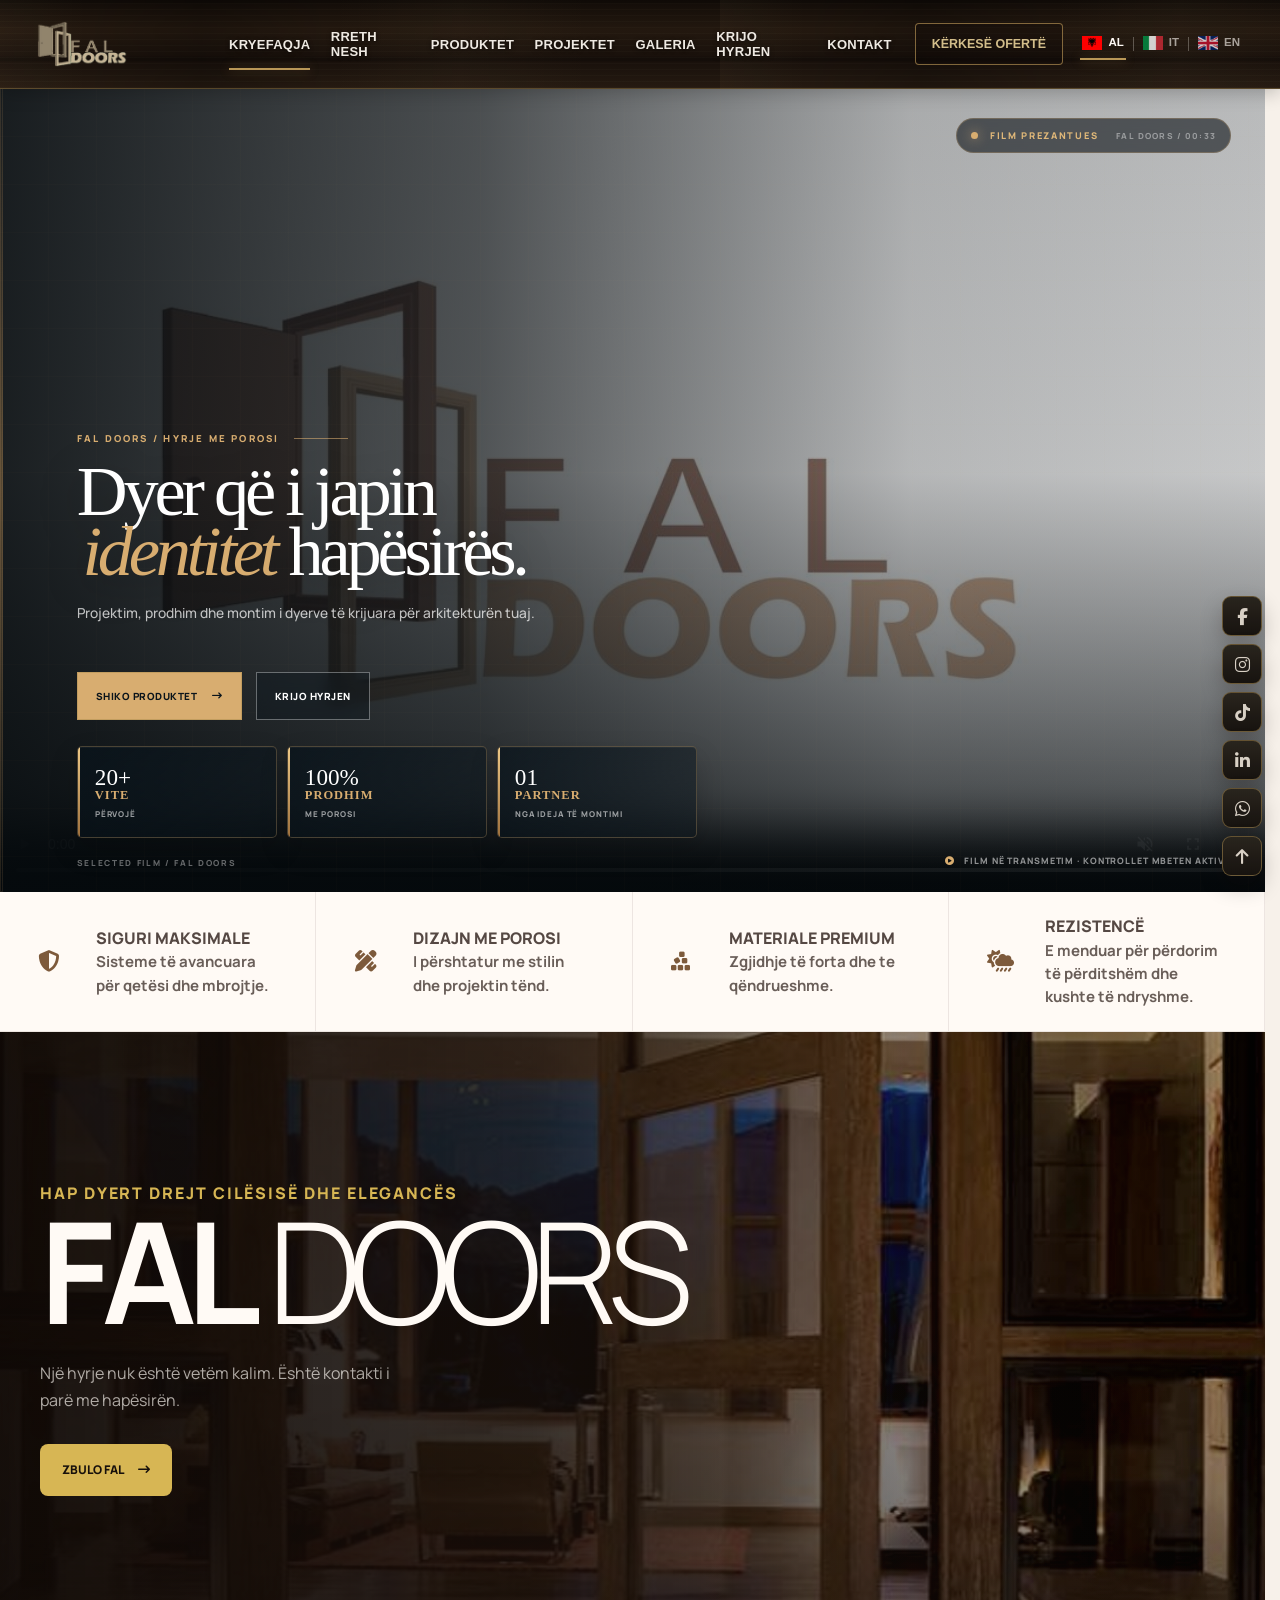
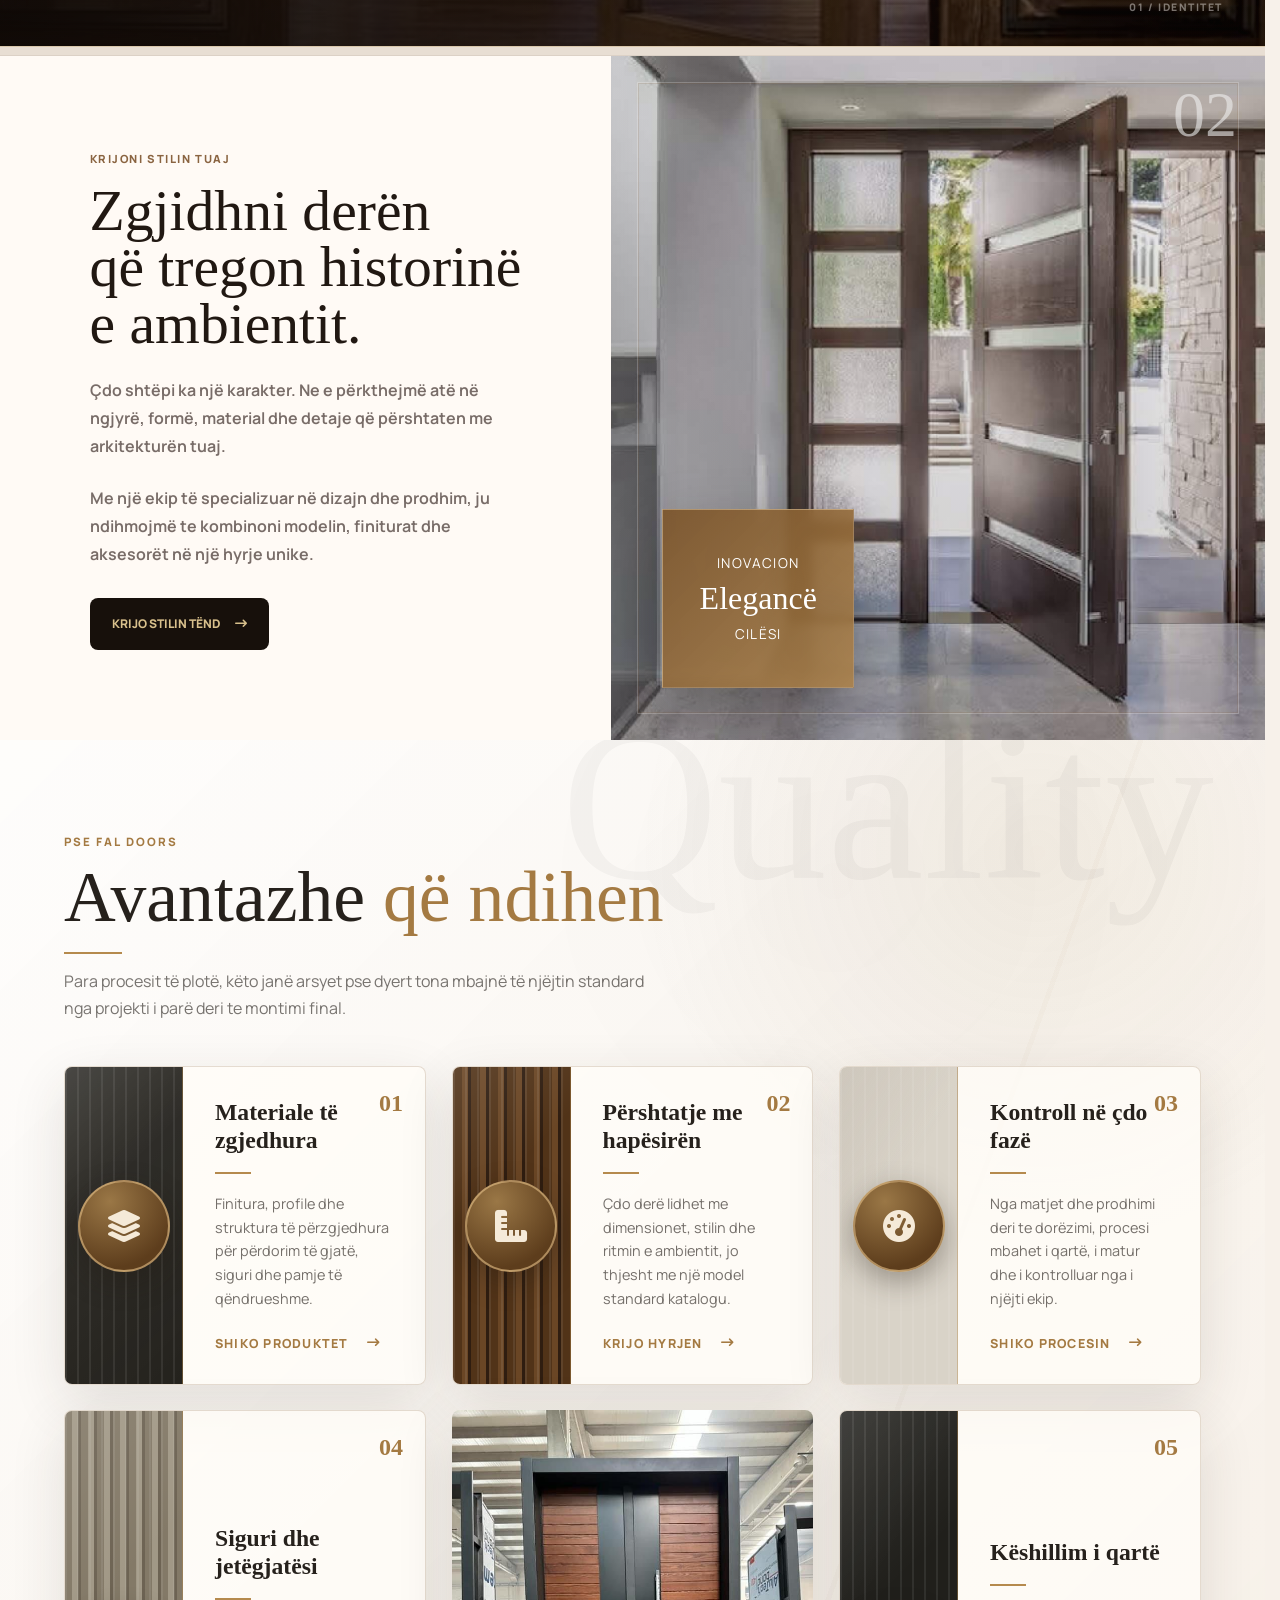
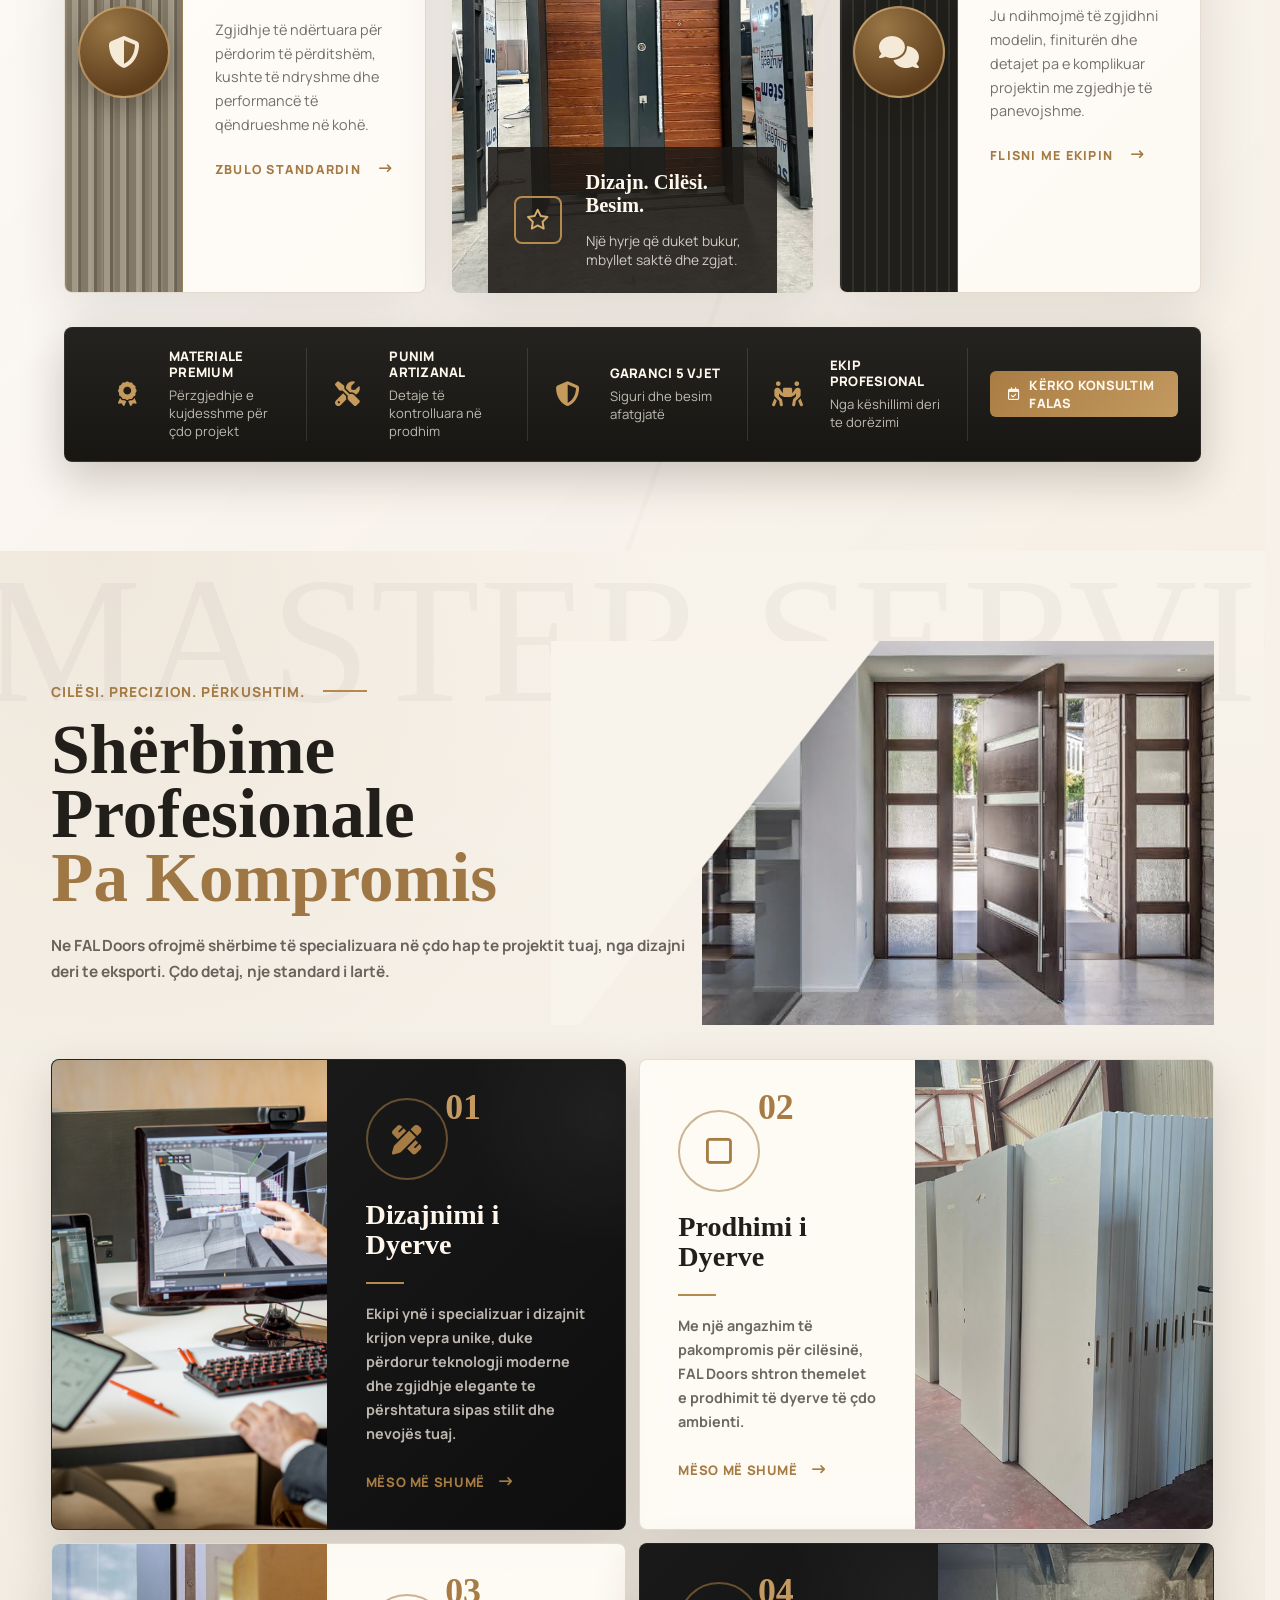
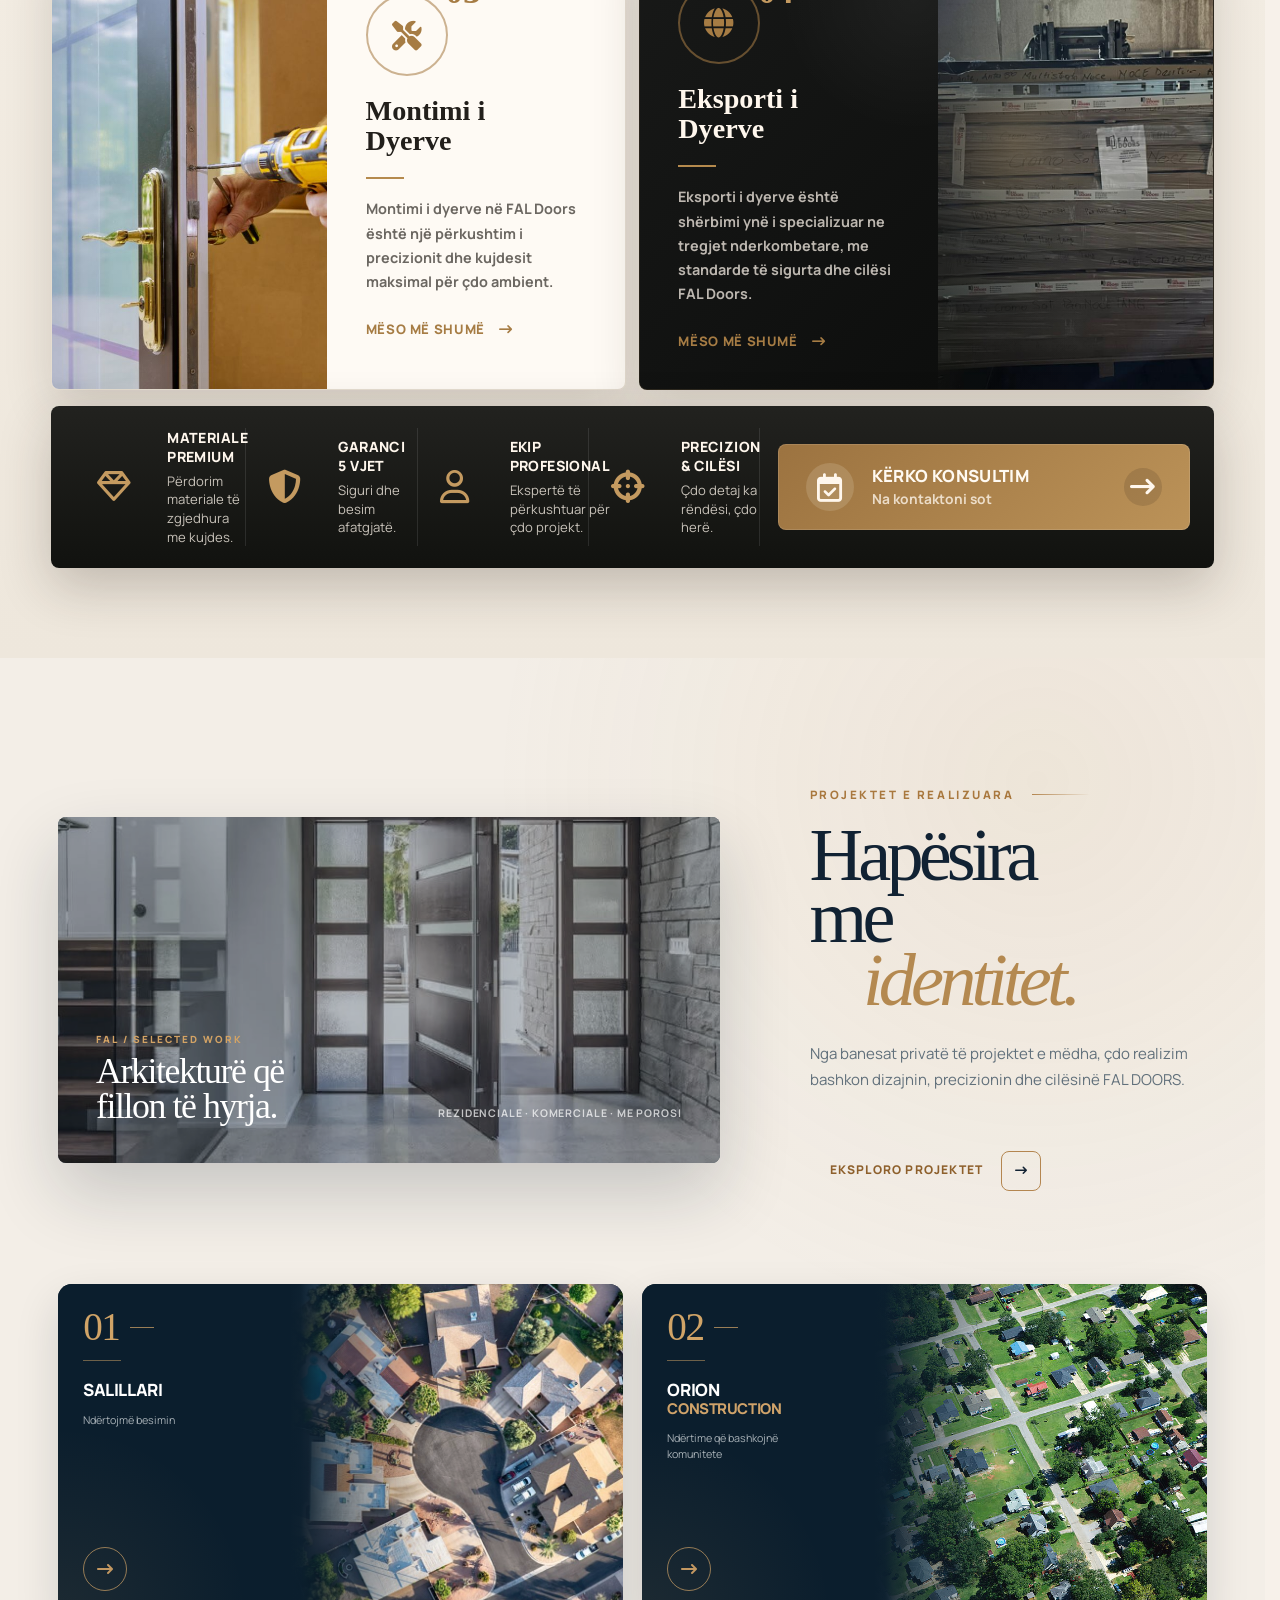
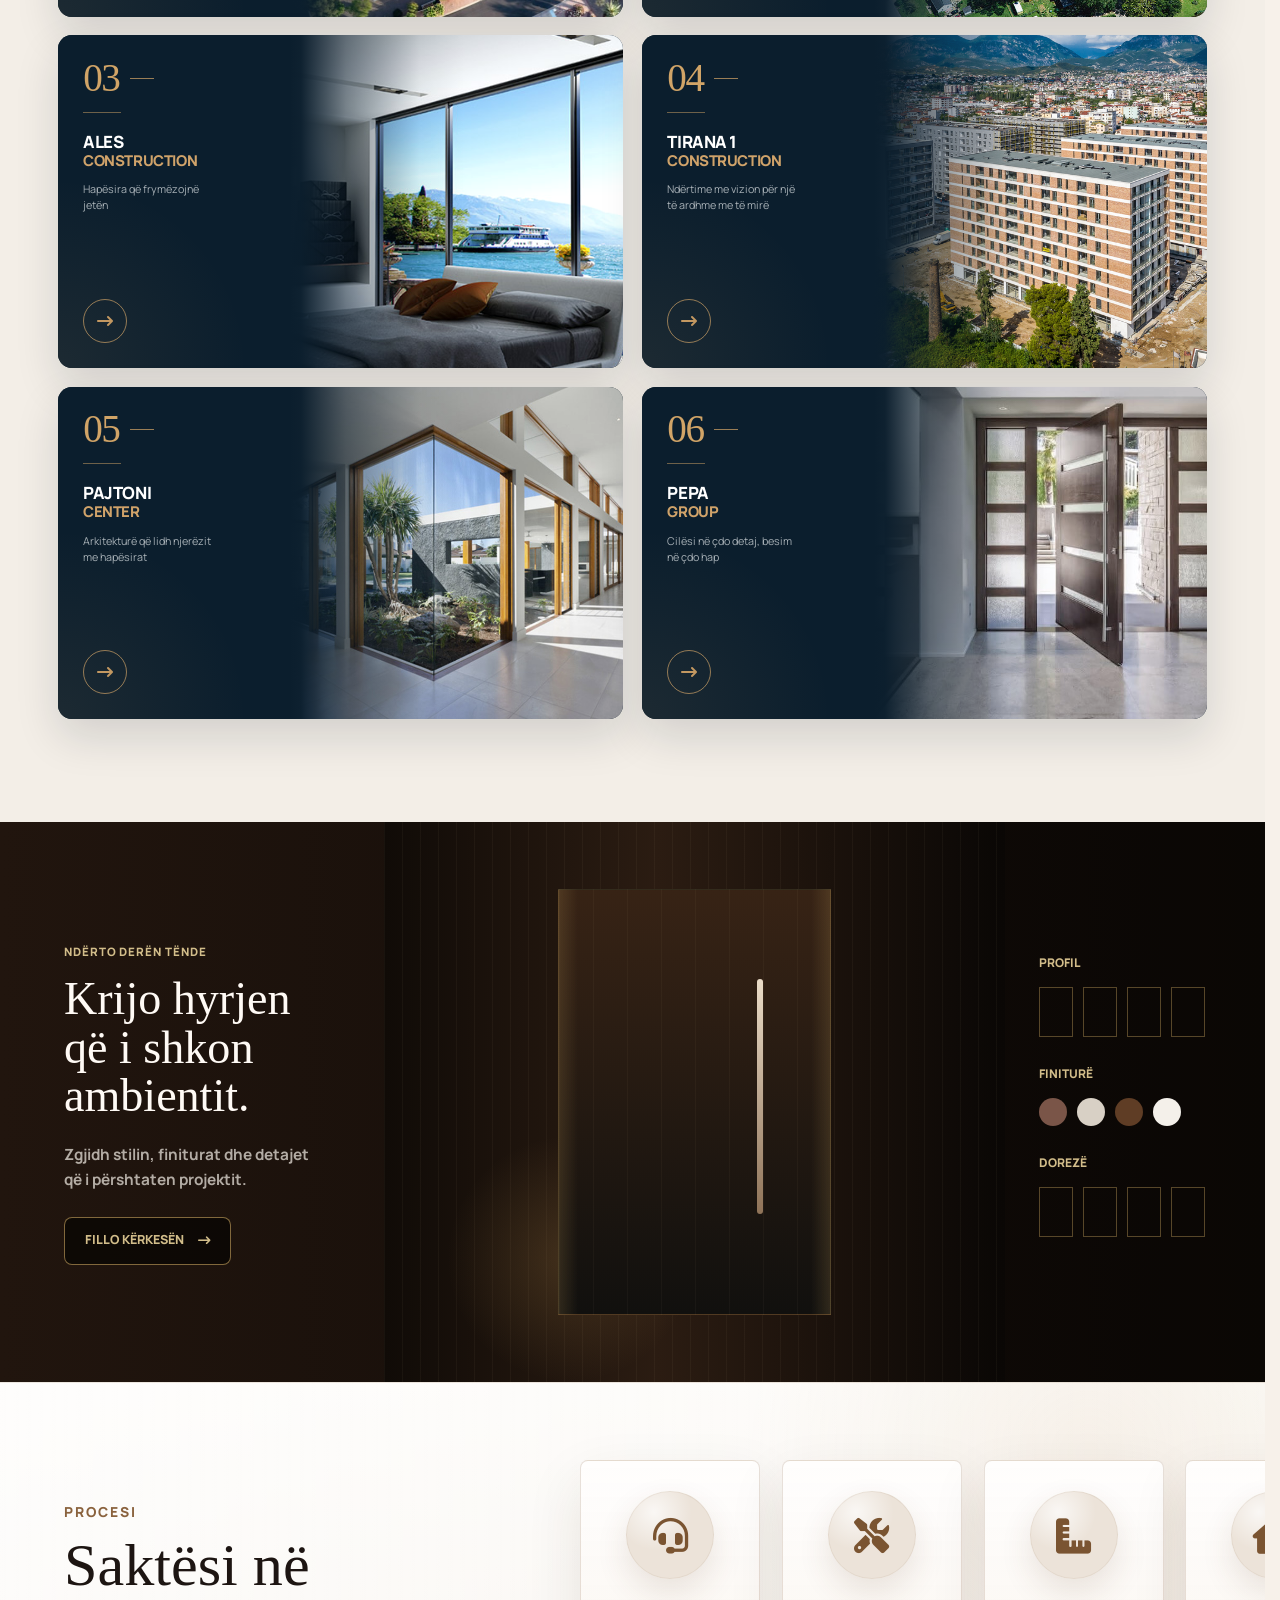
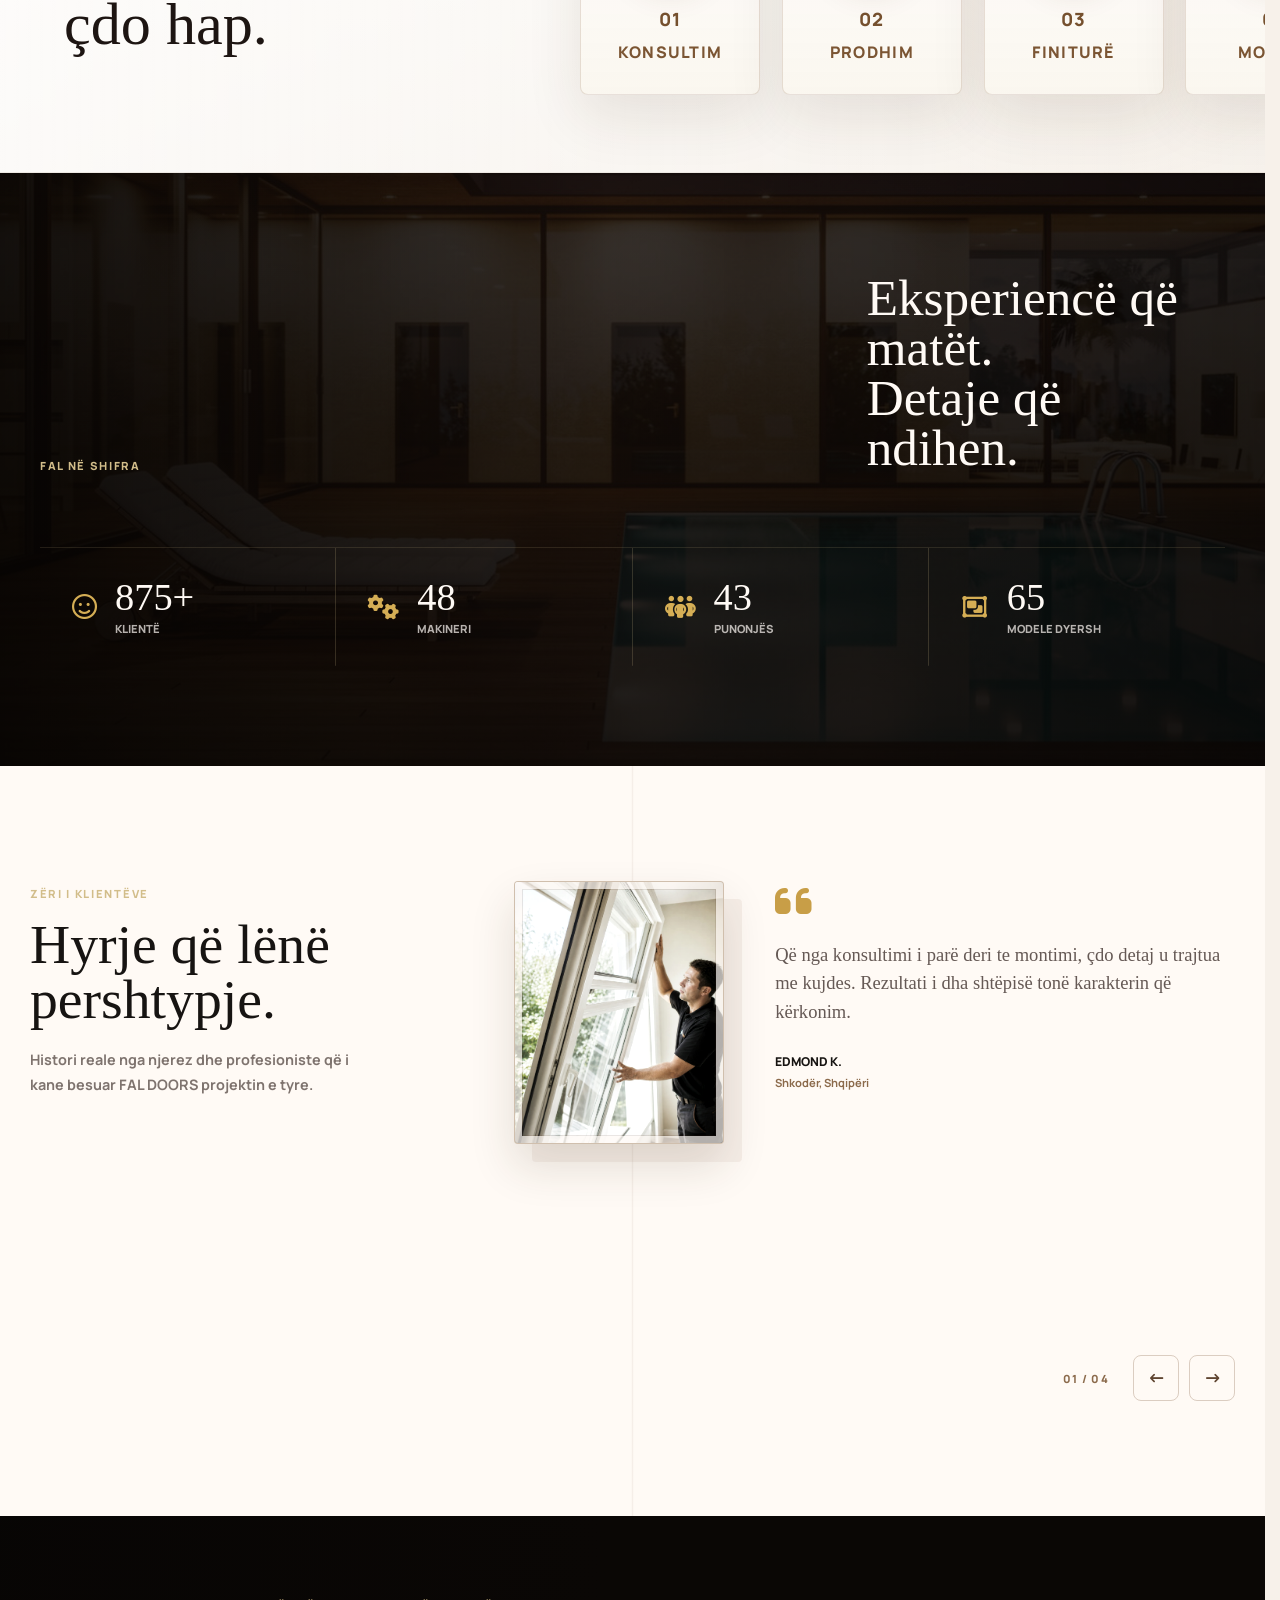
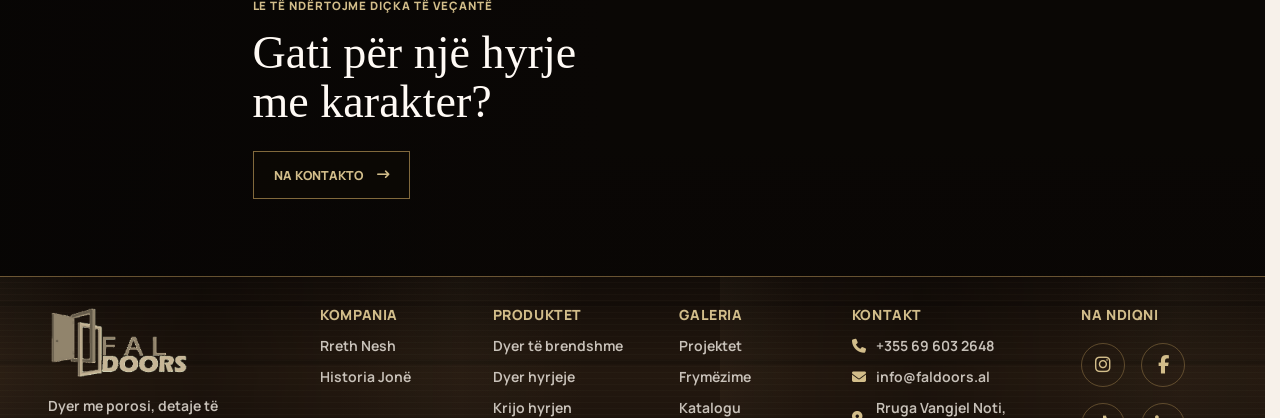
==== commit 4f9de630: "Preserve native mobile link navigation" ====
--- a/index.html
+++ b/index.html
@@ -1202,7 +1202,7 @@
     </footer>
     <!-- SHARED SCRIPT: enables nav, language, form, and configurator interactions. -->
     <script src="language.js?v=20260701k"></script>
-    <script src="version-bold.js?v=20260719navfix2"></script>
+    <script src="version-bold.js?v=20260719navfix3"></script>
   </body>
 </html>
 
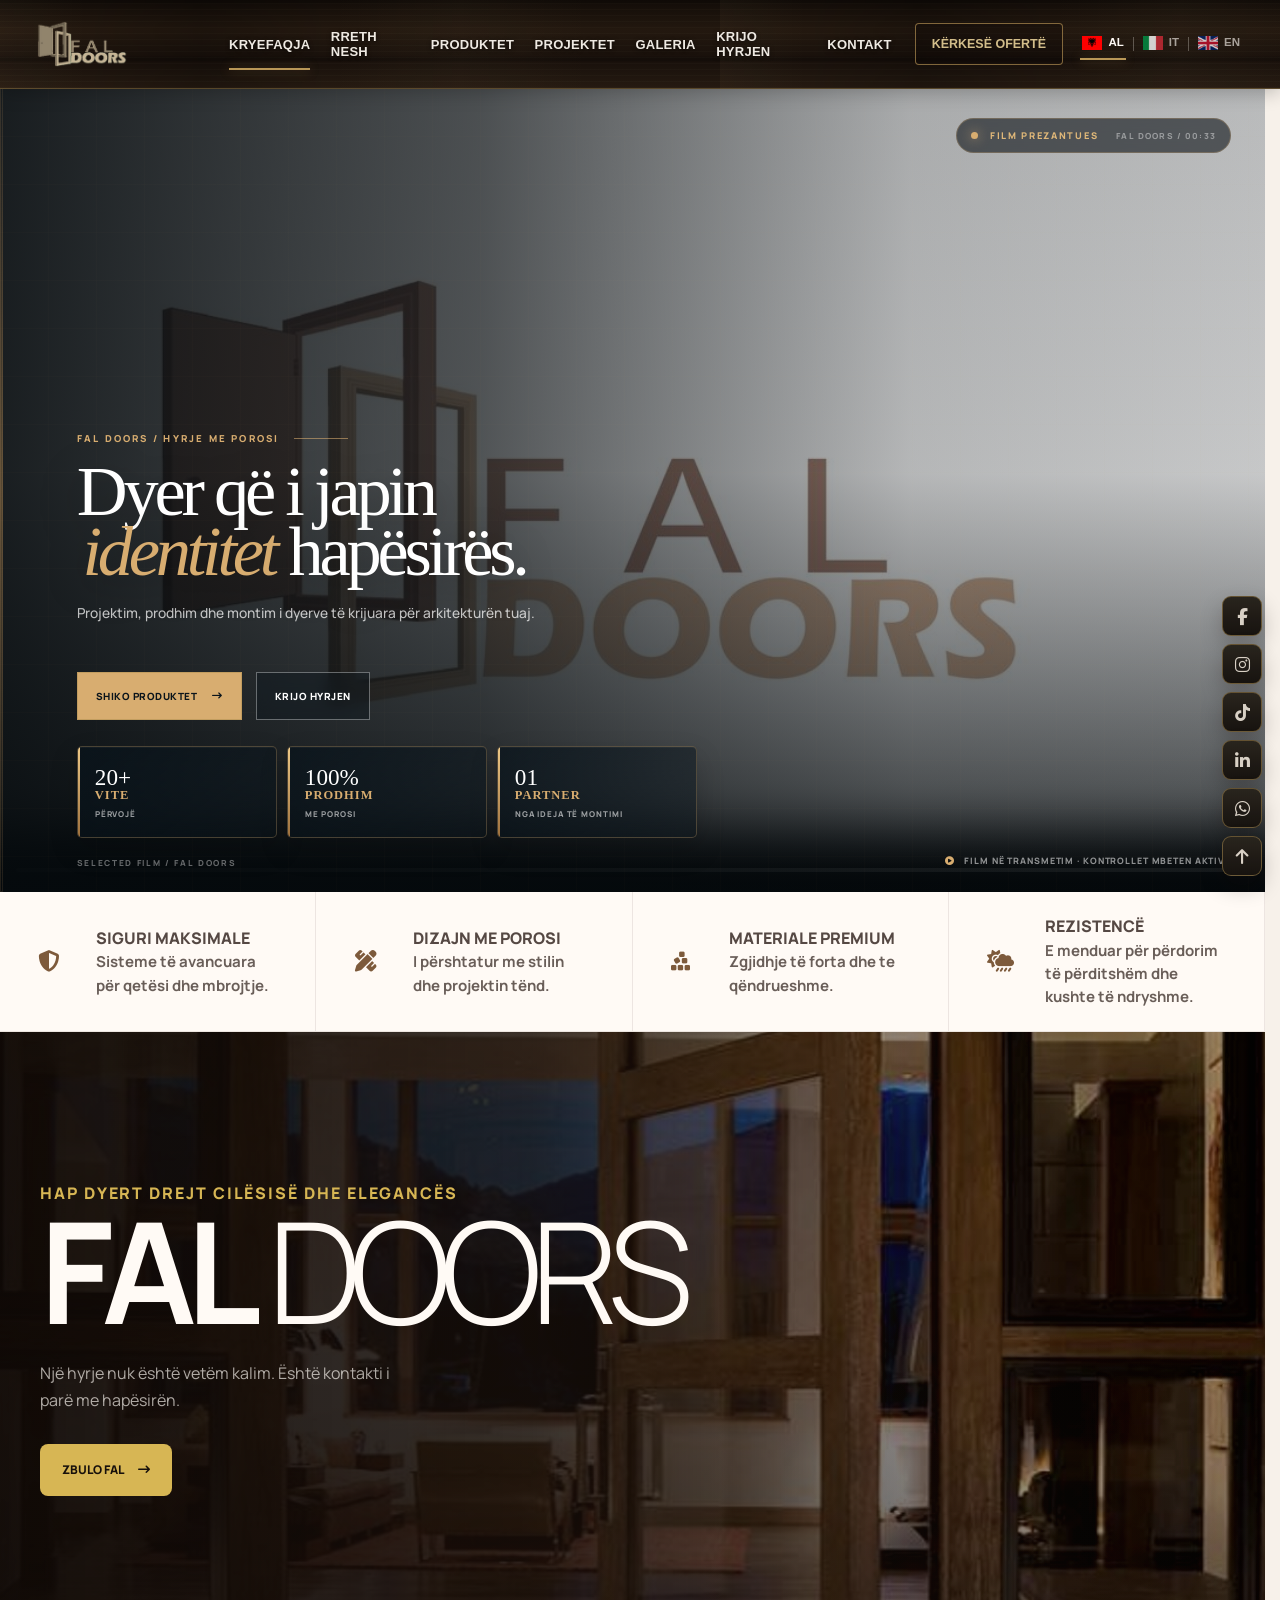
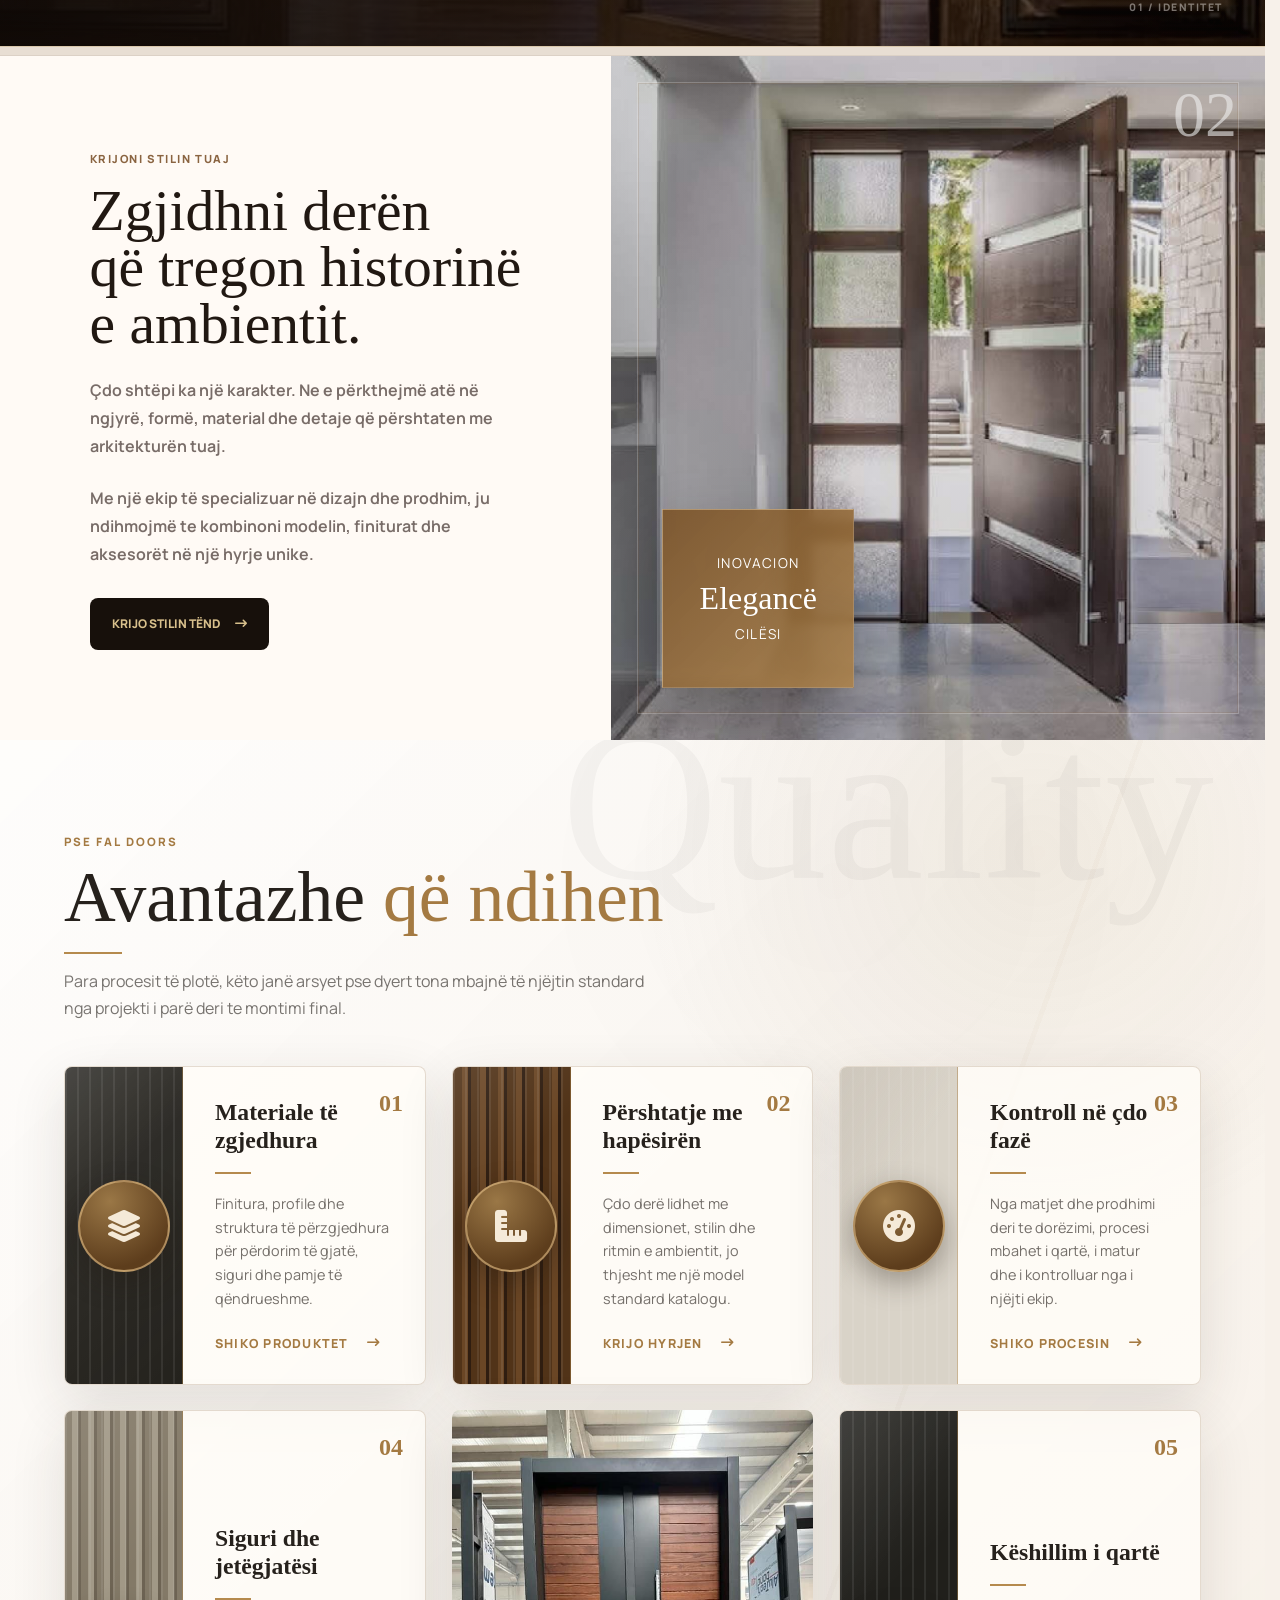
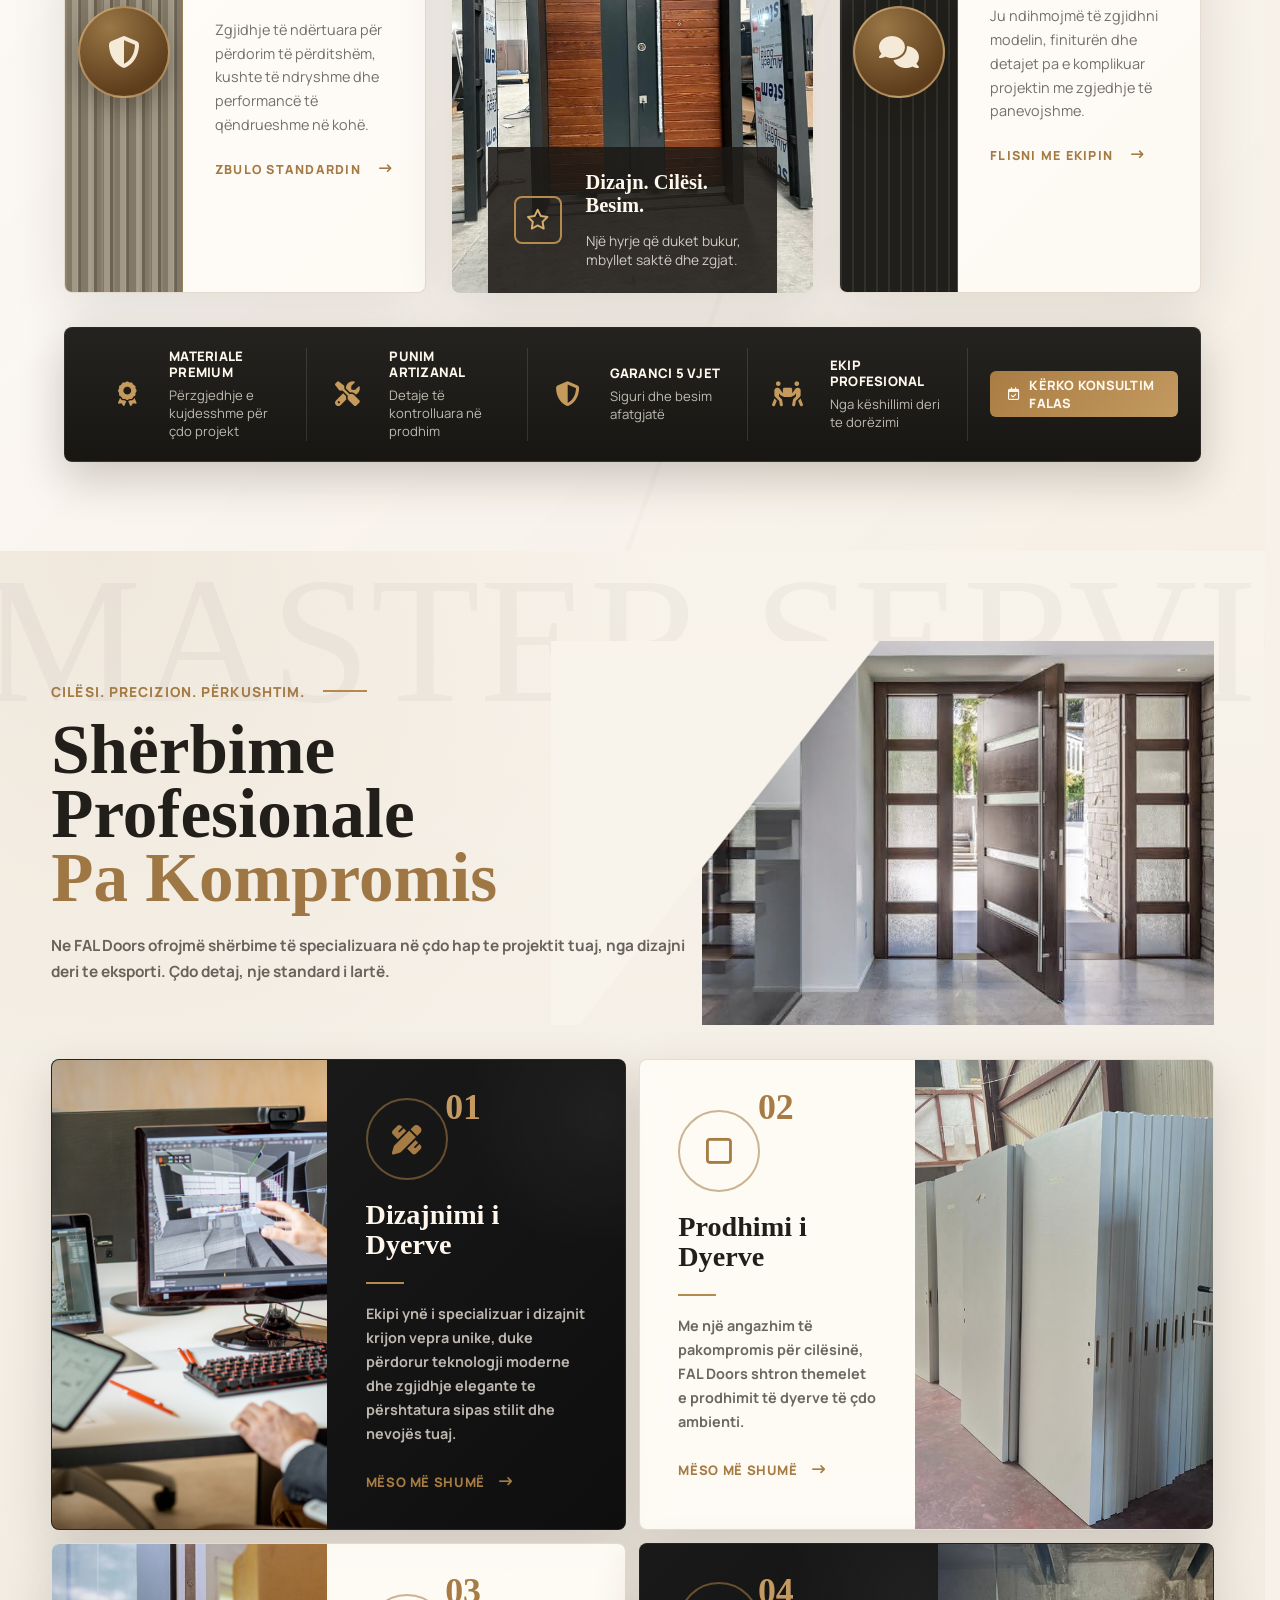
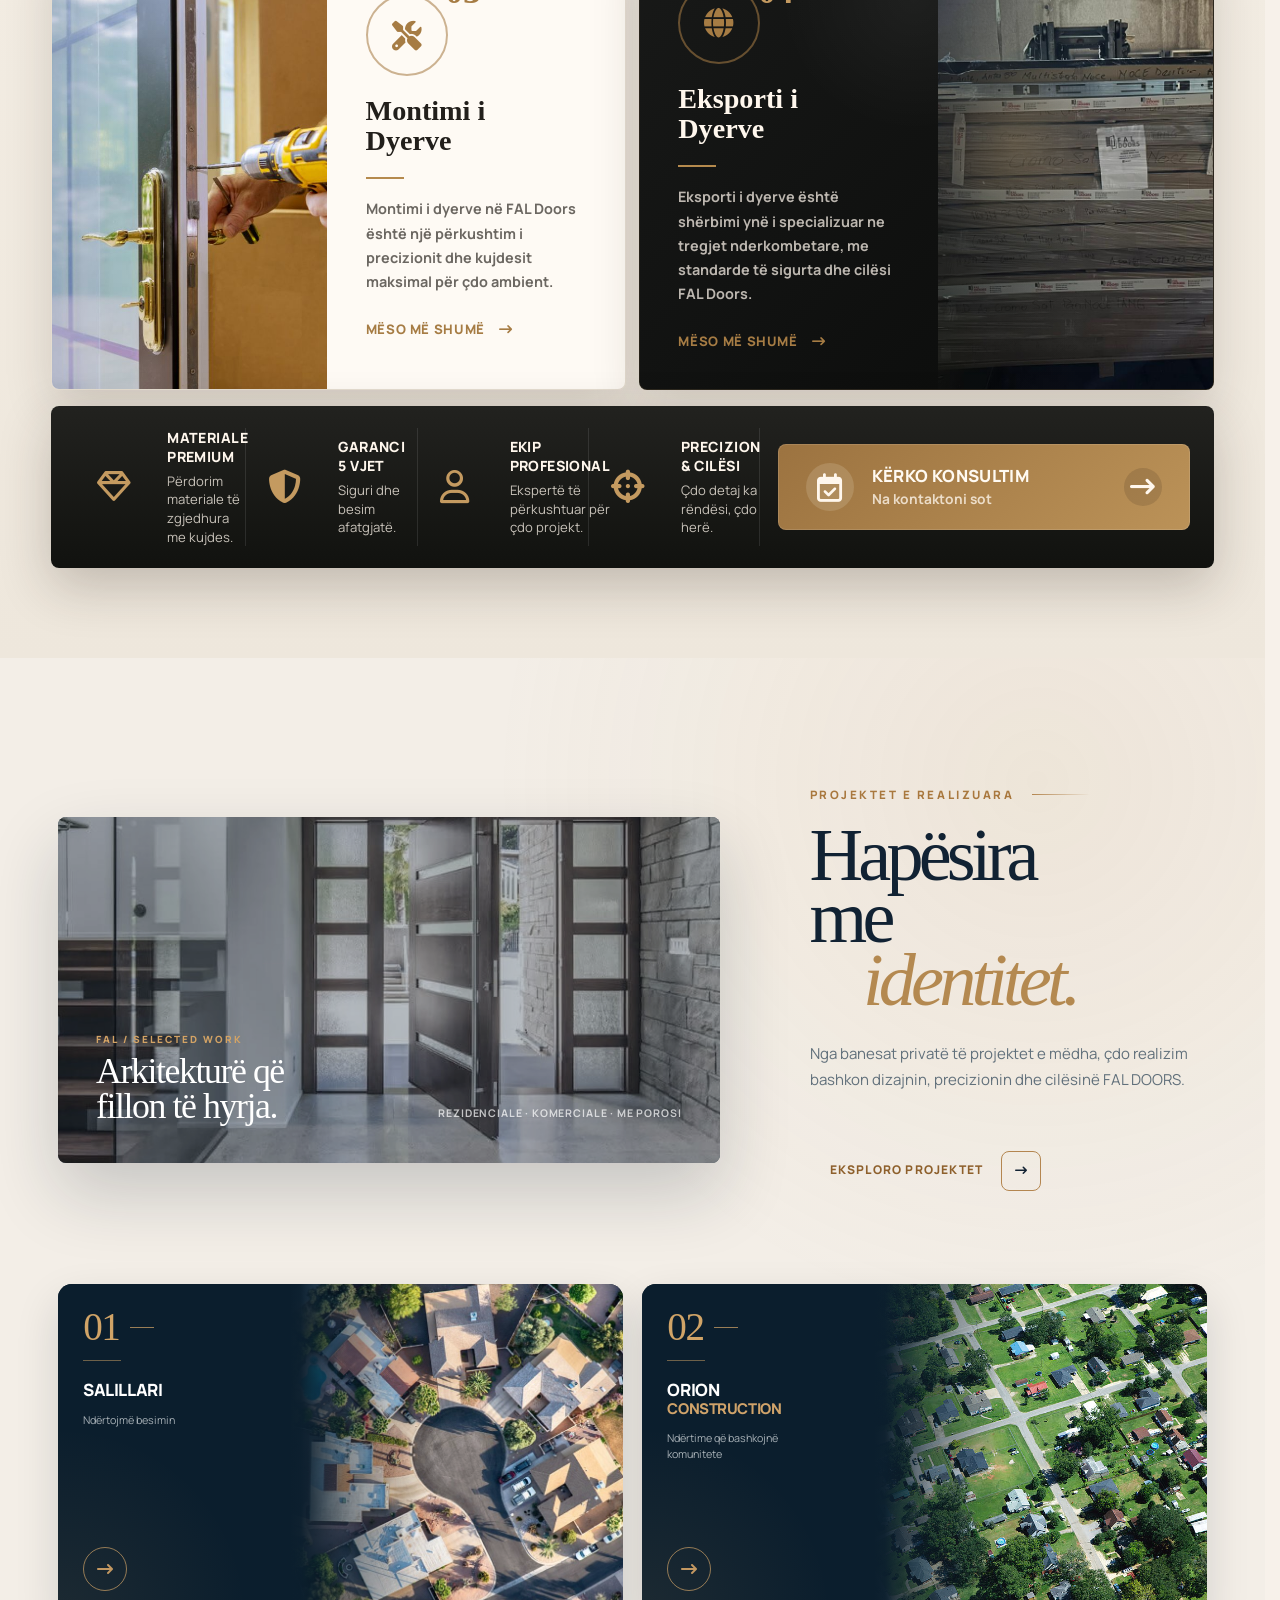
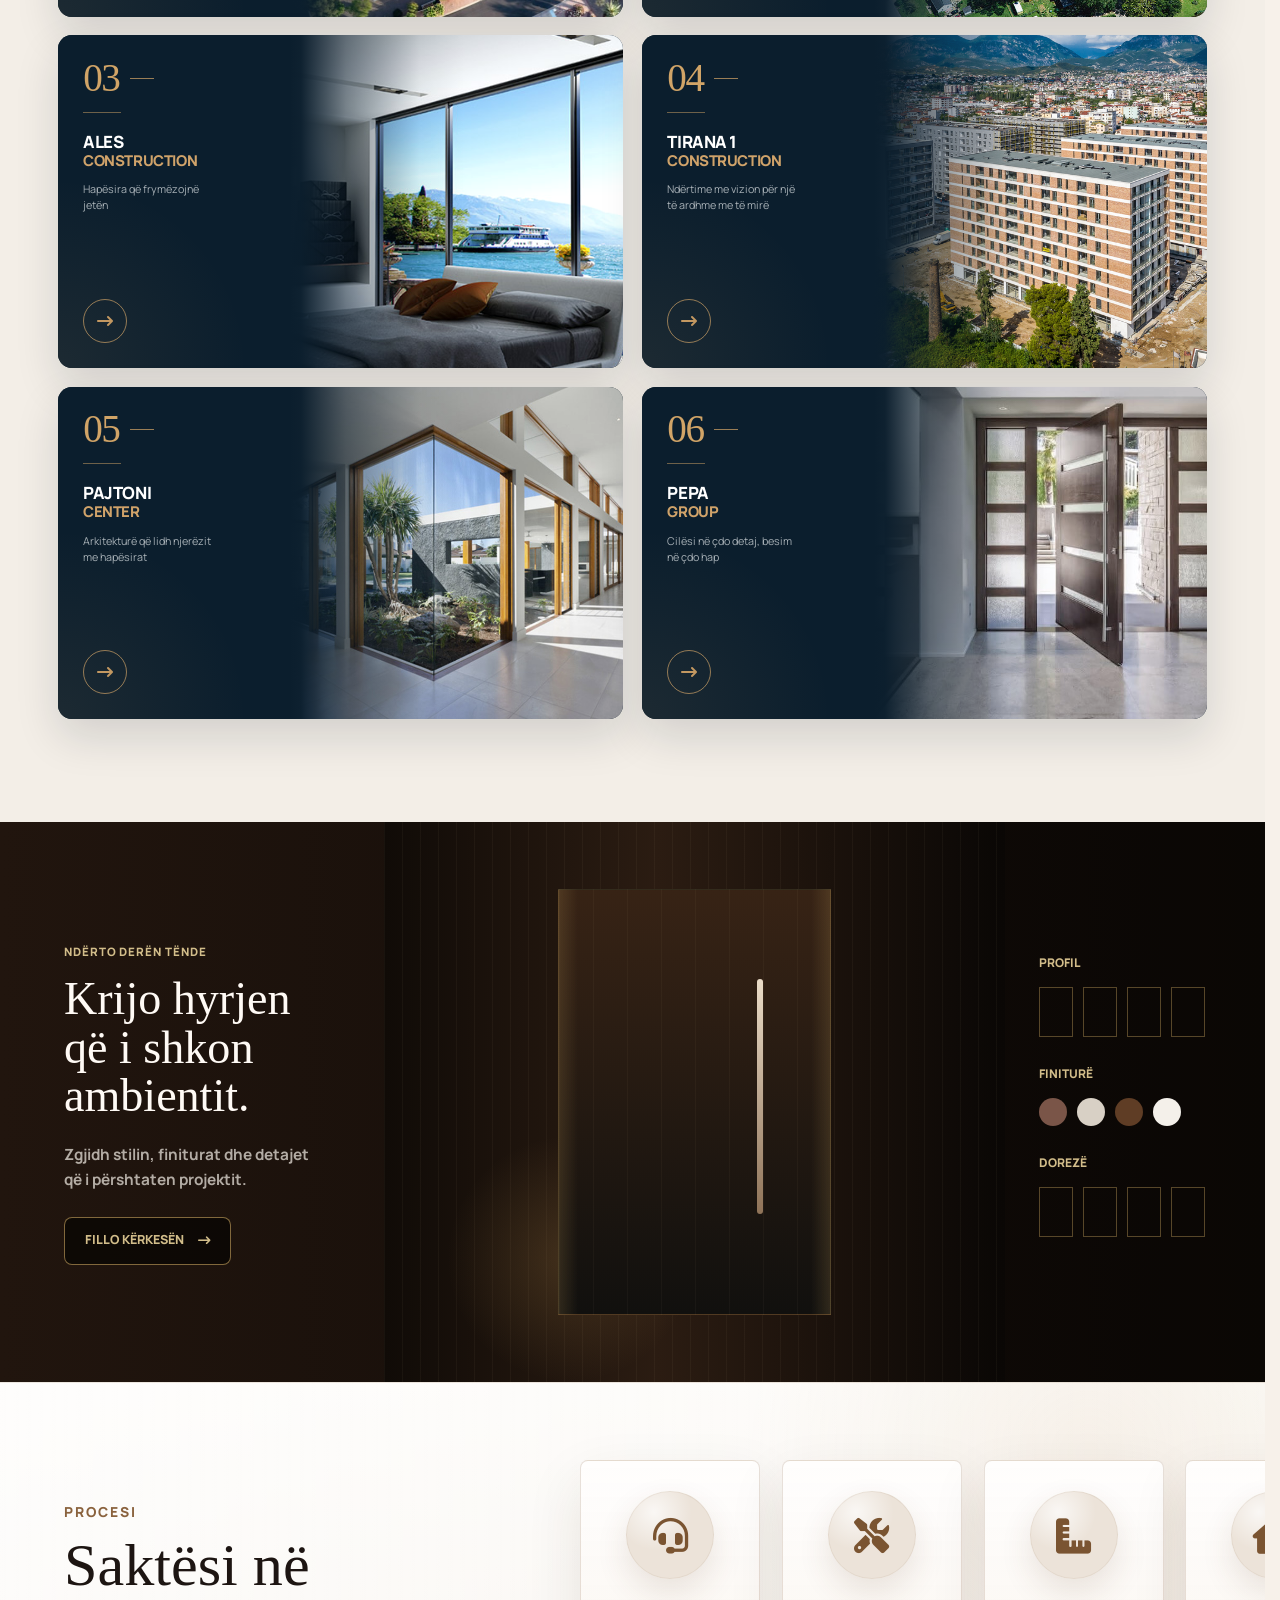
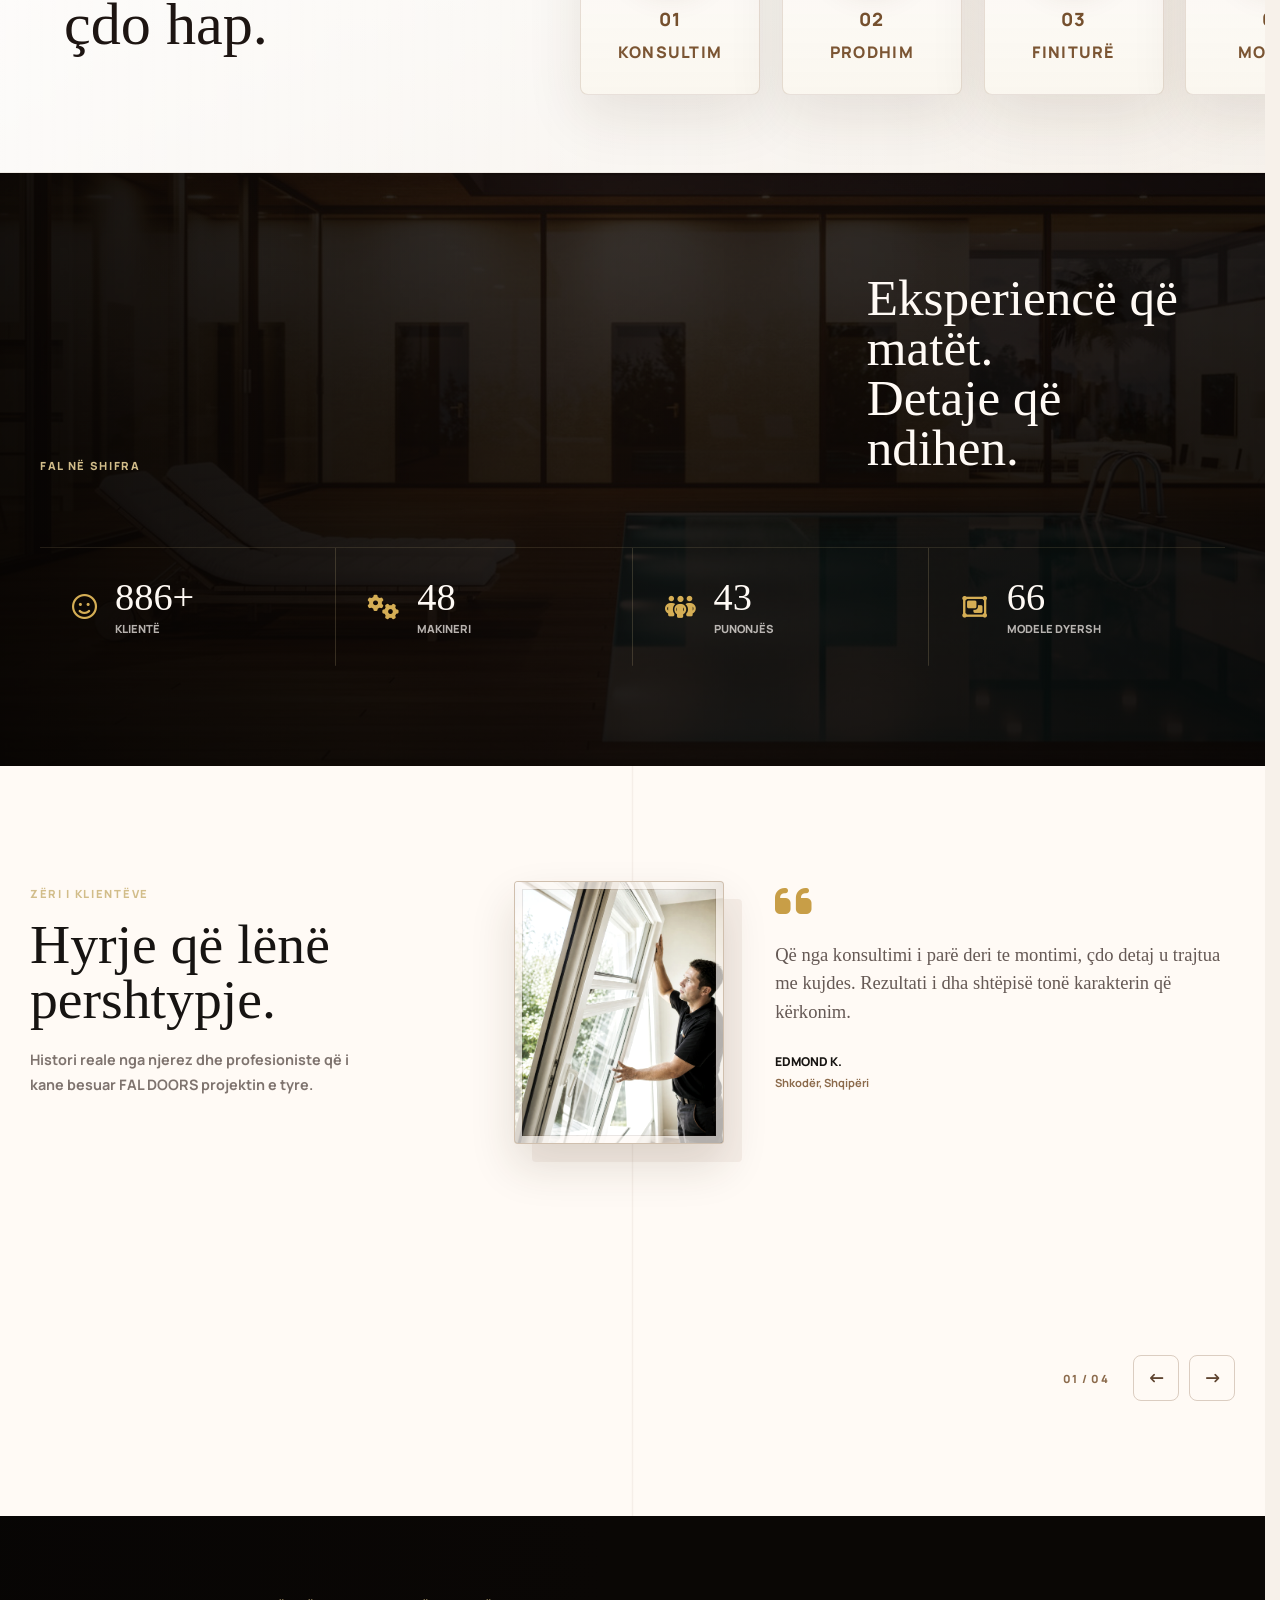
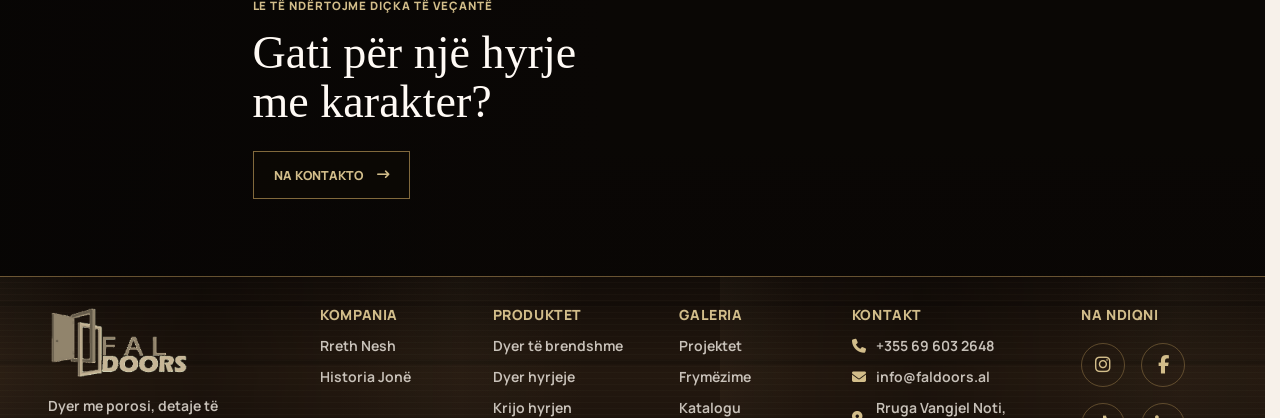
==== commit 091c2057: "Make mobile drawer taps navigate reliably" ====
--- a/index.html
+++ b/index.html
@@ -1202,7 +1202,7 @@
     </footer>
     <!-- SHARED SCRIPT: enables nav, language, form, and configurator interactions. -->
     <script src="language.js?v=20260701k"></script>
-    <script src="version-bold.js?v=20260719navfix3"></script>
+    <script src="version-bold.js?v=20260719navfix4"></script>
   </body>
 </html>
 
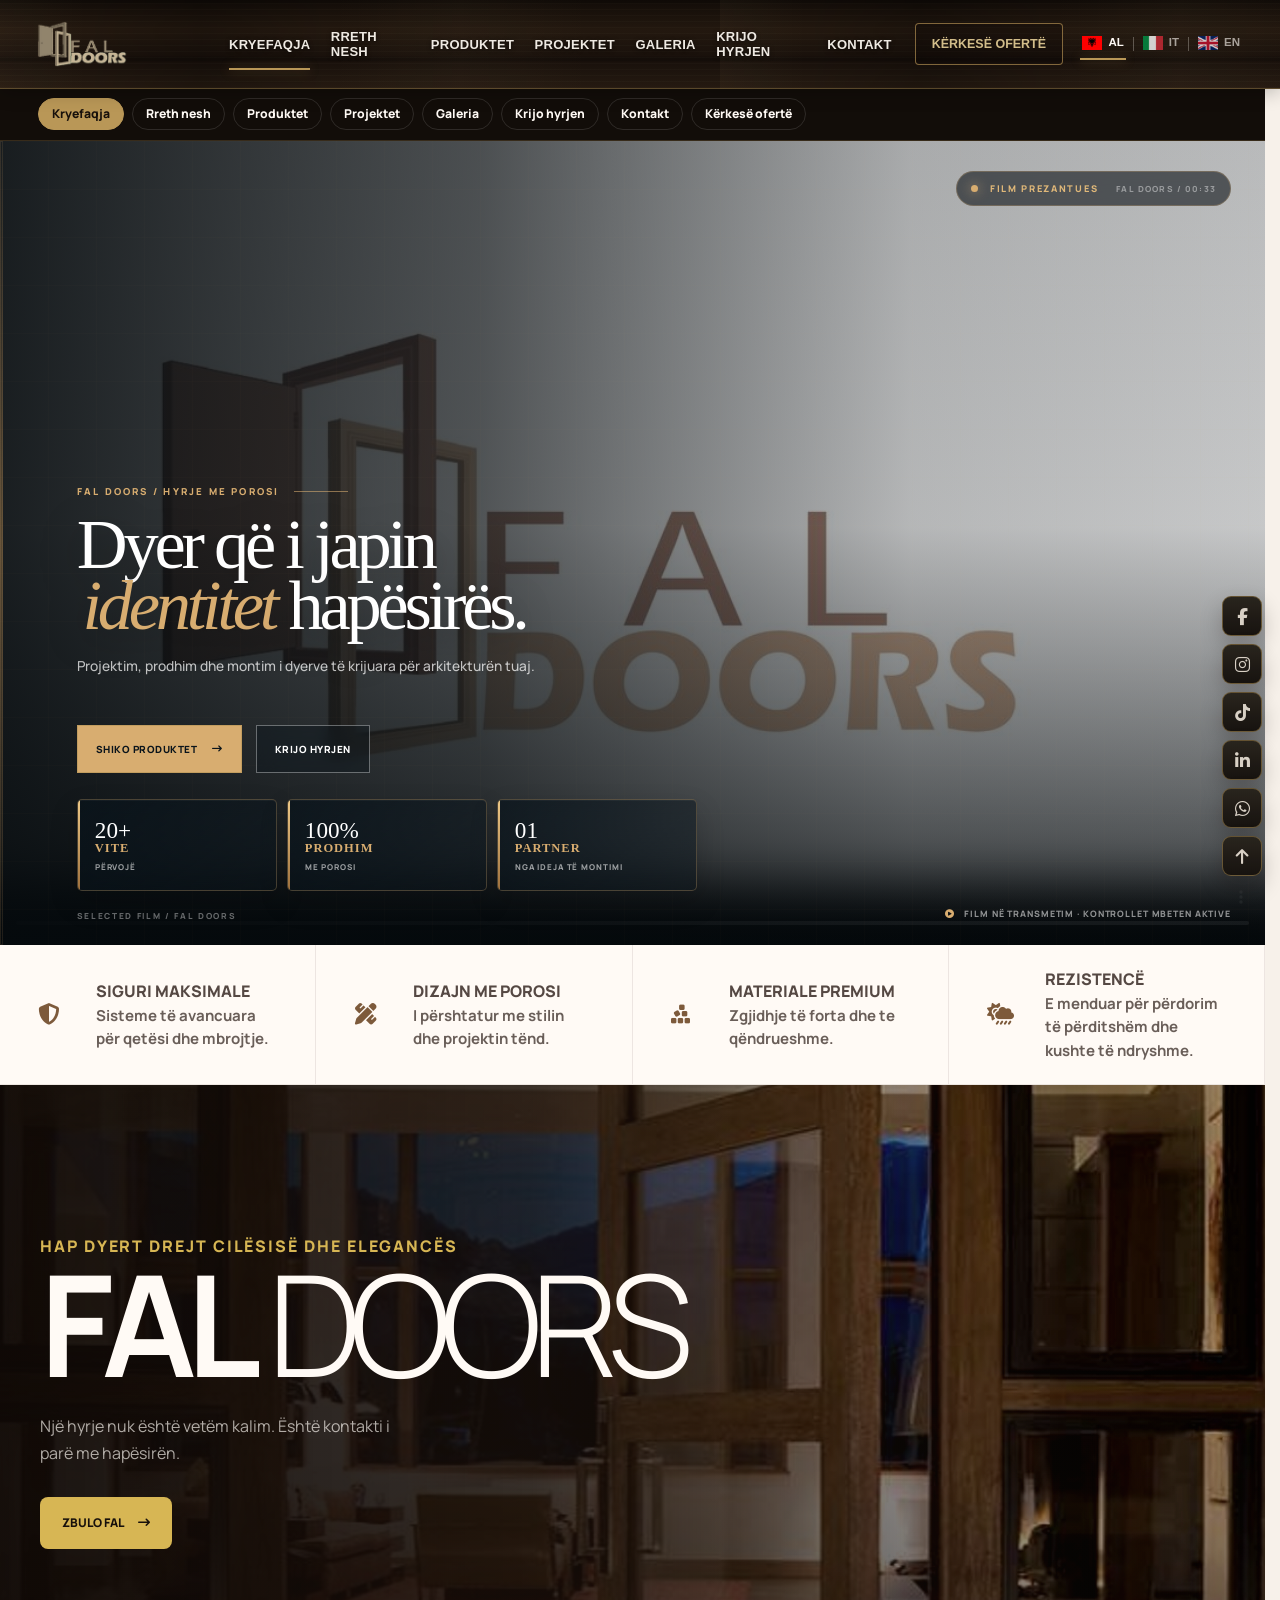
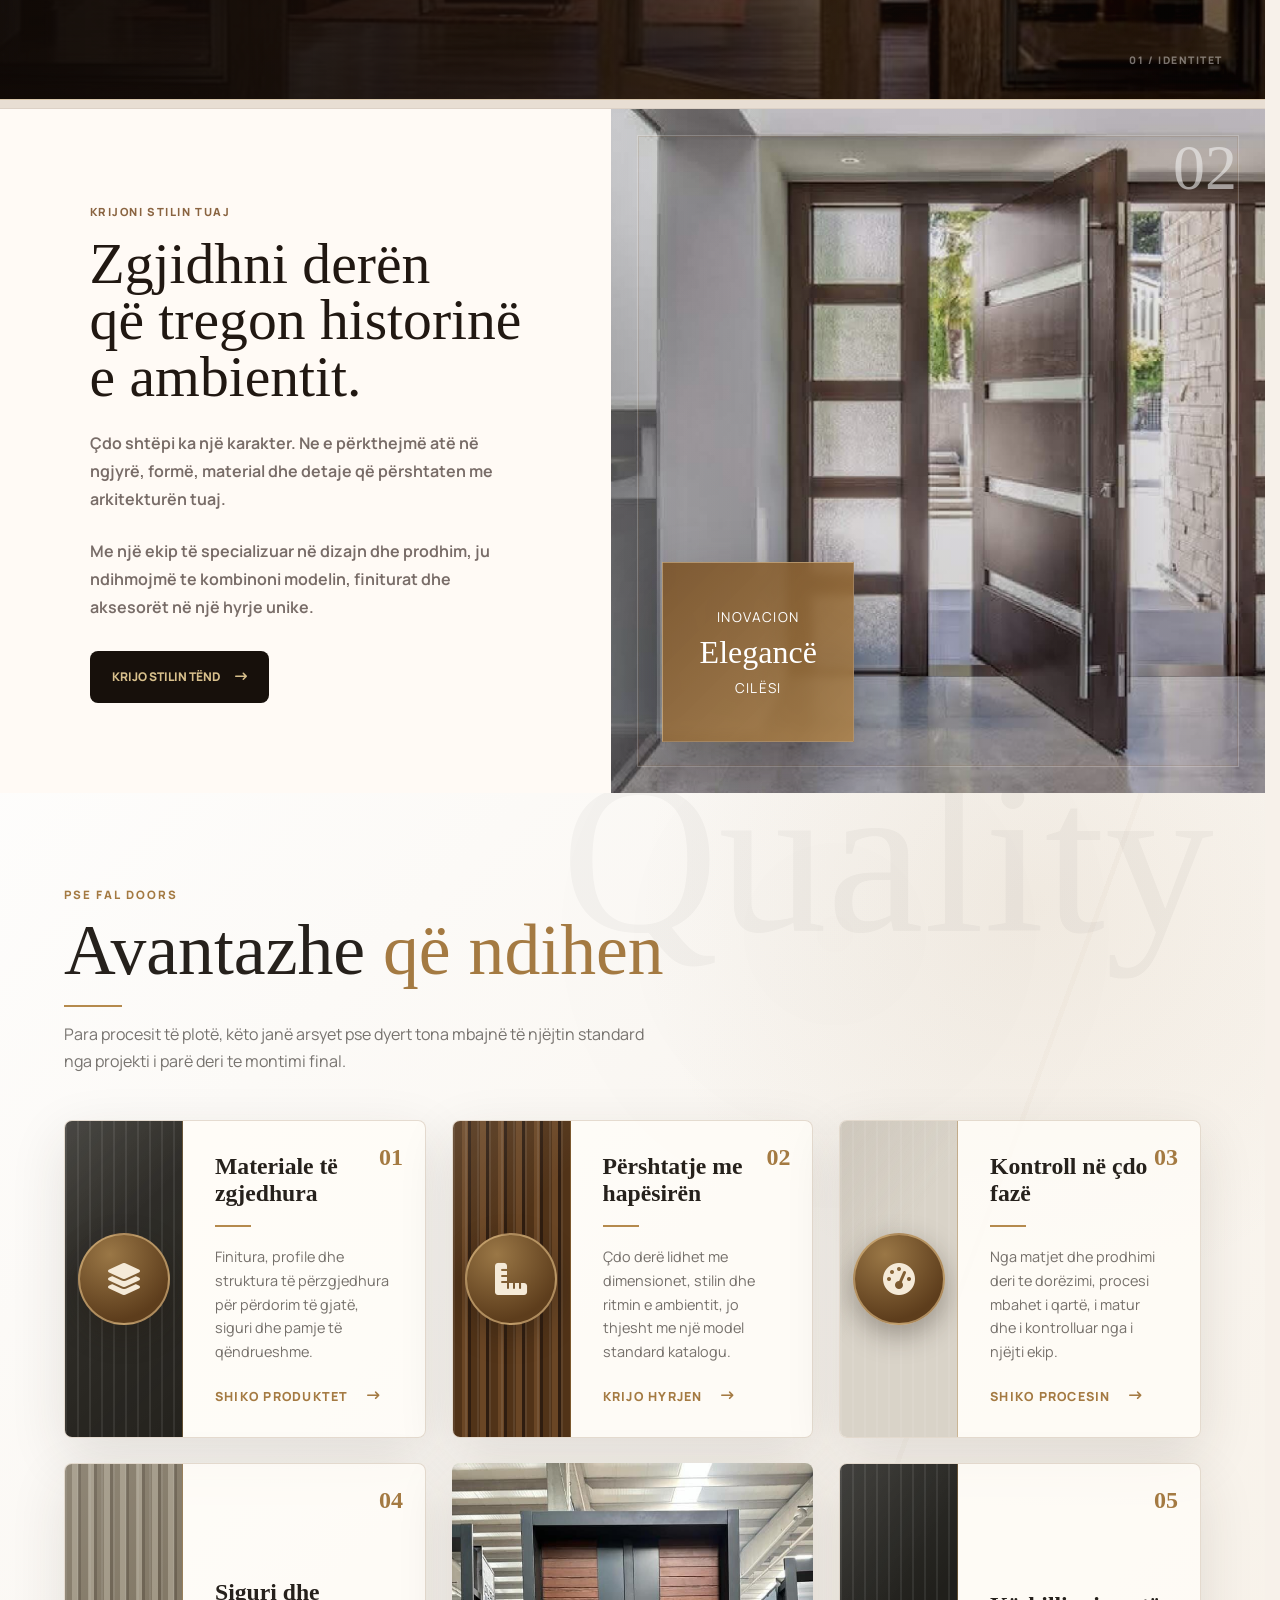
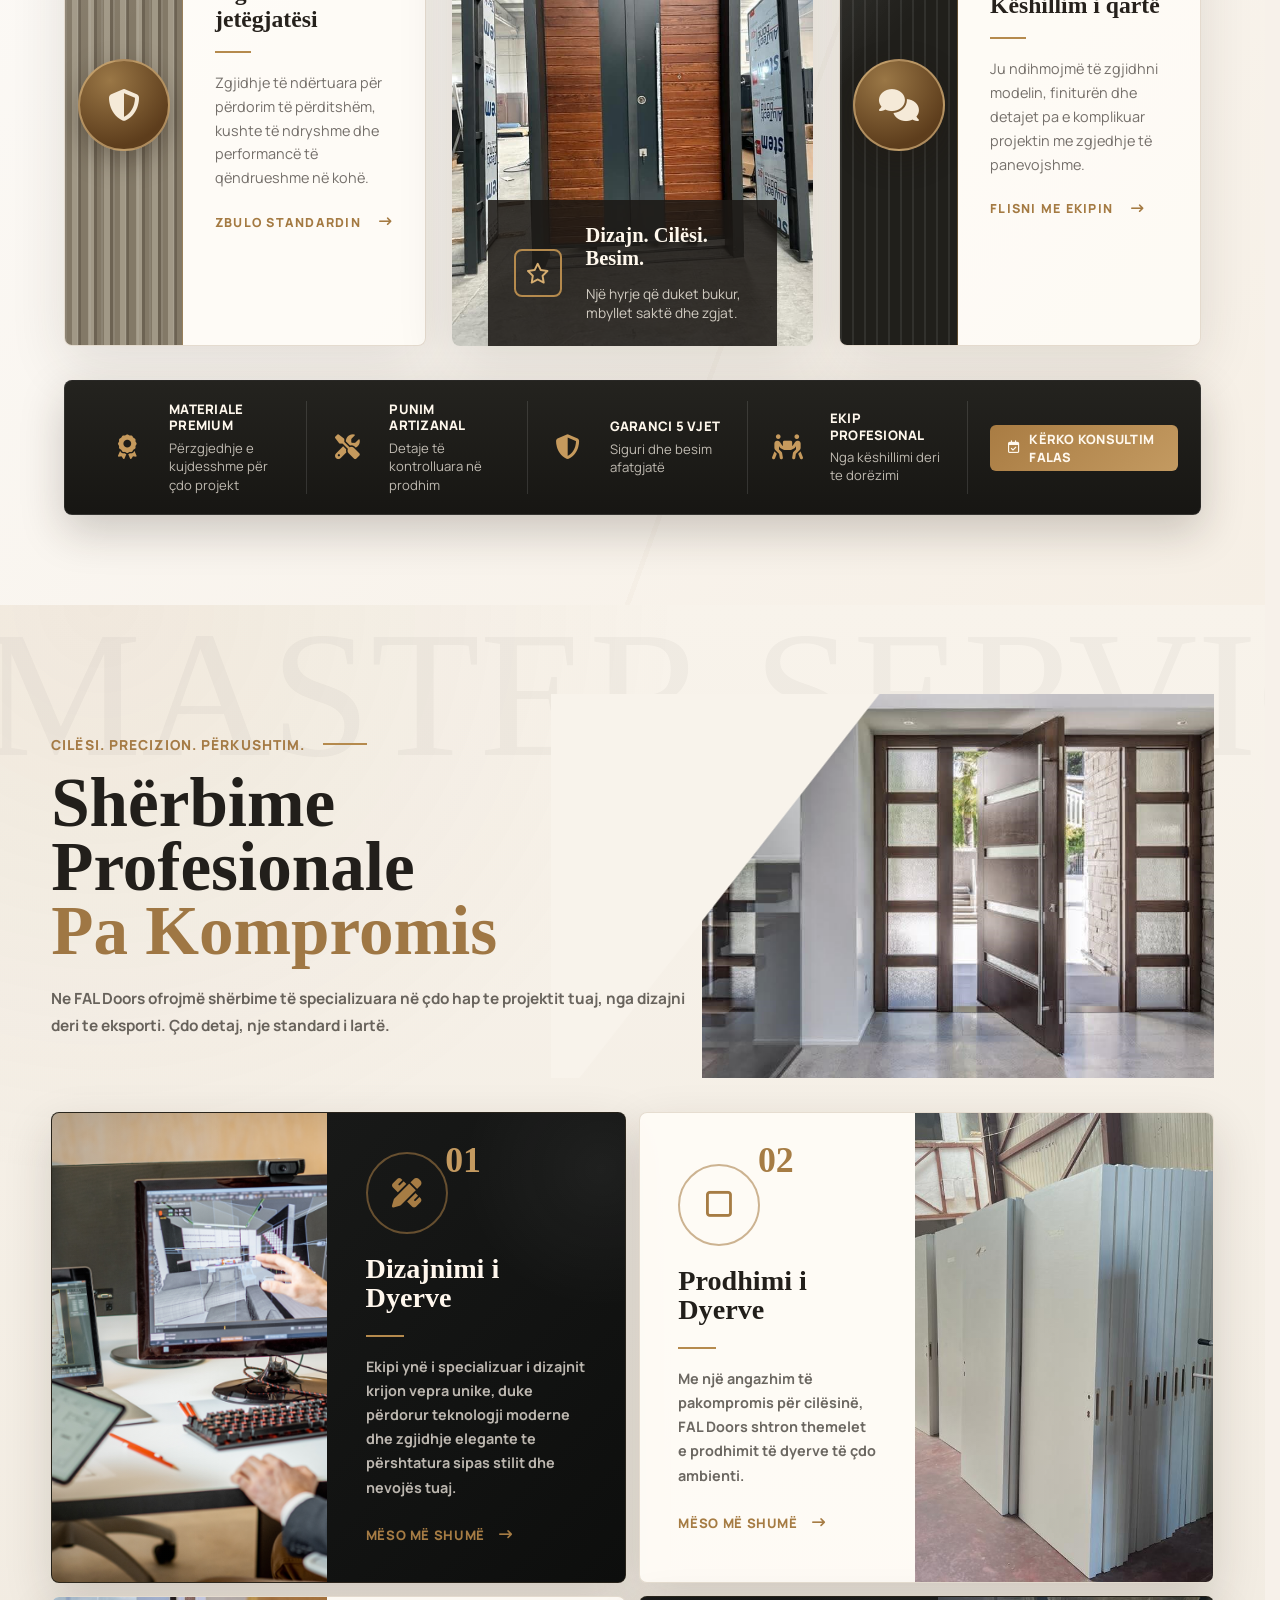
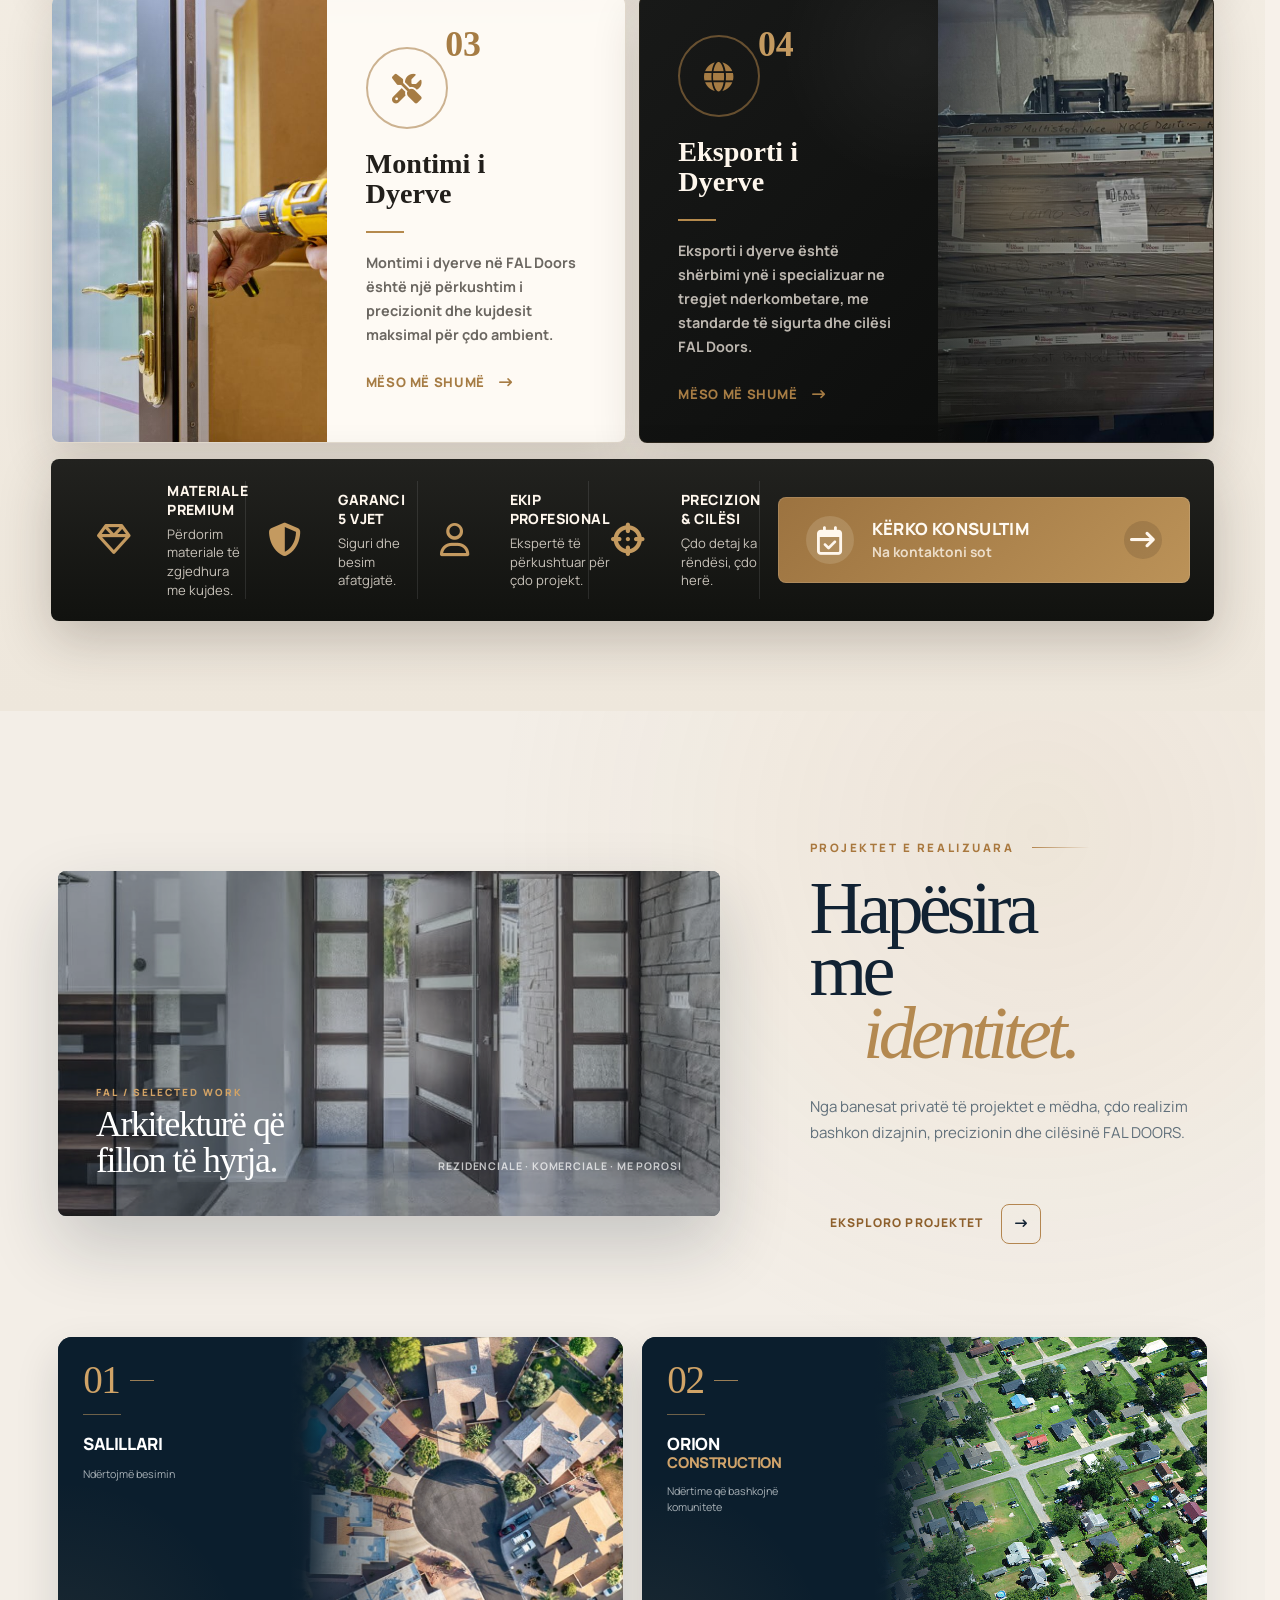
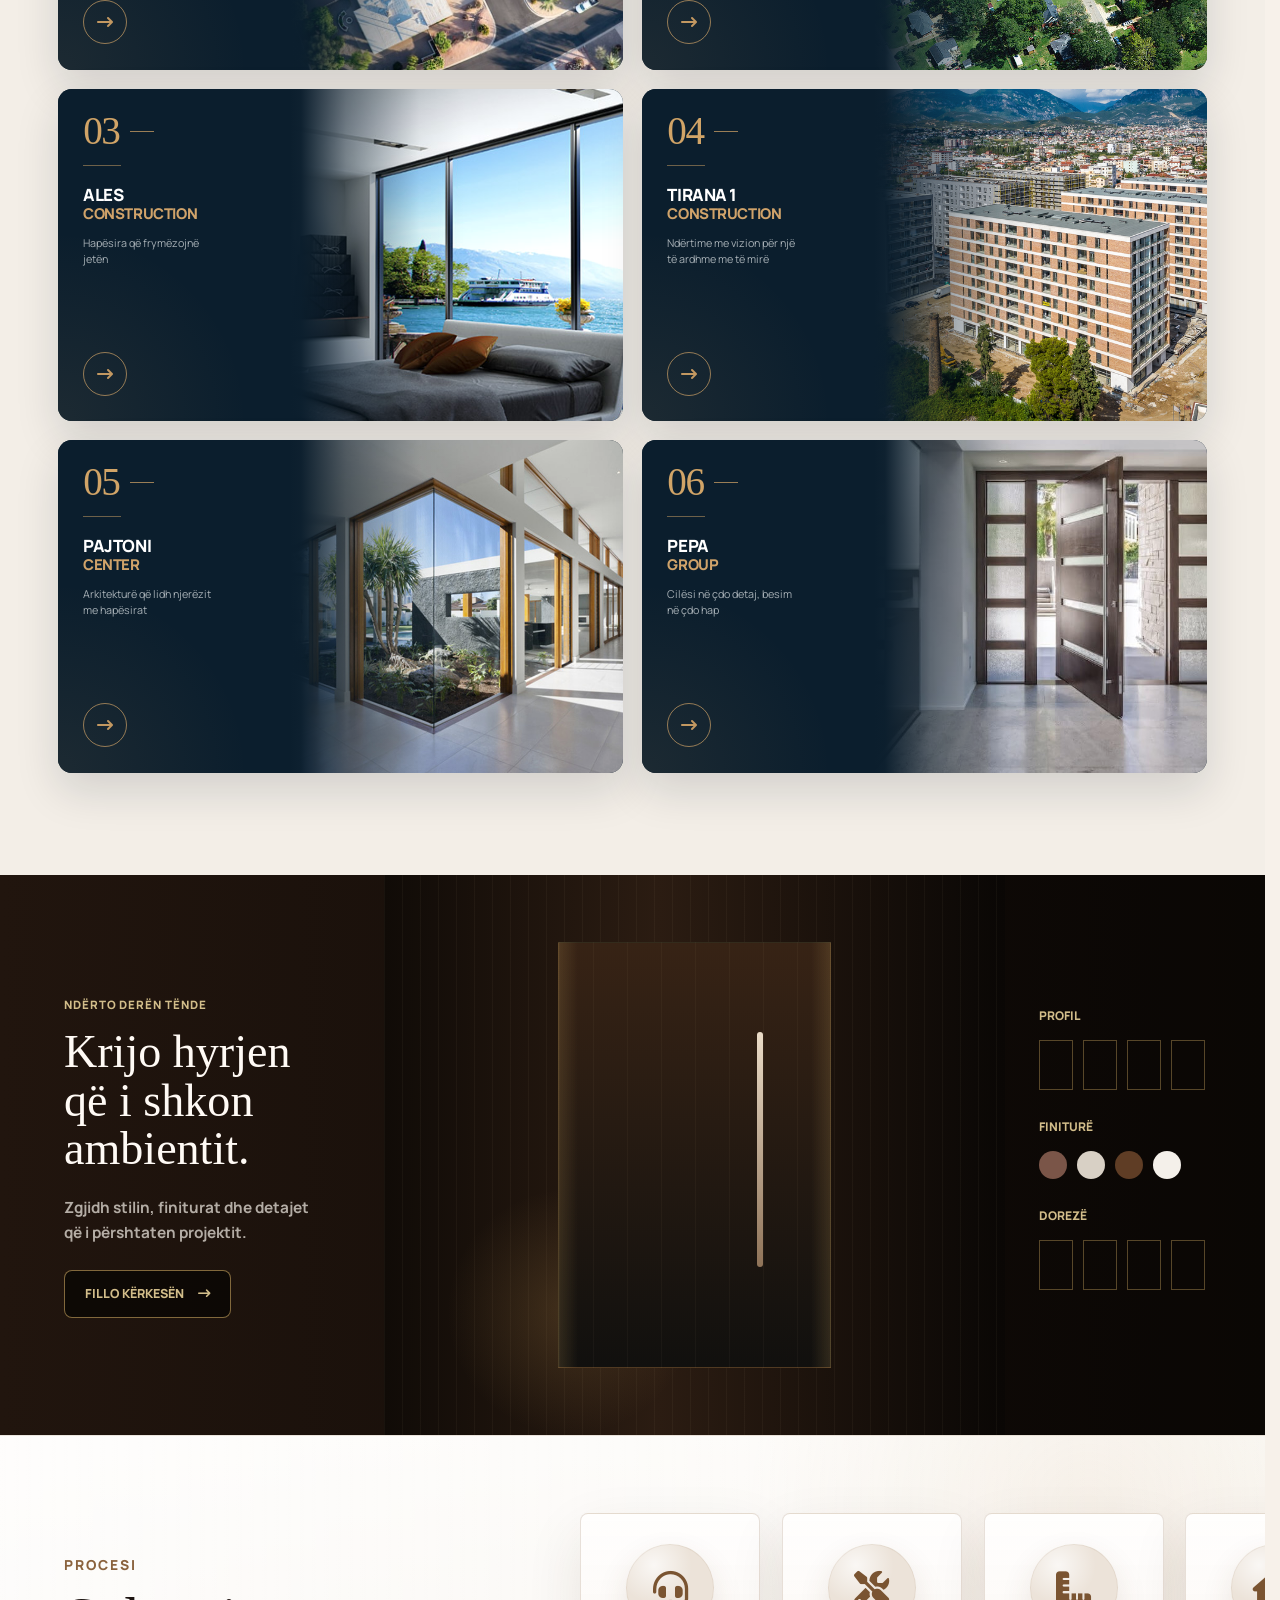
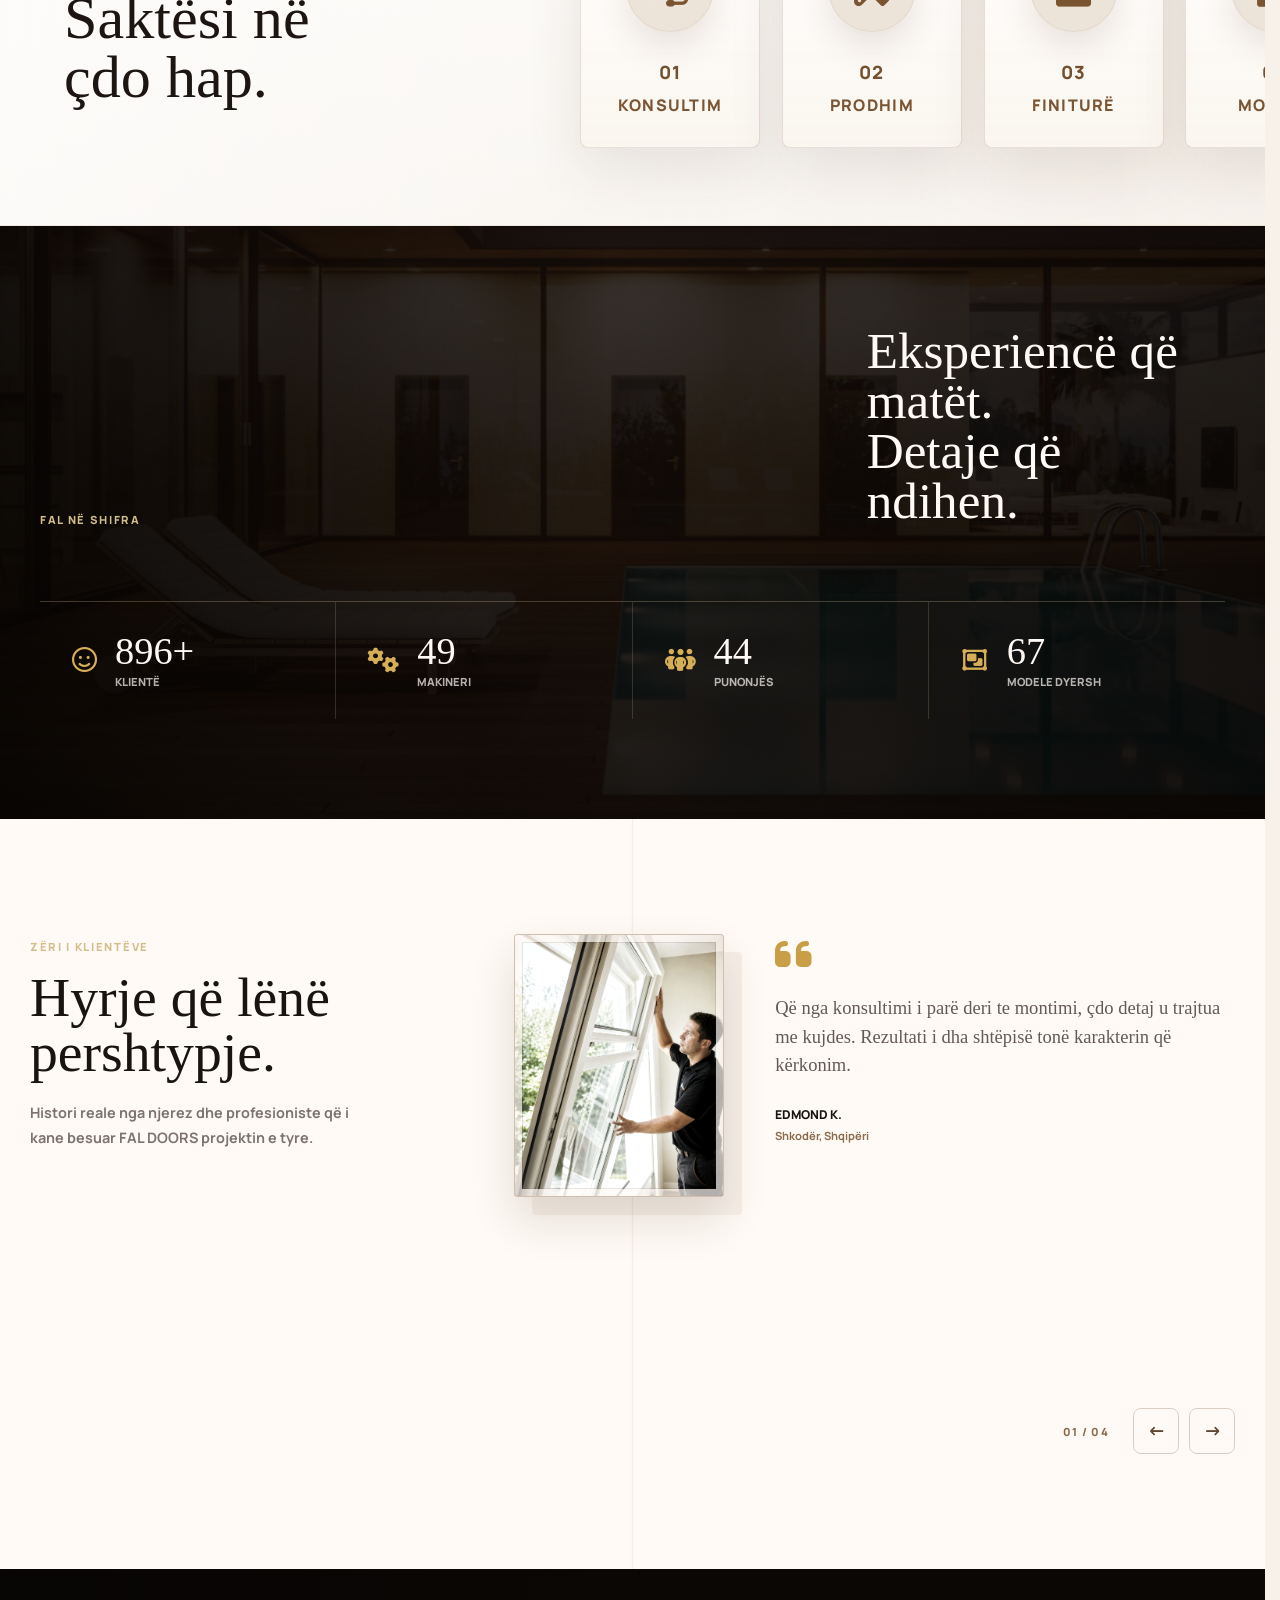
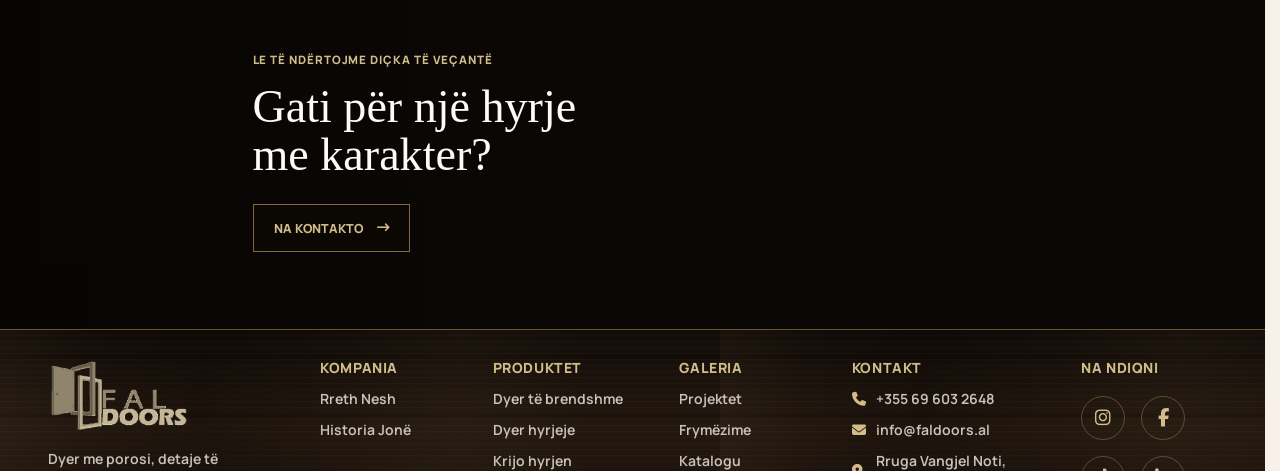
==== commit 717c123b: "Add reliable homepage navigation hub" ====
--- a/index.html
+++ b/index.html
@@ -34,7 +34,7 @@
       referrerpolicy="no-referrer"
     />
     <!-- Version stylesheet: all bold-version layout, color, type, and responsive rules. -->
-    <link rel="stylesheet" href="version-bold.css?v=20260629cta" />
+    <link rel="stylesheet" href="version-bold.css?v=20260719sitehub" />
     <!-- Shared floating-social stylesheet: reused by both visual versions. -->
     <link rel="stylesheet" href="shared-floating.css?v=20260628a" />
     <link rel="canonical" href="https://faldoors.al/" />
@@ -181,6 +181,17 @@
       </div>
     </header>
 
+    <nav class="fal-site-directory" aria-label="Të gjitha faqet">
+      <a href="index.html" aria-current="page">Kryefaqja</a>
+      <a href="version-bold-about.html">Rreth nesh</a>
+      <a href="version-bold-products.html">Produktet</a>
+      <a href="version-bold-projects.html">Projektet</a>
+      <a href="version-bold-gallery.html">Galeria</a>
+      <a href="version-bold-create.html">Krijo hyrjen</a>
+      <a href="version-bold-contact.html">Kontakt</a>
+      <a href="version-bold-quote.html">Kërkesë ofertë</a>
+    </nav>
+
     <!-- MAIN CONTENT: unique content for this page. -->
     <main class="version-bold-home">
       <!-- HERO: first screen with headline, primary CTA, and presentation video. -->
--- a/version-bold.css
+++ b/version-bold.css
@@ -598,6 +598,39 @@
  */
 body.fal-intro-active {
   overflow: hidden;
+}
+
+/* Reliable homepage directory: direct links work without the animated menu. */
+.fal-site-directory {
+  position: relative;
+  z-index: 20;
+  display: flex;
+  gap: 8px;
+  padding: 10px clamp(16px, 3vw, 42px);
+  overflow-x: auto;
+  border-bottom: 1px solid rgba(185, 151, 87, 0.22);
+  background: #120d09;
+  scrollbar-width: thin;
+}
+
+.fal-site-directory a {
+  flex: 0 0 auto;
+  padding: 9px 13px;
+  border: 1px solid rgba(255, 255, 255, 0.12);
+  border-radius: 999px;
+  color: #fffaf5;
+  font-size: 0.76rem;
+  font-weight: 800;
+  line-height: 1;
+  text-decoration: none;
+}
+
+.fal-site-directory a:hover,
+.fal-site-directory a:focus-visible,
+.fal-site-directory a[aria-current="page"] {
+  border-color: #b99757;
+  background: #b99757;
+  color: #17100b;
 }
 
 /* Cinematic homepage entrance */
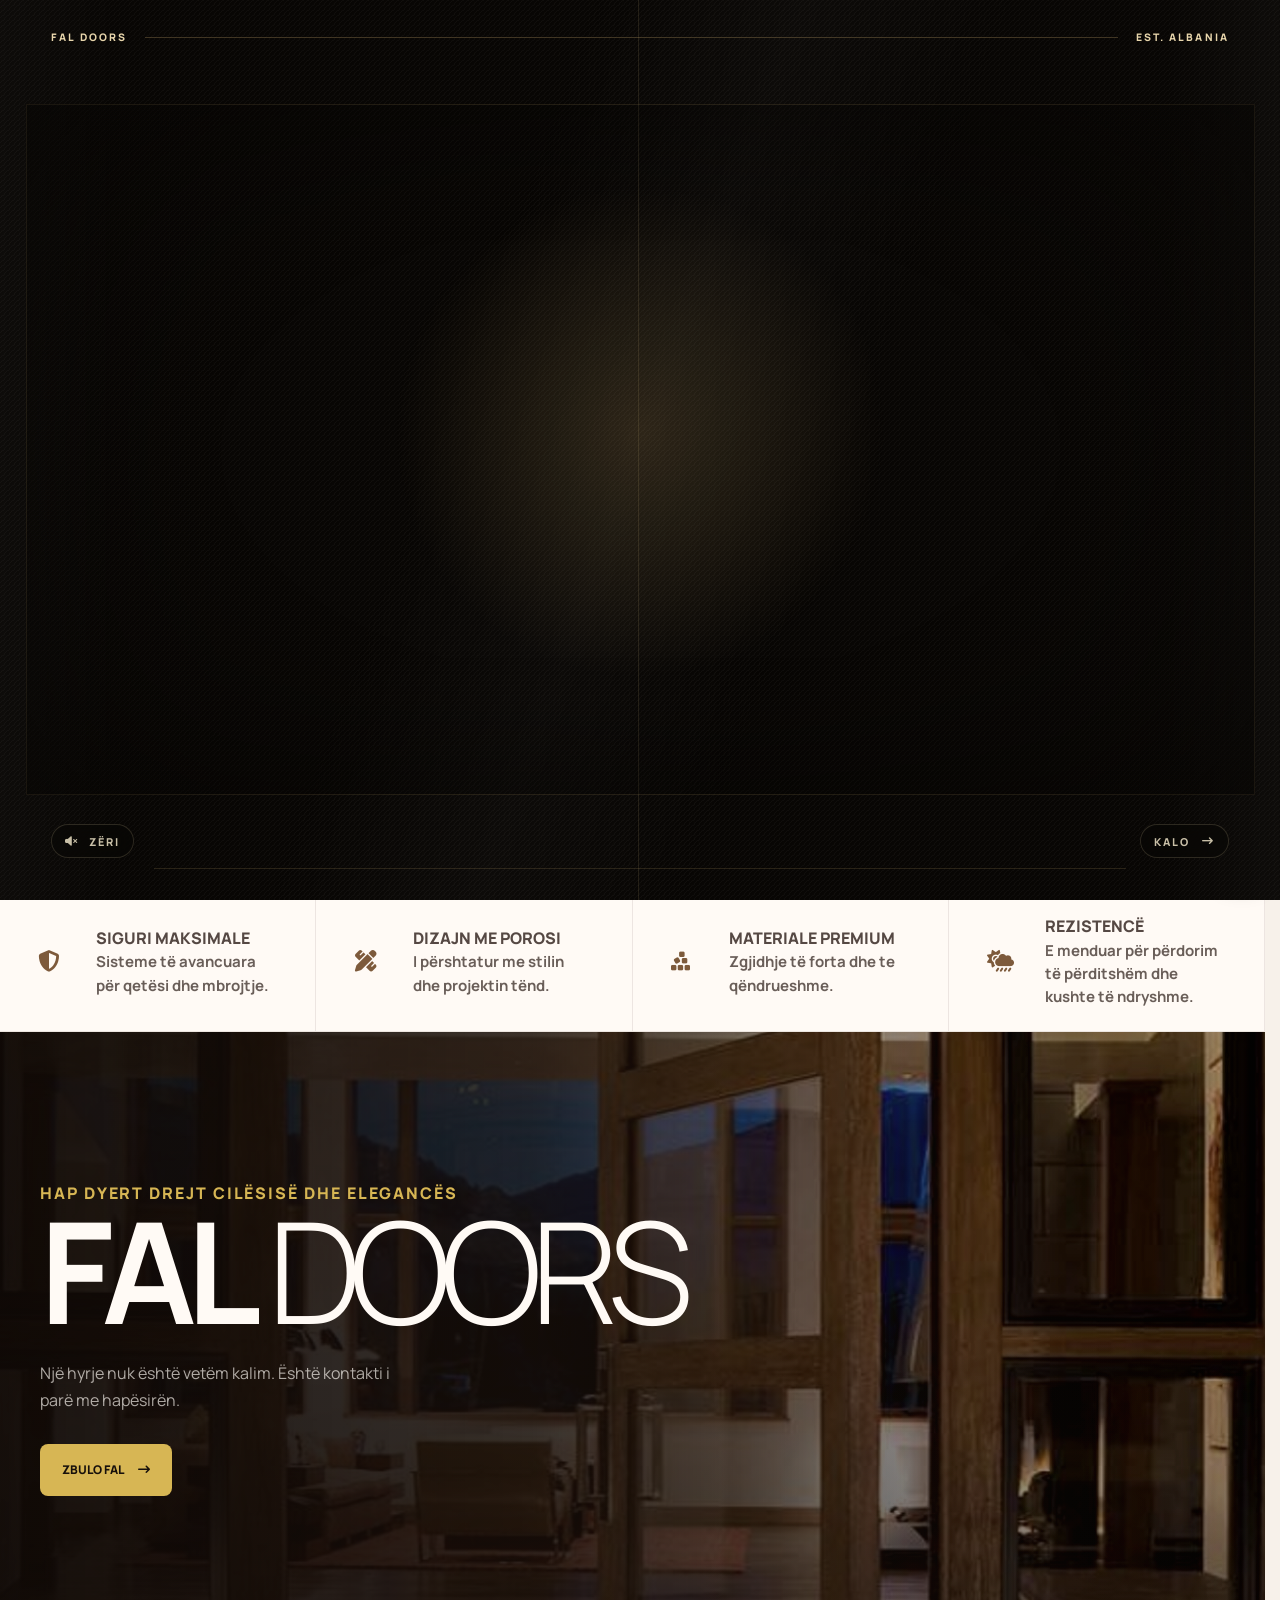
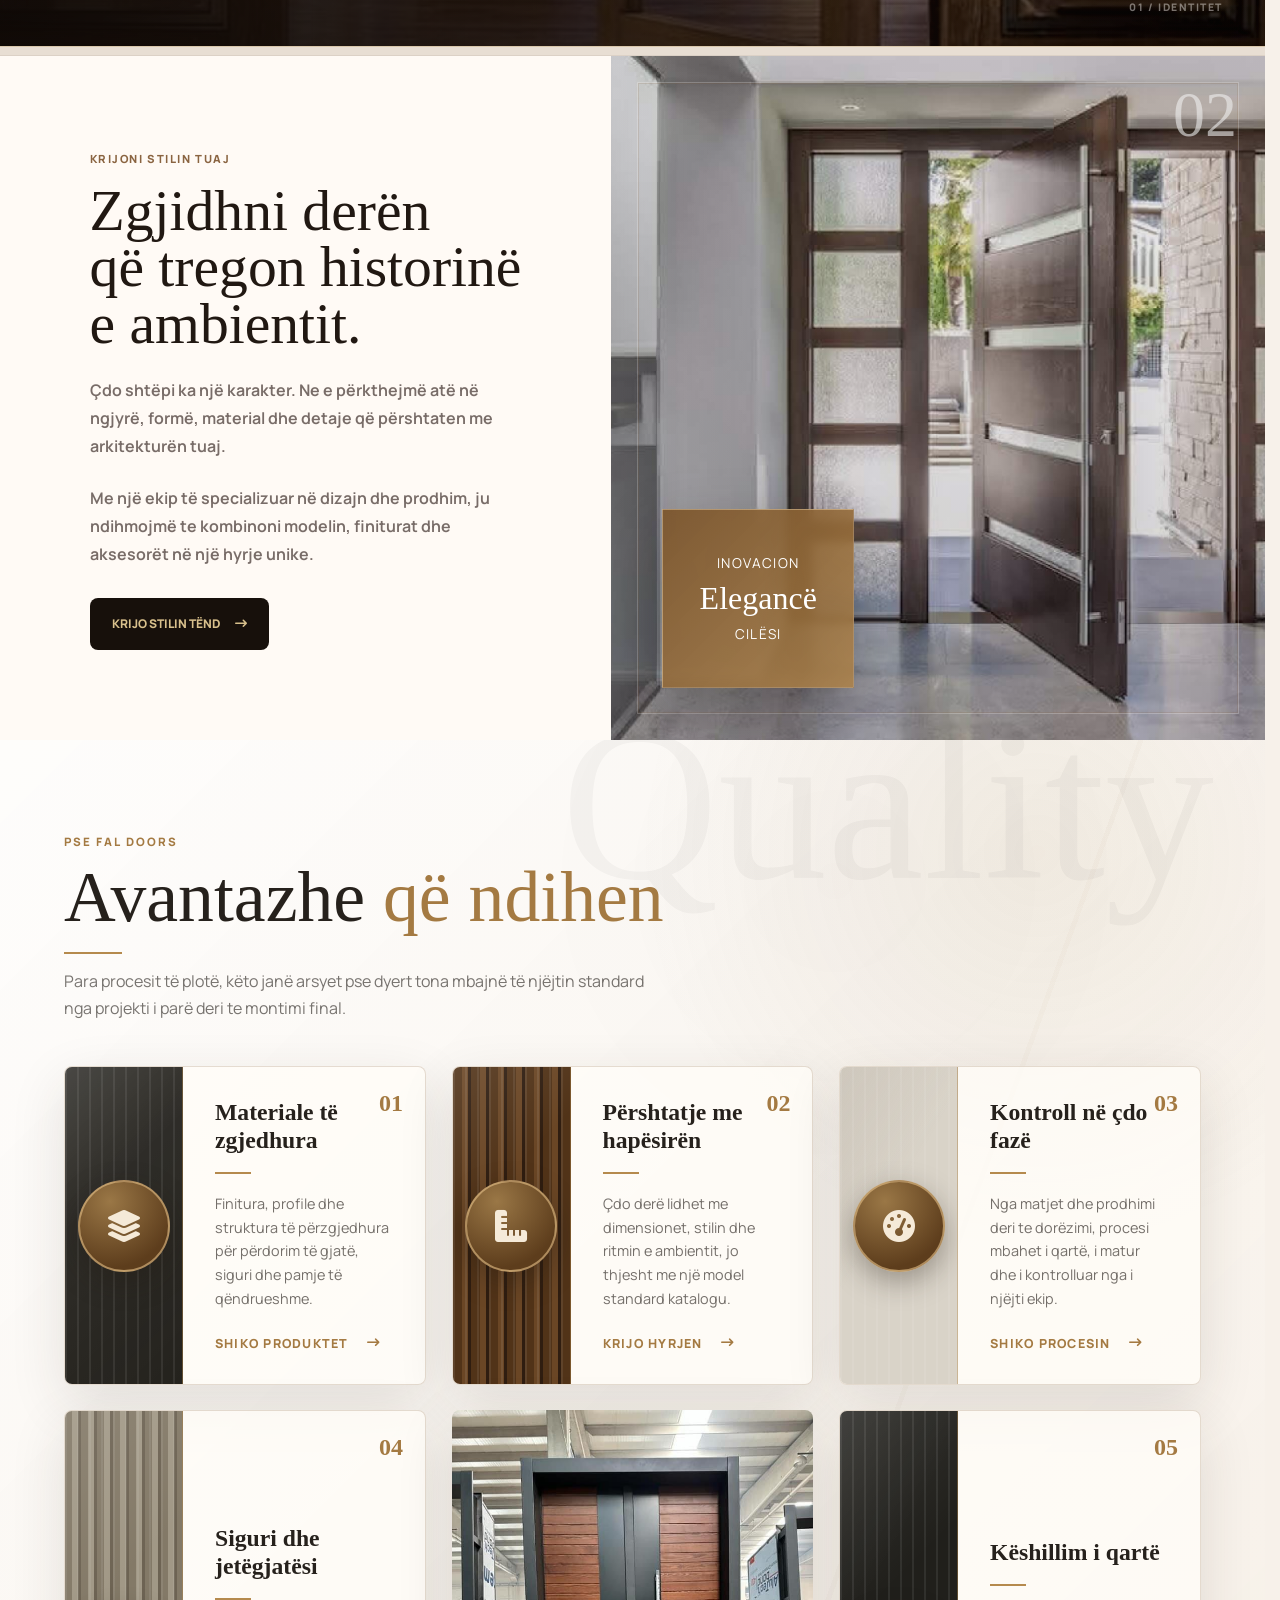
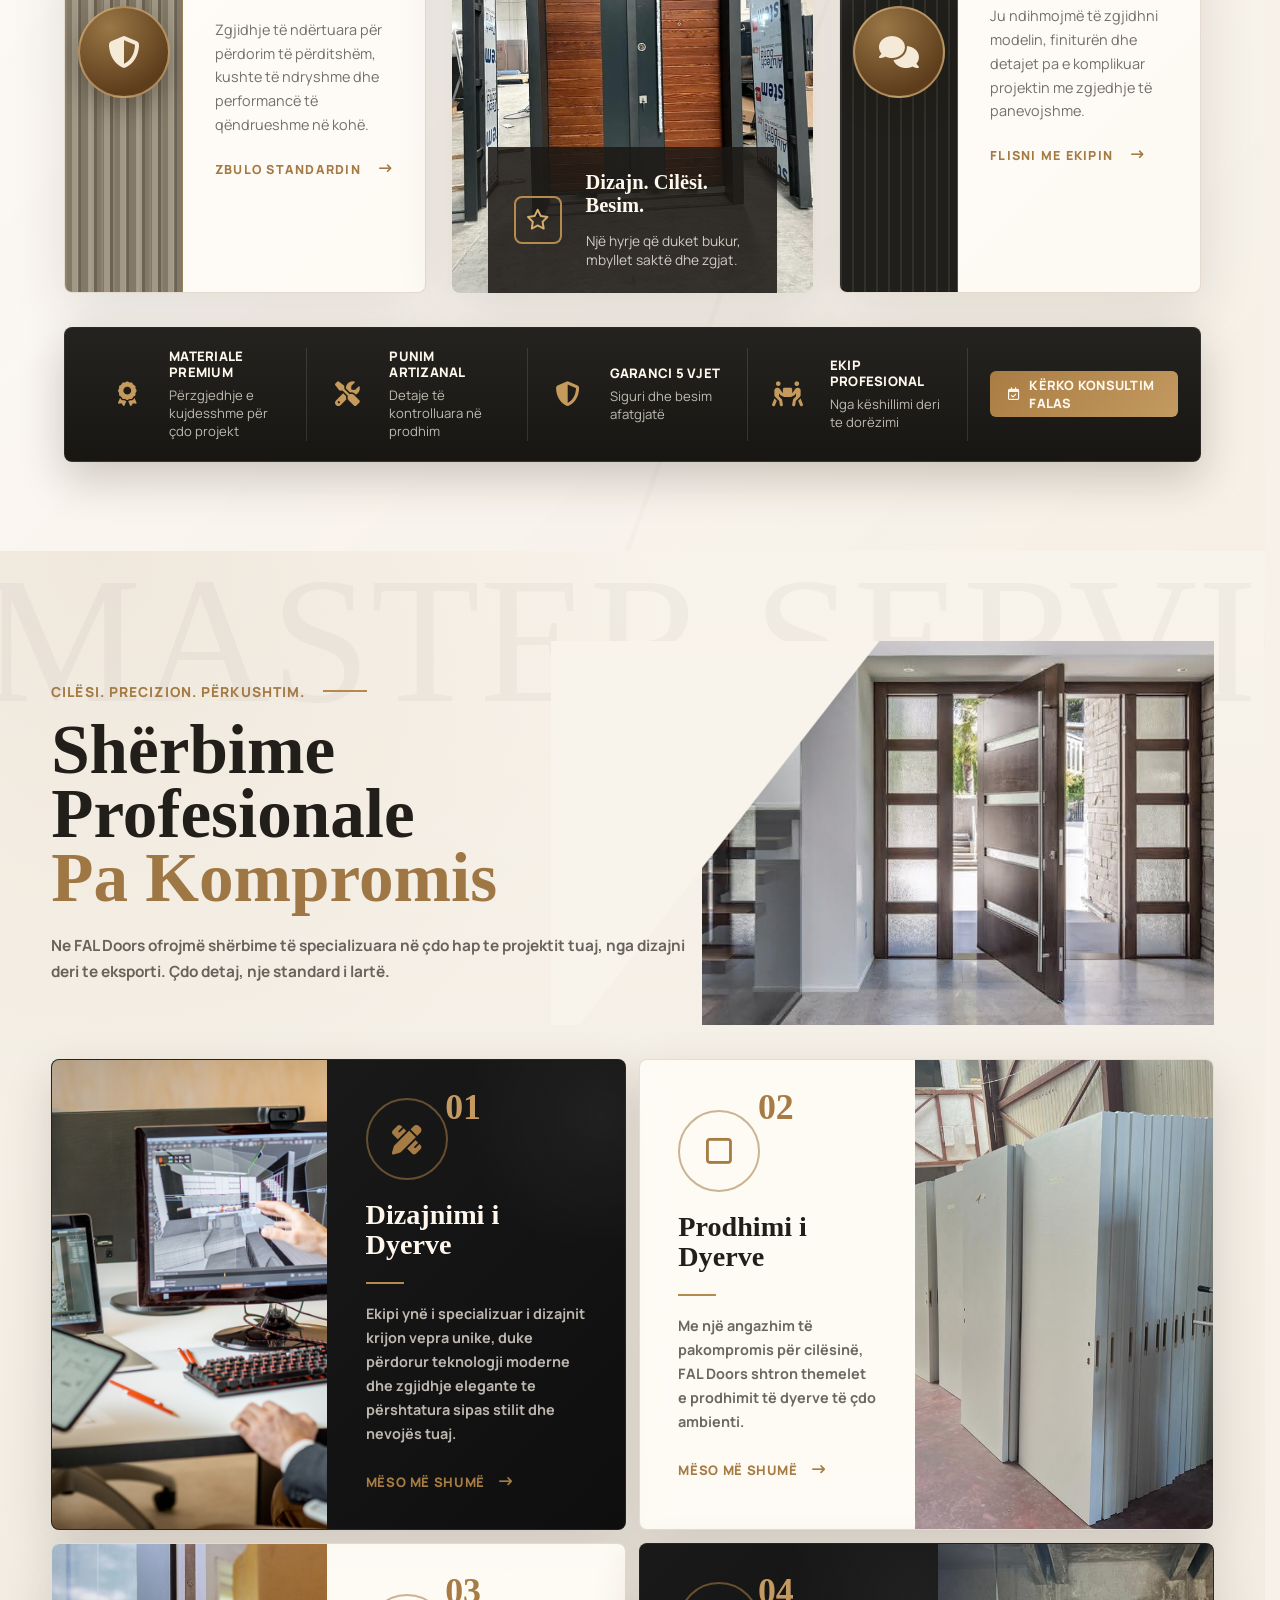
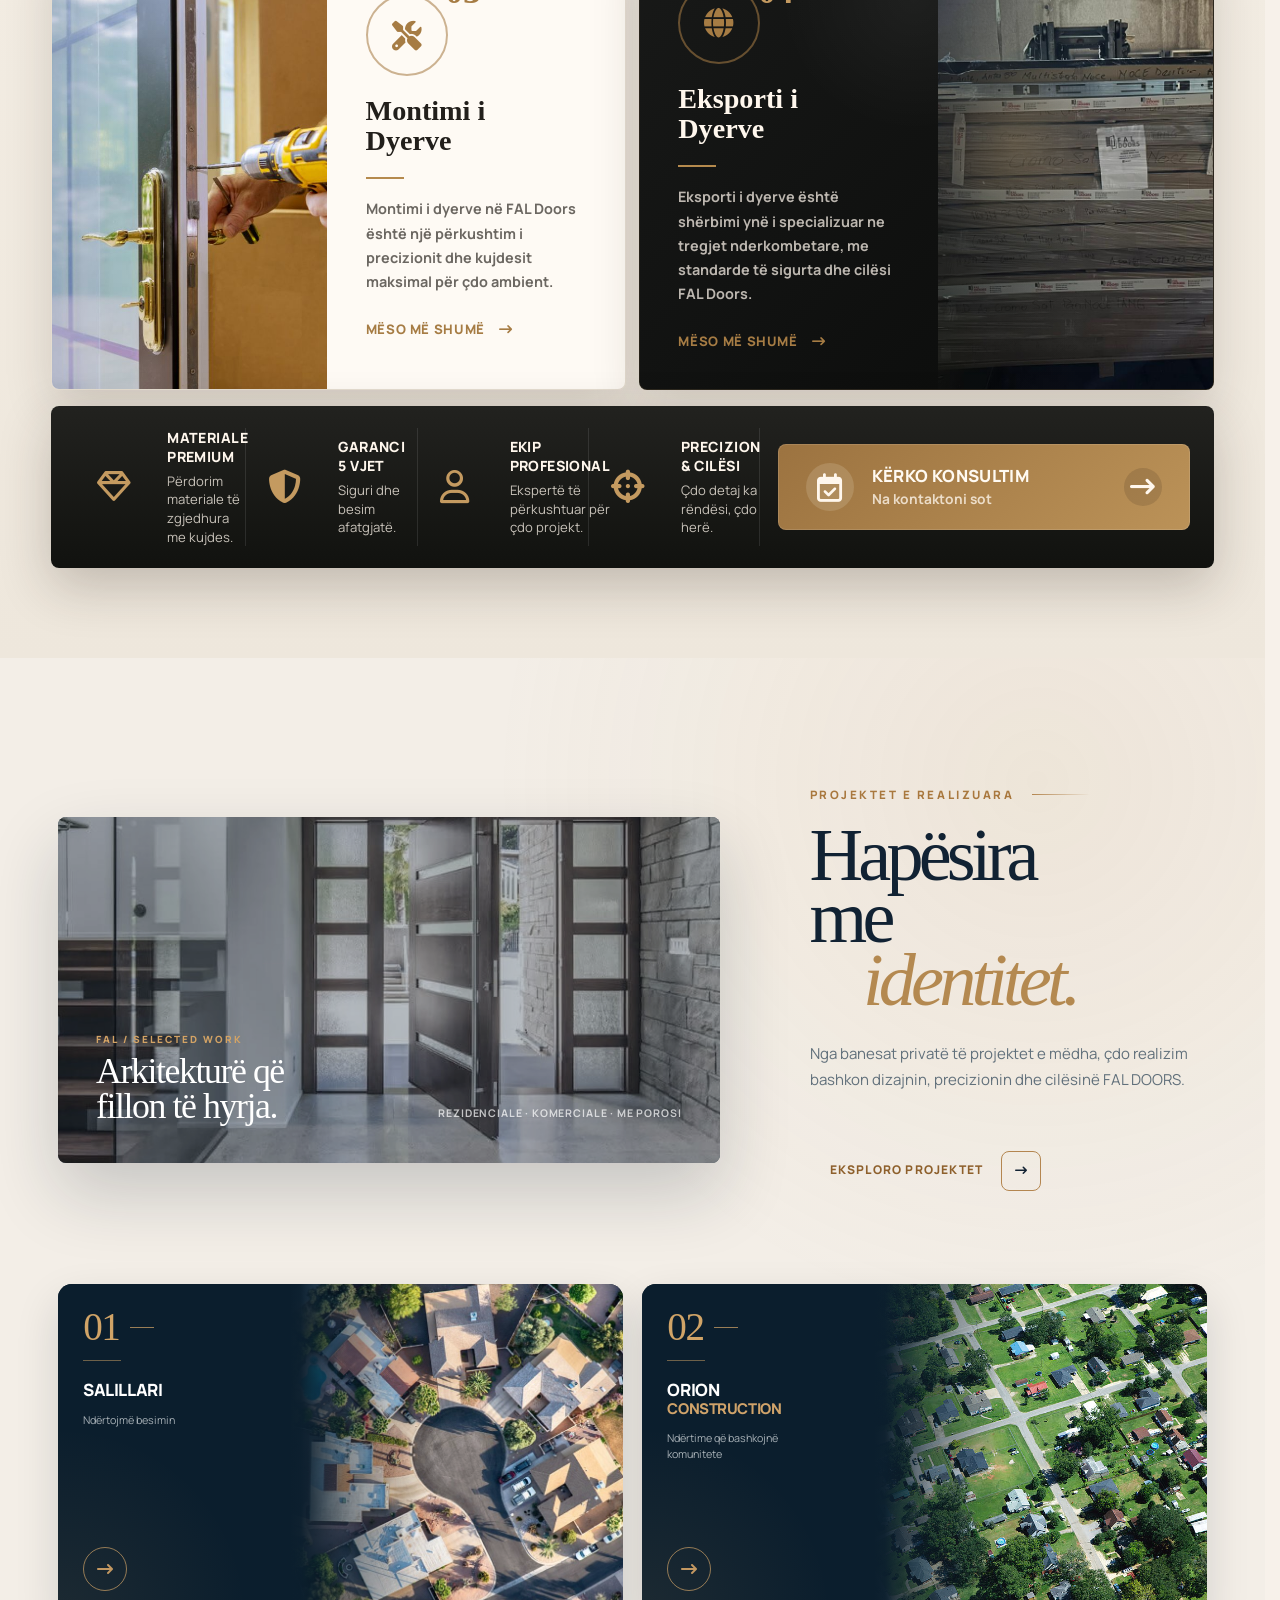
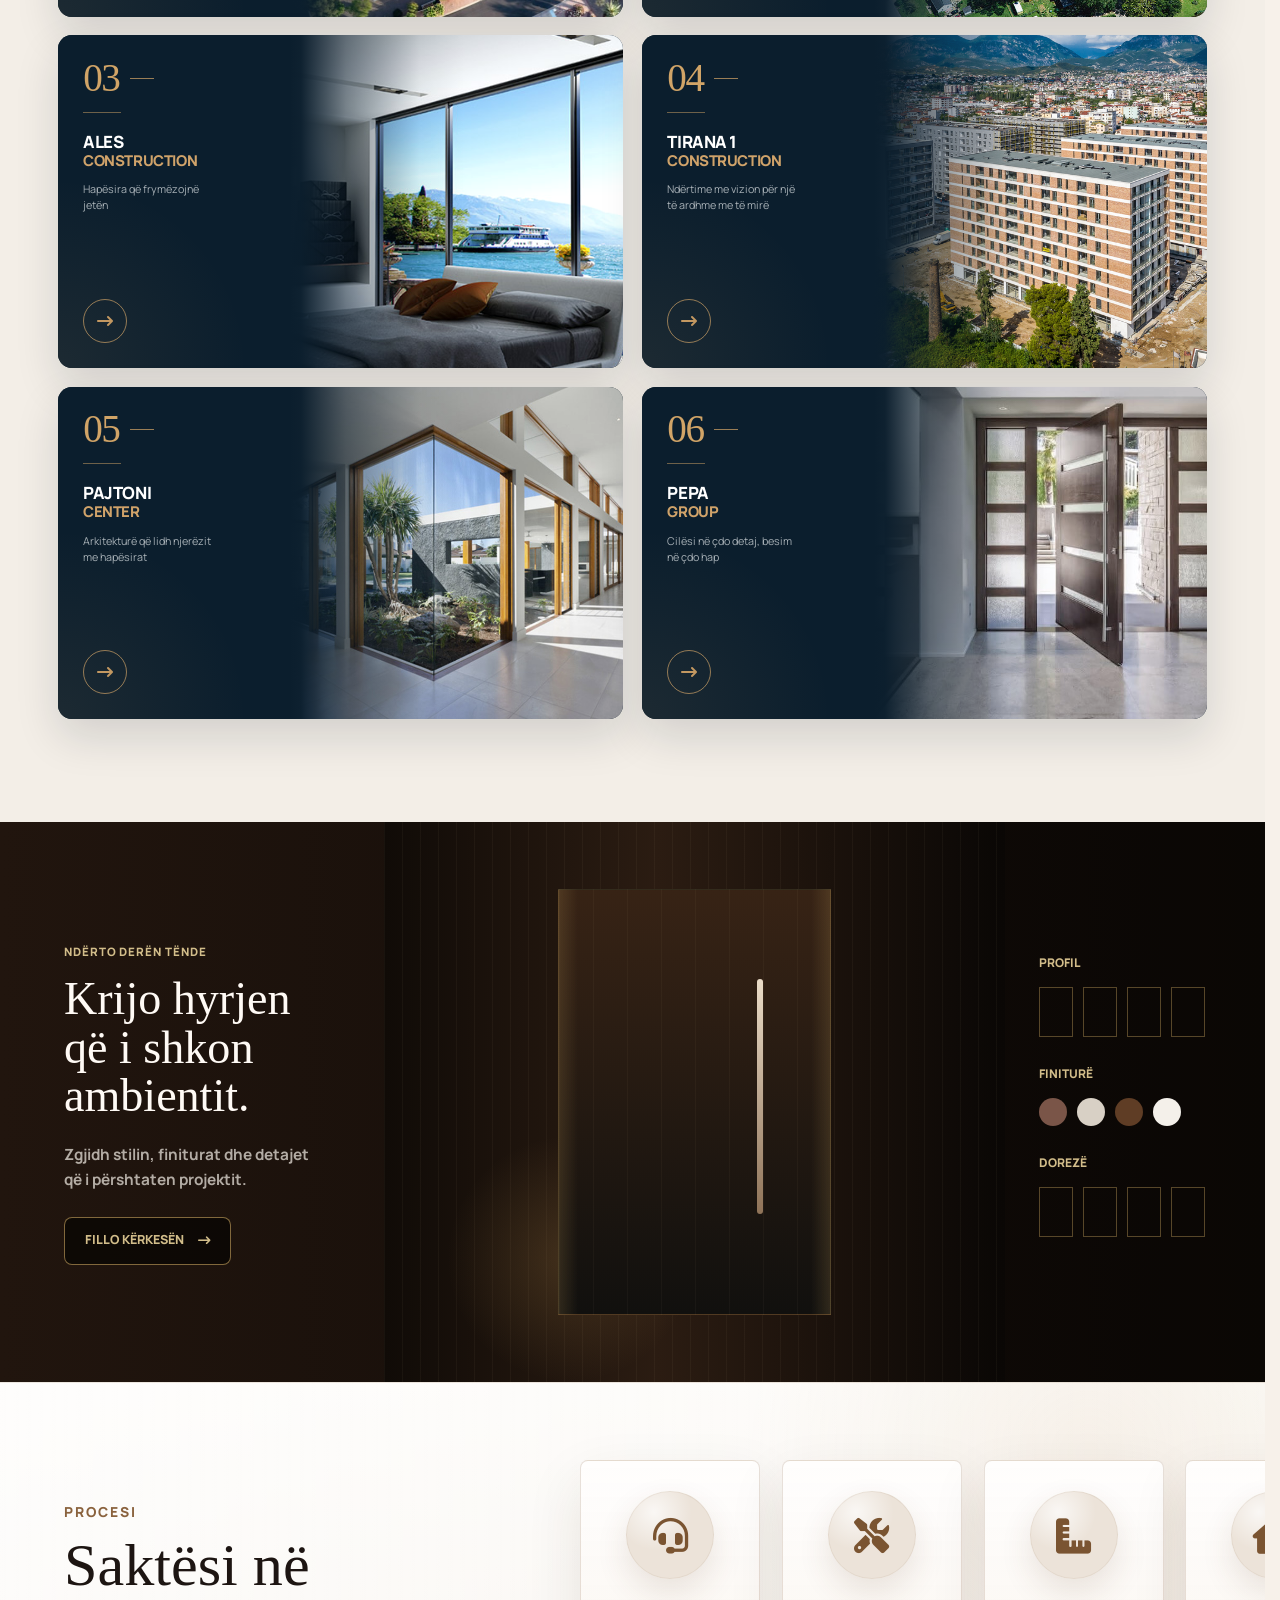
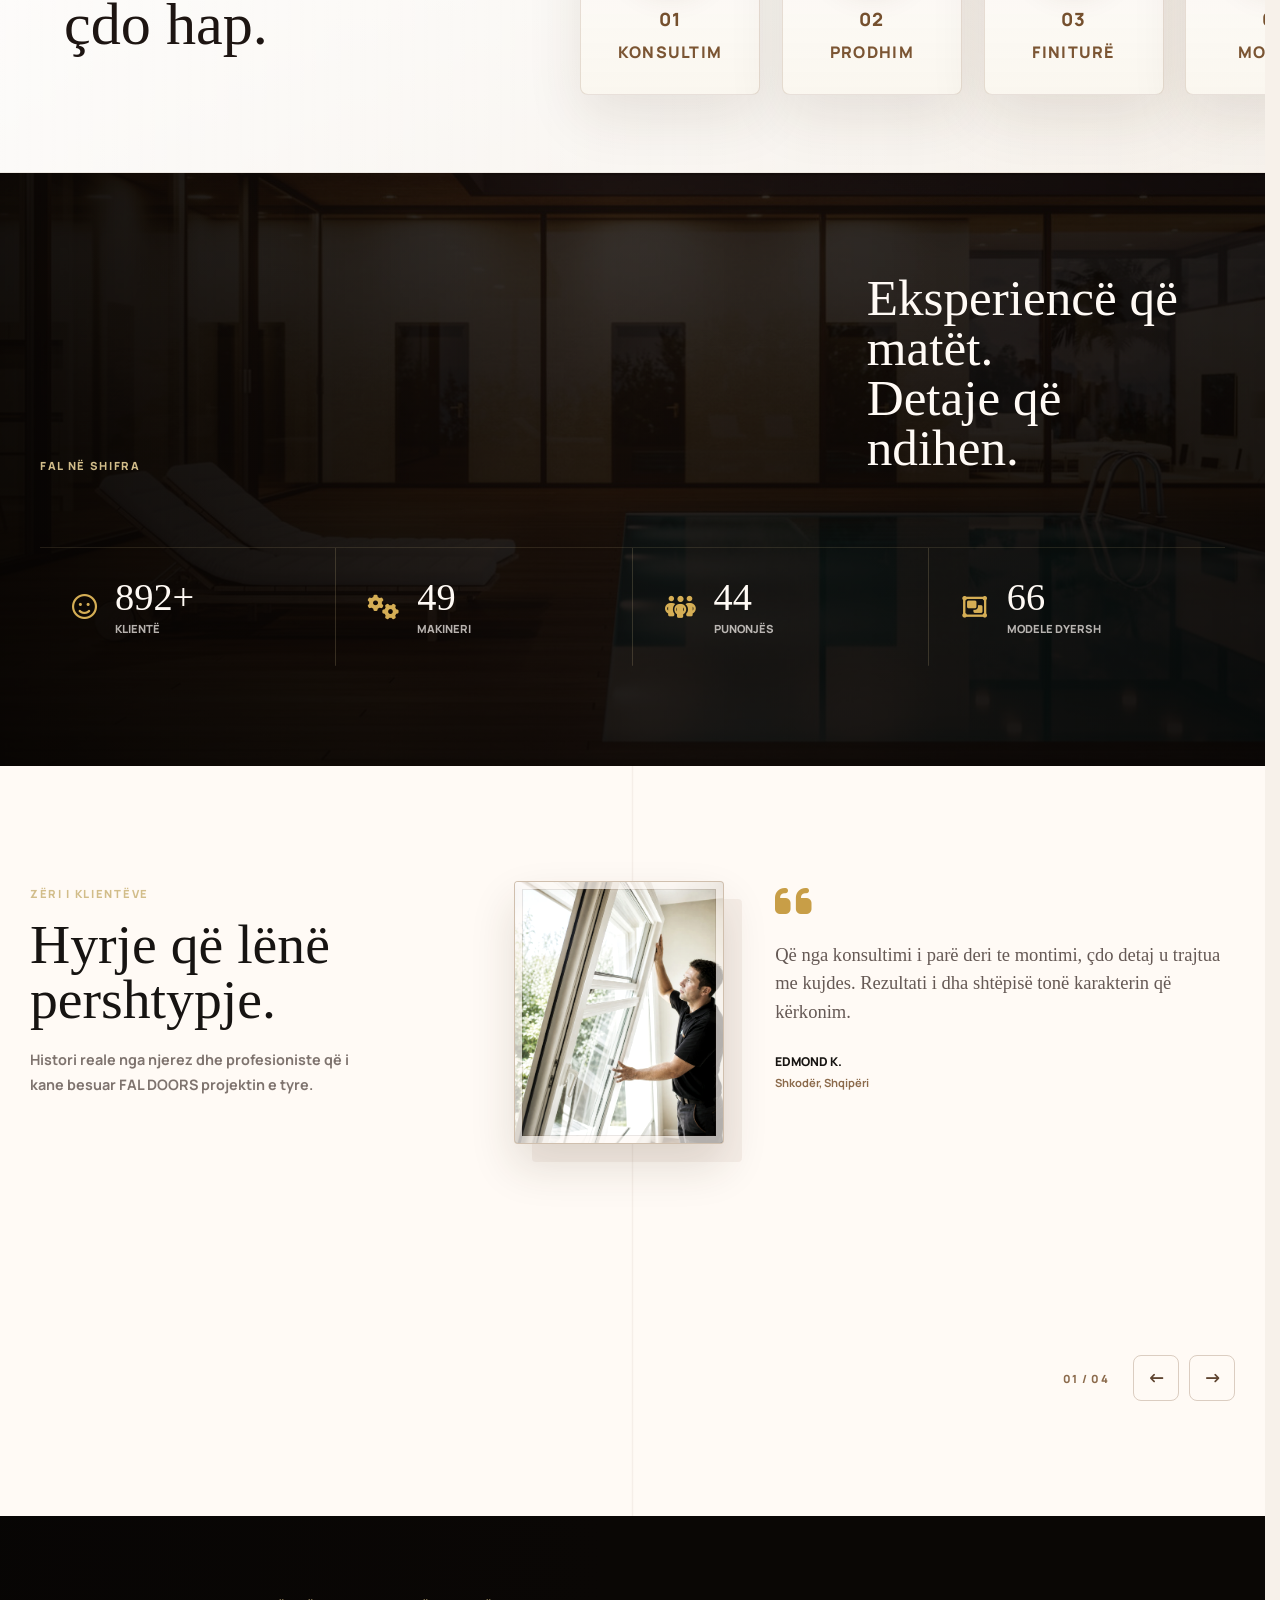
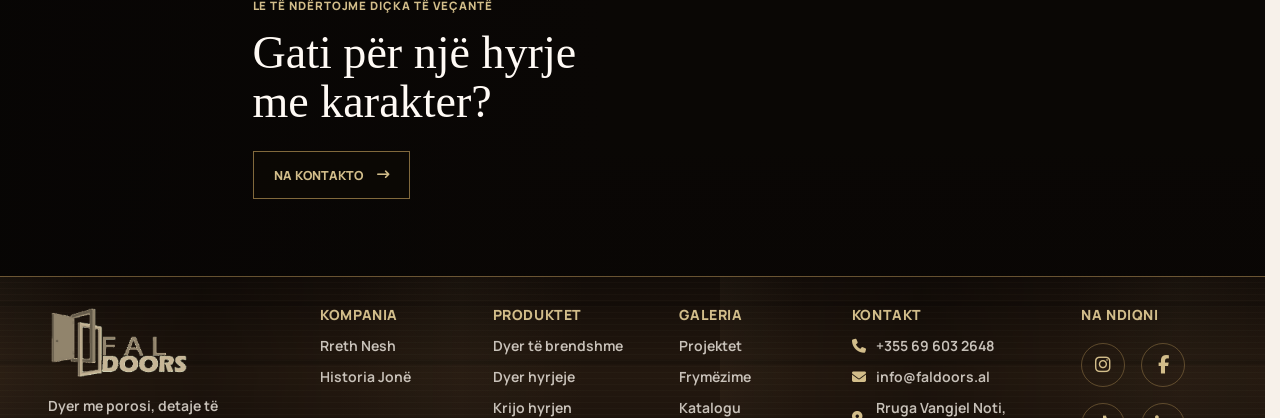
==== commit d2a0d94c: "Restore original site design and responsive navigation" ====
--- a/index.html
+++ b/index.html
@@ -34,13 +34,56 @@
       referrerpolicy="no-referrer"
     />
     <!-- Version stylesheet: all bold-version layout, color, type, and responsive rules. -->
-    <link rel="stylesheet" href="version-bold.css?v=20260719sitehub" />
+    <link rel="stylesheet" href="version-bold.css?v=20260629cta" />
     <!-- Shared floating-social stylesheet: reused by both visual versions. -->
     <link rel="stylesheet" href="shared-floating.css?v=20260628a" />
     <link rel="canonical" href="https://faldoors.al/" />
     <meta property="og:url" content="https://faldoors.al/" />
   </head>
   <body class="bold-home-page">
+    <!-- CINEMATIC INTRO: shown once për browsing session before the bold homepage. -->
+    <div class="fal-intro" id="falIntro" aria-label="FAL DOORS prezantim">
+      <div
+        class="fal-intro__panel fal-intro__panel--left"
+        aria-hidden="true"
+      ></div>
+      <div
+        class="fal-intro__panel fal-intro__panel--right"
+        aria-hidden="true"
+      ></div>
+      <div class="fal-intro__glow" aria-hidden="true"></div>
+      <div class="fal-intro__frame">
+        <video id="falIntroVideo" muted playsinline preload="auto">
+          <source src="images/fal-door-intro-9s-1080p.mp4" type="video/mp4" />
+        </video>
+      </div>
+      <div class="fal-intro__threshold" aria-hidden="true">
+        <span class="fal-intro__threshold-mark">FAL</span>
+        <i></i>
+        <span class="fal-intro__threshold-copy">HYRJE ME IDENTITET</span>
+      </div>
+      <div class="fal-intro__topline" aria-hidden="true">
+        <span>FAL DOORS</span><i></i><span>EST. ALBANIA</span>
+      </div>
+      <button
+        class="fal-intro__skip"
+        type="button"
+        aria-label="Kalo prezantimin"
+      >
+        <span>Kalo</span
+        ><i class="fa-solid fa-arrow-right-long" aria-hidden="true"></i>
+      </button>
+      <button
+        class="fal-intro__sound"
+        type="button"
+        aria-label="Aktivizo zërin"
+        aria-pressed="false"
+      >
+        <i class="fa-solid fa-volume-xmark" aria-hidden="true"></i
+        ><span>Zëri</span>
+      </button>
+      <div class="fal-intro__progress" aria-hidden="true"><i></i></div>
+    </div>
     <!-- PAGE STRUCTURE: floating social links, header/navigation, page-specific main content, footer, shared JavaScript. -->
     <!-- FLOATING SOCIAL BAR: quick external links that stay visible while scrolling. -->
     <div class="floating-social" aria-label="Linqë të shpejta sociale">
@@ -180,17 +223,6 @@
         </div>
       </div>
     </header>
-
-    <nav class="fal-site-directory" aria-label="Të gjitha faqet">
-      <a href="index.html" aria-current="page">Kryefaqja</a>
-      <a href="version-bold-about.html">Rreth nesh</a>
-      <a href="version-bold-products.html">Produktet</a>
-      <a href="version-bold-projects.html">Projektet</a>
-      <a href="version-bold-gallery.html">Galeria</a>
-      <a href="version-bold-create.html">Krijo hyrjen</a>
-      <a href="version-bold-contact.html">Kontakt</a>
-      <a href="version-bold-quote.html">Kërkesë ofertë</a>
-    </nav>
 
     <!-- MAIN CONTENT: unique content for this page. -->
     <main class="version-bold-home">
@@ -1213,7 +1245,7 @@
     </footer>
     <!-- SHARED SCRIPT: enables nav, language, form, and configurator interactions. -->
     <script src="language.js?v=20260701k"></script>
-    <script src="version-bold.js?v=20260719navfix4"></script>
+    <script src="version-bold.js?v=20260629cta"></script>
   </body>
 </html>
 
--- a/version-bold.css
+++ b/version-bold.css
@@ -598,39 +598,6 @@
  */
 body.fal-intro-active {
   overflow: hidden;
-}
-
-/* Reliable homepage directory: direct links work without the animated menu. */
-.fal-site-directory {
-  position: relative;
-  z-index: 20;
-  display: flex;
-  gap: 8px;
-  padding: 10px clamp(16px, 3vw, 42px);
-  overflow-x: auto;
-  border-bottom: 1px solid rgba(185, 151, 87, 0.22);
-  background: #120d09;
-  scrollbar-width: thin;
-}
-
-.fal-site-directory a {
-  flex: 0 0 auto;
-  padding: 9px 13px;
-  border: 1px solid rgba(255, 255, 255, 0.12);
-  border-radius: 999px;
-  color: #fffaf5;
-  font-size: 0.76rem;
-  font-weight: 800;
-  line-height: 1;
-  text-decoration: none;
-}
-
-.fal-site-directory a:hover,
-.fal-site-directory a:focus-visible,
-.fal-site-directory a[aria-current="page"] {
-  border-color: #b99757;
-  background: #b99757;
-  color: #17100b;
 }
 
 /* Cinematic homepage entrance */
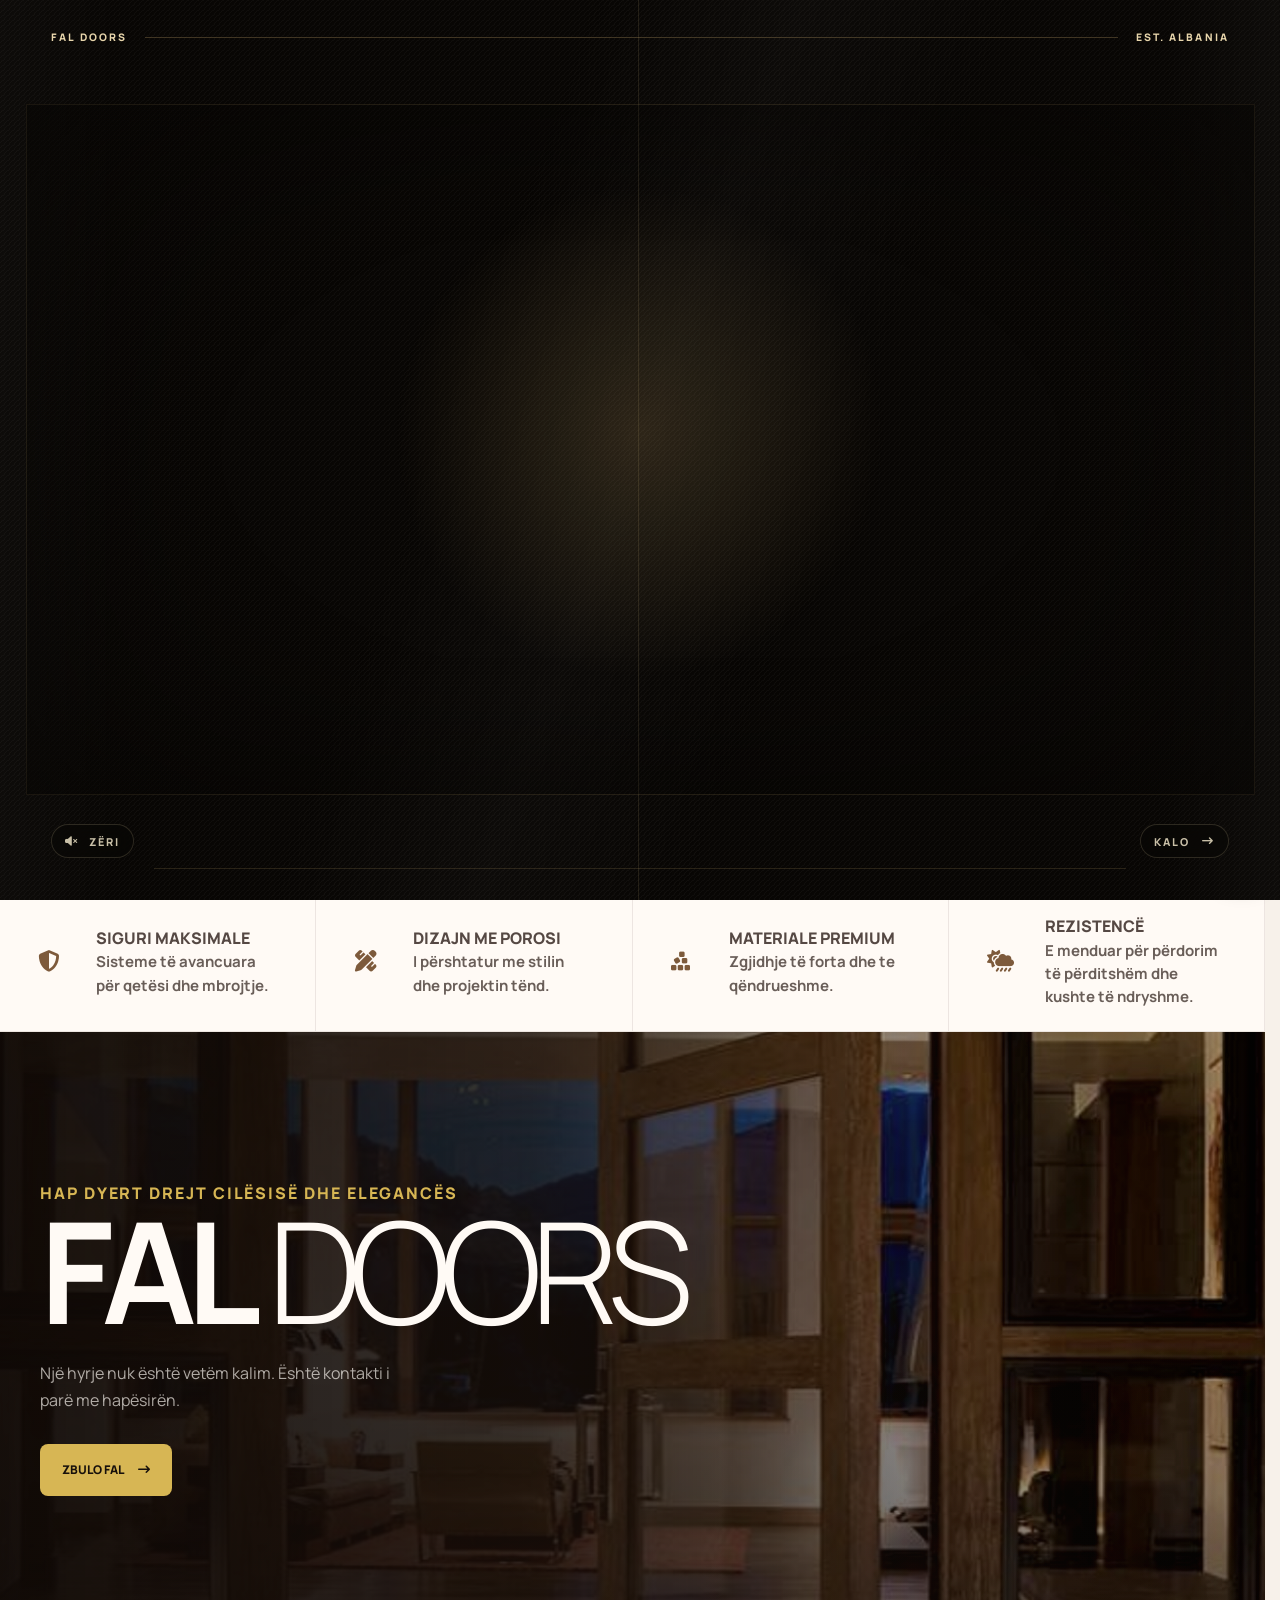
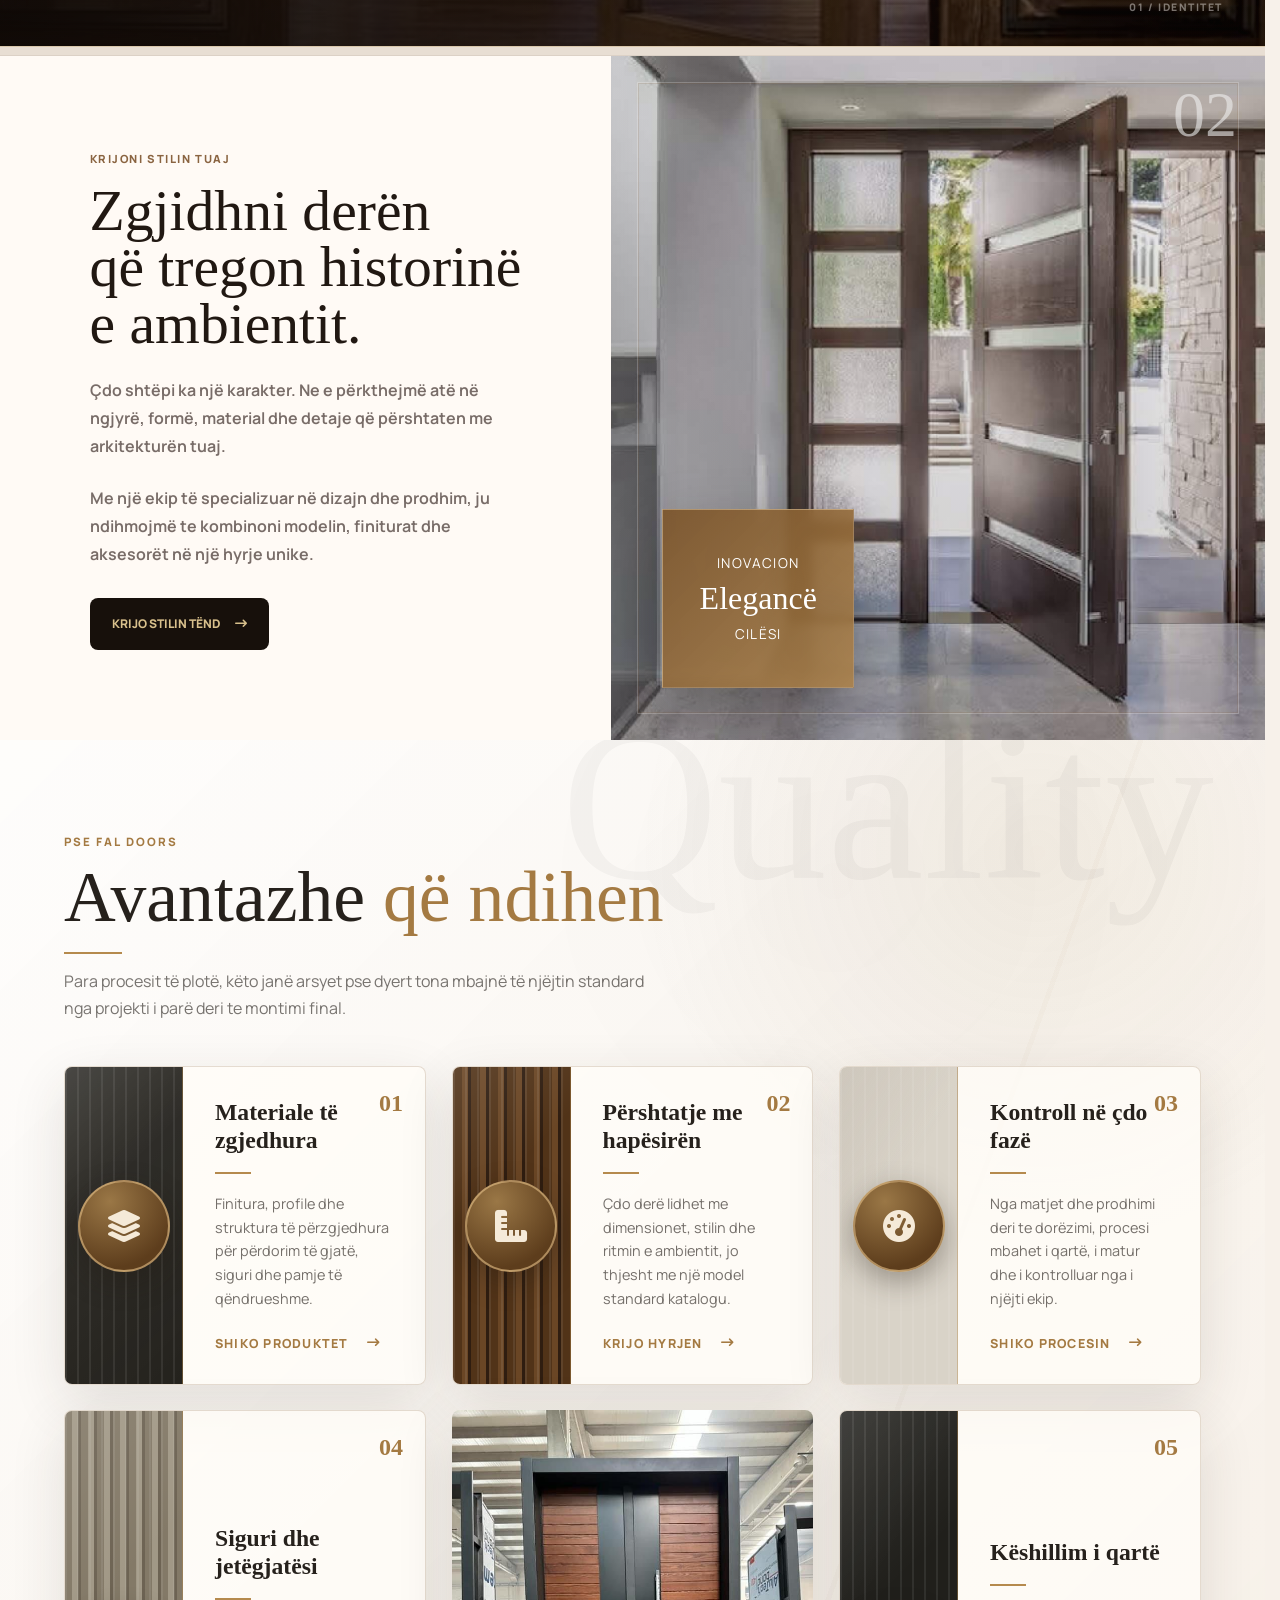
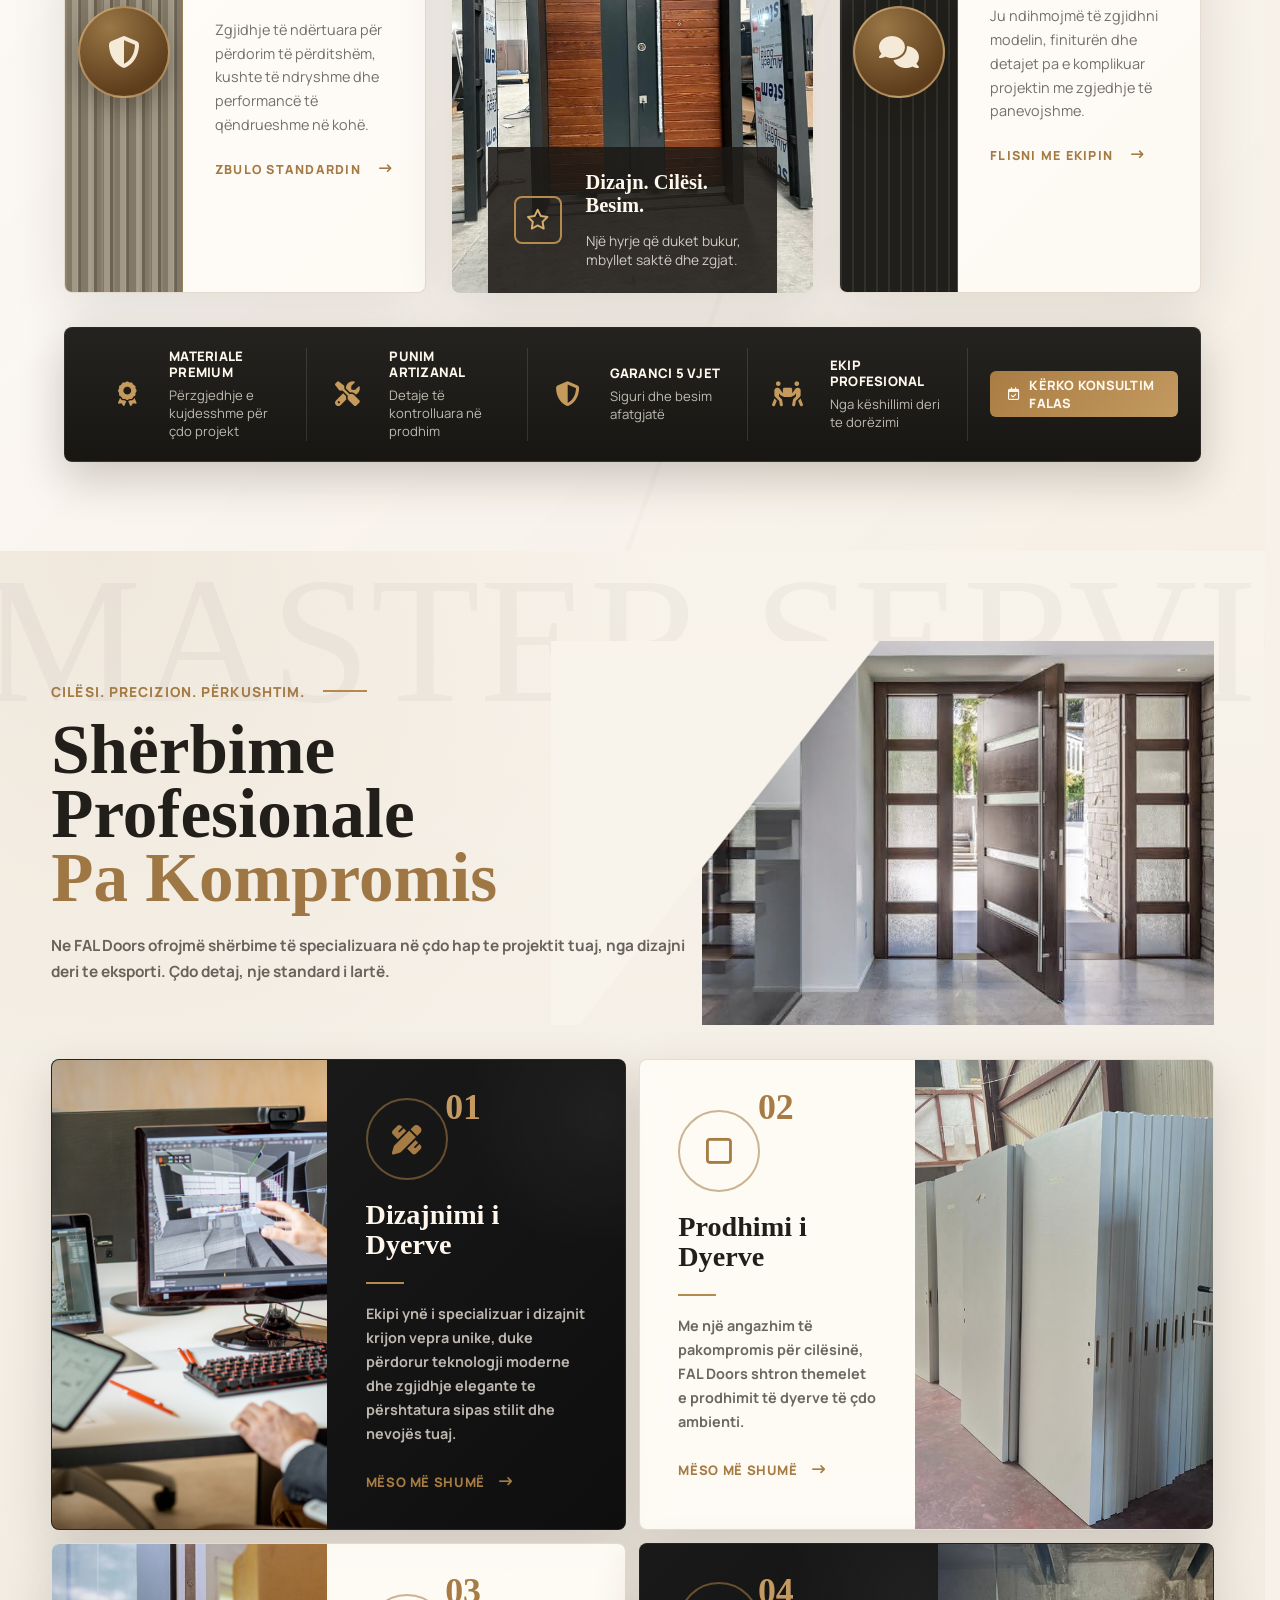
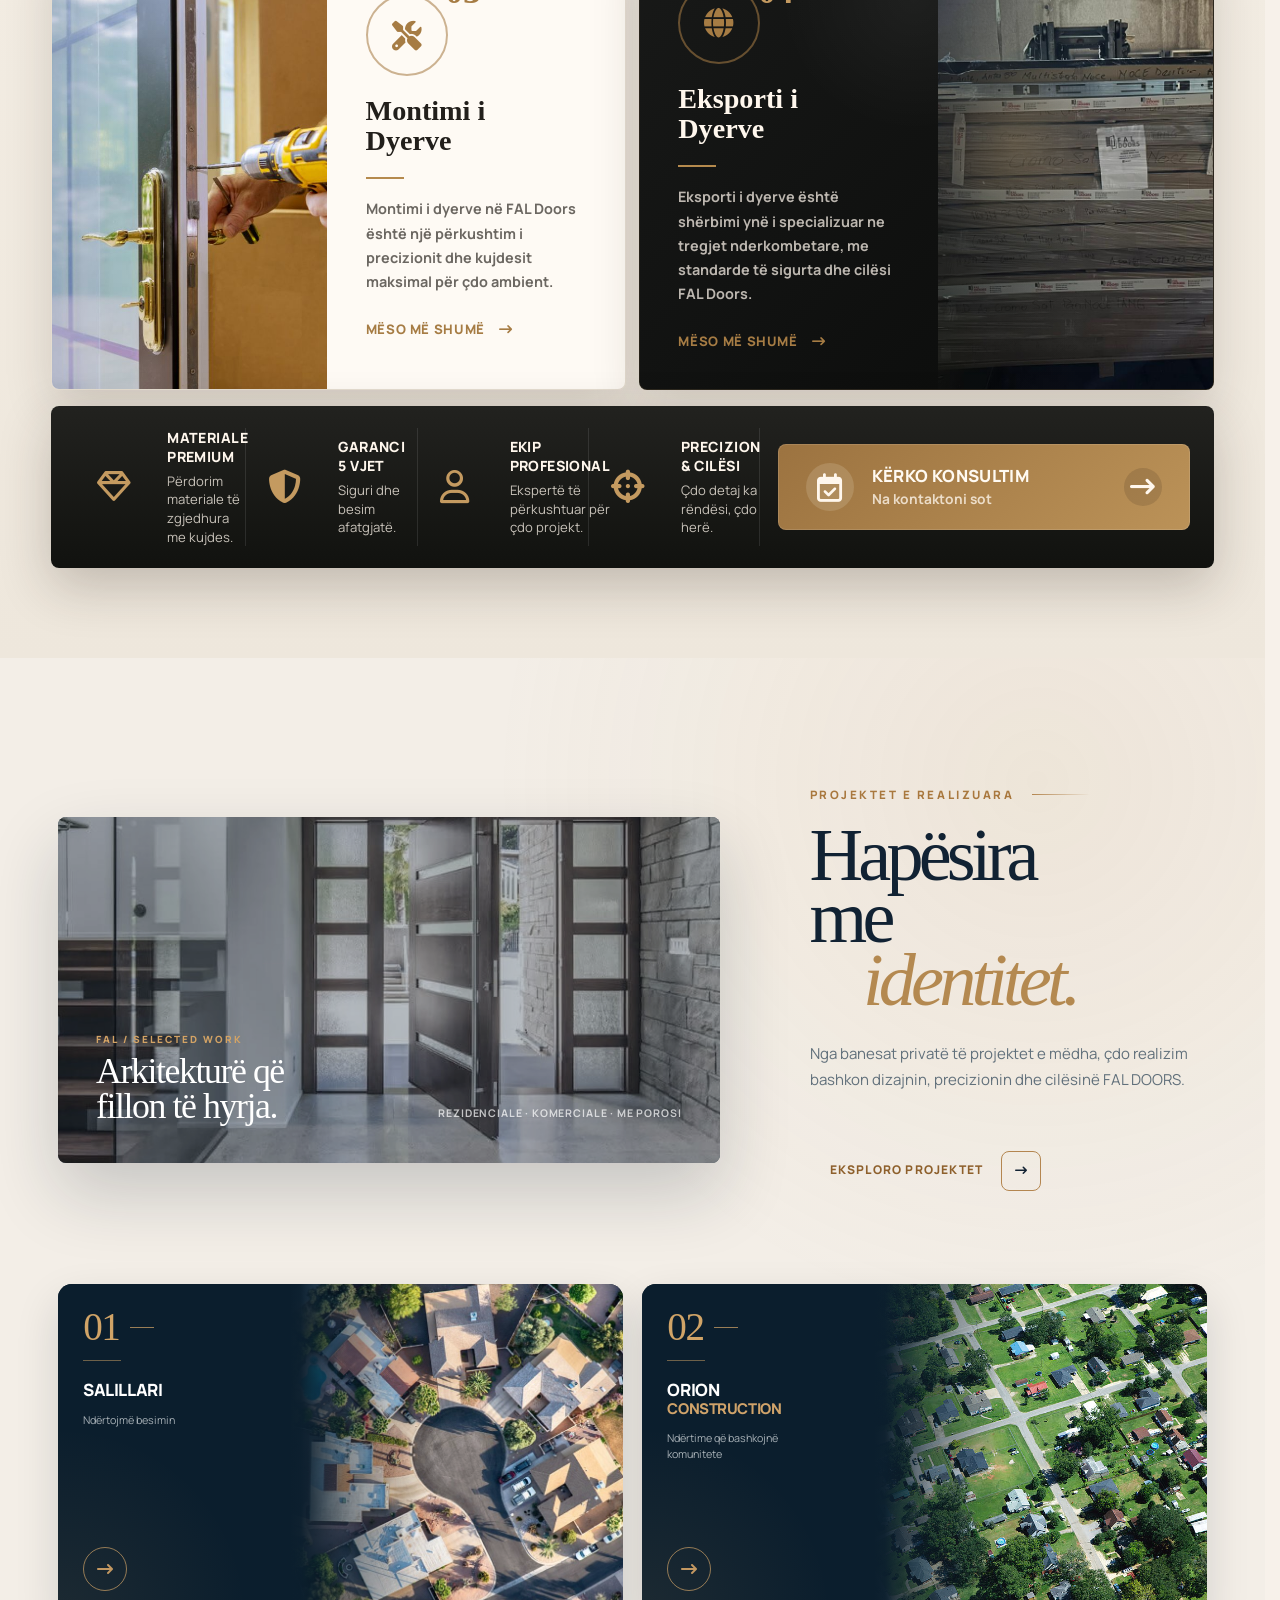
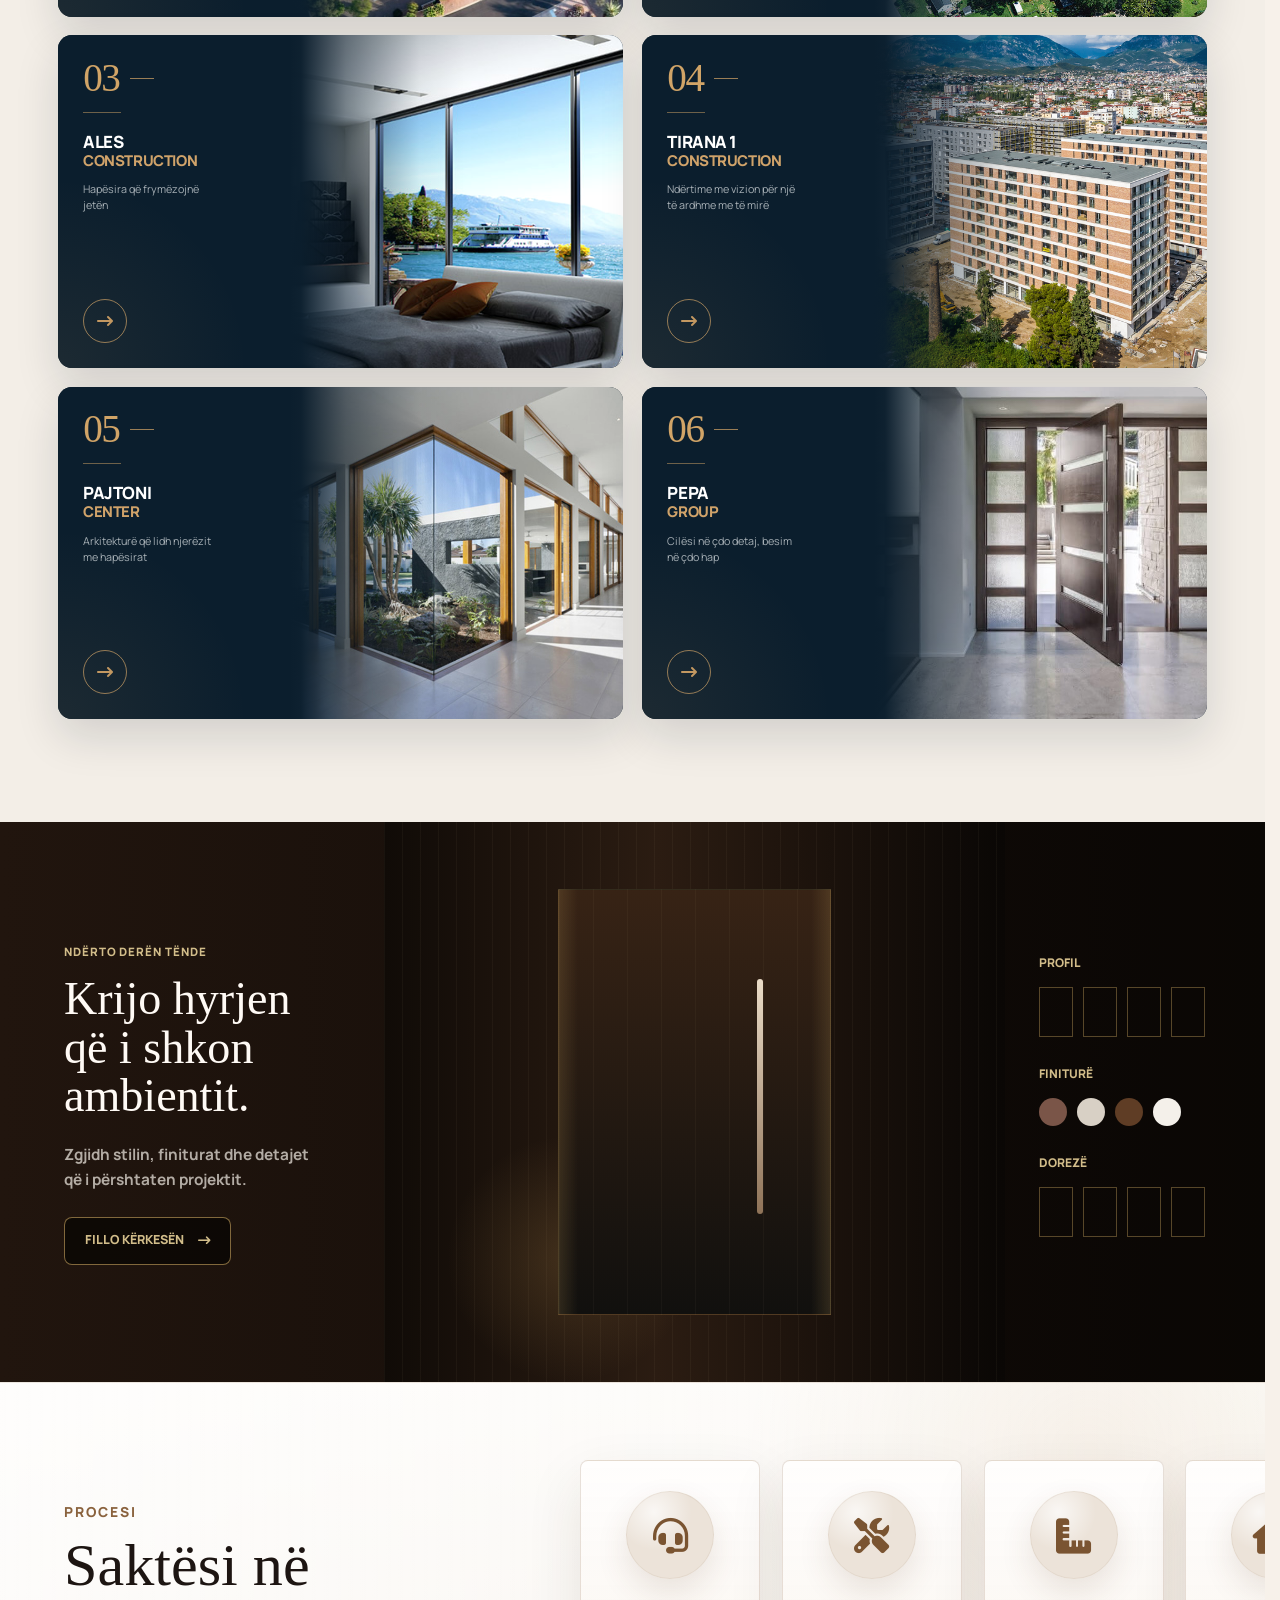
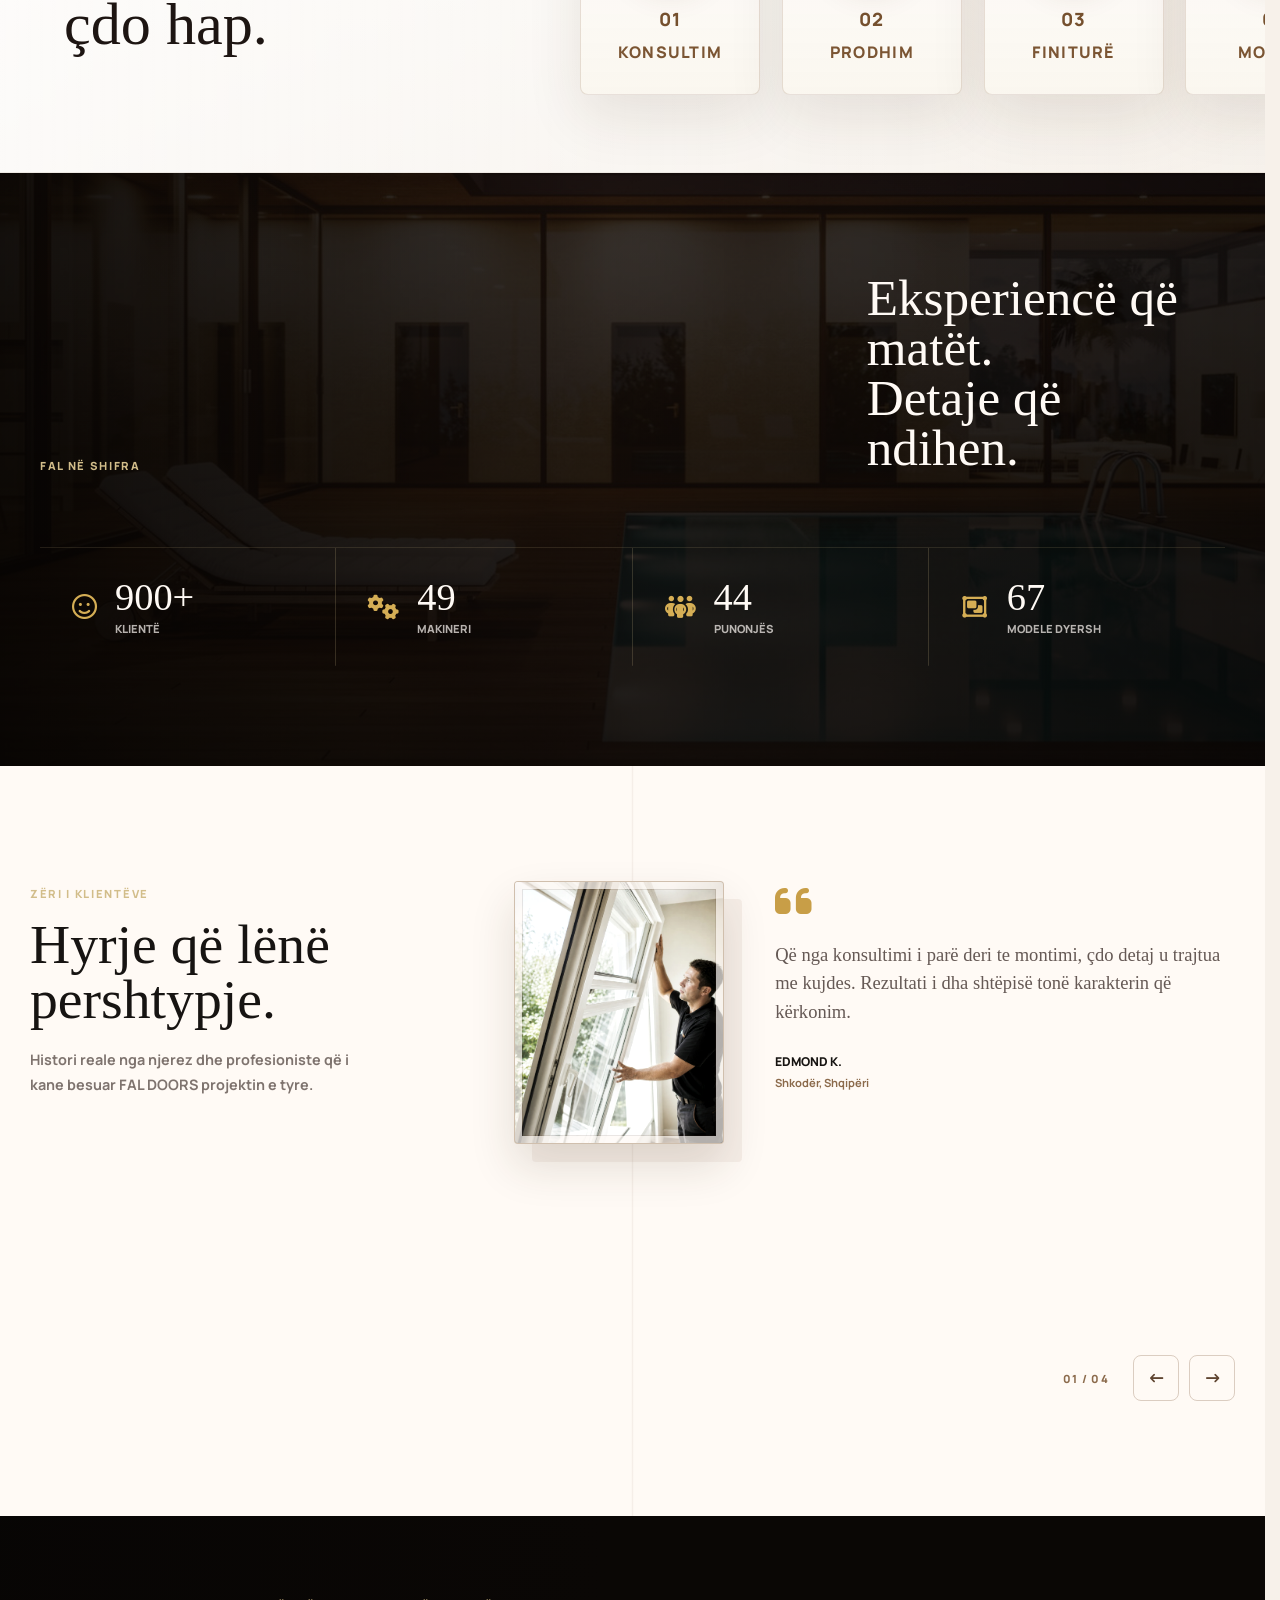
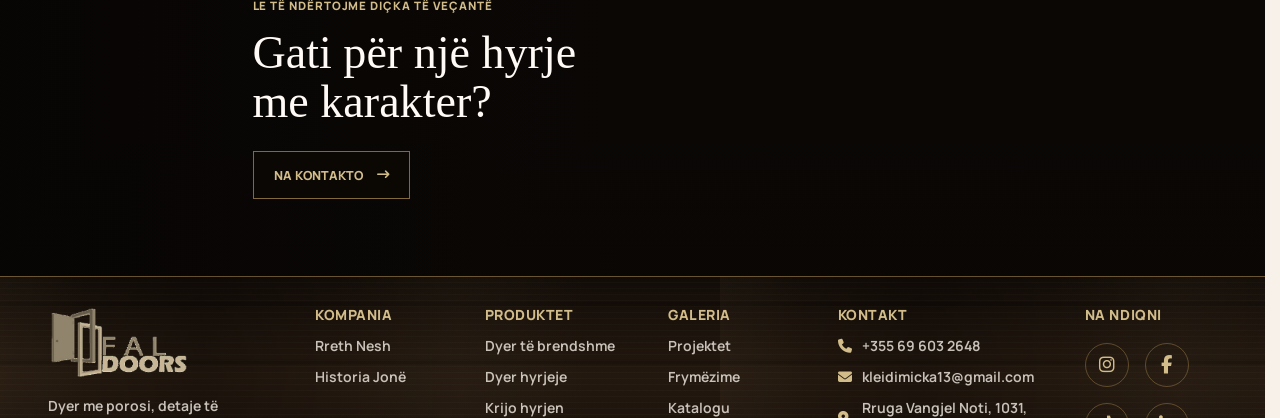
==== commit 27c8c77f: "Route contact forms to current email" ====
--- a/index.html
+++ b/index.html
@@ -1168,9 +1168,9 @@
             <i class="fa-solid fa-phone" aria-hidden="true"></i>
             <span>+355 69 603 2648</span>
           </a>
-          <a href="mailto:info@faldoors.al" data-contact="email">
+          <a href="mailto:kleidimicka13@gmail.com" data-contact="email">
             <i class="fa-solid fa-envelope" aria-hidden="true"></i>
-            <span>info@faldoors.al</span>
+            <span>kleidimicka13@gmail.com</span>
           </a>
           <a
             href="https://www.google.com/maps/dir/?api=1&amp;destination=Rruga+Vangjel+Noti%2C+1031%2C+Tirana%2C+Albania"
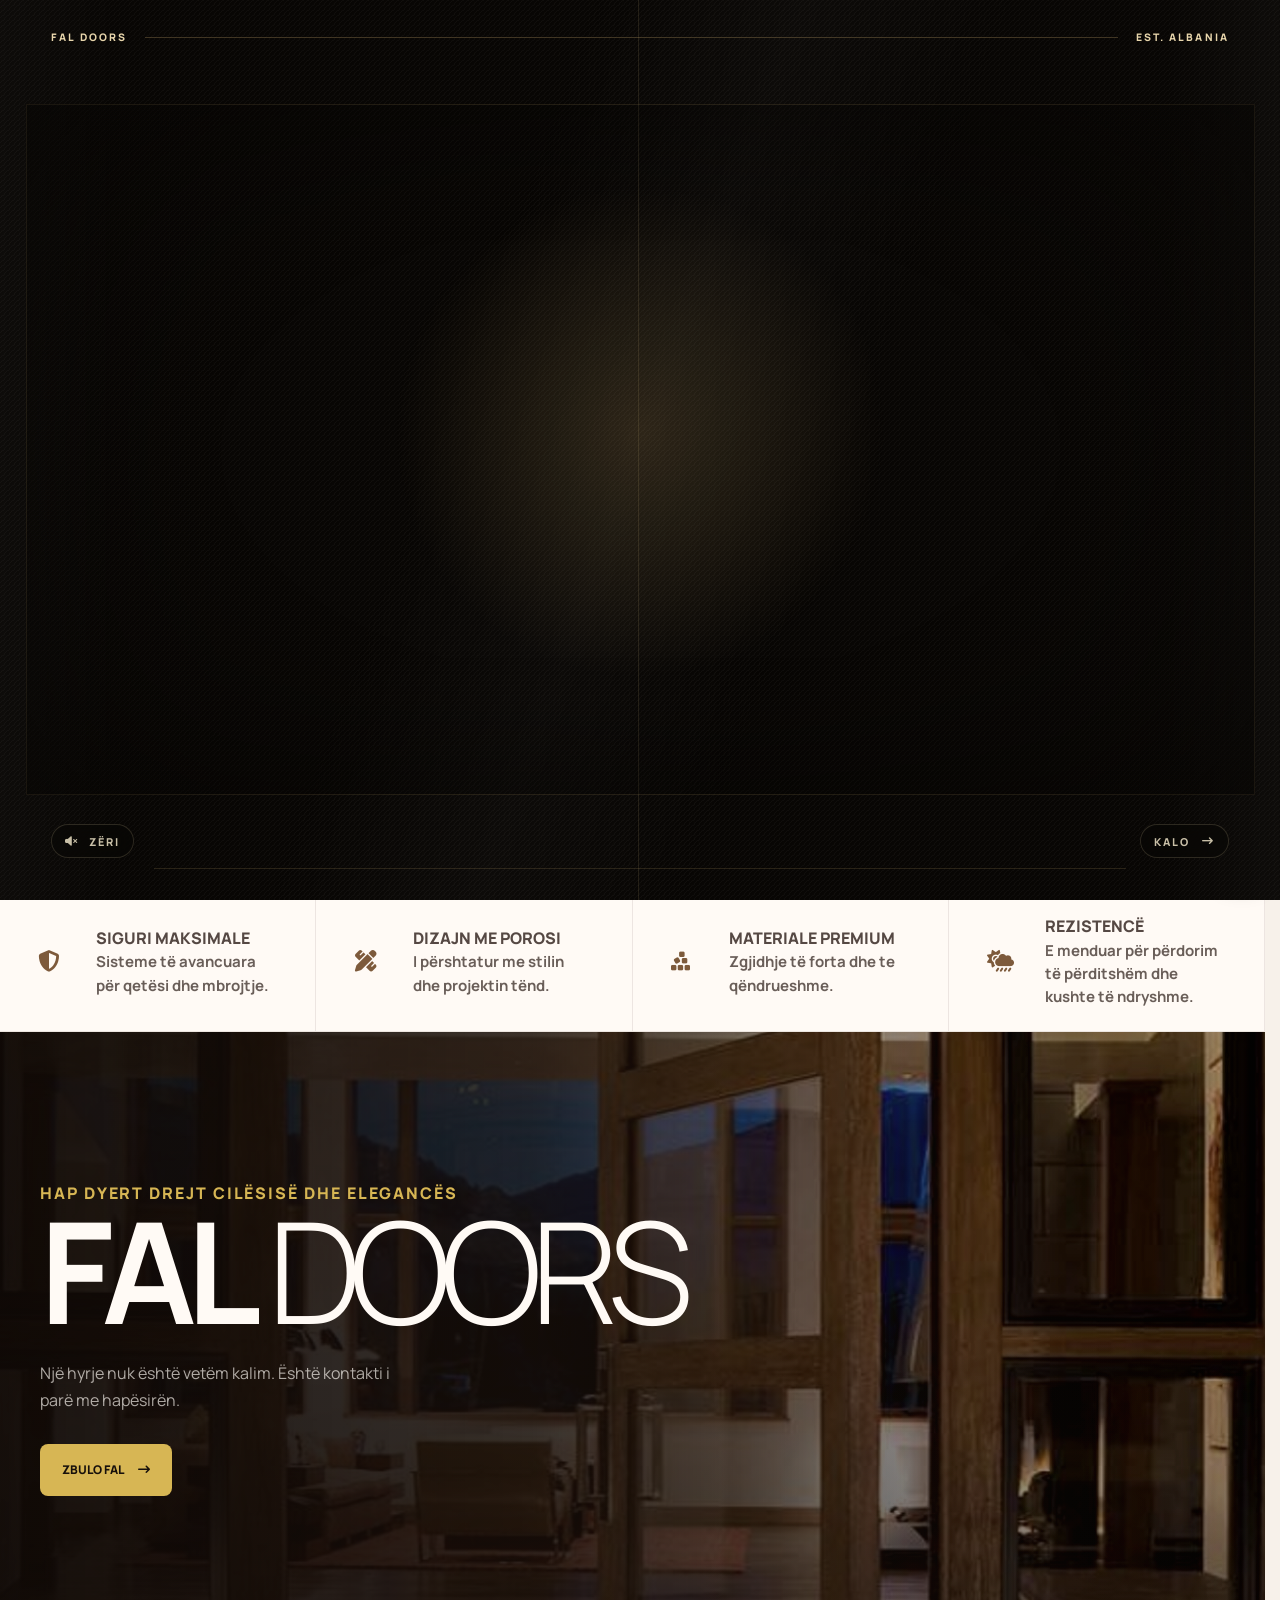
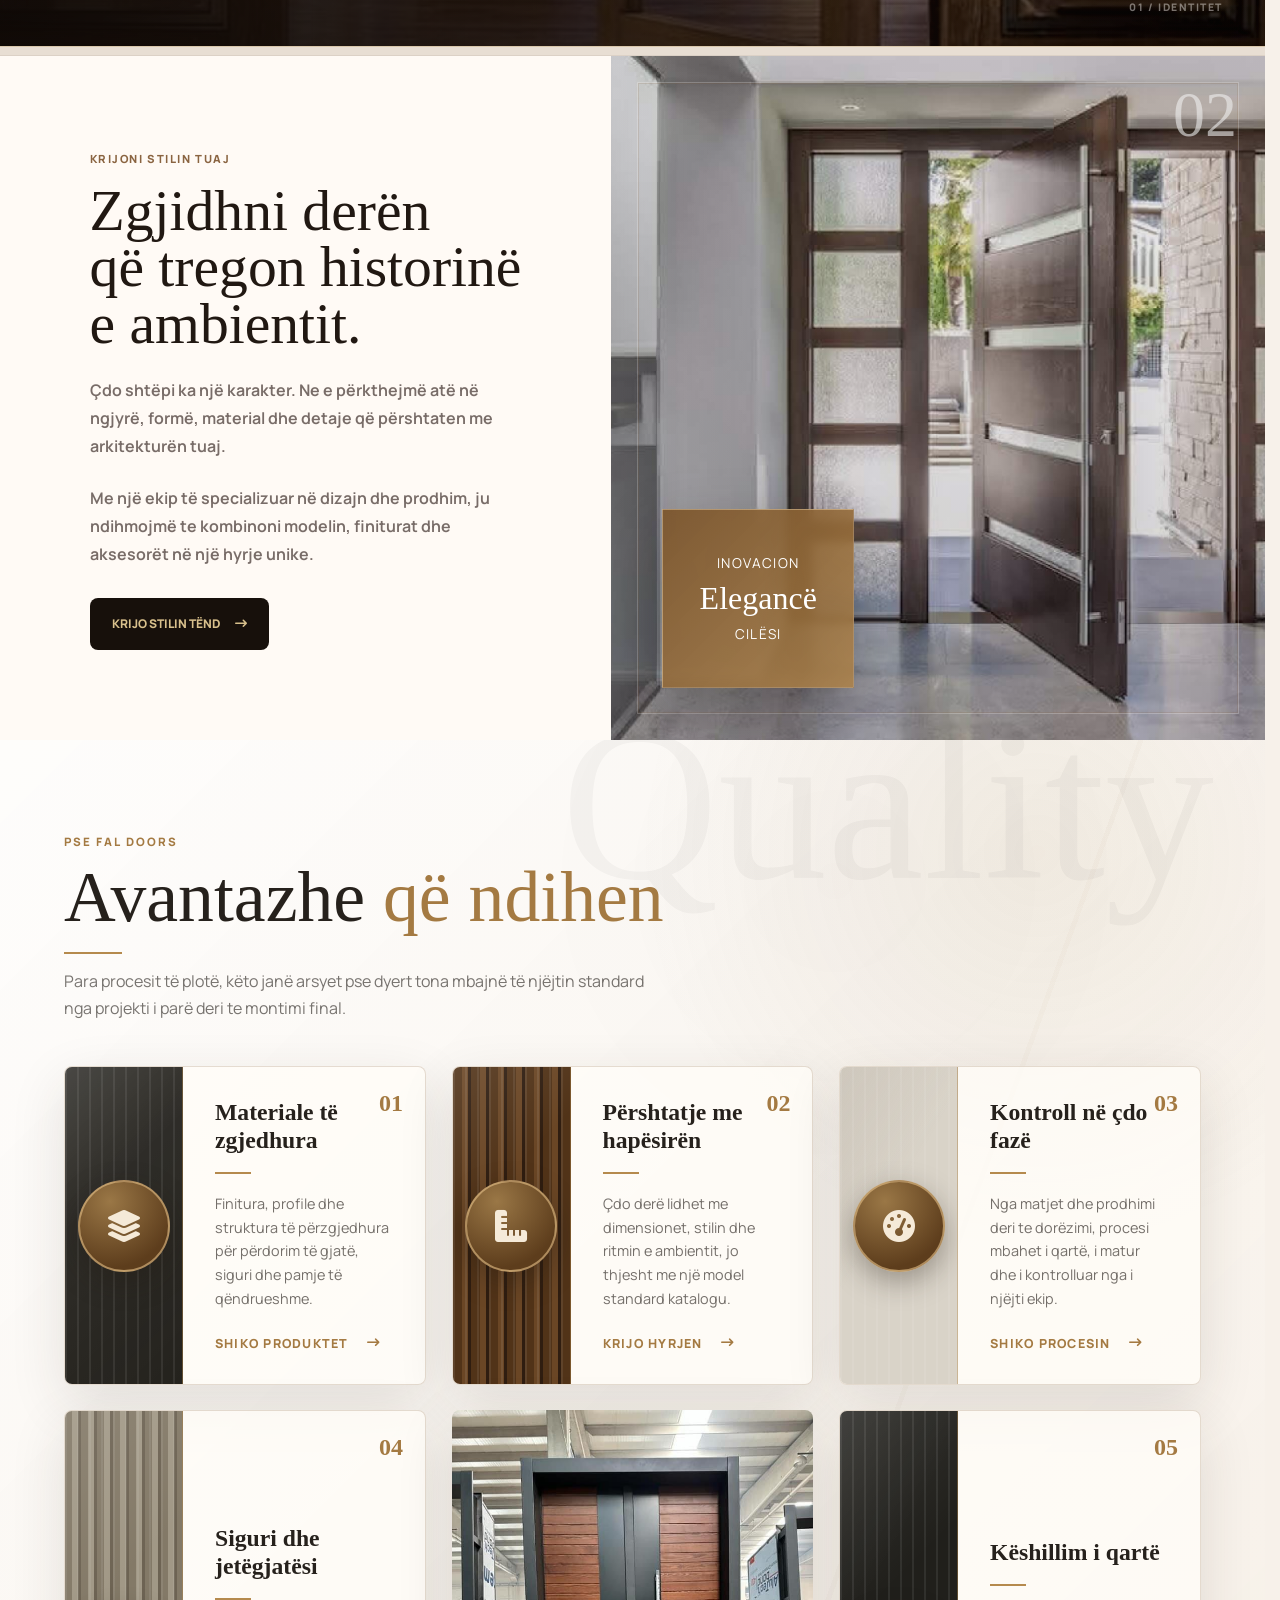
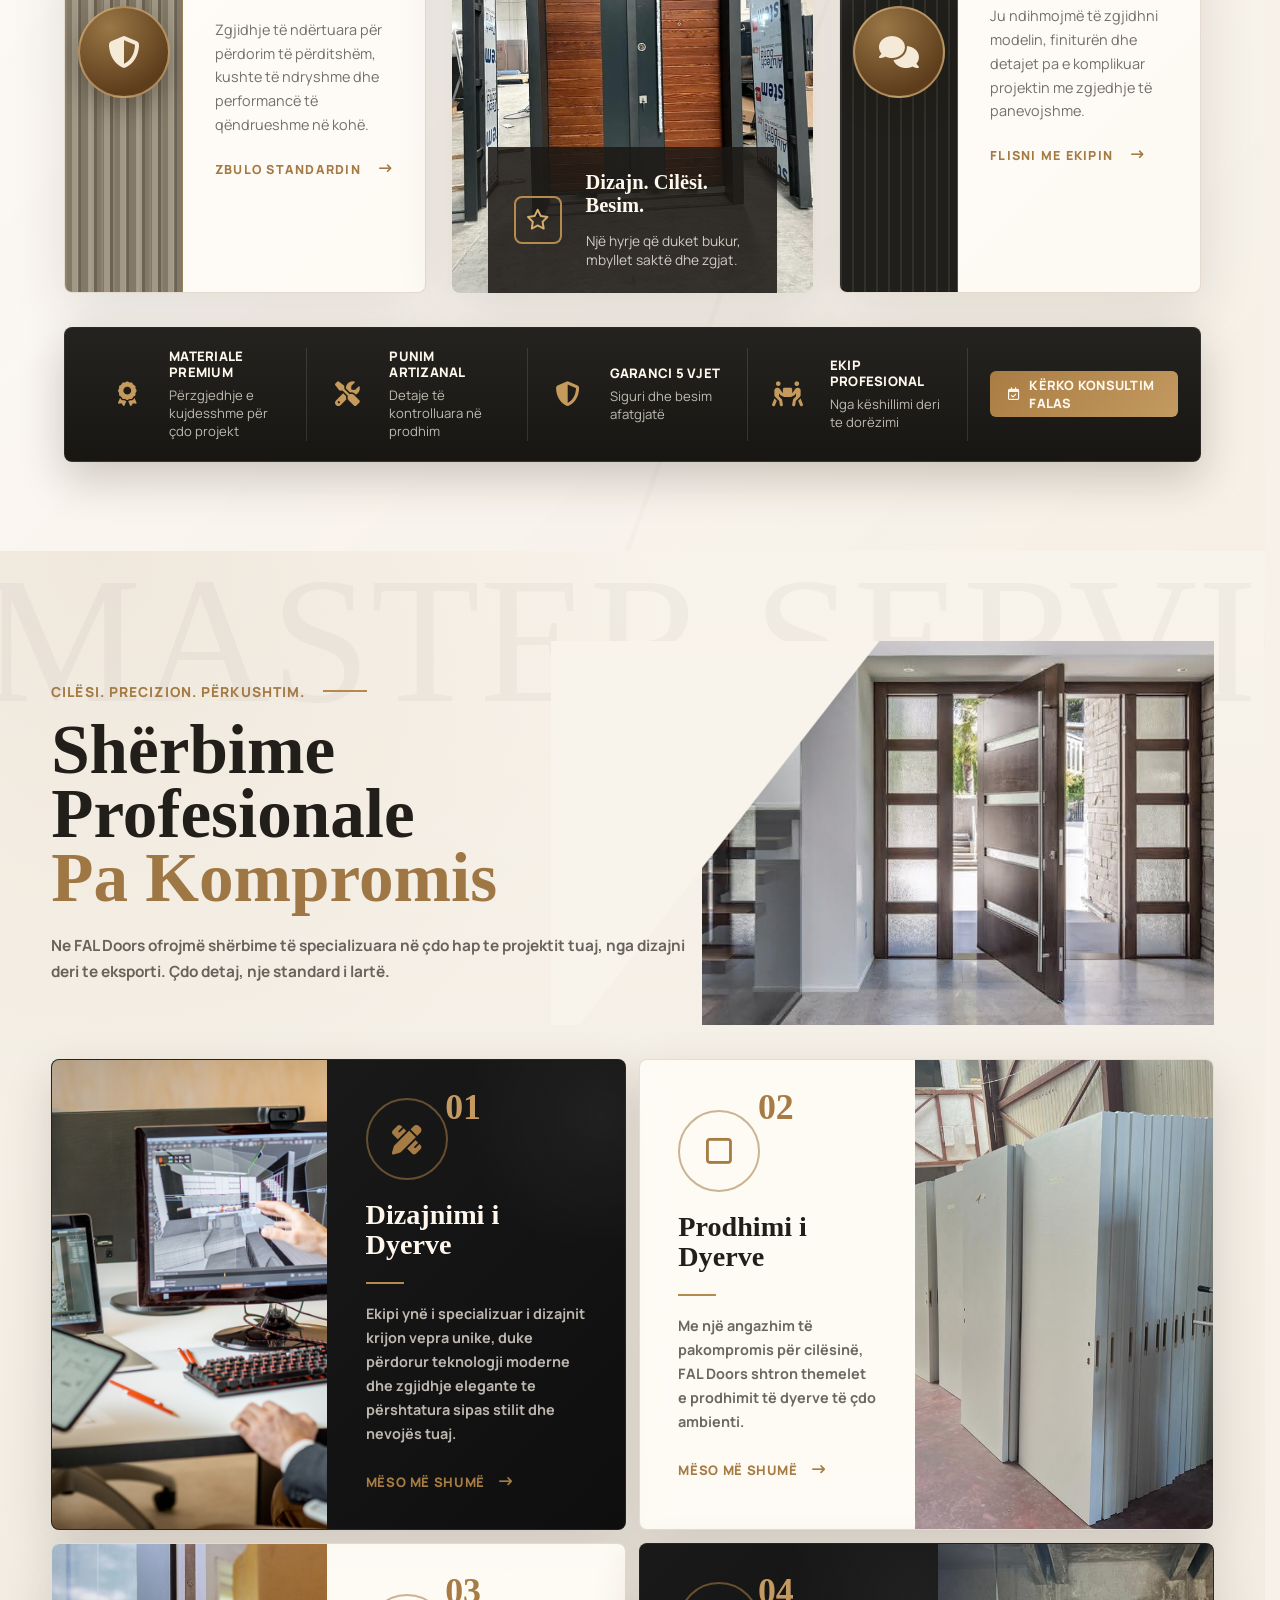
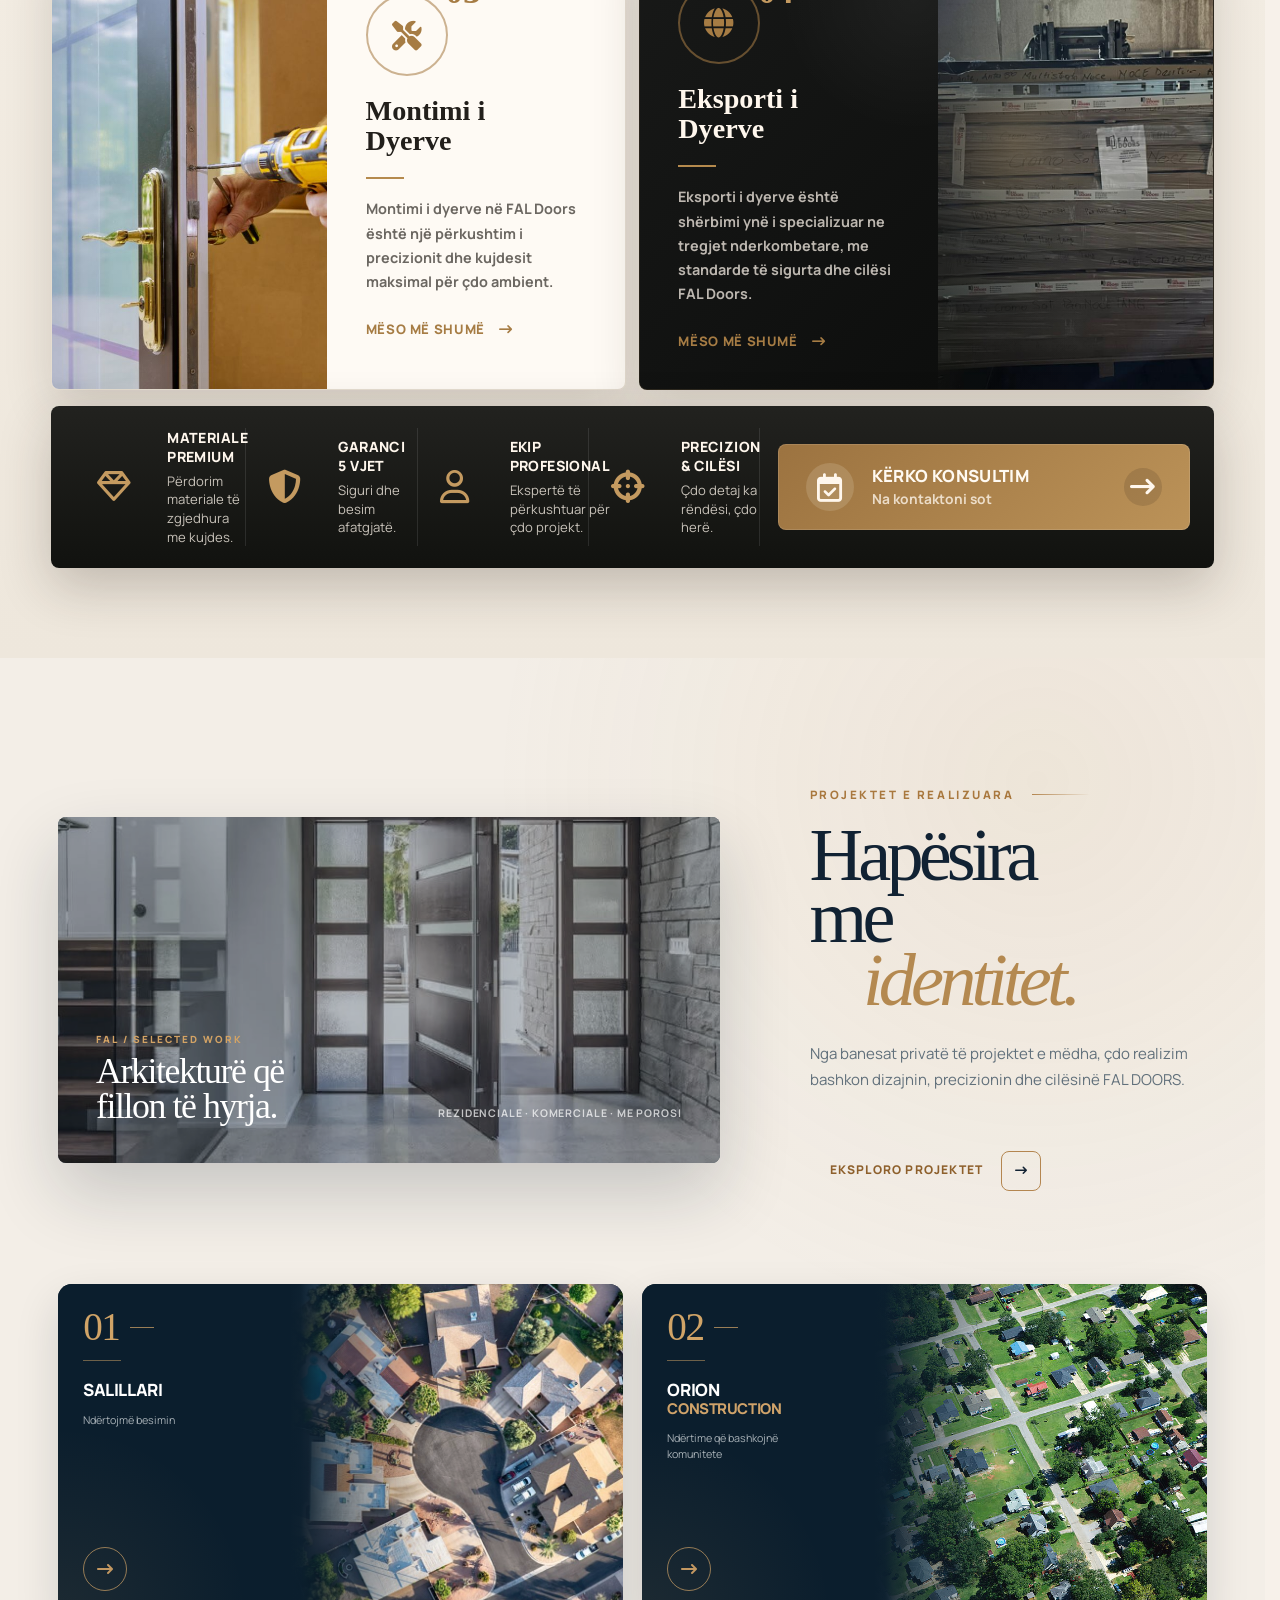
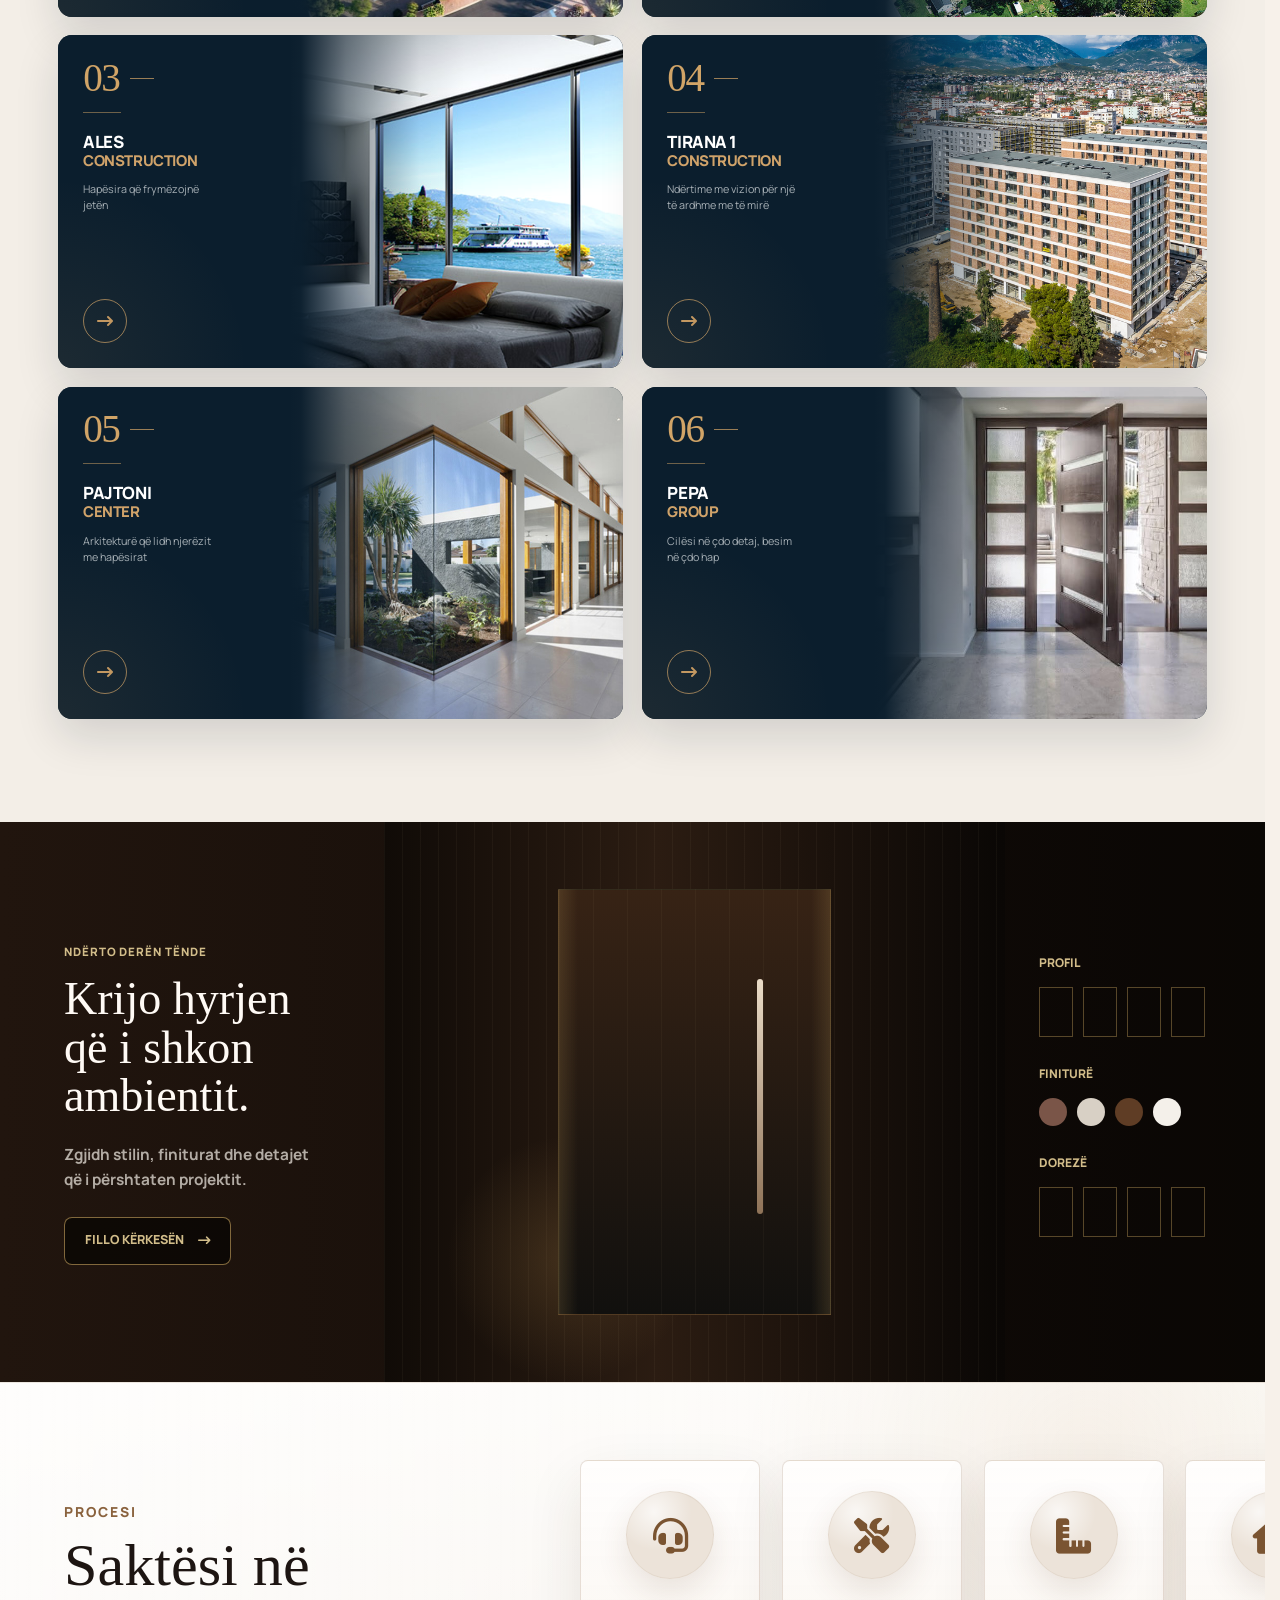
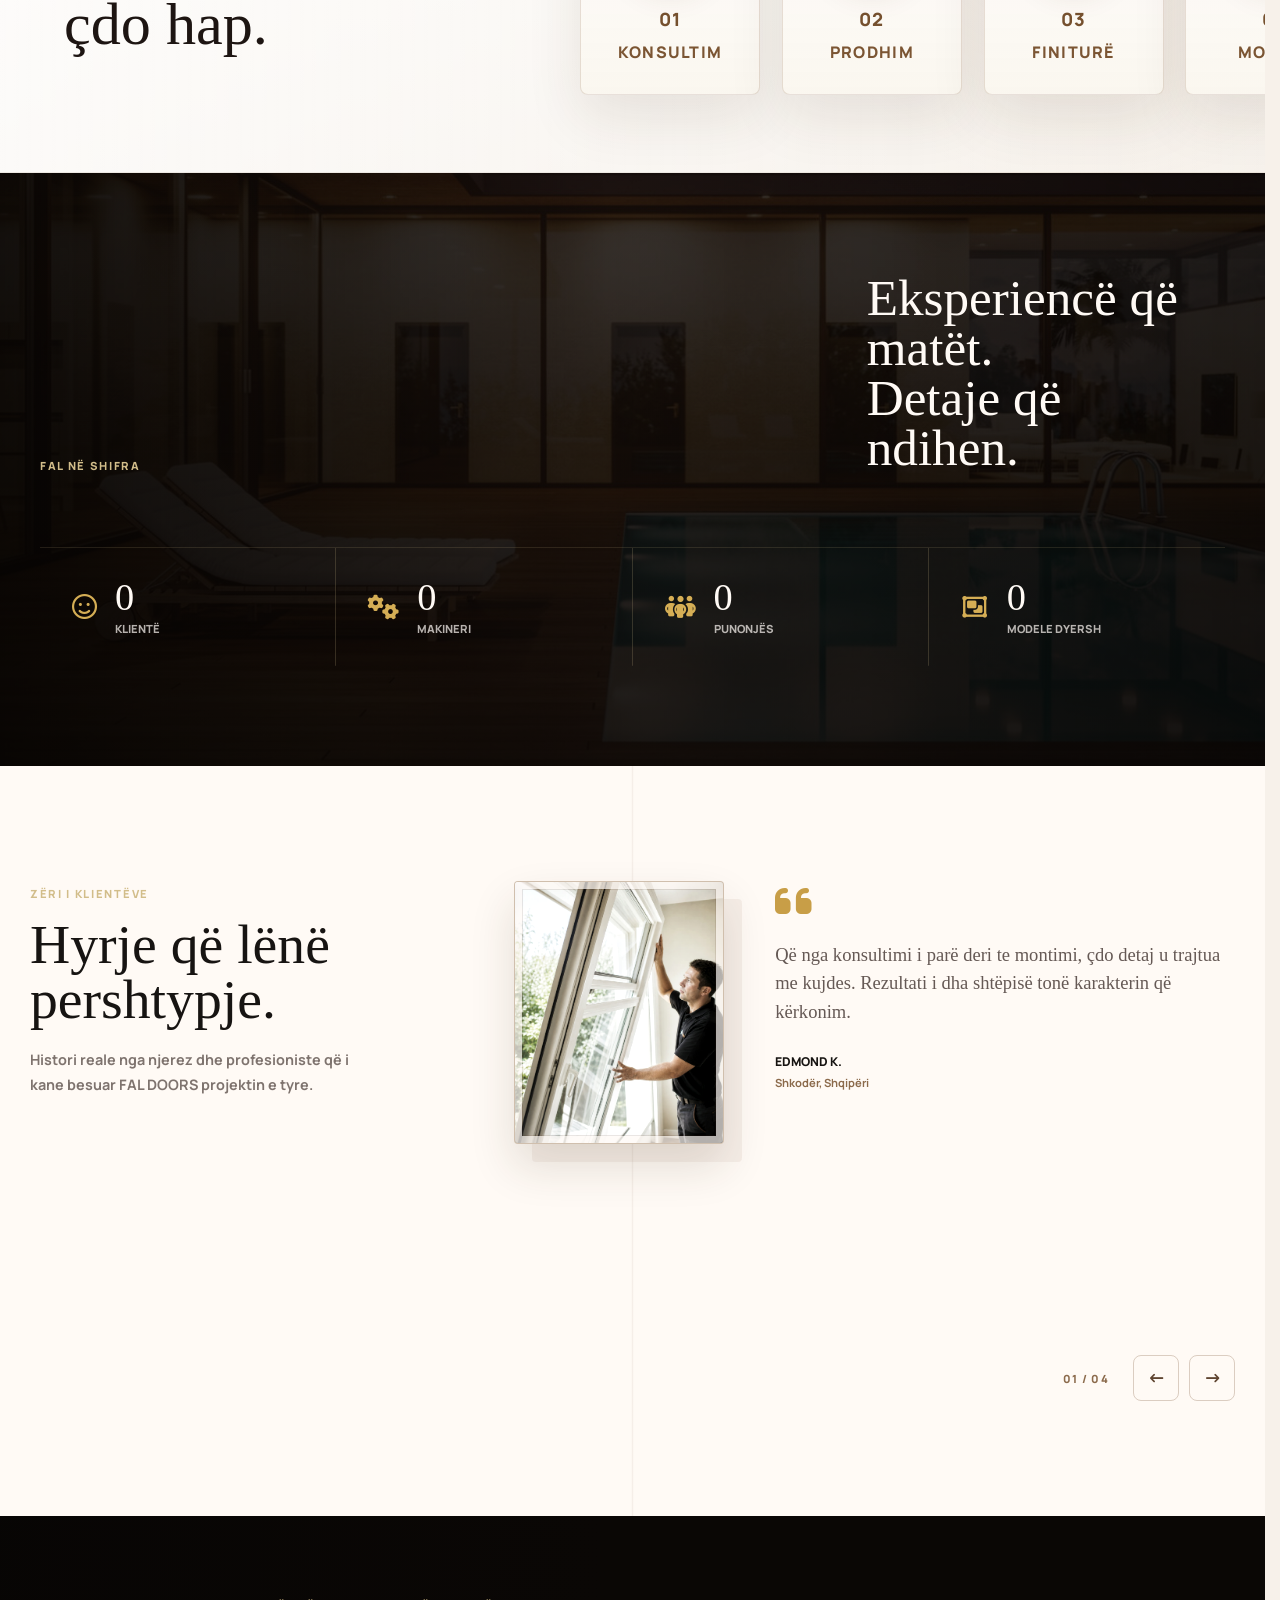
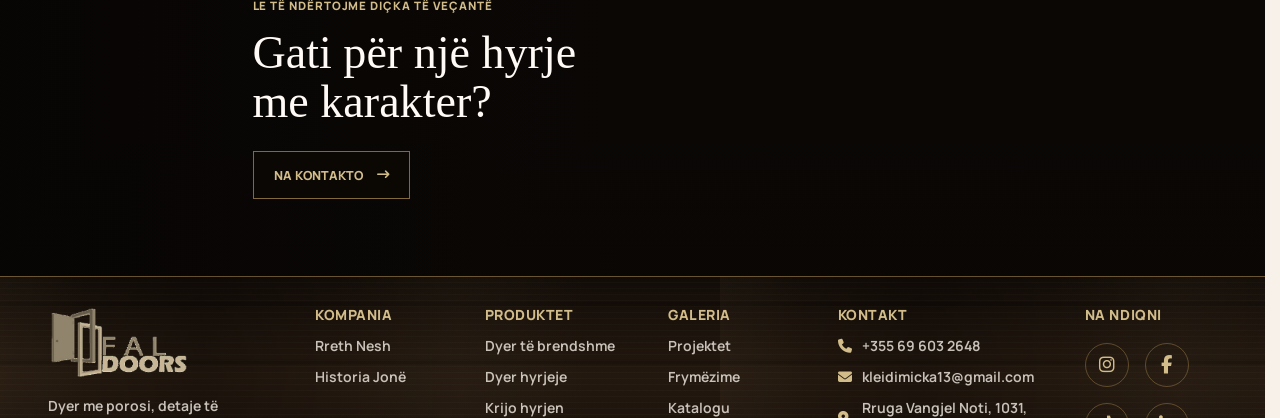
==== commit 3a8c6df8: "Validate form delivery responses" ====
--- a/index.html
+++ b/index.html
@@ -1245,7 +1245,7 @@
     </footer>
     <!-- SHARED SCRIPT: enables nav, language, form, and configurator interactions. -->
     <script src="language.js?v=20260701k"></script>
-    <script src="version-bold.js?v=20260629cta"></script>
+    <script src="version-bold.js?v=20260720forms"></script>
   </body>
 </html>
 
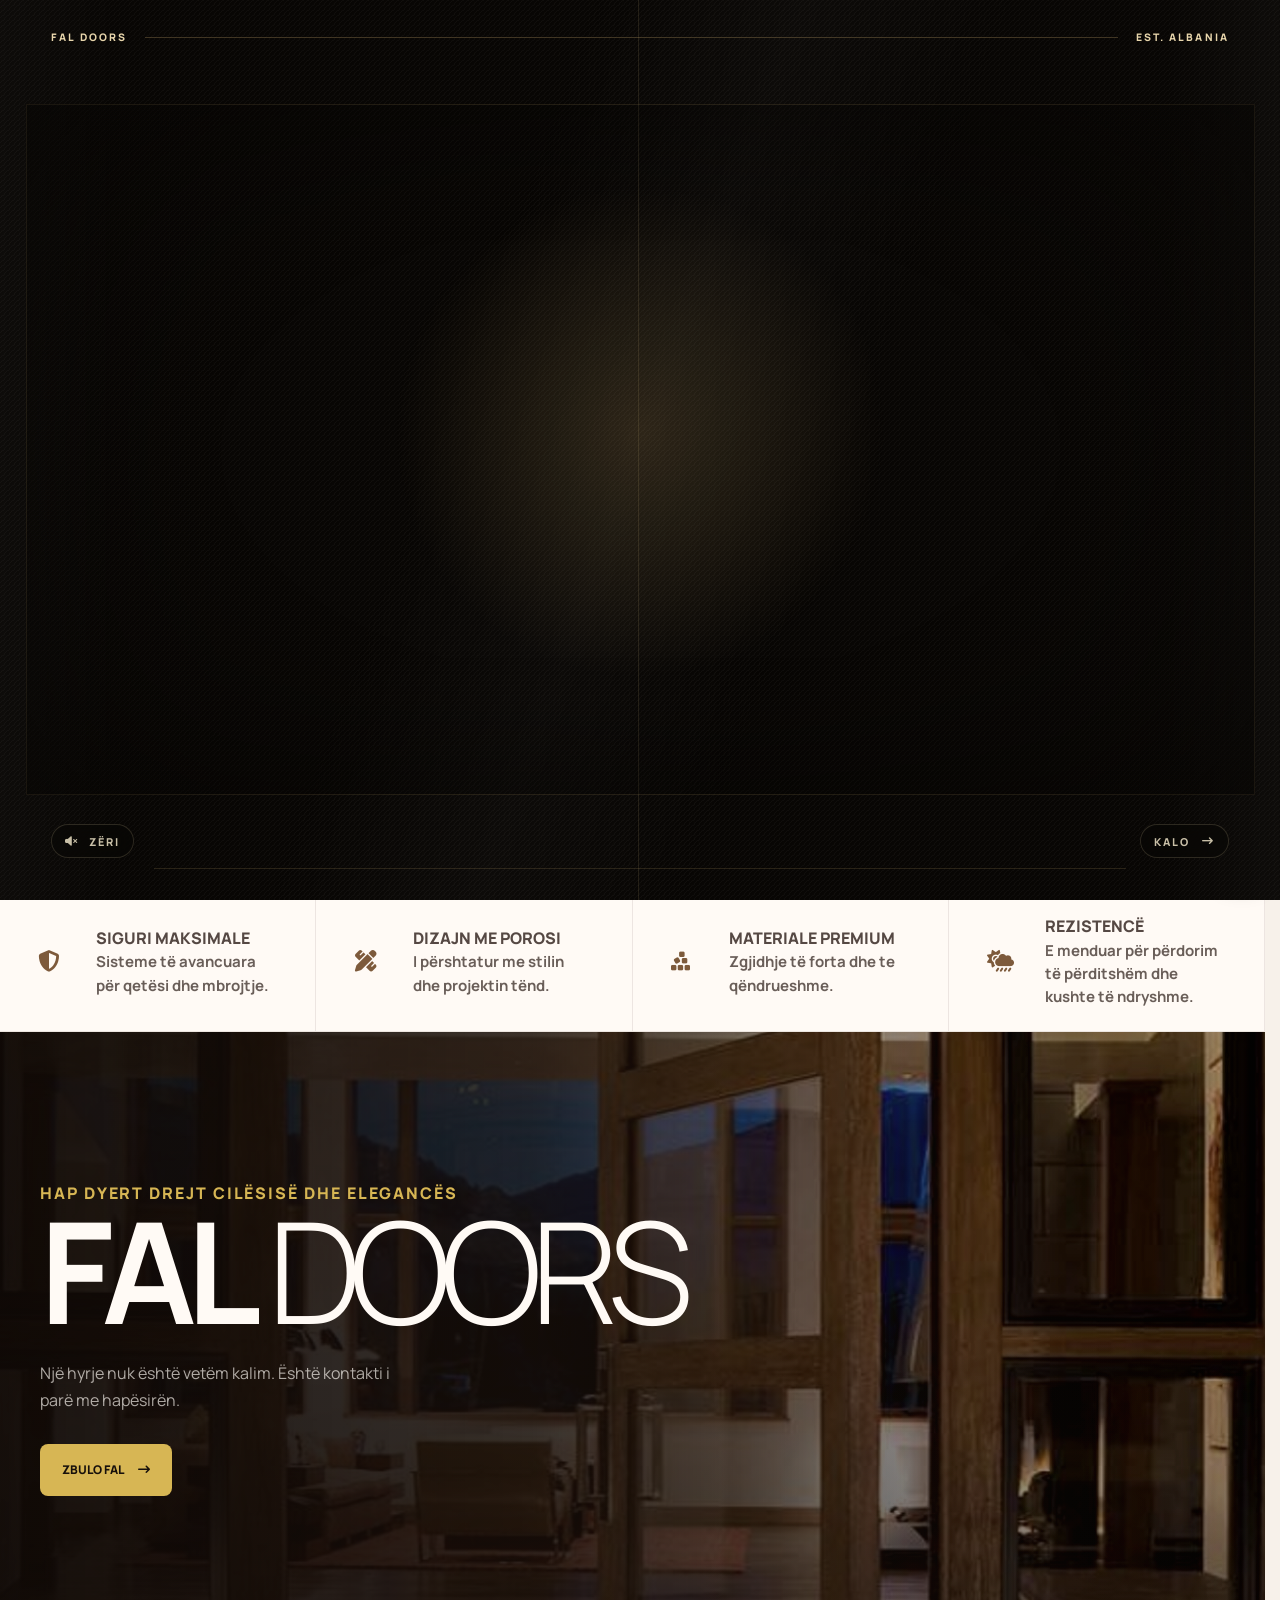
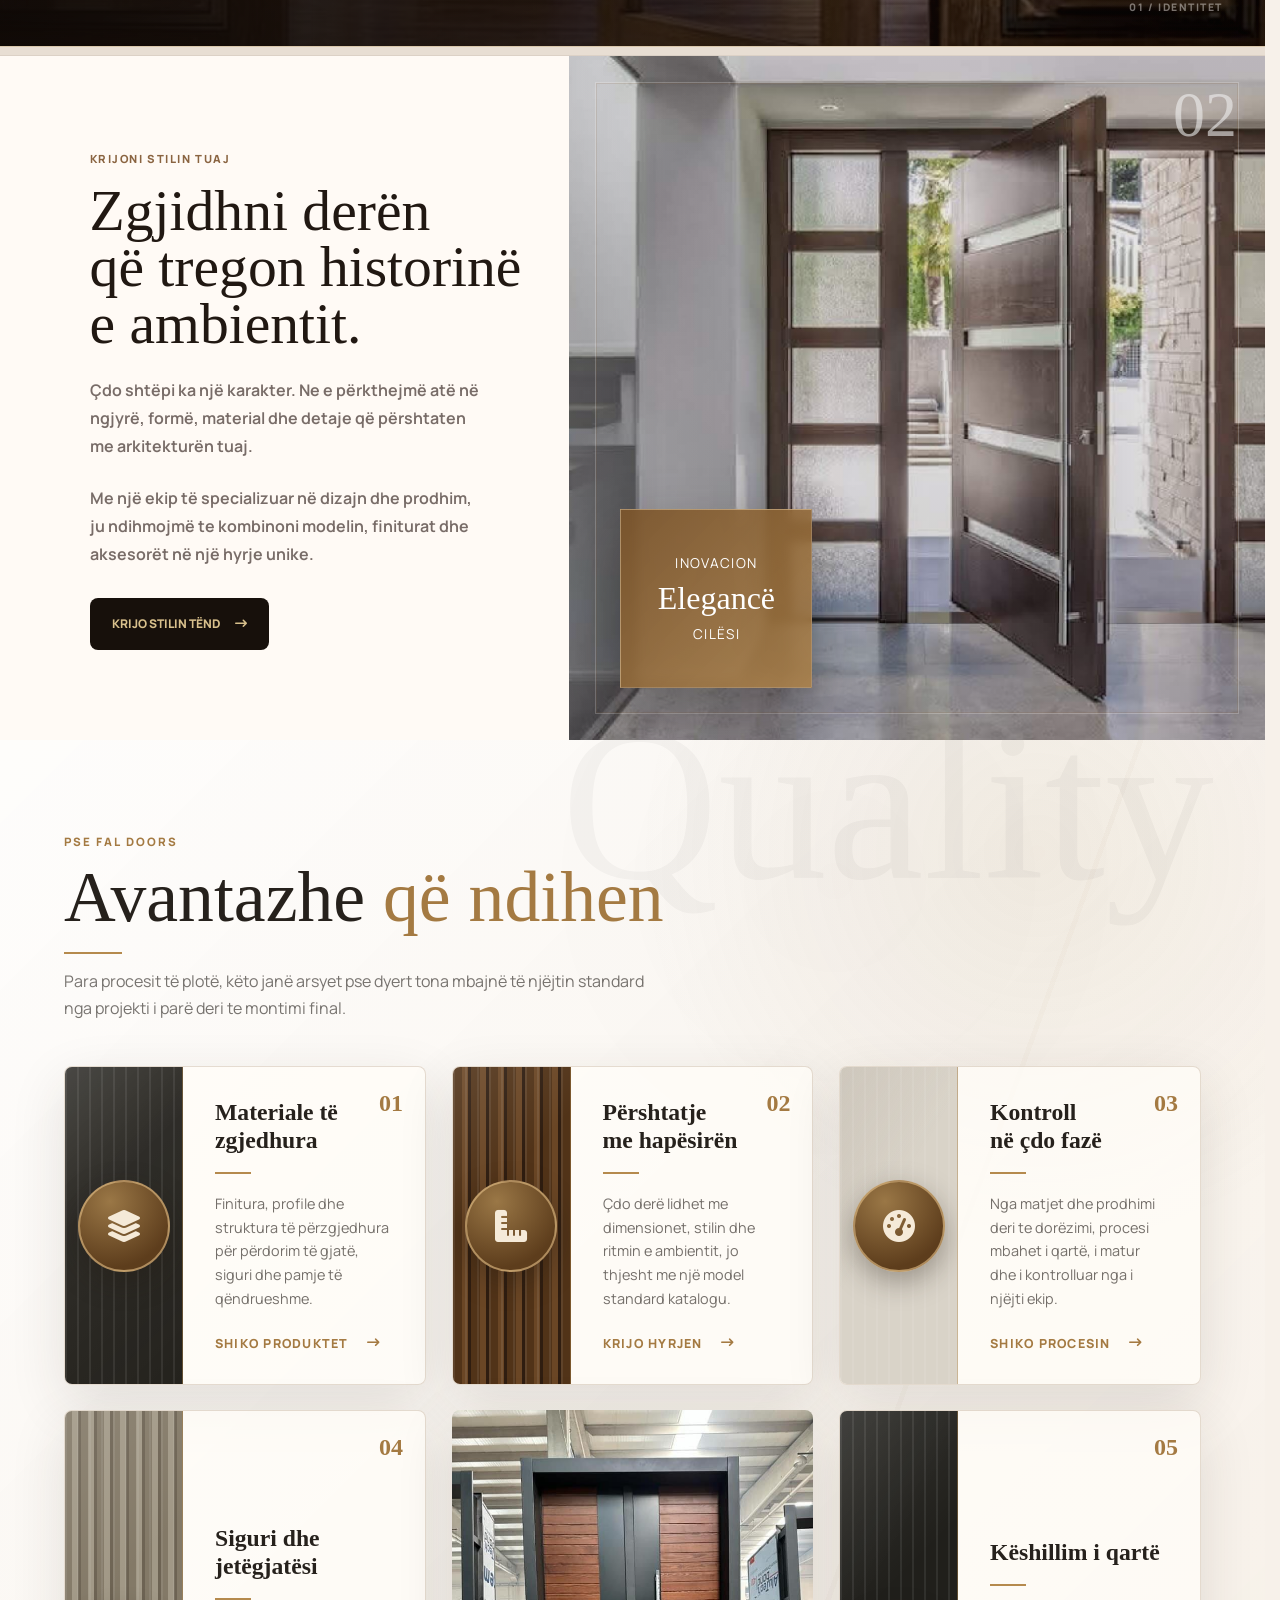
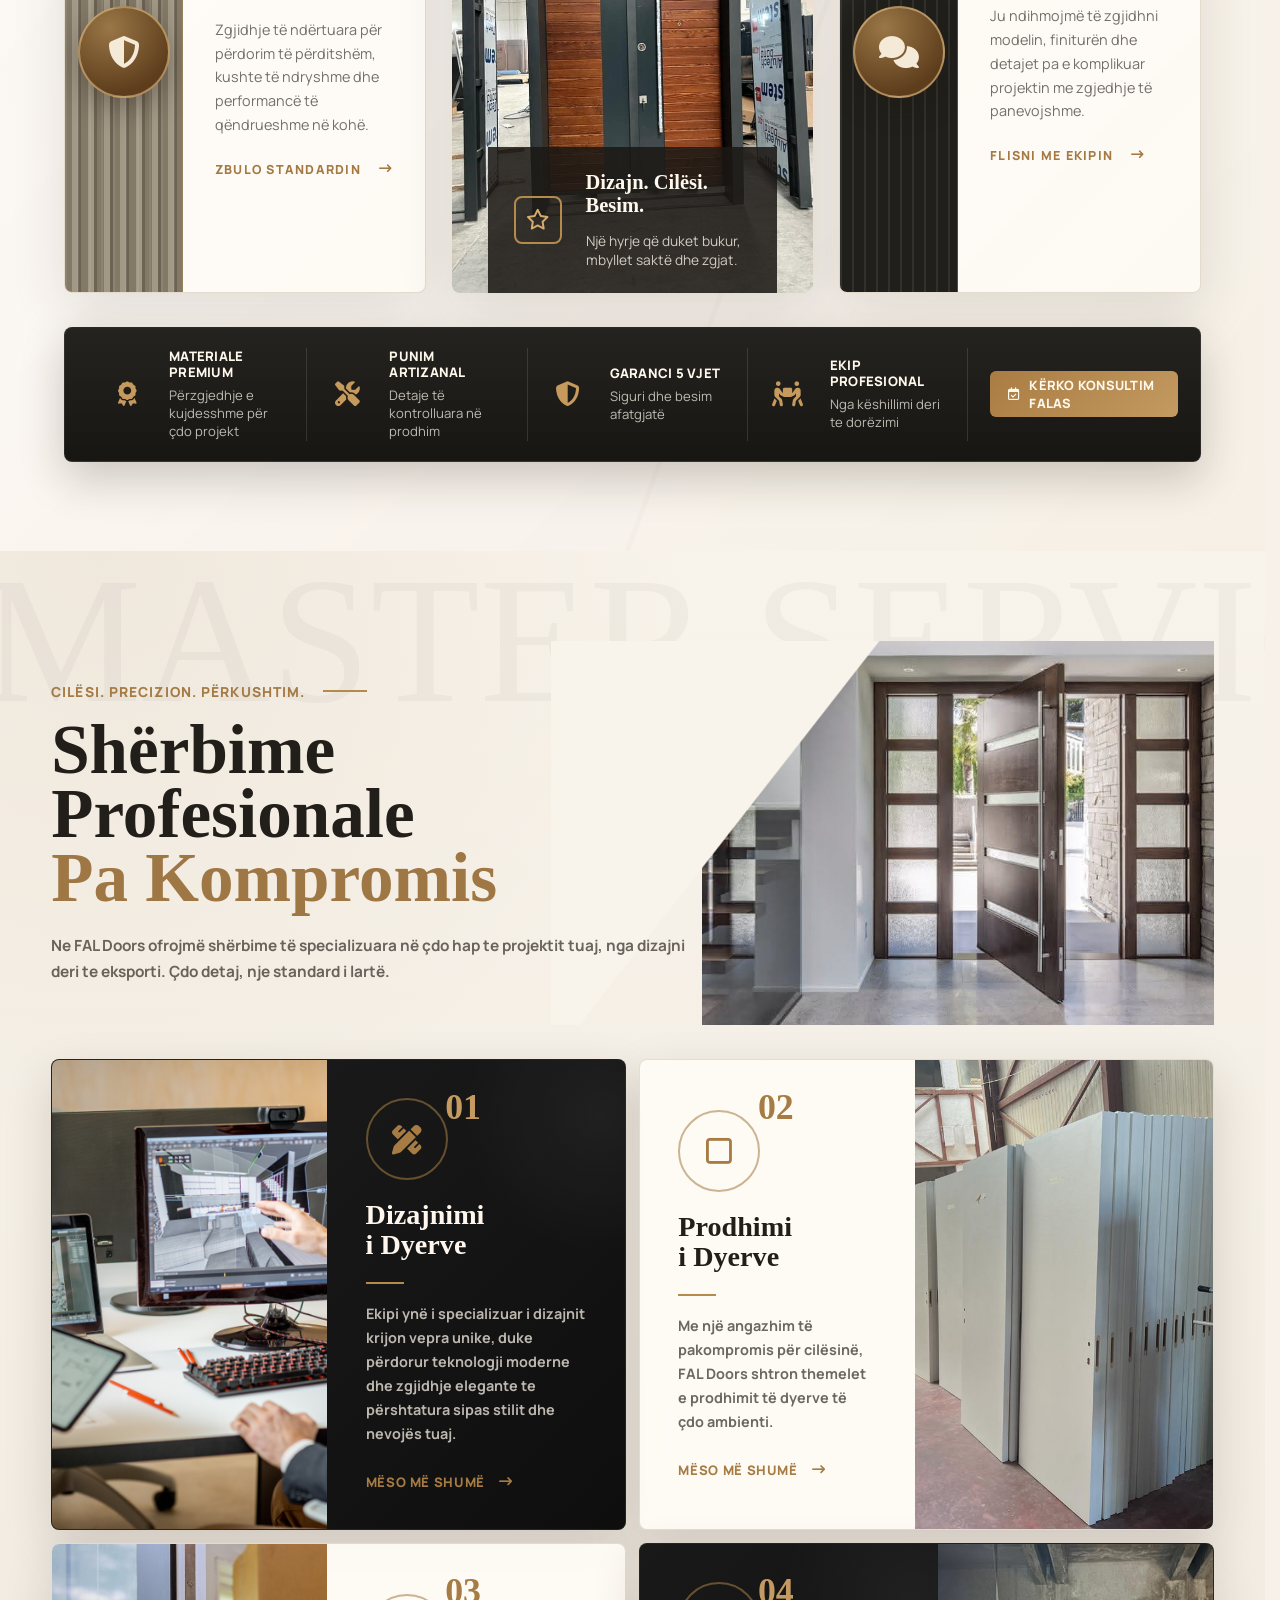
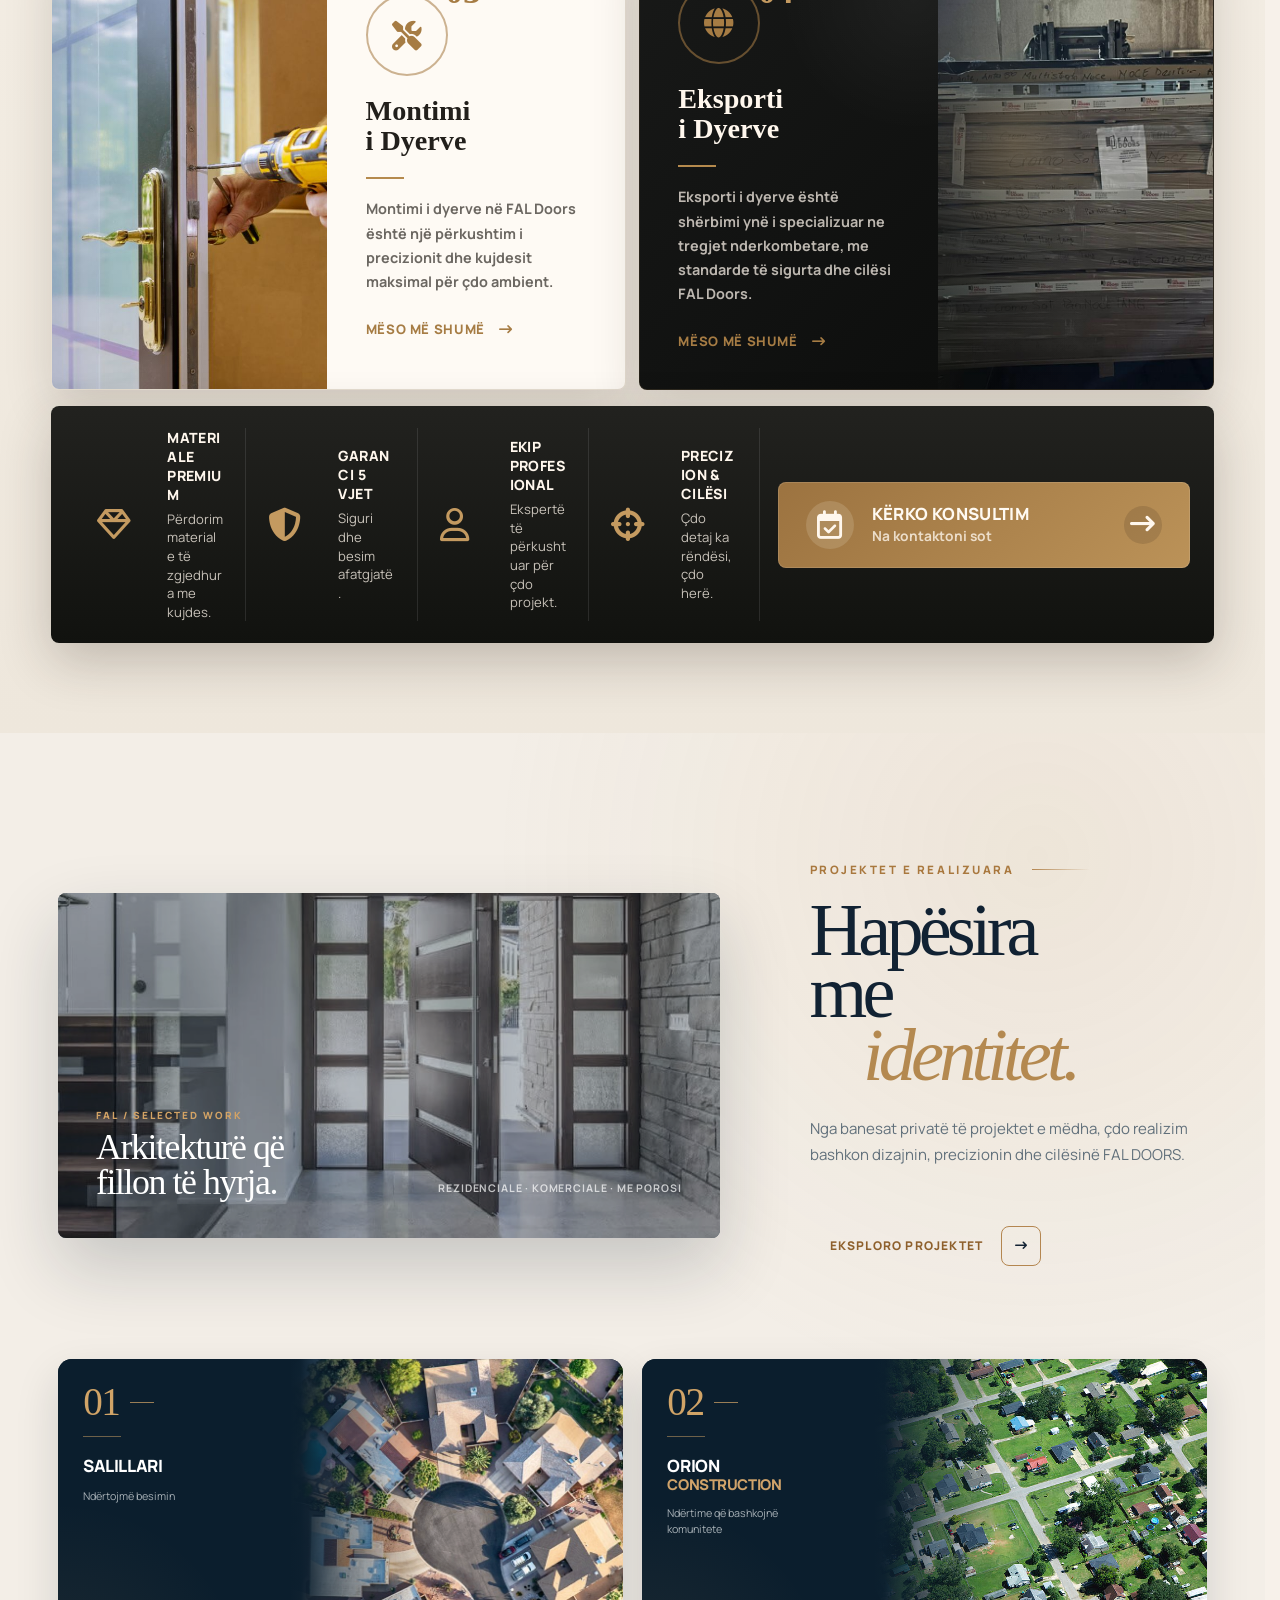
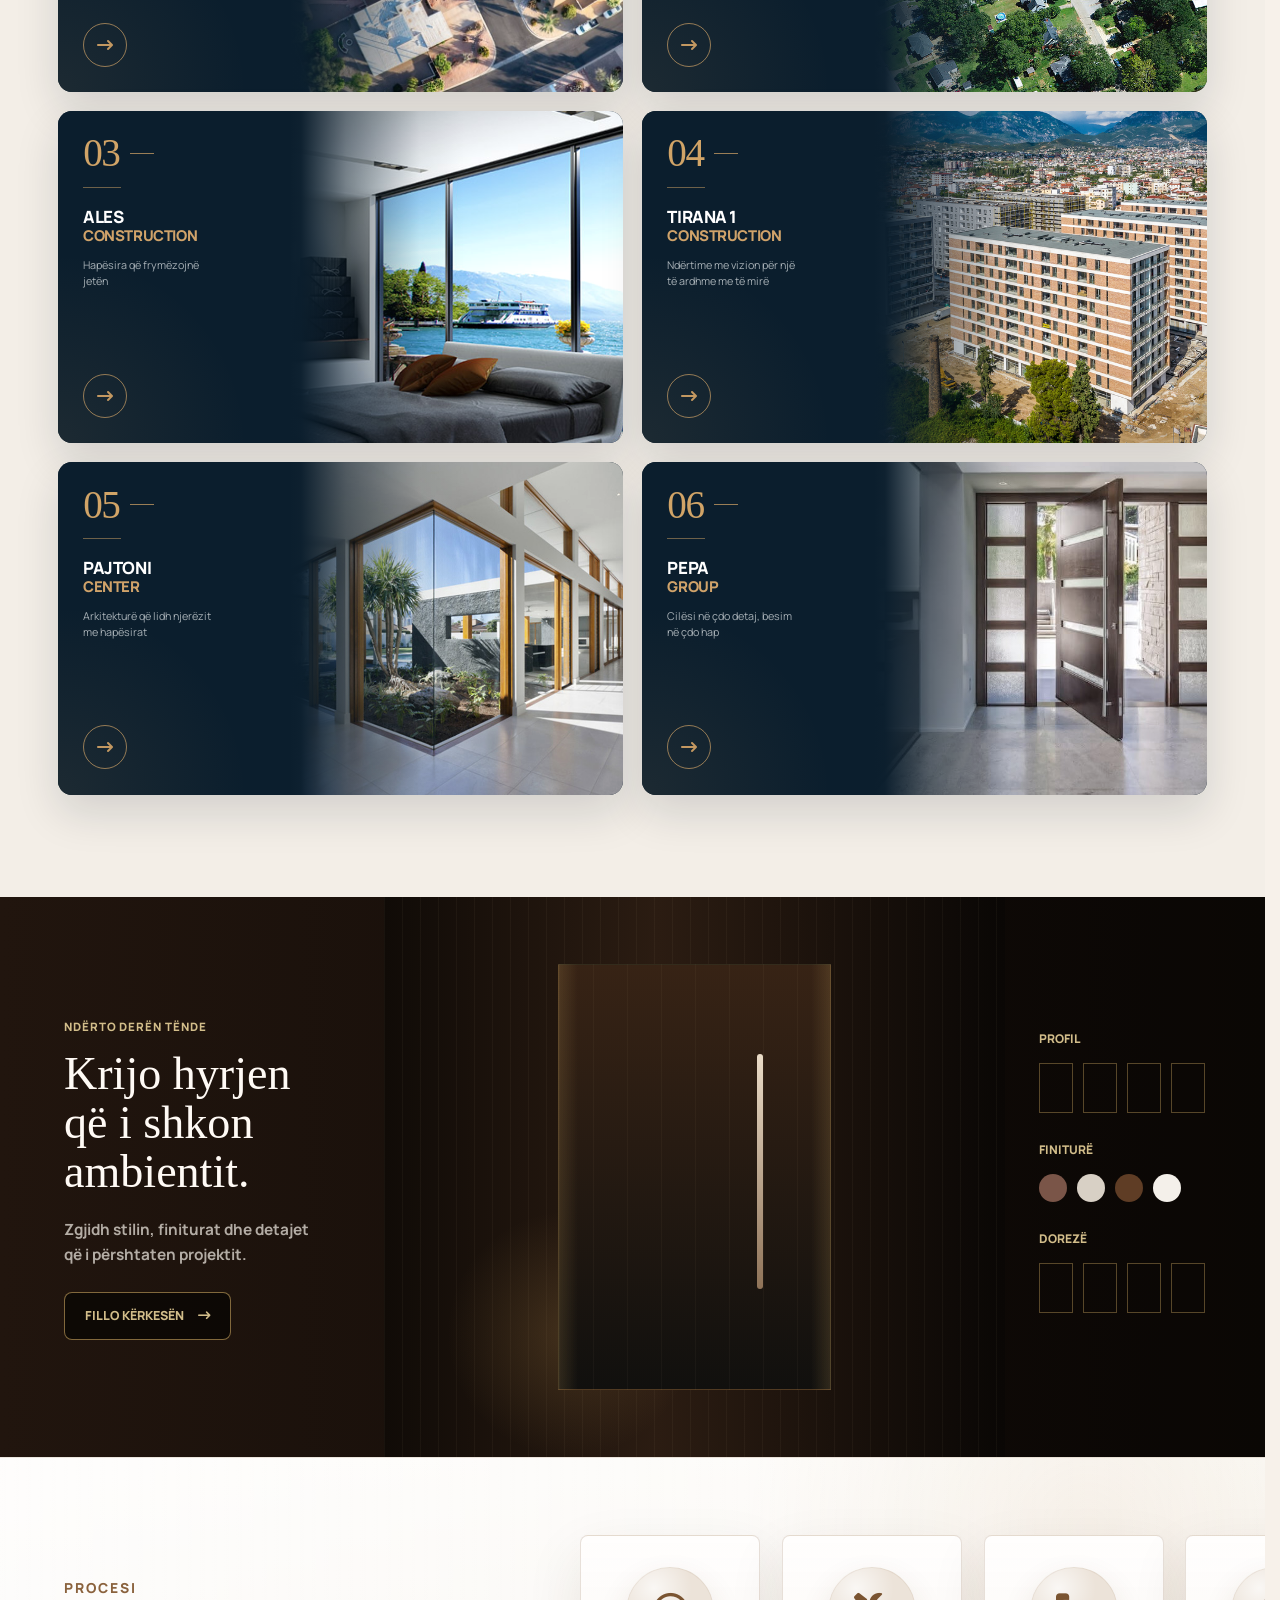
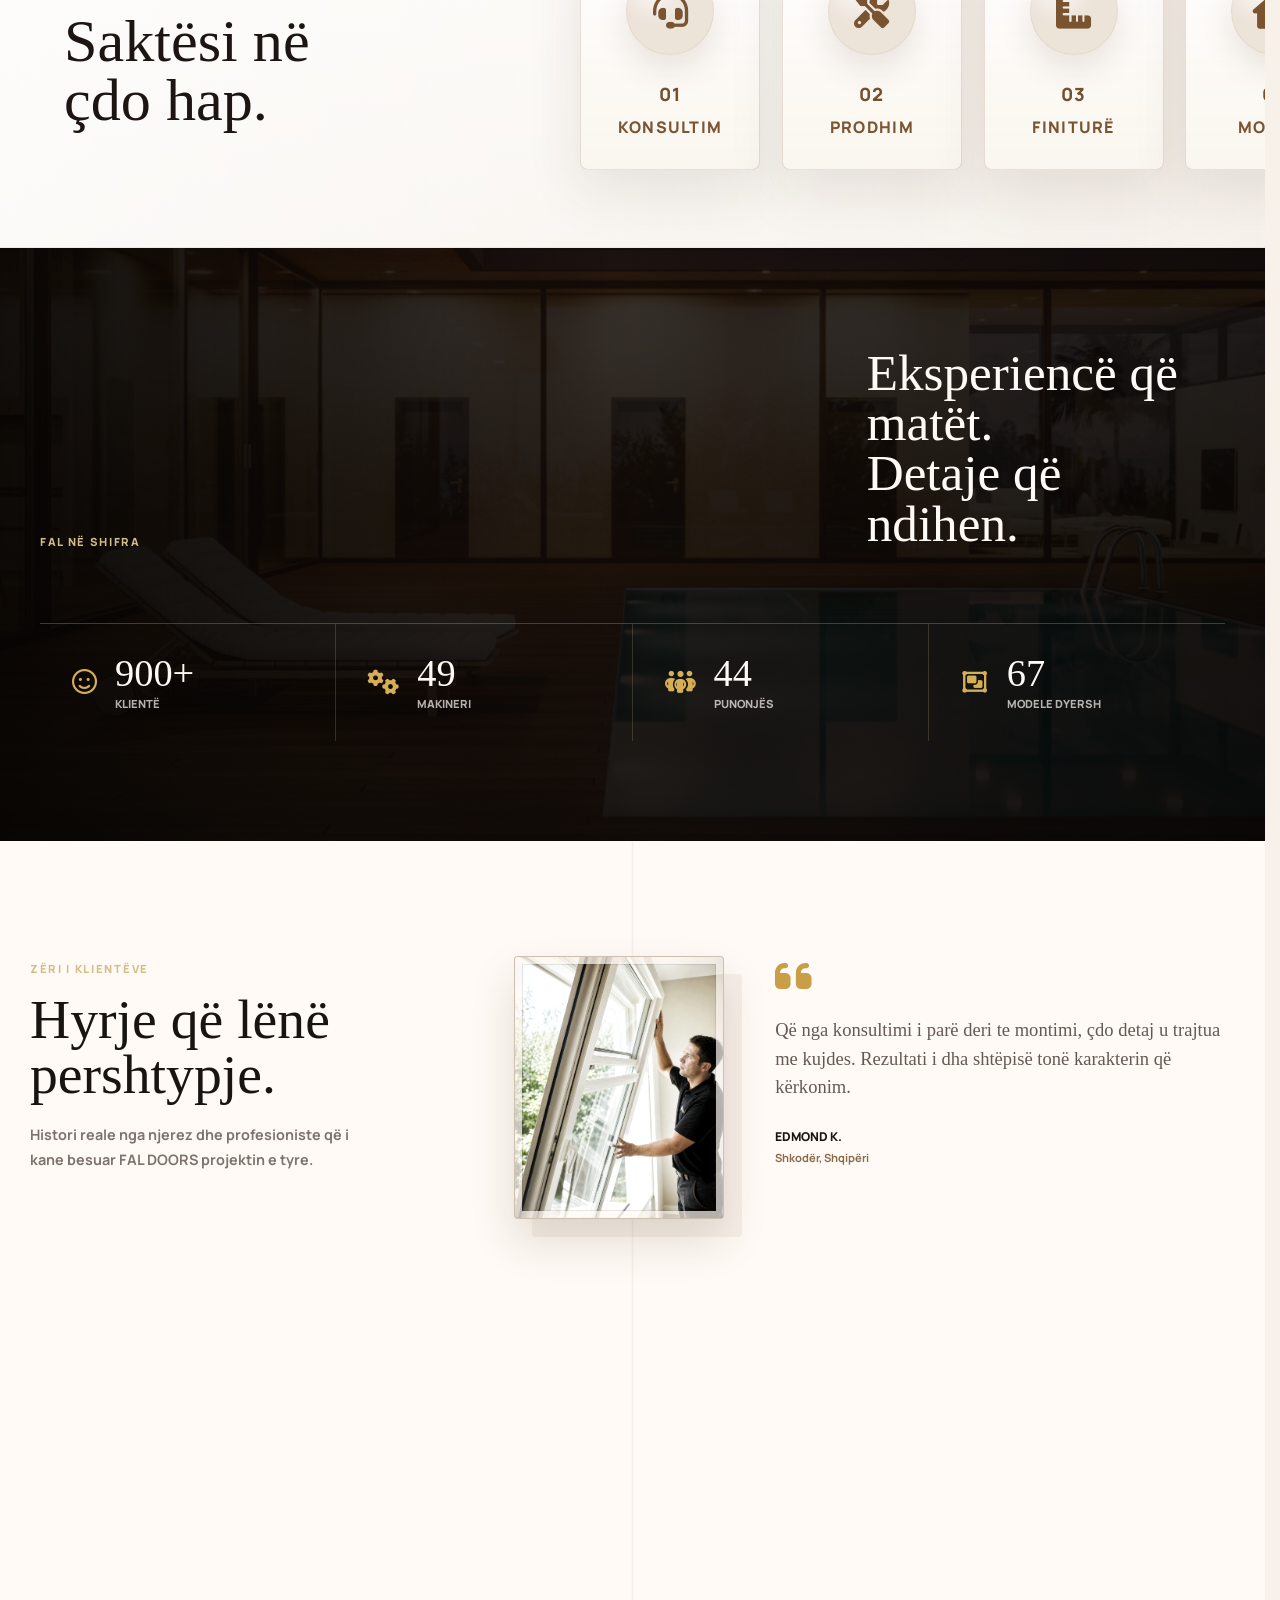
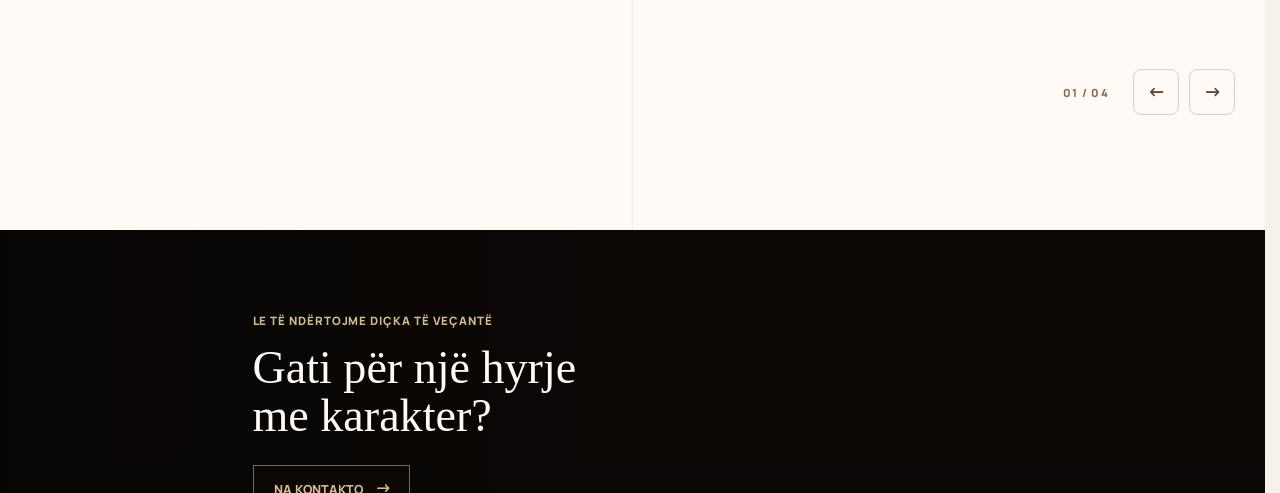
==== commit 8c2481e1: "Harden multilingual responsive layouts" ====
--- a/index.html
+++ b/index.html
@@ -34,7 +34,7 @@
       referrerpolicy="no-referrer"
     />
     <!-- Version stylesheet: all bold-version layout, color, type, and responsive rules. -->
-    <link rel="stylesheet" href="version-bold.css?v=20260629cta" />
+    <link rel="stylesheet" href="version-bold.css?v=20260720i18n" />
     <!-- Shared floating-social stylesheet: reused by both visual versions. -->
     <link rel="stylesheet" href="shared-floating.css?v=20260628a" />
     <link rel="canonical" href="https://faldoors.al/" />
--- a/version-bold.css
+++ b/version-bold.css
@@ -15968,3 +15968,108 @@
     min-height: 380px;
   }
 }
+
+/* ============================================================
+   Multilingual layout hardening
+   Keep longer Albanian, Italian, and English copy inside its
+   component at every responsive width.
+   ============================================================ */
+main :where(section, article, div, header, nav),
+footer :where(section, article, div, nav),
+.version-bold-header > * {
+  min-width: 0;
+}
+
+main :where(h1, h2, h3, h4, p, li, label, strong),
+footer :where(h2, p, a, span),
+.version-bold-nav a {
+  overflow-wrap: anywhere;
+  word-break: normal;
+  hyphens: auto;
+}
+
+main :where(h1, h2, h3, h4) {
+  text-wrap: balance;
+}
+
+main :where(p, li, label),
+footer :where(p, a) {
+  text-wrap: pretty;
+}
+
+main :where(a, button),
+.version-bold-nav a,
+.version-bold-quote-link,
+.version-bold-contact-form button,
+.fal-quote-form button {
+  max-width: 100%;
+  white-space: normal;
+}
+
+html:is([lang="en"], [lang="it"]) main :where(h1, h2, h3, h4),
+html:is([lang="en"], [lang="it"]) main :where(a, button, strong) {
+  letter-spacing: min(0.08em, 1px);
+}
+
+@media (min-width: 761px) and (max-width: 900px) {
+  .bold-home-project-card {
+    min-height: 360px;
+    aspect-ratio: auto;
+  }
+}
+
+@media (max-width: 760px) {
+  main :where(h1, h2, h3, h4) {
+    max-width: 100%;
+  }
+
+  main :where(a, button),
+  .version-bold-contact-form button,
+  .fal-quote-form button {
+    height: auto;
+    min-height: 44px;
+    line-height: 1.25;
+  }
+
+  .version-bold-nav a {
+    height: auto;
+    min-height: 56px;
+    padding-block: 12px;
+    line-height: 1.25;
+    text-align: center;
+  }
+}
+
+@media (max-width: 360px) {
+  .version-bold-header {
+    grid-template-columns: 92px minmax(0, 1fr) 40px;
+    gap: 6px;
+    padding-inline: 10px;
+  }
+
+  .version-bold-logo {
+    width: 92px;
+  }
+
+  .version-bold-menu-toggle {
+    width: 40px;
+    height: 40px;
+  }
+
+  .version-bold-languages {
+    width: 100%;
+    justify-content: flex-end;
+    gap: 3px;
+  }
+
+  .version-bold-languages button,
+  .version-bold-languages button[data-lang="it"],
+  .version-bold-languages button[data-lang="en"] {
+    min-width: 24px;
+    padding-inline: 3px;
+  }
+
+  .version-bold-languages img {
+    display: none;
+  }
+}
